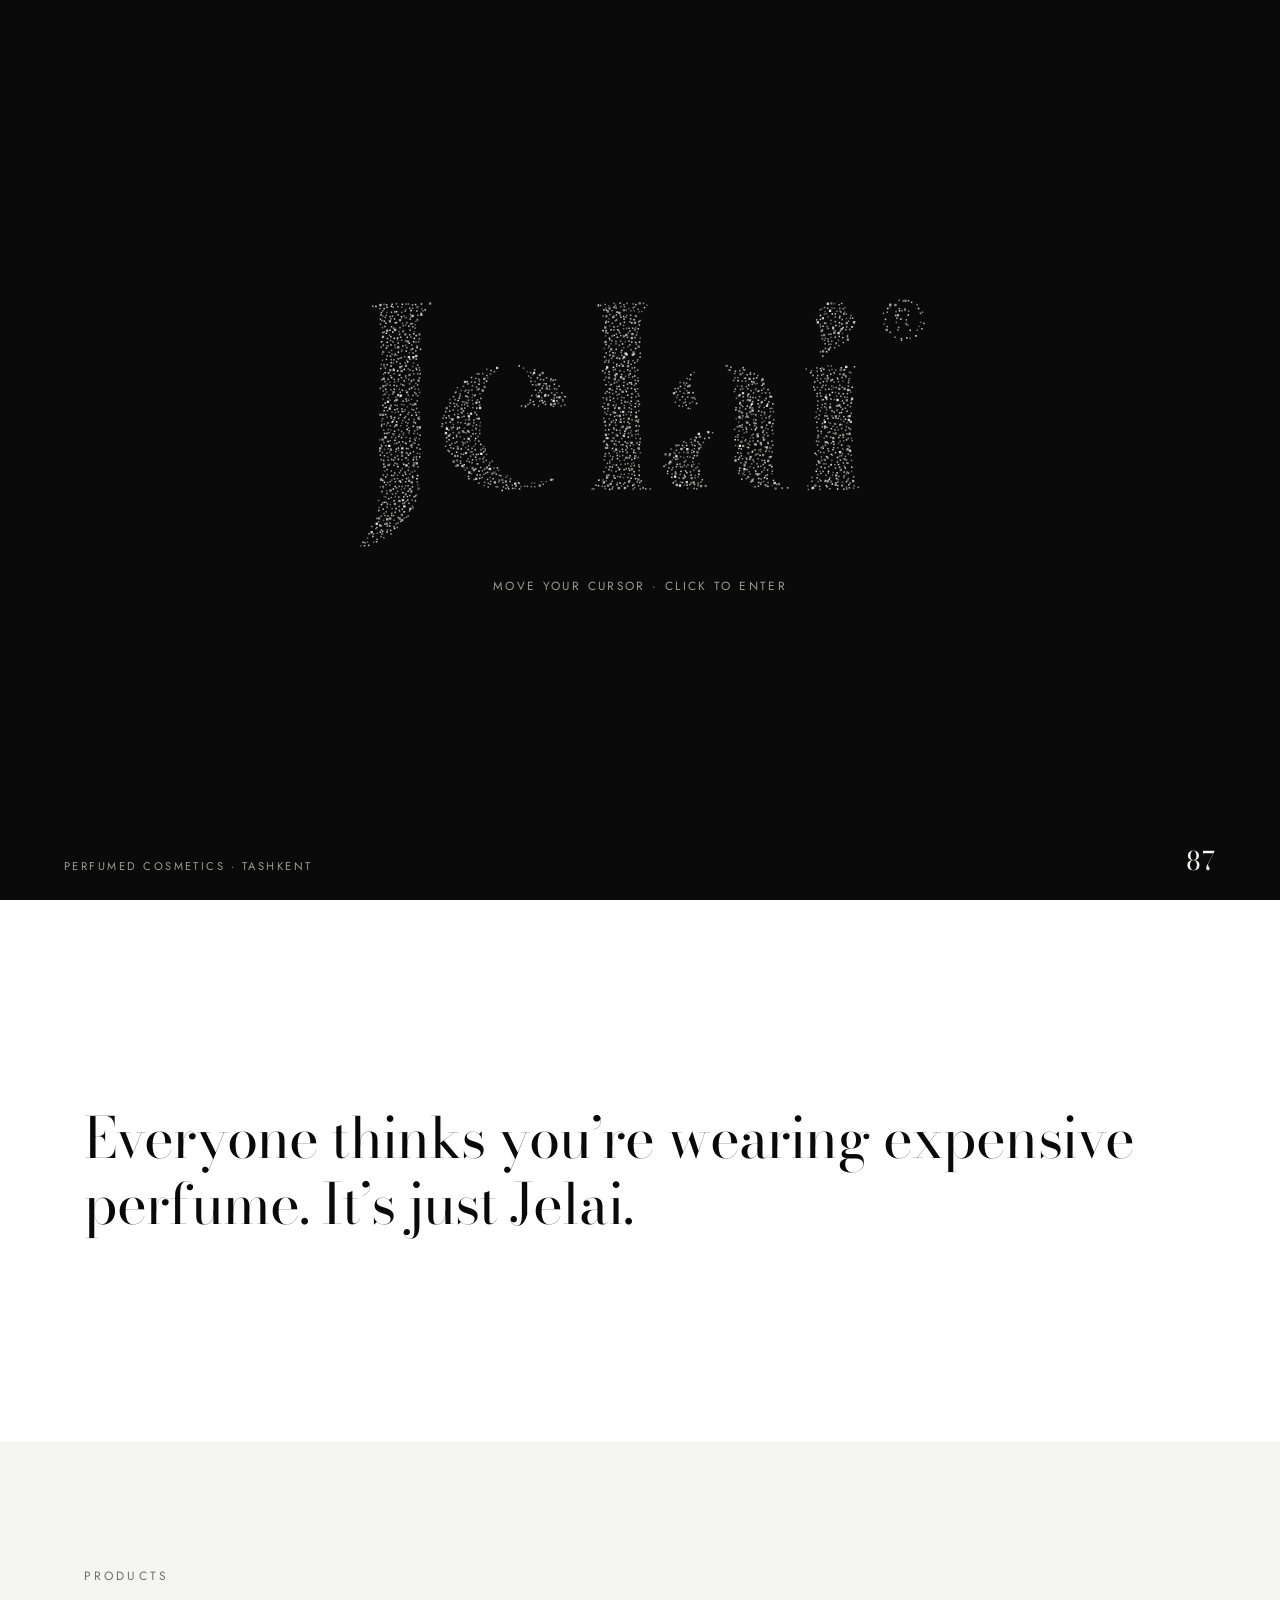
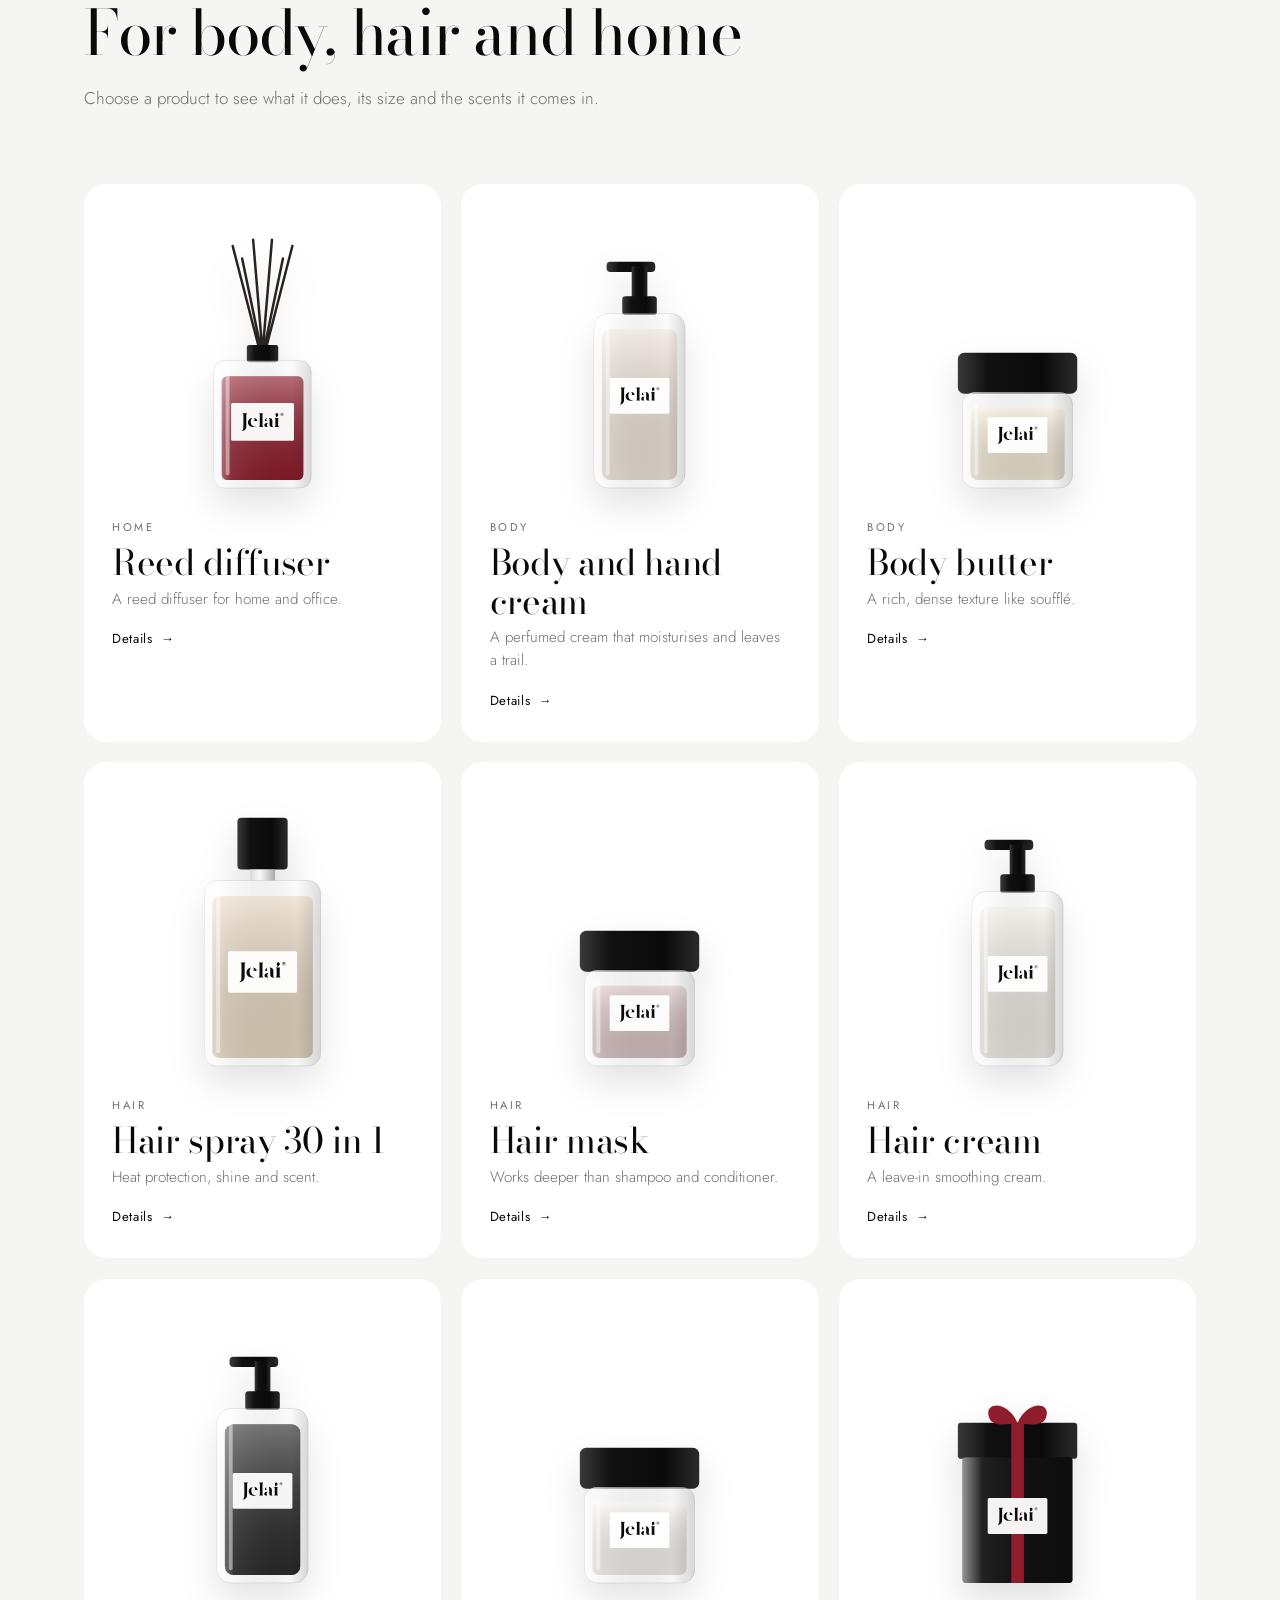
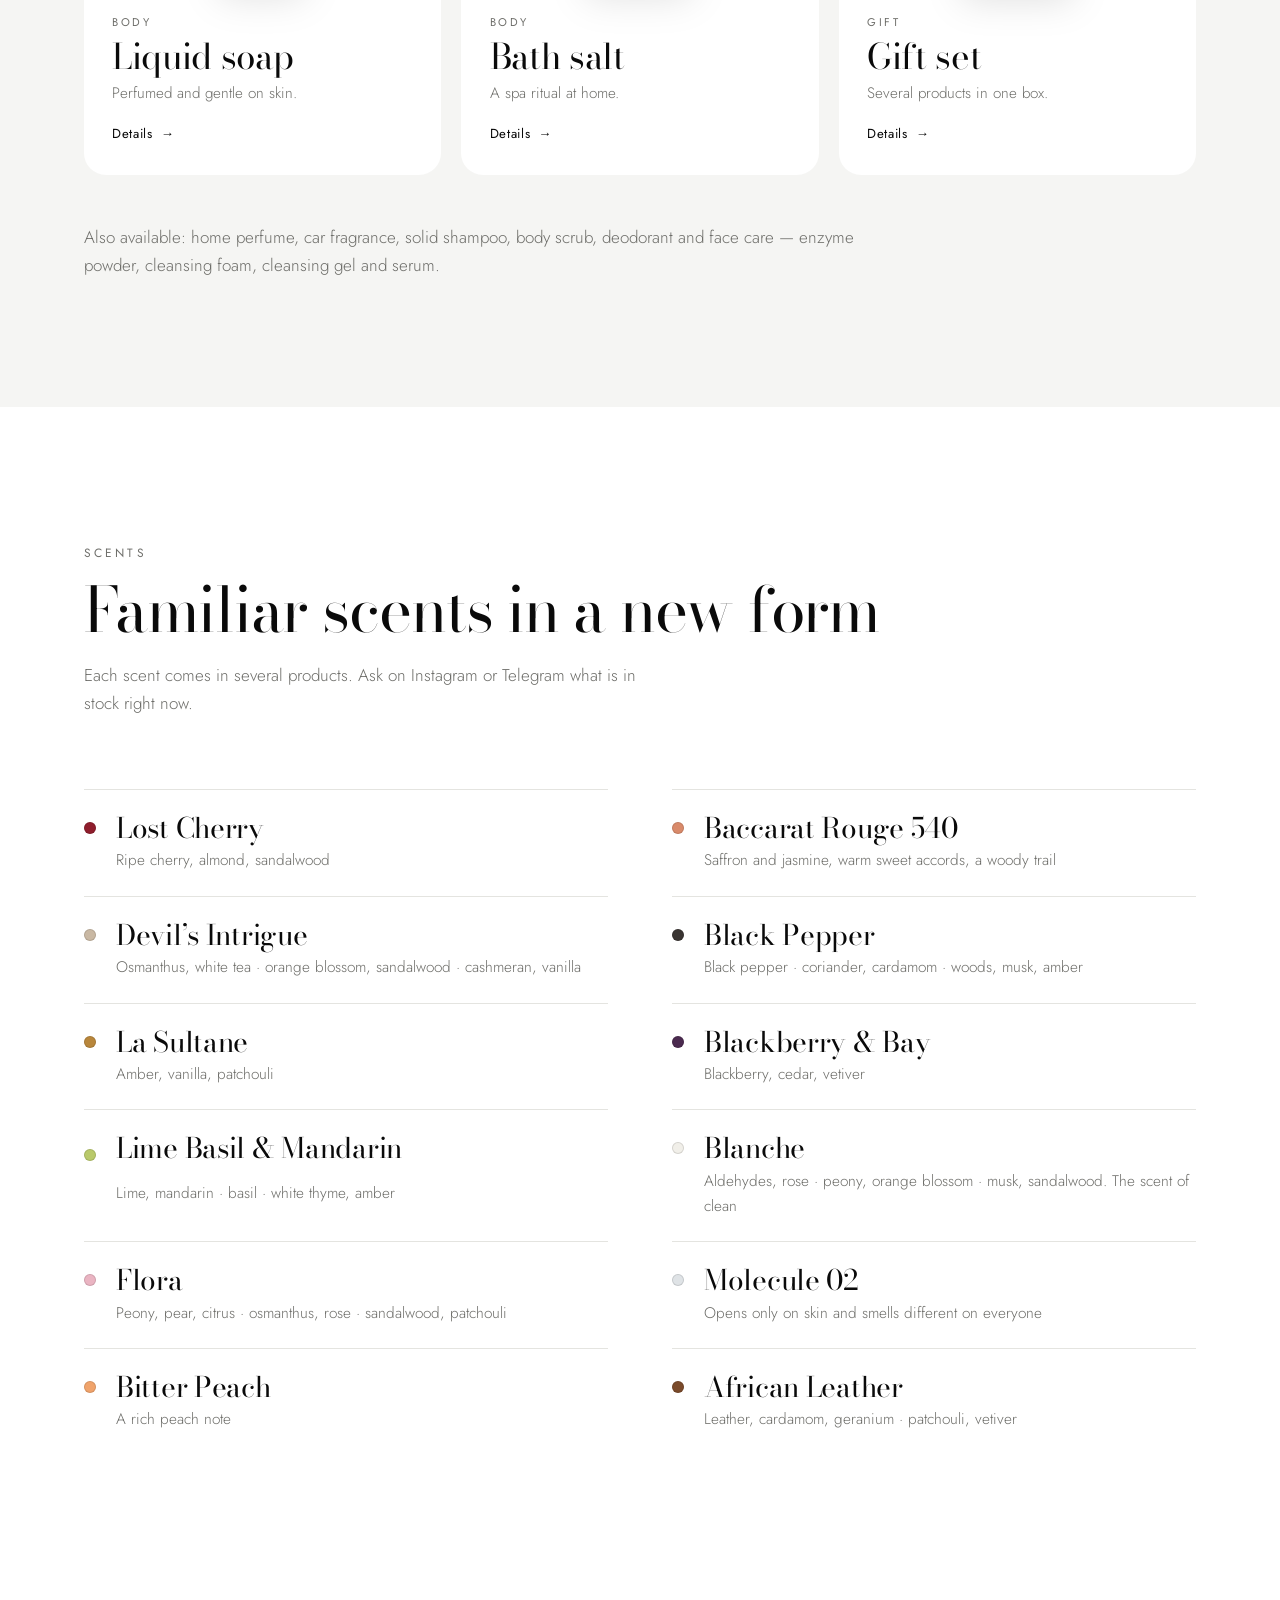
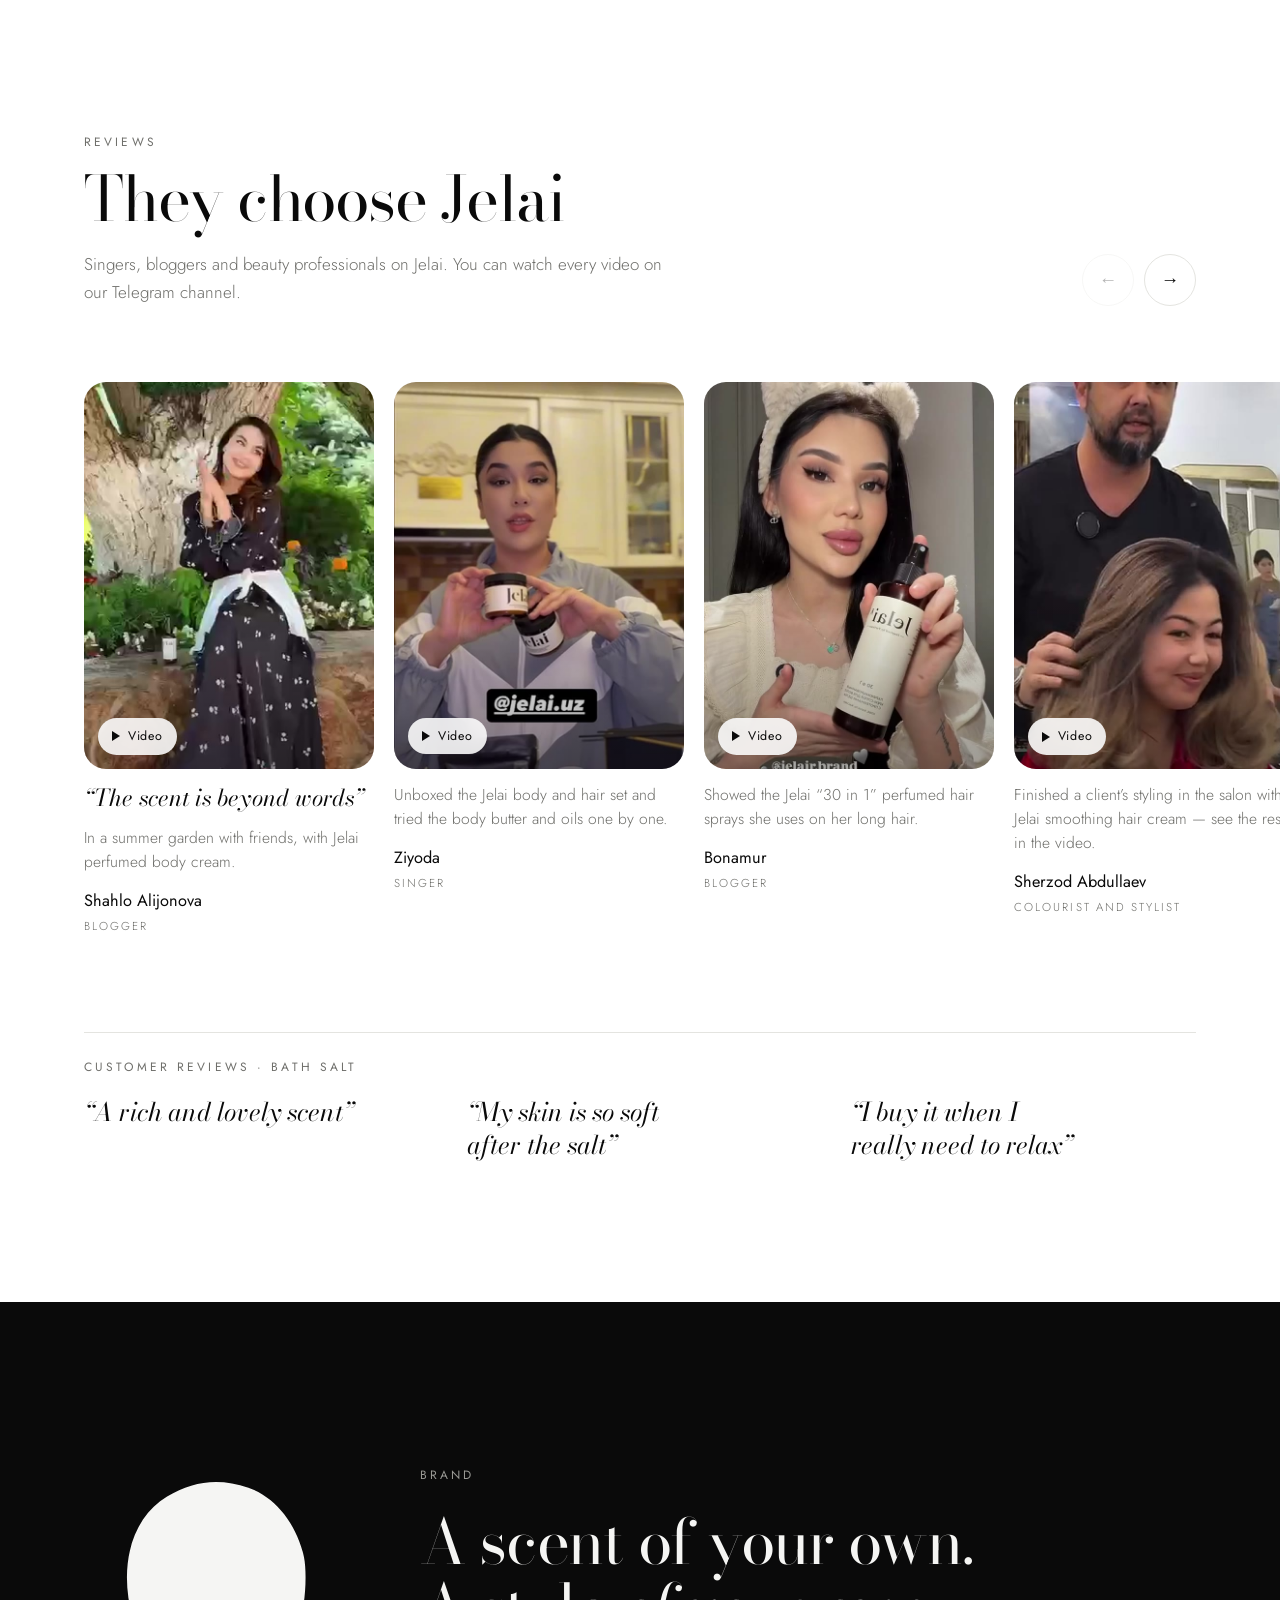
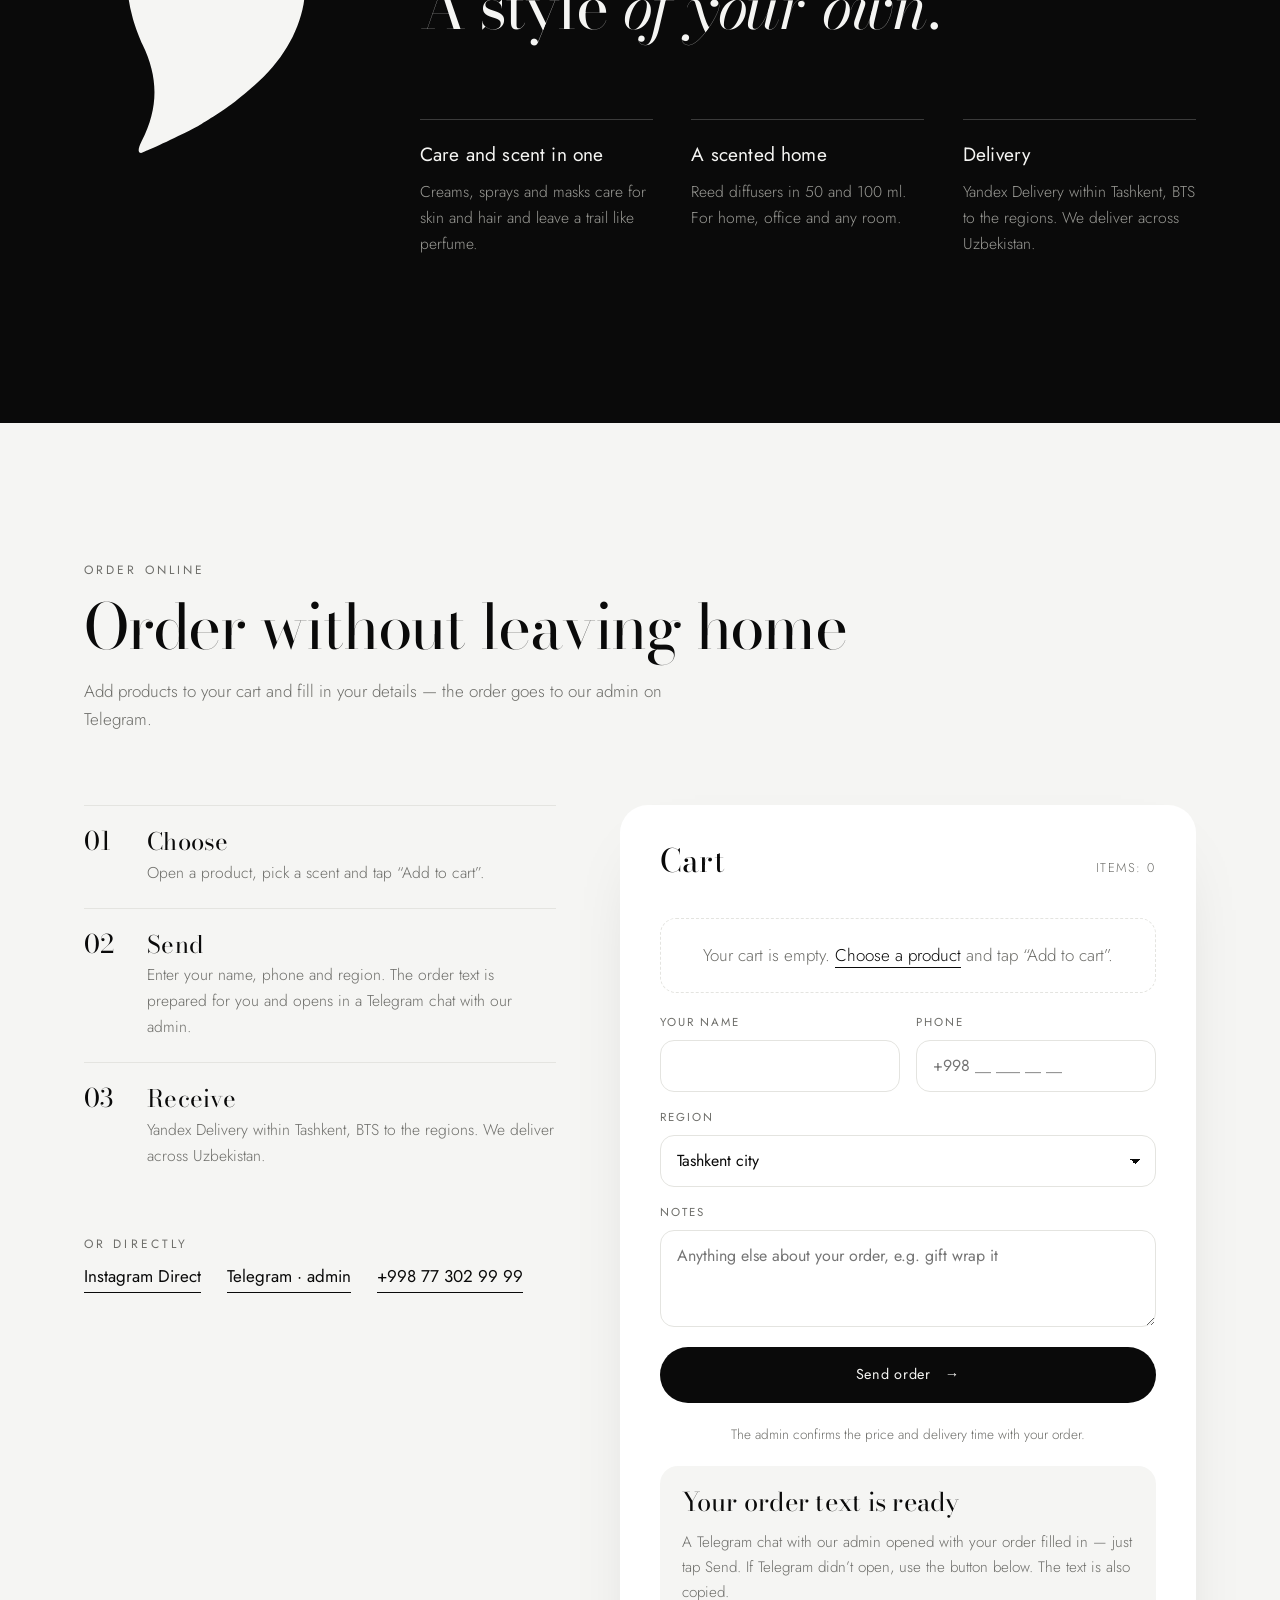
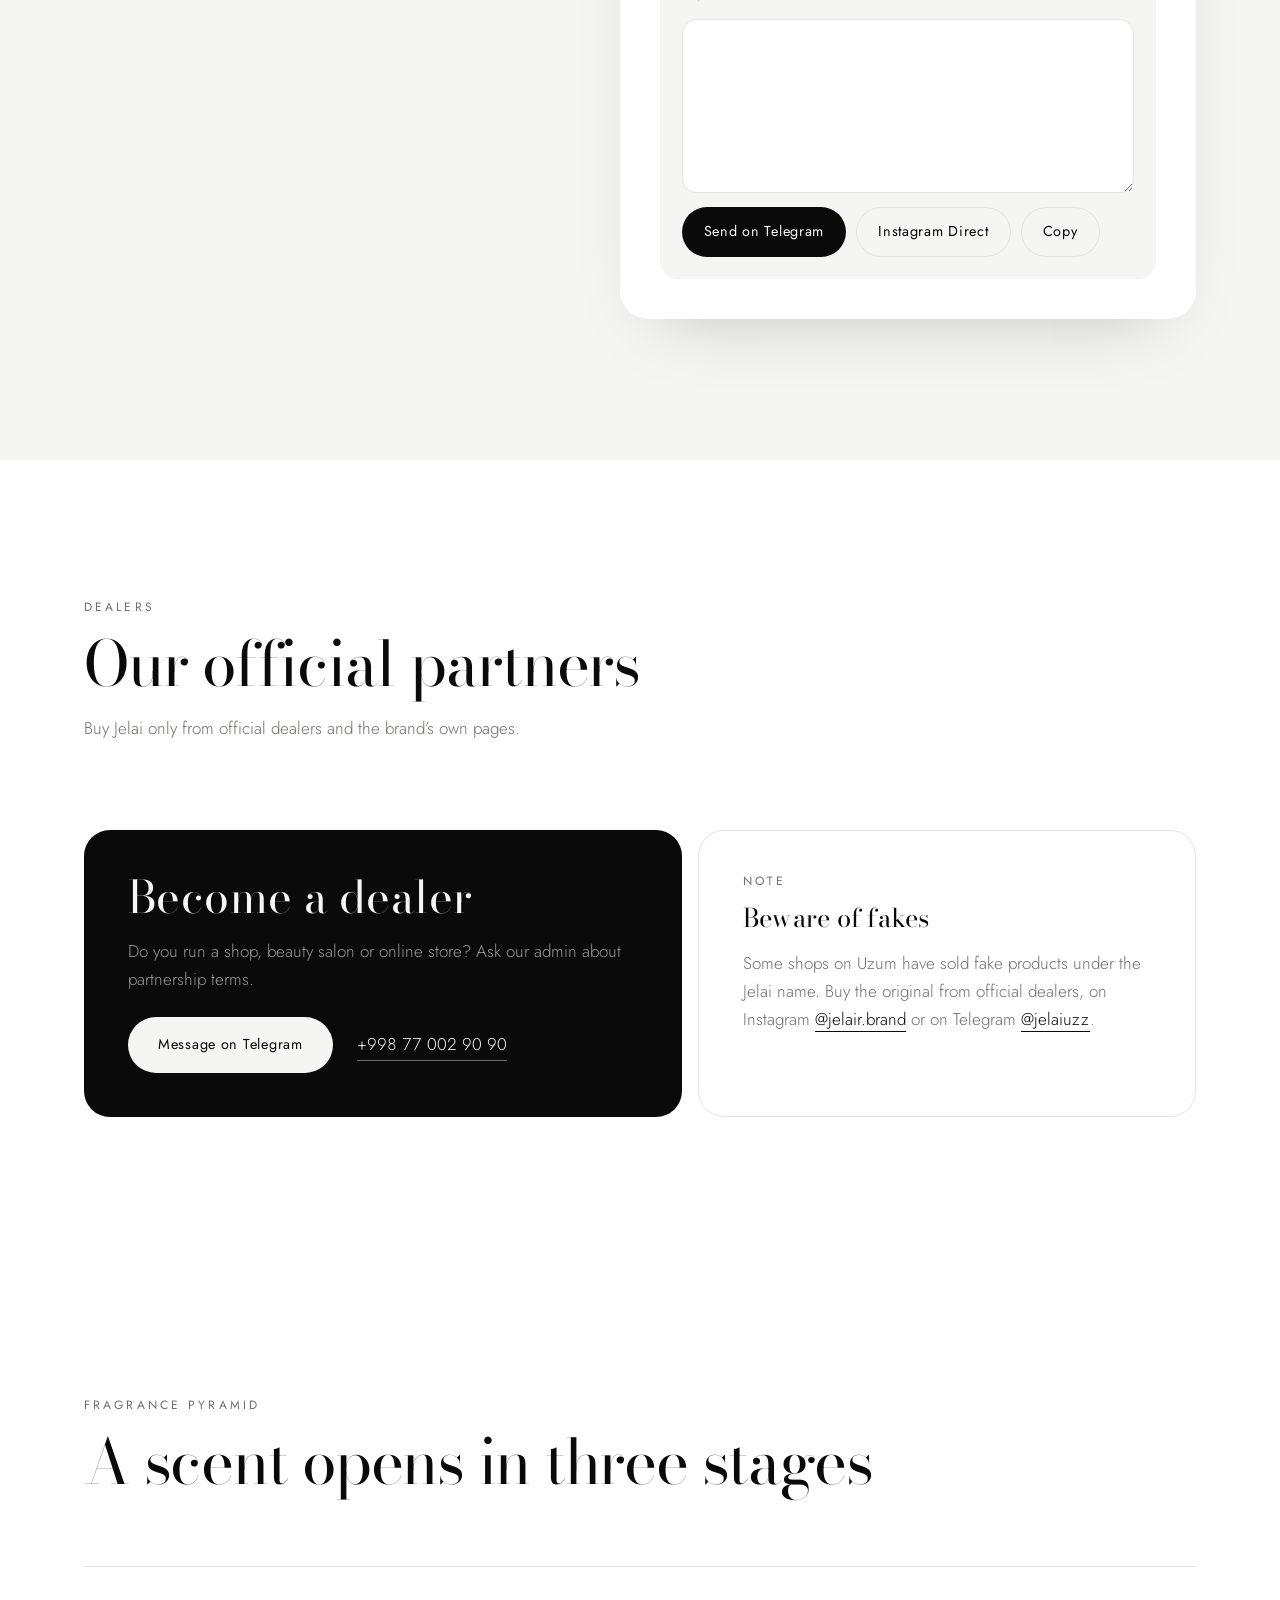
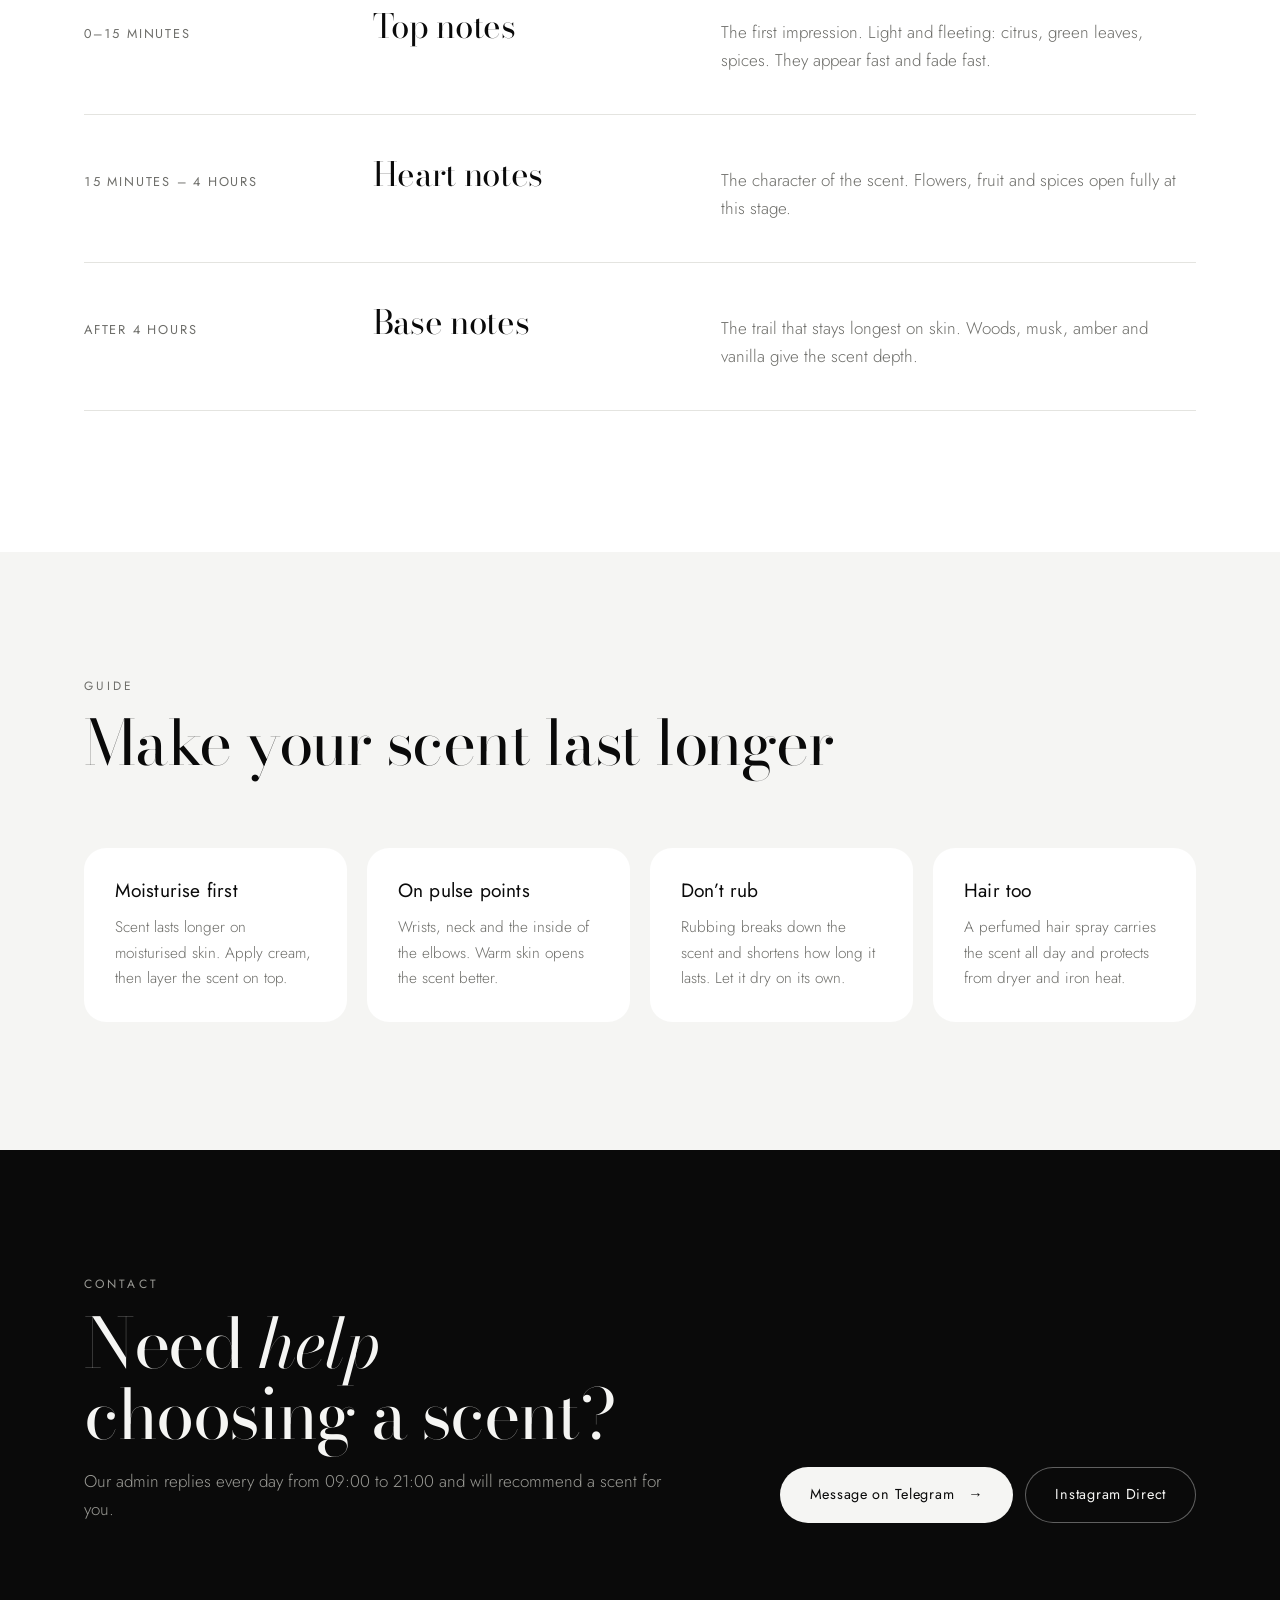
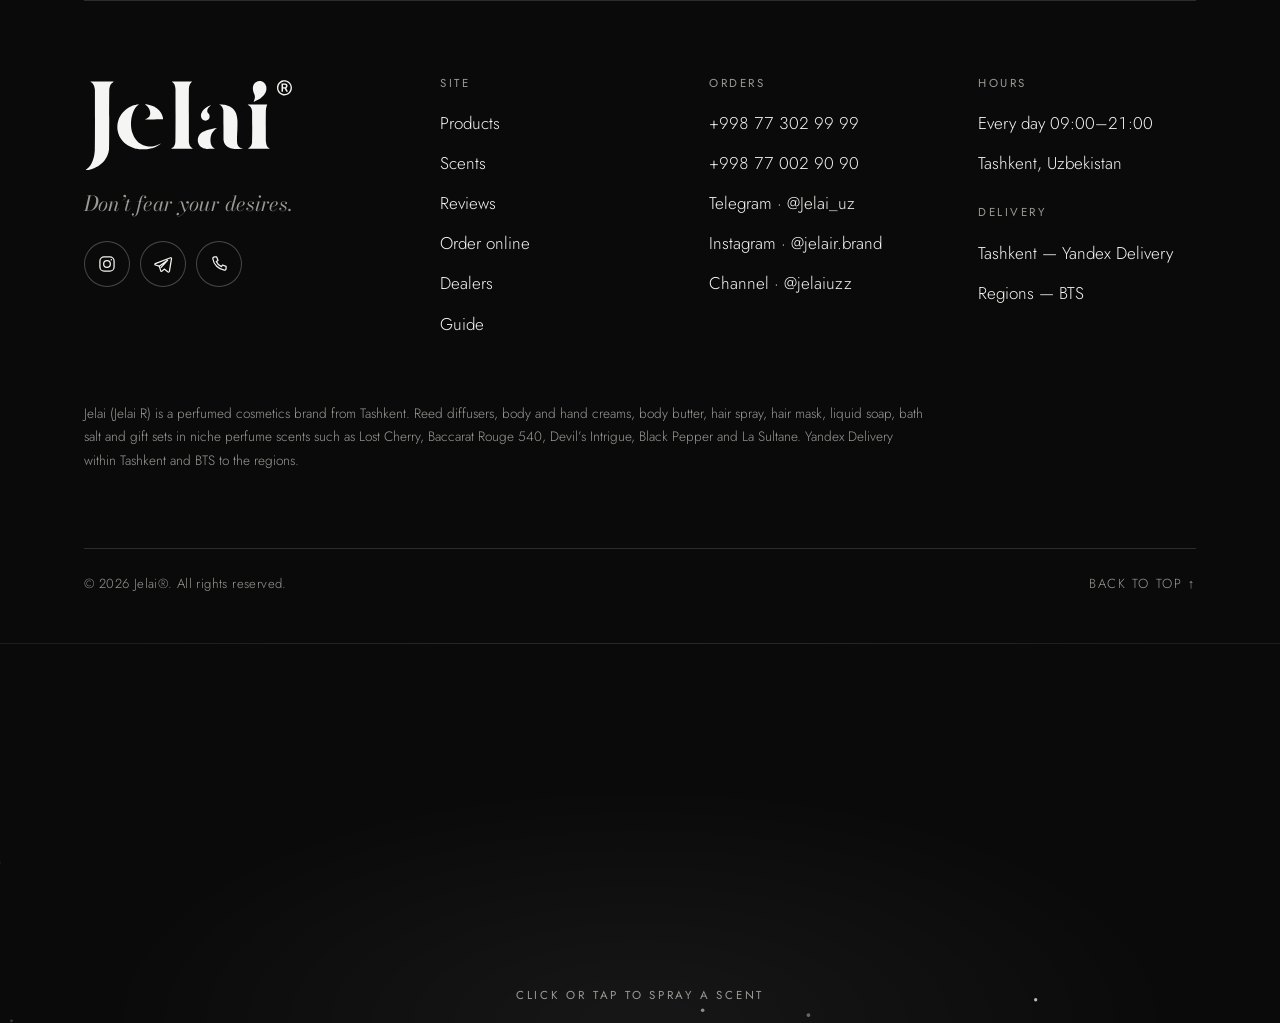
==== en/index.html @ 512867b6 "Footer: replace the faded wordmark with an interactive scent spray Moving the pointer leaves a trail" ====
<!doctype html>
<html lang="en" data-base="../">
<head>
<meta charset="utf-8">
<meta name="viewport" content="width=device-width, initial-scale=1, viewport-fit=cover">
<title>Jelai® — perfumed cosmetics and home fragrance | Tashkent, Uzbekistan</title>
<meta name="description" content="Jelai (Jelai R) is a perfumed cosmetics brand from Tashkent. Reed diffusers, body cream, hair sprays and masks in Lost Cherry, Baccarat Rouge 540 and Black Pepper scents. Order online with delivery across Uzbekistan.">
<meta name="keywords" content="Jelai, Jelai R, Jelai uz, Jelai Tashkent, Jelai Uzbekistan, perfumed cosmetics, reed diffuser, home fragrance, hair perfume spray, body cream, perfumed cosmetics Tashkent">
<meta name="robots" content="index, follow, max-image-preview:large, max-snippet:-1">
<meta name="author" content="Jelai">
<link rel="canonical" href="https://zerrolvl.github.io/jelair/en/">
<link rel="alternate" hreflang="uz" href="https://zerrolvl.github.io/jelair/">
<link rel="alternate" hreflang="ru" href="https://zerrolvl.github.io/jelair/ru/">
<link rel="alternate" hreflang="en" href="https://zerrolvl.github.io/jelair/en/">
<link rel="alternate" hreflang="x-default" href="https://zerrolvl.github.io/jelair/">
<meta name="geo.region" content="UZ-TK">
<meta name="geo.placename" content="Toshkent">
<meta name="theme-color" content="#0a0a0a">
<meta name="format-detection" content="telephone=no">
<meta property="og:type" content="website">
<meta property="og:site_name" content="Jelai">
<meta property="og:locale" content="en_US">
<meta property="og:locale:alternate" content="uz_UZ">
<meta property="og:url" content="https://zerrolvl.github.io/jelair/en/">
<meta property="og:title" content="Jelai® — perfumed cosmetics, Tashkent">
<meta property="og:description" content="Don’t fear your desires. Reed diffusers, body and hair care in niche perfume scents. Delivery across Uzbekistan.">
<meta property="og:image" content="https://zerrolvl.github.io/jelair/og-image.jpg">
<meta property="og:image:width" content="1200">
<meta property="og:image:height" content="630">
<meta property="og:image:alt" content="Jelai logo">
<meta name="twitter:card" content="summary_large_image">
<meta name="twitter:title" content="Jelai® — perfumed cosmetics, Tashkent">
<meta name="twitter:description" content="Reed diffusers, body and hair care in niche perfume scents.">
<meta name="twitter:image" content="https://zerrolvl.github.io/jelair/og-image.jpg">
<!-- Search Console / Yandex Webmaster tasdiqlash kodlarini shu yerga qo‘ying:
<meta name="google-site-verification" content="...">
<meta name="yandex-verification" content="..."> -->
<link rel="icon" href="../favicon.svg" type="image/svg+xml">
<link rel="icon" href="../icon-192.png" type="image/png" sizes="192x192">
<link rel="apple-touch-icon" href="../apple-touch-icon.png">
<link rel="manifest" href="../site.webmanifest">
<script type="application/ld+json">{"@context": "https://schema.org", "@graph": [{"@type": "Organization", "@id": "https://zerrolvl.github.io/jelair/#org", "name": "Jelai", "alternateName": ["Jelai®", "Jelai R", "JelaiR", "Jelair", "Jelai.uz", "Jelai Uzbekistan", "Желай"], "url": "https://zerrolvl.github.io/jelair/", "logo": "https://zerrolvl.github.io/jelair/icon-512.png", "image": "https://zerrolvl.github.io/jelair/og-image.jpg", "slogan": "Istaklaringizdan qo‘rqmang", "description": "Jelai — Toshkentdagi parfyumlangan kosmetika brendi: uy diffuzorlari, tana va qo‘l kremlari, soch spreylari va niqoblari. O‘zbekiston bo‘ylab yetkazib berish.", "sameAs": ["https://www.instagram.com/jelair.brand/", "https://t.me/jelaiuzz", "https://taplink.cc/jelai.uz"], "contactPoint": [{"@type": "ContactPoint", "telephone": "+998773029999", "contactType": "sales", "areaServed": "UZ", "availableLanguage": ["uz", "ru"]}, {"@type": "ContactPoint", "telephone": "+998770029090", "contactType": "customer service", "areaServed": "UZ", "availableLanguage": ["uz", "ru"]}]}, {"@type": "Store", "@id": "https://zerrolvl.github.io/jelair/#store", "name": "Jelai — parfyumlangan kosmetika", "url": "https://zerrolvl.github.io/jelair/", "image": "https://zerrolvl.github.io/jelair/og-image.jpg", "logo": "https://zerrolvl.github.io/jelair/icon-512.png", "telephone": "+998773029999", "priceRange": "$$", "currenciesAccepted": "UZS", "address": {"@type": "PostalAddress", "addressLocality": "Toshkent", "addressRegion": "Toshkent", "addressCountry": "UZ"}, "areaServed": {"@type": "Country", "name": "O‘zbekiston"}, "openingHoursSpecification": [{"@type": "OpeningHoursSpecification", "dayOfWeek": ["Monday", "Tuesday", "Wednesday", "Thursday", "Friday", "Saturday", "Sunday"], "opens": "09:00", "closes": "21:00"}], "brand": {"@id": "https://zerrolvl.github.io/jelair/#org"}, "parentOrganization": {"@id": "https://zerrolvl.github.io/jelair/#org"}}, {"@type": "WebSite", "@id": "https://zerrolvl.github.io/jelair/#site", "url": "https://zerrolvl.github.io/jelair/", "name": "Jelai", "alternateName": "Jelai Uzbekistan", "inLanguage": "en", "publisher": {"@id": "https://zerrolvl.github.io/jelair/#org"}}, {"@type": "WebPage", "@id": "https://zerrolvl.github.io/jelair/en/#page", "url": "https://zerrolvl.github.io/jelair/en/", "name": "Jelai® — parfyumlangan kosmetika va uy iforlari, Toshkent", "isPartOf": {"@id": "https://zerrolvl.github.io/jelair/#site"}, "about": {"@id": "https://zerrolvl.github.io/jelair/#org"}, "inLanguage": "en", "primaryImageOfPage": {"@type": "ImageObject", "url": "https://zerrolvl.github.io/jelair/og-image.jpg", "width": 1200, "height": 630}}]}</script>
<script>
  document.documentElement.classList.add('js');
  try { if (!sessionStorage.getItem('jelai-seen') && !matchMedia('(prefers-reduced-motion: reduce)').matches) document.documentElement.classList.add('loading'); } catch (e) { document.documentElement.classList.add('loading'); }
</script>
<link rel="preconnect" href="https://fonts.googleapis.com">
<link rel="preconnect" href="https://fonts.gstatic.com" crossorigin>
<link rel="stylesheet" href="https://fonts.googleapis.com/css2?family=Bodoni+Moda:ital,opsz,wght@0,6..96,400..600;1,6..96,400..500&family=Jost:wght@300..500&display=swap">
<link rel="stylesheet" href="../styles.css">
<script src="../i18n.js" defer></script>
<script src="../script.js" defer></script>
</head>
<body>

<!-- Umumiy SVG belgilar: logotip, tomchi, shisha gradientlari -->
<svg width="0" height="0" style="position:absolute" aria-hidden="true">
  <defs>
    <symbol id="logo" viewBox="20 18 710 318"><path class="lg lg-j" fill-rule="evenodd" d="M32.7 328.8C35.7 328.5 40.5 327.7 42.2 327.2C49.1 325.3 51.0 324.6 57.3 321.8C63.0 319.2 69.5 315.4 73.2 312.5C73.5 312.2 74.5 311.5 75.3 310.8C80.5 307.0 86.8 300.5 90.5 295.3C94.4 289.7 96.0 286.7 98.2 281.8C98.5 280.9 99.1 279.6 99.4 278.9C100.5 276.3 102.6 269.9 102.9 268.0C103.0 267.7 103.2 266.6 103.4 265.6C104.0 262.9 104.5 259.4 104.9 255.3C105.2 251.8 105.2 251.2 105.3 154.4C105.4 82.0 105.5 56.7 105.6 55.5C106.6 47.6 109.2 40.8 112.9 36.7C114.0 35.6 116.5 33.4 118.4 32.1C120.0 31.0 120.2 30.6 119.7 30.1C119.1 29.7 42.7 29.7 42.2 30.2C41.8 30.7 42.1 31.0 44.3 32.5C50.9 36.9 54.6 43.6 56.3 54.2C56.5 55.7 56.8 57.4 56.9 58.1C57.0 59.0 57.1 82.3 57.1 157.7C57.1 250.6 57.1 256.3 56.8 259.3C56.6 261.1 56.4 264.1 56.2 266.0C55.0 283.6 49.7 301.7 43.0 311.2C39.2 316.8 33.5 322.6 29.2 325.4C25.7 327.8 25.6 327.9 25.7 328.5C26.0 329.2 28.2 329.4 32.7 328.8Z"/><path class="lg lg-e" fill-rule="evenodd" d="M232.3 258.6C239.6 257.7 243.0 257.1 248.8 255.5C250.6 255.0 259.1 252.2 259.8 251.8C260.2 251.7 261.0 251.3 261.7 251.0C263.1 250.5 266.0 249.0 268.2 247.7C269.1 247.2 270.2 246.5 270.8 246.2C274.5 244.1 278.8 240.7 278.8 240.0C278.8 239.6 277.5 240.1 274.5 241.6C260.2 248.9 246.5 251.3 232.7 249.0C231.1 248.7 229.4 248.4 229.0 248.3C228.6 248.1 227.4 247.8 226.3 247.5C223.2 246.7 216.6 244.0 215.6 243.2C215.5 243.1 214.6 242.6 213.6 242.0C206.4 237.9 201.4 233.7 196.6 227.5C190.8 220.2 188.7 216.6 185.1 207.5C182.0 200.0 179.8 190.6 179.2 181.9C178.7 176.1 178.8 166.4 179.4 161.8C179.5 160.7 179.7 159.1 179.8 158.2C179.9 157.2 180.2 155.4 180.4 154.2C180.6 153.1 180.9 151.7 180.9 151.3C181.4 148.4 183.5 140.8 185.4 135.2C188.6 125.8 194.2 116.4 199.0 112.4C200.8 110.9 202.0 109.9 203.3 109.1C204.7 108.1 205.0 107.8 204.6 107.4C204.4 107.1 203.6 107.1 202.3 107.4C201.7 107.5 200.7 107.7 199.9 107.8C199.2 107.8 197.5 108.2 196.1 108.6C194.7 109.0 192.9 109.5 192.1 109.7C182.8 112.0 173.3 116.4 165.1 122.2C158.3 126.9 150.1 135.3 145.8 141.7C141.4 148.3 138.5 154.2 136.1 161.4C134.0 167.8 133.4 170.9 132.8 179.1C132.5 183.2 133.0 192.6 133.6 194.9C133.7 195.5 133.9 196.3 133.9 196.7C134.0 197.4 135.0 201.2 135.9 204.5C137.0 208.7 140.5 216.6 143.2 220.9C145.3 224.4 149.1 229.6 151.2 232.0C153.8 234.9 158.9 239.6 161.6 241.5C171.5 248.9 179.7 252.8 192.1 256.2C195.6 257.1 201.3 258.1 206.6 258.7C209.7 259.1 209.9 259.1 219.4 259.1C227.8 259.2 227.8 259.2 232.3 258.6ZM287.0 157.7C287.4 157.5 287.4 157.4 287.3 155.7C287.2 154.7 287.0 153.3 286.8 152.6C286.7 151.8 286.5 151.0 286.4 150.6C285.6 145.8 281.4 136.7 278.3 132.8C278.1 132.5 277.3 131.5 276.5 130.5C273.2 126.0 267.0 120.5 262.0 117.5C259.7 116.1 256.7 114.3 256.6 114.3C256.6 114.3 255.4 113.8 254.0 113.2C249.1 110.9 239.0 108.1 233.4 107.5C228.0 106.9 227.9 106.9 227.4 107.1C226.7 107.5 227.0 108.3 228.2 108.9C230.3 109.9 233.5 112.6 235.5 114.9C243.6 124.6 246.5 137.5 242.2 146.0C240.4 149.7 237.0 152.9 232.9 154.6C230.4 155.7 229.7 156.0 229.5 156.0C229.0 156.0 227.2 157.0 227.1 157.3C226.8 158.0 225.8 158.0 257.1 158.0C284.2 158.0 286.6 158.0 287.0 157.7Z"/><path class="lg lg-l" fill-rule="evenodd" d="M387.4 257.2C387.8 256.7 387.5 256.3 386.3 255.7C383.3 254.1 380.4 251.1 378.6 247.8C378.2 246.9 377.7 246.2 377.7 246.1C377.3 245.6 376.1 241.9 375.7 239.6C374.5 233.5 374.6 243.3 374.5 144.5C374.5 85.3 374.5 55.0 374.7 53.5C374.9 50.9 375.4 47.6 375.8 46.0C376.0 45.4 376.2 44.8 376.2 44.6C376.2 44.2 377.1 41.7 377.8 39.8C379.0 37.1 380.9 34.6 383.2 32.5C385.0 31.0 385.2 30.6 384.8 30.2C384.4 29.8 318.2 29.8 317.8 30.1C317.3 30.6 317.4 31.0 318.4 31.5C324.0 34.5 328.0 41.9 328.9 51.5C329.1 52.8 329.2 54.7 329.3 55.6C329.5 56.7 329.5 84.8 329.5 143.7C329.4 230.1 329.4 230.1 329.0 233.3C328.8 235.1 328.5 237.2 328.3 238.0C328.1 238.8 328.0 239.6 328.0 239.8C328.0 240.3 327.0 243.4 326.5 244.8C324.1 250.3 321.8 252.9 316.2 255.9C315.3 256.3 315.0 257.2 315.6 257.5C315.8 257.5 332.0 257.6 351.5 257.5C386.1 257.5 387.1 257.5 387.4 257.2Z"/><path class="lg lg-a" fill-rule="evenodd" d="M458.6 257.5C461.6 257.4 462.0 257.3 462.0 256.8C462.0 256.6 461.2 256.0 460.2 255.5C452.1 251.0 447.8 242.0 447.5 229.1C447.4 219.2 449.5 210.2 453.7 203.5C456.7 198.8 462.5 192.4 466.4 189.5C469.1 187.5 468.8 186.8 465.7 187.5C464.8 187.7 463.3 188.0 462.3 188.1C461.4 188.2 459.8 188.5 458.8 188.7C457.9 188.8 456.4 189.1 455.5 189.3C454.6 189.4 452.7 189.8 451.2 190.2C449.8 190.5 448.3 190.9 447.9 190.9C447.2 191.0 441.6 192.5 439.7 193.0C437.2 193.7 432.7 195.3 431.9 195.7C431.6 195.9 431.3 196.0 431.2 196.0C430.9 196.0 426.4 198.0 424.2 199.2C416.8 203.0 412.4 206.8 409.0 212.3C407.9 214.2 406.2 218.1 405.8 219.7C405.7 220.1 405.6 220.9 405.4 221.5C404.6 224.9 404.6 231.2 405.5 234.3C405.7 235.4 406.0 236.5 406.1 236.8C406.1 237.2 406.4 238.1 406.8 238.8C407.1 239.6 407.6 240.7 407.8 241.3C409.0 244.3 412.2 248.5 415.0 250.7C419.9 254.6 426.6 257.1 434.5 257.7C435.6 257.8 455.2 257.7 458.6 257.5ZM433.8 161.7C437.1 160.9 439.3 159.7 441.2 157.7C444.6 154.1 445.7 148.2 444.0 143.1C443.3 141.0 442.7 140.0 440.7 137.9C437.5 134.6 437.1 134.0 436.8 131.5C436.4 128.5 437.1 125.0 438.5 122.2C440.3 118.5 443.9 114.4 447.7 111.6C449.1 110.6 449.3 110.3 449.0 110.0C448.6 109.5 441.0 112.9 437.1 115.3C426.6 121.8 420.0 129.0 416.6 137.8C416.2 138.6 416.1 139.5 415.5 142.8C415.3 144.1 415.3 146.5 415.6 148.2C417.0 157.6 425.5 163.9 433.8 161.7ZM544.7 258.0C554.2 257.8 555.8 257.6 555.8 256.7C555.8 256.2 555.1 255.9 553.9 255.8C553.4 255.7 552.6 255.5 552.2 255.3C551.8 255.2 551.0 254.9 550.5 254.8C546.8 253.6 543.4 251.1 541.4 248.1C538.3 243.4 537.3 237.6 537.3 223.7C537.3 219.5 537.4 214.9 537.5 213.4C537.6 212.0 537.8 207.6 538.0 203.8C538.2 199.9 538.5 195.2 538.6 193.2C538.9 188.6 539.1 167.6 538.9 163.2C538.0 149.7 535.4 139.2 531.0 131.5C526.9 124.3 520.0 117.8 513.0 114.4C507.4 111.8 500.2 109.4 494.8 108.6C494.4 108.5 493.3 108.3 492.3 108.2C489.6 107.7 485.1 107.3 481.2 107.3C477.6 107.2 477.6 107.2 477.5 107.7C477.5 108.1 477.6 108.2 478.3 108.5C481.0 109.7 482.0 110.3 484.3 112.6C487.4 115.6 489.7 120.1 490.7 125.4C491.6 129.5 491.6 127.8 491.6 178.9C491.7 221.0 491.7 226.7 491.9 228.7C493.3 240.8 500.1 249.4 511.5 253.8C517.0 256.0 522.2 257.1 529.5 257.7C531.7 257.8 533.9 258.0 534.2 258.1C535.6 258.2 537.7 258.2 544.7 258.0Z"/><path class="lg lg-i" fill-rule="evenodd" d="M647.7 257.2C648.3 256.7 647.9 256.1 646.4 255.4C643.3 253.8 639.9 250.1 638.3 246.7C636.7 243.2 635.5 237.9 635.0 232.2C634.5 226.9 634.6 131.7 635.0 126.1C635.5 120.6 637.7 111.5 639.1 109.4C639.4 108.9 639.4 108.2 639.0 108.0C638.8 107.9 628.5 107.8 606.8 107.8C572.4 107.8 574.0 107.8 574.0 108.7C574.0 109.0 574.7 109.7 575.1 109.7C575.2 109.7 575.4 109.8 575.7 109.9C575.9 110.0 576.6 110.4 577.2 110.7C583.1 113.8 586.1 118.5 587.7 126.8C588.8 132.2 588.7 129.0 588.8 181.3C588.8 228.9 588.8 228.9 588.4 233.2C588.2 235.6 587.9 238.0 587.8 238.5C587.6 239.0 587.4 240.0 587.2 240.7C585.6 247.8 582.3 252.3 576.3 255.4C574.4 256.4 574.1 256.7 574.9 257.2C575.4 257.6 647.3 257.6 647.7 257.2Z"/><path class="lg lg-ap" fill-rule="evenodd" d="M596.6 97.1C598.9 96.2 607.2 92.2 609.6 90.8C612.0 89.4 617.2 86.0 619.0 84.5C619.9 83.8 621.0 82.9 621.6 82.4C629.8 75.8 634.7 68.2 636.3 59.7C636.9 56.2 637.0 50.6 636.4 47.7C634.6 39.2 629.1 32.2 622.1 29.8C614.7 27.3 607.9 28.0 601.2 32.1C592.0 37.6 588.6 50.1 592.4 63.5C593.0 65.6 594.2 68.8 594.9 70.2C599.0 78.6 599.0 86.5 594.7 94.9C593.7 97.0 593.6 97.9 594.5 98.0C594.5 98.0 595.5 97.6 596.6 97.1Z"/><path class="lg lg-r" fill-rule="evenodd" d="M701.7 76.5C709.3 75.4 716.8 69.9 720.4 62.8C722.4 58.9 723.5 52.3 722.9 48.2C721.9 41.1 718.9 35.6 713.8 31.3C708.3 26.7 699.9 24.5 693.0 26.0C688.9 26.8 687.7 27.3 684.3 29.4C675.6 34.5 670.9 45.3 672.8 55.6C674.8 66.0 681.6 73.4 691.4 76.0C694.5 76.8 698.3 77.0 701.7 76.5ZM695.0 72.3C687.4 71.0 681.5 66.2 678.4 58.8C676.5 54.0 676.9 46.2 679.3 41.3C682.0 36.1 687.4 31.9 693.0 30.6C703.5 28.1 714.2 34.1 717.6 44.4C720.3 52.5 717.3 62.7 710.7 67.8C707.1 70.5 703.3 72.0 698.9 72.5C696.8 72.7 697.2 72.7 695.0 72.3ZM692.5 64.5C692.9 64.2 692.9 64.2 693.0 59.1C693.1 54.4 693.1 54.0 693.4 53.8C693.8 53.5 695.5 53.3 696.8 53.4C698.2 53.6 698.6 53.9 699.6 56.0C700.1 56.9 701.0 58.6 701.7 59.9C702.4 61.2 703.1 62.6 703.3 63.0C704.0 64.5 704.4 64.7 706.7 64.7C708.8 64.7 709.3 64.5 709.3 63.9C709.3 63.5 704.9 54.7 704.2 53.7C703.6 52.8 703.7 52.3 704.8 51.4C707.1 49.7 708.2 47.5 708.2 44.6C708.2 40.8 706.5 38.4 703.1 37.1C702.1 36.8 701.8 36.8 695.2 36.7L688.4 36.6L688.1 37.2C687.8 37.6 687.8 39.0 687.8 50.8C687.8 65.8 687.7 64.6 689.3 64.7C691.7 64.9 692.1 64.8 692.5 64.5ZM693.5 48.9C693.1 48.5 693.1 48.5 693.0 45.4C693.0 40.7 692.7 41.0 696.4 41.0C699.7 41.0 700.6 41.2 701.5 41.9C702.5 42.9 702.9 43.8 702.8 45.2C702.7 46.7 702.4 47.3 701.5 48.1C700.5 48.9 699.9 49.0 696.7 49.1C694.1 49.2 693.9 49.2 693.5 48.9Z"/></symbol>
    <symbol id="drop" viewBox="586 25 54 76"><path class="lg lg-ap" fill-rule="evenodd" d="M596.6 97.1C598.9 96.2 607.2 92.2 609.6 90.8C612.0 89.4 617.2 86.0 619.0 84.5C619.9 83.8 621.0 82.9 621.6 82.4C629.8 75.8 634.7 68.2 636.3 59.7C636.9 56.2 637.0 50.6 636.4 47.7C634.6 39.2 629.1 32.2 622.1 29.8C614.7 27.3 607.9 28.0 601.2 32.1C592.0 37.6 588.6 50.1 592.4 63.5C593.0 65.6 594.2 68.8 594.9 70.2C599.0 78.6 599.0 86.5 594.7 94.9C593.7 97.0 593.6 97.9 594.5 98.0C594.5 98.0 595.5 97.6 596.6 97.1Z"/></symbol>
    <linearGradient id="g-glass" x1="0" x2="1" y1="0" y2="0">
      <stop offset="0" stop-color="#fff" stop-opacity=".55"/>
      <stop offset=".18" stop-color="#fff" stop-opacity=".08"/>
      <stop offset=".8" stop-color="#000" stop-opacity="0"/>
      <stop offset="1" stop-color="#000" stop-opacity=".14"/>
    </linearGradient>
    <linearGradient id="g-liquid" x1="0" x2="0" y1="0" y2="1">
      <stop offset="0" stop-color="#fff" stop-opacity=".35"/>
      <stop offset="1" stop-color="#000" stop-opacity=".12"/>
    </linearGradient>
    <linearGradient id="g-cap" x1="0" x2="1" y1="0" y2="0">
      <stop offset="0" stop-color="#3a3a3a"/>
      <stop offset=".25" stop-color="#111"/>
      <stop offset=".7" stop-color="#0a0a0a"/>
      <stop offset="1" stop-color="#2a2a2a"/>
    </linearGradient>
    <linearGradient id="g-neck" x1="0" x2="1" y1="0" y2="0">
      <stop offset="0" stop-color="#d9d9d9"/>
      <stop offset=".4" stop-color="#fafafa"/>
      <stop offset="1" stop-color="#a9a9a9"/>
    </linearGradient>
  </defs>
</svg>

<!-- Kirish ekrani -->
<div id="loader" aria-hidden="true">
  <canvas class="loader-mist"></canvas>
  <p class="loader-hint"></p>
  <div class="loader-meta">
    <span>Perfumed cosmetics · Tashkent</span>
    <span class="loader-pct">00</span>
  </div>
</div>

<header class="nav" id="nav">
  <div class="nav-in">
    <a class="nav-logo" href="#top" aria-label="Jelai — home"><svg viewBox="0 0 710 318"><use href="#logo"/></svg></a>
    <nav class="nav-links" id="menu" aria-label="Main">
      <a href="#mahsulotlar">Products</a>
      <a href="#iforlar">Scents</a>
      <a href="#sharhlar">Reviews</a>
      <a href="#xarid">Order</a>
      <a href="#dillerlar">Dealers</a>
      <a href="#aloqa">Contact</a>
      <span class="lang" role="group" aria-label="Language"><a href="../" hreflang="uz" lang="uz">UZ</a><a href="../ru/" hreflang="ru" lang="ru">RU</a><a href="./" hreflang="en" lang="en" aria-current="true">EN</a></span>
    </nav>
    <a class="nav-cart" href="#xarid" aria-label="Cart">
      <svg viewBox="0 0 24 24" aria-hidden="true"><path d="M5 8h14l-1.2 12.1a1 1 0 0 1-1 .9H7.2a1 1 0 0 1-1-.9L5 8Z"/><path d="M9 10V7a3 3 0 0 1 6 0v3"/></svg>
      <span class="nav-cart-n" id="cartBadge" hidden>0</span>
    </a>
    <button class="nav-toggle" id="navToggle" aria-expanded="false" aria-controls="menu" aria-label="Menu"><span></span><span></span></button>
  </div>
</header>

<main id="top">

  <section class="hero">
    <div class="wrap hero-in">
      <div class="hero-text">
        <p class="eyebrow">Perfumed cosmetics · Tashkent</p>
        <h1><span class="sr-only">Jelai — perfumed cosmetics, Tashkent. </span>Don’t fear <em>your desires</em></h1>
        <p class="lead">Jelai® makes body, hair and home products inspired by niche perfumery. We deliver across Uzbekistan.</p>
        <a class="btn" href="#mahsulotlar">View products <span aria-hidden="true">→</span></a>
      </div>
      <div class="hero-art" id="heroArt"><svg class="bottle" viewBox="0 0 200 330" aria-hidden="true">
  <g stroke="#2a2420" stroke-width="3.2" stroke-linecap="round">
    <path d="M97 150 62 14M100 150 88 6M100 150 112 6M103 150 138 14M99 150 74 30M101 150 126 30"></path>
  </g>
  <rect x="80" y="140" width="40" height="22" rx="3" fill="url(#g-cap)"></rect>
  
  <rect x="38" y="160" width="124" height="162" rx="14" fill="#fff" fill-opacity=".55" stroke="#000" stroke-opacity=".12"></rect>
  <rect x="48" y="180" width="104" height="132" rx="7" fill="#8f1d2c"></rect>
  <rect x="48" y="180" width="104" height="132" rx="7" fill="url(#g-liquid)"></rect>
  <rect x="38" y="160" width="124" height="162" rx="14" fill="url(#g-glass)"></rect>
  <rect x="53" y="174" width="5" height="132" rx="2.5" fill="#fff" fill-opacity=".45"></rect>
  <rect x="60" y="214" width="80" height="48" rx="2" fill="#fff" fill-opacity=".95"></rect>
  <svg x="72.8" y="226" width="54.400000000000006" height="24.4" viewBox="0 0 710 318" fill="#0a0a0a"><use href="#logo"></use></svg></svg></div><!--/heroArt-->
    </div>
    <a class="scroll-hint" href="#bayon" aria-label="Scroll down"><span></span></a>
  </section>

  <section class="statement" id="bayon">
    <div class="wrap">
      <p class="statement-text" id="statement">Everyone thinks you’re wearing expensive perfume. It’s just Jelai.</p>
    </div>
  </section>

  <section class="collection" id="mahsulotlar">
    <div class="wrap">
      <header class="sec-head reveal">
        <p class="eyebrow">Products</p>
        <h2>For body, hair and home</h2>
        <p class="sec-sub">Choose a product to see what it does, its size and the scents it comes in.</p>
      </header>
      <div class="grid" id="grid"><button class="card reveal" type="button" data-i="0" style="--d:0s" aria-haspopup="dialog">
  <span class="card-art"><svg class="bottle" viewBox="0 0 200 330" aria-hidden="true">
  <g stroke="#2a2420" stroke-width="3.2" stroke-linecap="round">
    <path d="M97 150 62 14M100 150 88 6M100 150 112 6M103 150 138 14M99 150 74 30M101 150 126 30"></path>
  </g>
  <rect x="80" y="140" width="40" height="22" rx="3" fill="url(#g-cap)"></rect>
  
  <rect x="38" y="160" width="124" height="162" rx="14" fill="#fff" fill-opacity=".55" stroke="#000" stroke-opacity=".12"></rect>
  <rect x="48" y="180" width="104" height="132" rx="7" fill="#8f1d2c"></rect>
  <rect x="48" y="180" width="104" height="132" rx="7" fill="url(#g-liquid)"></rect>
  <rect x="38" y="160" width="124" height="162" rx="14" fill="url(#g-glass)"></rect>
  <rect x="53" y="174" width="5" height="132" rx="2.5" fill="#fff" fill-opacity=".45"></rect>
  <rect x="60" y="214" width="80" height="48" rx="2" fill="#fff" fill-opacity=".95"></rect>
  <svg x="72.8" y="226" width="54.400000000000006" height="24.4" viewBox="0 0 710 318" fill="#0a0a0a"><use href="#logo"></use></svg></svg></span>
  <span class="card-body">
    <span class="card-fam">Home</span>
    <span class="card-name">Reed diffuser</span>
    <span class="card-line">A reed diffuser for home and office.</span>
    <span class="card-more">Details <span aria-hidden="true">→</span></span>
  </span>
</button>
<button class="card reveal" type="button" data-i="1" style="--d:0.08s" aria-haspopup="dialog">
  <span class="card-art"><svg class="bottle" viewBox="0 0 200 330" aria-hidden="true">
  <rect x="58" y="34" width="62" height="13" rx="5" fill="url(#g-cap)"></rect>
  <rect x="90" y="40" width="20" height="40" fill="url(#g-cap)"></rect>
  <rect x="78" y="78" width="44" height="24" rx="4" fill="url(#g-cap)"></rect>
  
  <rect x="42" y="100" width="116" height="222" rx="18" fill="#fff" fill-opacity=".55" stroke="#000" stroke-opacity=".12"></rect>
  <rect x="52" y="120" width="96" height="192" rx="11" fill="#efe6da"></rect>
  <rect x="52" y="120" width="96" height="192" rx="11" fill="url(#g-liquid)"></rect>
  <rect x="42" y="100" width="116" height="222" rx="18" fill="url(#g-glass)"></rect>
  <rect x="57" y="114" width="5" height="192" rx="2.5" fill="#fff" fill-opacity=".45"></rect>
  <rect x="62" y="182" width="76" height="45.6" rx="2" fill="#fff" fill-opacity=".95"></rect>
  <svg x="74.16" y="193.4" width="51.68000000000001" height="23.18" viewBox="0 0 710 318" fill="#0a0a0a"><use href="#logo"></use></svg></svg></span>
  <span class="card-body">
    <span class="card-fam">Body</span>
    <span class="card-name">Body and hand cream</span>
    <span class="card-line">A perfumed cream that moisturises and leaves a trail.</span>
    <span class="card-more">Details <span aria-hidden="true">→</span></span>
  </span>
</button>
<button class="card reveal" type="button" data-i="2" style="--d:0.16s" aria-haspopup="dialog">
  <span class="card-art"><svg class="bottle" viewBox="0 0 200 330" aria-hidden="true">
  <rect x="24" y="150" width="152" height="52" rx="8" fill="url(#g-cap)"></rect>
  
  <rect x="30" y="200" width="140" height="122" rx="16" fill="#fff" fill-opacity=".55" stroke="#000" stroke-opacity=".12"></rect>
  <rect x="40" y="220" width="120" height="92" rx="9" fill="#f3ead6"></rect>
  <rect x="40" y="220" width="120" height="92" rx="9" fill="url(#g-liquid)"></rect>
  <rect x="30" y="200" width="140" height="122" rx="16" fill="url(#g-glass)"></rect>
  <rect x="45" y="214" width="5" height="92" rx="2.5" fill="#fff" fill-opacity=".45"></rect>
  <rect x="62" y="232" width="76" height="45.6" rx="2" fill="#fff" fill-opacity=".95"></rect>
  <svg x="74.16" y="243.4" width="51.68000000000001" height="23.18" viewBox="0 0 710 318" fill="#0a0a0a"><use href="#logo"></use></svg></svg></span>
  <span class="card-body">
    <span class="card-fam">Body</span>
    <span class="card-name">Body butter</span>
    <span class="card-line">A rich, dense texture like soufflé.</span>
    <span class="card-more">Details <span aria-hidden="true">→</span></span>
  </span>
</button>
<button class="card reveal" type="button" data-i="3" style="--d:0s" aria-haspopup="dialog">
  <span class="card-art"><svg class="bottle" viewBox="0 0 200 330" aria-hidden="true">
  <rect x="68" y="6" width="64" height="66" rx="5" fill="url(#g-cap)"></rect>
  <rect x="84" y="72" width="32" height="14" fill="url(#g-neck)"></rect>
  
  <rect x="26" y="86" width="148" height="236" rx="16" fill="#fff" fill-opacity=".55" stroke="#000" stroke-opacity=".12"></rect>
  <rect x="36" y="106" width="128" height="206" rx="9" fill="#e9d9c4"></rect>
  <rect x="36" y="106" width="128" height="206" rx="9" fill="url(#g-liquid)"></rect>
  <rect x="26" y="86" width="148" height="236" rx="16" fill="url(#g-glass)"></rect>
  <rect x="41" y="100" width="5" height="206" rx="2.5" fill="#fff" fill-opacity=".45"></rect>
  <rect x="56" y="176" width="88" height="52.8" rx="2" fill="#fff" fill-opacity=".95"></rect>
  <svg x="70.08" y="189.2" width="59.84" height="26.84" viewBox="0 0 710 318" fill="#0a0a0a"><use href="#logo"></use></svg></svg></span>
  <span class="card-body">
    <span class="card-fam">Hair</span>
    <span class="card-name">Hair spray 30 in 1</span>
    <span class="card-line">Heat protection, shine and scent.</span>
    <span class="card-more">Details <span aria-hidden="true">→</span></span>
  </span>
</button>
<button class="card reveal" type="button" data-i="4" style="--d:0.08s" aria-haspopup="dialog">
  <span class="card-art"><svg class="bottle" viewBox="0 0 200 330" aria-hidden="true">
  <rect x="24" y="150" width="152" height="52" rx="8" fill="url(#g-cap)"></rect>
  
  <rect x="30" y="200" width="140" height="122" rx="16" fill="#fff" fill-opacity=".55" stroke="#000" stroke-opacity=".12"></rect>
  <rect x="40" y="220" width="120" height="92" rx="9" fill="#d9c2c2"></rect>
  <rect x="40" y="220" width="120" height="92" rx="9" fill="url(#g-liquid)"></rect>
  <rect x="30" y="200" width="140" height="122" rx="16" fill="url(#g-glass)"></rect>
  <rect x="45" y="214" width="5" height="92" rx="2.5" fill="#fff" fill-opacity=".45"></rect>
  <rect x="62" y="232" width="76" height="45.6" rx="2" fill="#fff" fill-opacity=".95"></rect>
  <svg x="74.16" y="243.4" width="51.68000000000001" height="23.18" viewBox="0 0 710 318" fill="#0a0a0a"><use href="#logo"></use></svg></svg></span>
  <span class="card-body">
    <span class="card-fam">Hair</span>
    <span class="card-name">Hair mask</span>
    <span class="card-line">Works deeper than shampoo and conditioner.</span>
    <span class="card-more">Details <span aria-hidden="true">→</span></span>
  </span>
</button>
<button class="card reveal" type="button" data-i="5" style="--d:0.16s" aria-haspopup="dialog">
  <span class="card-art"><svg class="bottle" viewBox="0 0 200 330" aria-hidden="true">
  <rect x="58" y="34" width="62" height="13" rx="5" fill="url(#g-cap)"></rect>
  <rect x="90" y="40" width="20" height="40" fill="url(#g-cap)"></rect>
  <rect x="78" y="78" width="44" height="24" rx="4" fill="url(#g-cap)"></rect>
  
  <rect x="42" y="100" width="116" height="222" rx="18" fill="#fff" fill-opacity=".55" stroke="#000" stroke-opacity=".12"></rect>
  <rect x="52" y="120" width="96" height="192" rx="11" fill="#f1ede6"></rect>
  <rect x="52" y="120" width="96" height="192" rx="11" fill="url(#g-liquid)"></rect>
  <rect x="42" y="100" width="116" height="222" rx="18" fill="url(#g-glass)"></rect>
  <rect x="57" y="114" width="5" height="192" rx="2.5" fill="#fff" fill-opacity=".45"></rect>
  <rect x="62" y="182" width="76" height="45.6" rx="2" fill="#fff" fill-opacity=".95"></rect>
  <svg x="74.16" y="193.4" width="51.68000000000001" height="23.18" viewBox="0 0 710 318" fill="#0a0a0a"><use href="#logo"></use></svg></svg></span>
  <span class="card-body">
    <span class="card-fam">Hair</span>
    <span class="card-name">Hair cream</span>
    <span class="card-line">A leave-in smoothing cream.</span>
    <span class="card-more">Details <span aria-hidden="true">→</span></span>
  </span>
</button>
<button class="card reveal" type="button" data-i="6" style="--d:0s" aria-haspopup="dialog">
  <span class="card-art"><svg class="bottle" viewBox="0 0 200 330" aria-hidden="true">
  <rect x="58" y="34" width="62" height="13" rx="5" fill="url(#g-cap)"></rect>
  <rect x="90" y="40" width="20" height="40" fill="url(#g-cap)"></rect>
  <rect x="78" y="78" width="44" height="24" rx="4" fill="url(#g-cap)"></rect>
  
  <rect x="42" y="100" width="116" height="222" rx="18" fill="#fff" fill-opacity=".55" stroke="#000" stroke-opacity=".12"></rect>
  <rect x="52" y="120" width="96" height="192" rx="11" fill="#2b2b2b"></rect>
  <rect x="52" y="120" width="96" height="192" rx="11" fill="url(#g-liquid)"></rect>
  <rect x="42" y="100" width="116" height="222" rx="18" fill="url(#g-glass)"></rect>
  <rect x="57" y="114" width="5" height="192" rx="2.5" fill="#fff" fill-opacity=".45"></rect>
  <rect x="62" y="182" width="76" height="45.6" rx="2" fill="#fff" fill-opacity=".95"></rect>
  <svg x="74.16" y="193.4" width="51.68000000000001" height="23.18" viewBox="0 0 710 318" fill="#0a0a0a"><use href="#logo"></use></svg></svg></span>
  <span class="card-body">
    <span class="card-fam">Body</span>
    <span class="card-name">Liquid soap</span>
    <span class="card-line">Perfumed and gentle on skin.</span>
    <span class="card-more">Details <span aria-hidden="true">→</span></span>
  </span>
</button>
<button class="card reveal" type="button" data-i="7" style="--d:0.08s" aria-haspopup="dialog">
  <span class="card-art"><svg class="bottle" viewBox="0 0 200 330" aria-hidden="true">
  <rect x="24" y="150" width="152" height="52" rx="8" fill="url(#g-cap)"></rect>
  
  <rect x="30" y="200" width="140" height="122" rx="16" fill="#fff" fill-opacity=".55" stroke="#000" stroke-opacity=".12"></rect>
  <rect x="40" y="220" width="120" height="92" rx="9" fill="#f6f3ee"></rect>
  <rect x="40" y="220" width="120" height="92" rx="9" fill="url(#g-liquid)"></rect>
  <rect x="30" y="200" width="140" height="122" rx="16" fill="url(#g-glass)"></rect>
  <rect x="45" y="214" width="5" height="92" rx="2.5" fill="#fff" fill-opacity=".45"></rect>
  <rect x="62" y="232" width="76" height="45.6" rx="2" fill="#fff" fill-opacity=".95"></rect>
  <svg x="74.16" y="243.4" width="51.68000000000001" height="23.18" viewBox="0 0 710 318" fill="#0a0a0a"><use href="#logo"></use></svg></svg></span>
  <span class="card-body">
    <span class="card-fam">Body</span>
    <span class="card-name">Bath salt</span>
    <span class="card-line">A spa ritual at home.</span>
    <span class="card-more">Details <span aria-hidden="true">→</span></span>
  </span>
</button>
<button class="card reveal" type="button" data-i="8" style="--d:0.16s" aria-haspopup="dialog">
  <span class="card-art"><svg class="bottle" viewBox="0 0 200 330" aria-hidden="true">
  <rect x="24" y="118" width="152" height="46" rx="4" fill="url(#g-cap)"></rect>
  <rect x="30" y="162" width="140" height="160" rx="4" fill="#0f0f0f"></rect>
  <rect x="30" y="162" width="140" height="160" rx="4" fill="url(#g-glass)"></rect>
  <rect x="92" y="118" width="16" height="204" fill="#8f1d2c"></rect>
  <path d="M100 118c-14-30-44-26-36-6 5 12 24 8 36 6zm0 0c14-30 44-26 36-6-5 12-24 8-36 6z" fill="#8f1d2c"></path>
  
  <rect x="62" y="214" width="76" height="45.6" rx="2" fill="#fff" fill-opacity=".95"></rect>
  <svg x="74.16" y="225.4" width="51.68000000000001" height="23.18" viewBox="0 0 710 318" fill="#0a0a0a"><use href="#logo"></use></svg></svg></span>
  <span class="card-body">
    <span class="card-fam">Gift</span>
    <span class="card-name">Gift set</span>
    <span class="card-line">Several products in one box.</span>
    <span class="card-more">Details <span aria-hidden="true">→</span></span>
  </span>
</button></div><!--/grid-->
      <p class="also reveal">Also available: home perfume, car fragrance, solid shampoo, body scrub, deodorant and face care — enzyme powder, cleansing foam, cleansing gel and serum.</p>
    </div>
  </section>

  <section class="scents" id="iforlar">
    <div class="wrap">
      <header class="sec-head reveal">
        <p class="eyebrow">Scents</p>
        <h2>Familiar scents in a new form</h2>
        <p class="sec-sub">Each scent comes in several products. Ask on Instagram or Telegram what is in stock right now.</p>
      </header>
      <ul class="scent-list" id="scentList"><li class="reveal"><i style="--t:#8f1d2c"></i><span class="scent-name">Lost Cherry</span><span class="scent-notes">Ripe cherry, almond, sandalwood</span></li>
<li class="reveal"><i style="--t:#d98a6a"></i><span class="scent-name">Baccarat Rouge 540</span><span class="scent-notes">Saffron and jasmine, warm sweet accords, a woody trail</span></li>
<li class="reveal"><i style="--t:#c9b8a3"></i><span class="scent-name">Devil’s Intrigue</span><span class="scent-notes">Osmanthus, white tea · orange blossom, sandalwood · cashmeran, vanilla</span></li>
<li class="reveal"><i style="--t:#3a3532"></i><span class="scent-name">Black Pepper</span><span class="scent-notes">Black pepper · coriander, cardamom · woods, musk, amber</span></li>
<li class="reveal"><i style="--t:#b8863b"></i><span class="scent-name">La Sultane</span><span class="scent-notes">Amber, vanilla, patchouli</span></li>
<li class="reveal"><i style="--t:#4b2a4f"></i><span class="scent-name">Blackberry &amp; Bay</span><span class="scent-notes">Blackberry, cedar, vetiver</span></li>
<li class="reveal"><i style="--t:#b9c96a"></i><span class="scent-name">Lime Basil &amp; Mandarin</span><span class="scent-notes">Lime, mandarin · basil · white thyme, amber</span></li>
<li class="reveal"><i style="--t:#f1efe9"></i><span class="scent-name">Blanche</span><span class="scent-notes">Aldehydes, rose · peony, orange blossom · musk, sandalwood. The scent of clean</span></li>
<li class="reveal"><i style="--t:#eab4c2"></i><span class="scent-name">Flora</span><span class="scent-notes">Peony, pear, citrus · osmanthus, rose · sandalwood, patchouli</span></li>
<li class="reveal"><i style="--t:#dfe3e6"></i><span class="scent-name">Molecule 02</span><span class="scent-notes">Opens only on skin and smells different on everyone</span></li>
<li class="reveal"><i style="--t:#f0a36b"></i><span class="scent-name">Bitter Peach</span><span class="scent-notes">A rich peach note</span></li>
<li class="reveal"><i style="--t:#7a4a2a"></i><span class="scent-name">African Leather</span><span class="scent-notes">Leather, cardamom, geranium · patchouli, vetiver</span></li></ul><!--/scentList-->
    </div>
  </section>

  <section class="reviews" id="sharhlar">
    <div class="wrap">
      <header class="sec-head rev-head reveal">
        <div class="rev-head-text">
          <p class="eyebrow">Reviews</p>
          <h2>They choose Jelai</h2>
          <p class="sec-sub">Singers, bloggers and beauty professionals on Jelai. You can watch every video on our Telegram channel.</p>
        </div>
        <div class="rev-arrows">
          <button class="arrow" type="button" id="revPrev" aria-label="Previous review">←</button>
          <button class="arrow" type="button" id="revNext" aria-label="Next review">→</button>
        </div>
      </header>
    </div>
    <div class="rev-track" id="revTrack" tabindex="0" aria-label="Review list"><article class="rev reveal" style="--d:0s">
  <a class="rev-img" href="https://t.me/jelaiuzz/1014" target="_blank" rel="noopener" aria-label="Shahlo Alijonova — watch the video">
    <img src="../img/sharh/shahlo.jpg" alt="Shahlo Alijonova" width="600" height="800" loading="lazy" decoding="async">
    <span class="rev-play"><i aria-hidden="true"></i>Video</span>
  </a>
  <p class="rev-text is-quote">“The scent is beyond words”</p>
  <p class="rev-text">In a summer garden with friends, with Jelai perfumed body cream.</p>
  <p class="rev-who"><strong>Shahlo Alijonova</strong><span>Blogger</span></p>
</article>
<article class="rev reveal" style="--d:0.07s">
  <a class="rev-img" href="https://t.me/jelaiuzz/446" target="_blank" rel="noopener" aria-label="Ziyoda — watch the video">
    <img src="../img/sharh/ziyoda.jpg" alt="Ziyoda" width="600" height="800" loading="lazy" decoding="async">
    <span class="rev-play"><i aria-hidden="true"></i>Video</span>
  </a>
  
  <p class="rev-text">Unboxed the Jelai body and hair set and tried the body butter and oils one by one.</p>
  <p class="rev-who"><strong>Ziyoda</strong><span>Singer</span></p>
</article>
<article class="rev reveal" style="--d:0.14s">
  <a class="rev-img" href="https://t.me/jelaiuzz/1487" target="_blank" rel="noopener" aria-label="Bonamur — watch the video">
    <img src="../img/sharh/bonamur.jpg" alt="Bonamur" width="600" height="800" loading="lazy" decoding="async">
    <span class="rev-play"><i aria-hidden="true"></i>Video</span>
  </a>
  
  <p class="rev-text">Showed the Jelai “30 in 1” perfumed hair sprays she uses on her long hair.</p>
  <p class="rev-who"><strong>Bonamur</strong><span>Blogger</span></p>
</article>
<article class="rev reveal" style="--d:0.21000000000000002s">
  <a class="rev-img" href="https://t.me/jelaiuzz/767" target="_blank" rel="noopener" aria-label="Sherzod Abdullaev — watch the video">
    <img src="../img/sharh/sherzod.jpg" alt="Sherzod Abdullaev" width="600" height="800" loading="lazy" decoding="async">
    <span class="rev-play"><i aria-hidden="true"></i>Video</span>
  </a>
  
  <p class="rev-text">Finished a client’s styling in the salon with Jelai smoothing hair cream — see the result in the video.</p>
  <p class="rev-who"><strong>Sherzod Abdullaev</strong><span>Colourist and stylist</span></p>
</article>
<article class="rev reveal" style="--d:0s">
  <a class="rev-img" href="https://t.me/jelaiuzz/509" target="_blank" rel="noopener" aria-label="Parizoda Usmanova — watch the video">
    <img src="../img/sharh/parizoda.jpg" alt="Parizoda Usmanova" width="600" height="800" loading="lazy" decoding="async">
    <span class="rev-play"><i aria-hidden="true"></i>Video</span>
  </a>
  
  <p class="rev-text">Showed the Jelai hair and body set and explained how she uses each product.</p>
  <p class="rev-who"><strong>Parizoda Usmanova</strong><span>Blogger</span></p>
</article>
<article class="rev reveal" style="--d:0.07s">
  <a class="rev-img" href="https://t.me/jelaiuzz/729" target="_blank" rel="noopener" aria-label="Durdona Kurbonova — watch the video">
    <img src="../img/sharh/durdona.jpg" alt="Durdona Kurbonova" width="600" height="800" loading="lazy" decoding="async">
    <span class="rev-play"><i aria-hidden="true"></i>Video</span>
  </a>
  
  <p class="rev-text">Showed how to get a salon-style blow-out at home with Jelai hair spray.</p>
  <p class="rev-who"><strong>Durdona Kurbonova</strong><span>Blogger</span></p>
</article>
<article class="rev reveal" style="--d:0.14s">
  <a class="rev-img" href="https://t.me/jelaiuzz/691" target="_blank" rel="noopener" aria-label="Zarina Yuldashova — watch the video">
    <img src="../img/sharh/zarina.jpg" alt="Zarina Yuldashova" width="600" height="800" loading="lazy" decoding="async">
    <span class="rev-play"><i aria-hidden="true"></i>Video</span>
  </a>
  
  <p class="rev-text">Opened a Jelai gift box and tried the hand cream and the reed diffuser.</p>
  <p class="rev-who"><strong>Zarina Yuldashova</strong><span>Blogger</span></p>
</article>
<article class="rev reveal" style="--d:0.21000000000000002s">
  <a class="rev-img" href="https://t.me/jelaiuzz/705" target="_blank" rel="noopener" aria-label="Diana Omarova — watch the video">
    <img src="../img/sharh/diana.jpg" alt="Diana Omarova" width="600" height="800" loading="lazy" decoding="async">
    <span class="rev-play"><i aria-hidden="true"></i>Video</span>
  </a>
  
  <p class="rev-text">Went through the Jelai creams and oils in her everyday routine.</p>
  <p class="rev-who"><strong>Diana Omarova</strong><span>Stylist and make-up artist</span></p>
</article></div><!--/revTrack-->
    <div class="wrap">
      <figure class="client-quotes reveal">
        <figcaption class="eyebrow">Customer reviews · Bath salt</figcaption>
        <div class="cq-row">
          <blockquote>“A rich and lovely scent”</blockquote>
          <blockquote>“My skin is so soft after the salt”</blockquote>
          <blockquote>“I buy it when I really need to relax”</blockquote>
        </div>
      </figure>
    </div>
  </section>

  <section class="philosophy" id="brend">
    <div class="wrap phil-in">
      <svg class="phil-drop" viewBox="0 0 54 76" aria-hidden="true"><use href="#drop"/></svg>
      <div class="phil-body">
        <p class="eyebrow">Brand</p>
        <h2 class="reveal">A scent of your own.<br>A style <em>of your own</em>.</h2>
        <div class="pillars">
          <article class="reveal">
            <h3>Care and scent in one</h3>
            <p>Creams, sprays and masks care for skin and hair and leave a trail like perfume.</p>
          </article>
          <article class="reveal">
            <h3>A scented home</h3>
            <p>Reed diffusers in 50 and 100 ml. For home, office and any room.</p>
          </article>
          <article class="reveal">
            <h3>Delivery</h3>
            <p>Yandex Delivery within Tashkent, BTS to the regions. We deliver across Uzbekistan.</p>
          </article>
        </div>
      </div>
    </div>
  </section>

  <section class="shop" id="xarid">
    <div class="wrap">
      <header class="sec-head reveal">
        <p class="eyebrow">Order online</p>
        <h2>Order without leaving home</h2>
        <p class="sec-sub">Add products to your cart and fill in your details — the order goes to our admin on Telegram.</p>
      </header>
      <div class="shop-in">
        <div class="shop-side">
          <ol class="steps">
            <li class="reveal"><h3>Choose</h3><p>Open a product, pick a scent and tap “Add to cart”.</p></li>
            <li class="reveal"><h3>Send</h3><p>Enter your name, phone and region. The order text is prepared for you and opens in a Telegram chat with our admin.</p></li>
            <li class="reveal"><h3>Receive</h3><p>Yandex Delivery within Tashkent, BTS to the regions. We deliver across Uzbekistan.</p></li>
          </ol>
          <div class="alt-buy reveal">
            <p class="eyebrow">Or directly</p>
            <a href="https://ig.me/m/jelair.brand" target="_blank" rel="noopener">Instagram Direct</a>
            <a href="https://t.me/Jelai_uz" target="_blank" rel="noopener">Telegram · admin</a>
            <a href="tel:+998773029999">+998 77 302 99 99</a>
          </div>
        </div>

        <form class="order reveal" id="orderForm" novalidate>
          <div class="order-top">
            <h3>Cart</h3>
            <span class="order-count" id="cartCount">0 items</span>
          </div>
          <ul class="cart" id="cartList"></ul>
          <p class="cart-empty" id="cartEmpty">Your cart is empty. <a href="#mahsulotlar">Choose a product</a> and tap “Add to cart”.</p>

          <div class="fields">
            <label class="field"><span>Your name</span><input id="oName" name="name" autocomplete="name" required></label>
            <label class="field"><span>Phone</span><input id="oPhone" name="phone" type="tel" inputmode="tel" autocomplete="tel" placeholder="+998 __ ___ __ __" required></label>
            <label class="field field-wide"><span>Region</span>
              <select id="oCity" name="city">
                <option>Tashkent city</option><option>Tashkent region</option><option>Andijan</option><option>Bukhara</option>
                <option>Fergana</option><option>Jizzakh</option><option>Khorezm</option><option>Namangan</option><option>Navoi</option>
                <option>Kashkadarya</option><option>Karakalpakstan</option><option>Samarkand</option><option>Syrdarya</option>
                <option>Surkhandarya</option>
              </select>
            </label>
            <label class="field field-wide"><span>Notes</span><textarea id="oNote" name="note" rows="3" placeholder="Anything else about your order, e.g. gift wrap it"></textarea></label>
          </div>
          <p class="order-err" id="orderErr" role="alert"></p>
          <button class="btn btn-wide" type="submit">Send order <span aria-hidden="true">→</span></button>
          <p class="order-note">The admin confirms the price and delivery time with your order.</p>

          <div class="order-done" id="orderDone" hidden>
            <h3>Your order text is ready</h3>
            <p>A Telegram chat with our admin opened with your order filled in — just tap Send. If Telegram didn’t open, use the button below. The text is also copied.</p>
            <textarea id="orderText" readonly rows="7" aria-label="Order text"></textarea>
            <div class="done-actions">
              <a class="btn" id="tgSend" href="https://t.me/Jelai_uz" target="_blank" rel="noopener">Send on Telegram</a>
              <a class="btn btn-ghost" href="https://ig.me/m/jelair.brand" target="_blank" rel="noopener">Instagram Direct</a>
              <button class="btn btn-ghost" type="button" id="copyOrder">Copy</button>
            </div>
          </div>
        </form>
      </div>
    </div>
  </section>

  <section class="dealers" id="dillerlar">
    <div class="wrap">
      <header class="sec-head reveal">
        <p class="eyebrow">Dealers</p>
        <h2>Our official partners</h2>
        <p class="sec-sub">Buy Jelai only from official dealers and the brand’s own pages.</p>
      </header>
      <div class="dealer-list" id="dealerList"></div>
      <div class="dealer-cta">
        <article class="dc-join reveal">
          <h3>Become a dealer</h3>
          <p>Do you run a shop, beauty salon or online store? Ask our admin about partnership terms.</p>
          <div class="dc-actions">
            <a class="btn btn-light" href="https://t.me/Jelai_uz" target="_blank" rel="noopener">Message on Telegram</a>
            <a class="dc-phone" href="tel:+998770029090">+998 77 002 90 90</a>
          </div>
        </article>
        <article class="dc-warn reveal">
          <p class="eyebrow">Note</p>
          <h3>Beware of fakes</h3>
          <p>Some shops on Uzum have sold fake products under the Jelai name. Buy the original from official dealers, on Instagram <a href="https://www.instagram.com/jelair.brand/" target="_blank" rel="noopener">@jelair.brand</a> or on Telegram <a href="https://t.me/jelaiuzz" target="_blank" rel="noopener">@jelaiuzz</a>.</p>
        </article>
      </div>
    </div>
  </section>

  <section class="notes" id="notalar">
    <div class="wrap">
      <header class="sec-head reveal">
        <p class="eyebrow">Fragrance pyramid</p>
        <h2>A scent opens in three stages</h2>
      </header>
      <ol class="pyramid">
        <li class="reveal">
          <span class="py-time">0–15 minutes</span>
          <h3>Top notes</h3>
          <p>The first impression. Light and fleeting: citrus, green leaves, spices. They appear fast and fade fast.</p>
        </li>
        <li class="reveal">
          <span class="py-time">15 minutes – 4 hours</span>
          <h3>Heart notes</h3>
          <p>The character of the scent. Flowers, fruit and spices open fully at this stage.</p>
        </li>
        <li class="reveal">
          <span class="py-time">After 4 hours</span>
          <h3>Base notes</h3>
          <p>The trail that stays longest on skin. Woods, musk, amber and vanilla give the scent depth.</p>
        </li>
      </ol>
    </div>
  </section>

  <section class="guide" id="qollanma">
    <div class="wrap">
      <header class="sec-head reveal">
        <p class="eyebrow">Guide</p>
        <h2>Make your scent last longer</h2>
      </header>
      <div class="guide-grid">
        <article class="reveal">
          <h3>Moisturise first</h3>
          <p>Scent lasts longer on moisturised skin. Apply cream, then layer the scent on top.</p>
        </article>
        <article class="reveal">
          <h3>On pulse points</h3>
          <p>Wrists, neck and the inside of the elbows. Warm skin opens the scent better.</p>
        </article>
        <article class="reveal">
          <h3>Don’t rub</h3>
          <p>Rubbing breaks down the scent and shortens how long it lasts. Let it dry on its own.</p>
        </article>
        <article class="reveal">
          <h3>Hair too</h3>
          <p>A perfumed hair spray carries the scent all day and protects from dryer and iron heat.</p>
        </article>
      </div>
    </div>
  </section>

</main>

<footer class="footer" id="aloqa">
  <div class="wrap">
    <div class="ft-cta reveal">
      <div class="ft-cta-text">
        <p class="eyebrow">Contact</p>
        <h2>Need <em>help</em> choosing a scent?</h2>
        <p>Our admin replies every day from 09:00 to 21:00 and will recommend a scent for you.</p>
      </div>
      <div class="ft-cta-actions">
        <a class="btn btn-light" href="https://t.me/Jelai_uz" target="_blank" rel="noopener">Message on Telegram <span aria-hidden="true">→</span></a>
        <a class="btn btn-line" href="https://ig.me/m/jelair.brand" target="_blank" rel="noopener">Instagram Direct</a>
      </div>
    </div>

    <div class="ft-grid">
      <div class="ft-brand">
        <svg class="footer-logo" viewBox="0 0 710 318" role="img" aria-label="Jelai"><use href="#logo"/></svg>
        <p>Don’t fear your desires.</p>
        <div class="ft-social">
          <a href="https://www.instagram.com/jelair.brand/" target="_blank" rel="noopener" aria-label="Instagram"><svg viewBox="0 0 24 24" aria-hidden="true"><rect x="3.5" y="3.5" width="17" height="17" rx="5"/><circle cx="12" cy="12" r="4"/><circle cx="17.2" cy="6.8" r=".9" class="dot"/></svg></a>
          <a href="https://t.me/jelaiuzz" target="_blank" rel="noopener" aria-label="Telegram channel"><svg viewBox="0 0 24 24" aria-hidden="true"><path d="M21 4.5 2.8 11.6c-.8.3-.8 1.4.1 1.6l4.6 1.4 1.8 5.6c.2.7 1.1.9 1.6.4l2.6-2.5 4.6 3.4c.6.4 1.4.1 1.6-.6L22.2 5.6c.2-.8-.5-1.4-1.2-1.1Z"/><path d="m7.5 14.6 10-7.1-7.8 8.6"/></svg></a>
          <a href="tel:+998773029999" aria-label="Call"><svg viewBox="0 0 24 24" aria-hidden="true"><path d="M6.6 3.5h2.6l1.6 4.2-2 1.4a11 11 0 0 0 6.1 6.1l1.4-2 4.2 1.6v2.6a2 2 0 0 1-2.2 2A16.5 16.5 0 0 1 4.6 5.7a2 2 0 0 1 2-2.2Z"/></svg></a>
        </div>
      </div>
      <nav class="ft-col" aria-label="Site sections">
        <h3>Site</h3>
        <a href="#mahsulotlar">Products</a>
        <a href="#iforlar">Scents</a>
        <a href="#sharhlar">Reviews</a>
        <a href="#xarid">Order online</a>
        <a href="#dillerlar">Dealers</a>
        <a href="#qollanma">Guide</a>
      </nav>
      <div class="ft-col">
        <h3>Orders</h3>
        <a href="tel:+998773029999">+998 77 302 99 99</a>
        <a href="tel:+998770029090">+998 77 002 90 90</a>
        <a href="https://t.me/Jelai_uz" target="_blank" rel="noopener">Telegram · @Jelai_uz</a>
        <a href="https://www.instagram.com/jelair.brand/" target="_blank" rel="noopener">Instagram · @jelair.brand</a>
        <a href="https://t.me/jelaiuzz" target="_blank" rel="noopener">Channel · @jelaiuzz</a>
      </div>
      <div class="ft-col">
        <h3>Hours</h3>
        <p>Every day 09:00–21:00</p>
        <p>Tashkent, Uzbekistan</p>
        <h3 class="ft-sub">Delivery</h3>
        <p>Tashkent — Yandex Delivery</p>
        <p>Regions — BTS</p>
      </div>
    </div>

    <p class="seo-about">Jelai (Jelai R) is a perfumed cosmetics brand from Tashkent. Reed diffusers, body and hand creams, body butter, hair spray, hair mask, liquid soap, bath salt and gift sets in niche perfume scents such as Lost Cherry, Baccarat Rouge 540, Devil’s Intrigue, Black Pepper and La Sultane. Yandex Delivery within Tashkent and BTS to the regions.</p>

    <div class="ft-bottom">
      <p class="copy">© <span id="year">2026</span> Jelai®. All rights reserved.</p>
      <a class="to-top" href="#top">Back to top <span aria-hidden="true">↑</span></a>
    </div>
  </div>
  <div class="ft-play" id="ftPlay">
    <canvas aria-hidden="true"></canvas>
    <p class="ft-play-hint">Click or tap to spray a scent</p>
  </div>
</footer>

<div class="toast" id="toast" role="status" aria-live="polite"></div>

<dialog class="sheet" id="sheet" aria-labelledby="sheetName">
  <button class="sheet-close" id="sheetClose" aria-label="Close"><span></span><span></span></button>
  <div class="sheet-in" id="sheetBody"></div>
</dialog>

</body>
</html>
---- styles.css ----
/* Jelai — monoxrom, logotipdagi didone-stencil ruhida. Oq sahifa, qora urg‘u, rang faqat suyuqlikda. */
:root {
  --ink: #0a0a0a;
  --paper: #ffffff;
  --mist: #f5f5f3;
  --line: #e4e4e0;
  --muted: #6e6e6a;
  --on-ink: #f5f5f3;
  --on-ink-muted: #9a9a95;
  --display: "Bodoni Moda", "Didot", "Bodoni MT", "Playfair Display", Georgia, serif;
  --body: "Jost", "Helvetica Neue", Helvetica, Arial, sans-serif;
  --ease: cubic-bezier(.22, 1, .36, 1);
  --ease-io: cubic-bezier(.76, 0, .24, 1);
  --gutter: clamp(20px, 5vw, 64px);
  color-scheme: light;
}

*, *::before, *::after { box-sizing: border-box; }
html { scroll-behavior: smooth; -webkit-text-size-adjust: 100%; }
html.loading { overflow: hidden; }
body {
  margin: 0;
  background: var(--paper);
  color: var(--ink);
  font: 300 1.0625rem/1.65 var(--body);
  -webkit-font-smoothing: antialiased;
}
img, svg { display: block; max-width: 100%; }
a { color: inherit; text-decoration: none; }
html, body { -webkit-tap-highlight-color: transparent; }
button { font: inherit; color: inherit; background: none; border: 0; padding: 0; cursor: pointer; }
h1, h2, h3, p, ol, ul { margin: 0; }
ol, ul { padding: 0; list-style: none; }
:focus-visible { outline: 2px solid currentColor; outline-offset: 4px; }
[id] { scroll-margin-top: 88px; }

.wrap {
  width: 100%;
  max-width: 1240px;
  margin-inline: auto;
  padding-left: max(var(--gutter), env(safe-area-inset-left, 0px));
  padding-right: max(var(--gutter), env(safe-area-inset-right, 0px));
}

h1, h2 { font-family: var(--display); font-weight: 400; letter-spacing: -.02em; text-wrap: balance; }
h1 { font-size: clamp(2.6rem, 6.6vw, 6rem); line-height: 1; }
h2 { font-size: clamp(2.1rem, 5vw, 3.9rem); line-height: 1.05; }
h1 em, h2 em { font-style: italic; }
h3 { font: 400 1.2rem/1.3 var(--body); letter-spacing: .01em; }
.eyebrow {
  font: 400 .75rem/1 var(--body);
  letter-spacing: .26em;
  text-transform: uppercase;
  color: var(--muted);
}

/* ---------- Kirish ekrani ----------
   Atir purkagichdan chiqqan tuman zarrachalari logotipga yig‘iladi.
   Kursor yoki barmoq tumanni tarqatadi; bosilsa sayt ochiladi. */
#loader { display: none; }
.loading #loader, #loader.out {
  position: fixed; inset: 0; z-index: 100; display: block;
  background: var(--ink); color: var(--on-ink);
  touch-action: none; cursor: pointer; user-select: none; -webkit-user-select: none;
}
#loader.out { pointer-events: none; }
.loader-mist { position: absolute; inset: 0; width: 100%; height: 100%; }
.loader-hint {
  position: absolute; left: 0; right: 0; top: calc(50% + min(15vw, 128px));
  padding-inline: 24px; text-align: center;
  font: 400 .74rem/1.4 var(--body); letter-spacing: .2em; text-transform: uppercase;
  color: var(--on-ink-muted); opacity: 0; animation: hint-in 1s 2.8s var(--ease) forwards;
}
@keyframes hint-in { from { opacity: 0; transform: translateY(8px); } to { opacity: 1; transform: none; } }
.loader-meta {
  position: absolute; left: 0; right: 0; bottom: calc(26px + env(safe-area-inset-bottom, 0px));
  padding-left: max(var(--gutter), env(safe-area-inset-left, 0px));
  padding-right: max(var(--gutter), env(safe-area-inset-right, 0px));
  display: flex; justify-content: space-between; align-items: baseline; gap: 16px;
  font: 400 .7rem/1 var(--body); letter-spacing: .22em; text-transform: uppercase; color: var(--on-ink-muted);
  opacity: 0; animation: hint-in .8s .2s var(--ease) forwards;
}
.loader-pct { font: 400 1.6rem/1 var(--display); letter-spacing: 0; color: var(--on-ink); font-variant-numeric: tabular-nums; min-width: 2.2ch; text-align: right; }
#loader.out .loader-hint, #loader.out .loader-meta { animation: none; opacity: 0; transition: opacity .35s; }
@media (max-width: 420px) { .loader-meta span:first-child { max-width: 16em; line-height: 1.6; } }

/* ---------- Navigatsiya ---------- */
.nav {
  position: fixed; inset: 0 0 auto; z-index: 50;
  padding-top: env(safe-area-inset-top, 0px);
  transition: background .4s, border-color .4s;
  border-bottom: 1px solid transparent;
}
.nav::before {
  content: ""; position: absolute; inset: 0; z-index: -2;
  background: rgba(255, 255, 255, .78);
  -webkit-backdrop-filter: saturate(180%) blur(20px);
  backdrop-filter: saturate(180%) blur(20px);
  opacity: 0; transition: opacity .4s;
}
.nav.scrolled::before { opacity: 1; }
.nav.scrolled { border-color: var(--line); }
.nav.open { border-color: transparent; }
.nav-in {
  max-width: 1240px; margin-inline: auto; height: 76px;
  padding-left: max(var(--gutter), env(safe-area-inset-left, 0px));
  padding-right: max(var(--gutter), env(safe-area-inset-right, 0px));
  display: flex; align-items: center; justify-content: space-between;
}
.nav-logo { position: relative; z-index: 1; }
.nav-logo svg { height: clamp(36px, 4.2vw, 44px); width: auto; fill: var(--ink); }
.nav-links { display: flex; gap: clamp(20px, 3vw, 40px); }
.nav-links a { font-size: 1rem; font-weight: 400; letter-spacing: .04em; position: relative; padding-block: 6px; }
.nav-links a::after {
  content: ""; position: absolute; left: 0; right: 0; bottom: 0; height: 1px; background: currentColor;
  transform: scaleX(0); transform-origin: right; transition: transform .45s var(--ease);
}
.nav-links a:hover::after { transform: scaleX(1); transform-origin: left; }
.nav-toggle { display: none; width: 44px; height: 44px; margin-right: -10px; position: relative; z-index: 1; }
.nav-toggle span { position: absolute; left: 11px; right: 11px; height: 1.5px; background: var(--ink); transition: transform .4s var(--ease); }
.nav-toggle span:first-child { top: 18px; }
.nav-toggle span:last-child { top: 25px; }
.nav.open .nav-toggle span:first-child { transform: translateY(3.5px) rotate(45deg); }
.nav.open .nav-toggle span:last-child { transform: translateY(-3.5px) rotate(-45deg); }

@media (max-width: 760px) {
  .nav-toggle { display: block; }
  .nav-links {
    position: fixed; inset: 0; z-index: -1;
    flex-direction: column; justify-content: safe center; gap: clamp(2px, 1.2svh, 10px);
    height: 100vh; height: 100dvh; overflow-y: auto; overscroll-behavior: contain;
    padding: calc(92px + env(safe-area-inset-top, 0px)) max(var(--gutter), env(safe-area-inset-right, 0px)) calc(36px + env(safe-area-inset-bottom, 0px)) max(var(--gutter), env(safe-area-inset-left, 0px));
    background: var(--paper);
    opacity: 0; visibility: hidden; transition: opacity .35s, visibility .35s;
  }
  .nav.open .nav-links { opacity: 1; visibility: visible; }
  .nav-links a {
    font: 400 clamp(1.7rem, min(12.5vw, 11svh), 3.4rem)/1.2 var(--display); letter-spacing: -.01em; padding-block: 4px;
    opacity: 0; transform: translateY(16px); transition: opacity .5s var(--ease), transform .5s var(--ease);
  }
  .nav.open .nav-links a { opacity: 1; transform: none; }
  .nav.open .nav-links a:nth-child(2) { transition-delay: .05s; }
  .nav.open .nav-links a:nth-child(3) { transition-delay: .1s; }
  .nav.open .nav-links a:nth-child(4) { transition-delay: .15s; }
  .nav.open .nav-links a:nth-child(5) { transition-delay: .2s; }
  .nav-links a::after { display: none; }
}

/* ---------- Hero ---------- */
.hero {
  position: relative; min-height: 100vh; min-height: 100svh;
  display: flex; align-items: center;
  padding-block: 112px 72px;
  background: radial-gradient(120% 80% at 75% 45%, var(--mist) 0%, var(--paper) 60%);
  overflow: hidden;
}
.hero-in { display: grid; grid-template-columns: minmax(0, 1.15fr) minmax(0, .85fr); align-items: center; gap: clamp(24px, 5vw, 80px); }
.hero-text { display: grid; gap: 28px; justify-items: start; min-width: 0; }
.lead { max-width: 30em; font-size: clamp(1.05rem, 1.5vw, 1.25rem); color: var(--muted); }
.btn {
  display: inline-flex; align-items: center; gap: 14px;
  padding: 16px 30px; border-radius: 999px;
  background: var(--ink); color: var(--on-ink);
  font-size: .9rem; font-weight: 400; letter-spacing: .05em;
  transition: transform .5s var(--ease), background .3s;
}
.btn span { transition: transform .5s var(--ease); }
.btn:hover { transform: scale(1.03); }
.btn:hover span { transform: translateX(5px); }

.hero-art { position: relative; justify-self: center; width: min(100%, 330px, 40svh); }
.hero-art .bottle { width: 100%; height: auto; animation: float 7s ease-in-out infinite; filter: drop-shadow(0 40px 40px rgba(0, 0, 0, .16)); }
.hero-art::after {
  content: ""; position: absolute; left: 12%; right: 12%; bottom: -5%; height: 7%;
  background: radial-gradient(closest-side, rgba(0, 0, 0, .22), transparent);
  filter: blur(6px); animation: shadow 7s ease-in-out infinite;
}
@keyframes float { 50% { transform: translateY(-14px) rotate(-1.2deg); } }
@keyframes shadow { 50% { transform: scale(.88); opacity: .7; } }

.scroll-hint { position: absolute; left: 50%; bottom: 22px; width: 44px; height: 44px; margin-left: -22px; display: grid; place-items: center; }
.scroll-hint span { width: 1px; height: 34px; background: var(--line); position: relative; overflow: hidden; }
.scroll-hint span::after { content: ""; position: absolute; inset: 0; background: var(--ink); animation: hint 2.2s var(--ease-io) infinite; }
@keyframes hint { 0% { transform: translateY(-100%); } 60%, 100% { transform: translateY(100%); } }

/* Hero kirish animatsiyasi (faqat JS bilan) */
.js .hero-text > *, .js .hero-art { opacity: 0; transform: translateY(28px); transition: opacity 1.1s var(--ease), transform 1.3s var(--ease); }
.js .hero-art { transform: translateY(40px) scale(.96); transition-duration: 1.6s; }
.js .ready .hero-text > *, .js .ready .hero-art { opacity: 1; transform: none; }
.ready .hero-text > :nth-child(2) { transition-delay: .08s; }
.ready .hero-text > :nth-child(3) { transition-delay: .18s; }
.ready .hero-text > :nth-child(4) { transition-delay: .28s; }
.ready .hero-art { transition-delay: .15s; }

@media (max-width: 760px) {
  .hero { padding-block: 104px 84px; }
  h1 { font-size: clamp(1.9rem, 11.4vw, 5rem); }
  .hero-in { grid-template-columns: minmax(0, 1fr); gap: clamp(28px, 5svh, 44px); }
  .hero-art { order: -1; width: min(48vw, 200px, 24svh); }
  .hero-text { gap: 20px; }
}

/* ---------- Bayon ---------- */
.statement { padding-block: clamp(96px, 16vw, 220px); }
.statement-text {
  font: 400 clamp(1.7rem, 4.4vw, 3.6rem)/1.18 var(--display);
  letter-spacing: -.015em; max-width: 19em;
}
.statement-text .w { transition: opacity .5s linear; }
.js .statement-text .w { opacity: .13; }
.js .statement-text .w.on { opacity: 1; }

/* ---------- Bo‘lim sarlavhasi ---------- */
.sec-head { display: grid; gap: 18px; margin-bottom: clamp(40px, 6vw, 72px); }
.sec-sub { color: var(--muted); max-width: 34em; }

/* ---------- Kolleksiya ---------- */
.collection { padding-block: clamp(72px, 10vw, 140px); background: var(--mist); }
.grid { display: grid; grid-template-columns: repeat(3, minmax(0, 1fr)); gap: clamp(12px, 1.6vw, 22px); }
.card {
  display: flex; flex-direction: column; align-items: stretch; text-align: left;
  background: var(--paper); border-radius: 22px; overflow: hidden;
  transition: transform .7s var(--ease), box-shadow .7s var(--ease);
}
.card:hover { transform: translateY(-6px); box-shadow: 0 30px 60px -30px rgba(0, 0, 0, .25); }
.card-art { display: grid; place-items: center; padding: clamp(28px, 4vw, 52px) 0 clamp(12px, 2vw, 24px); }
.card-art .bottle { width: 44%; height: auto; transition: transform .9s var(--ease); filter: drop-shadow(0 18px 18px rgba(0, 0, 0, .12)); }
.card:hover .bottle { transform: translateY(-6px) scale(1.04); }
.card-body { display: grid; gap: 6px; padding: 0 clamp(18px, 2.2vw, 30px) clamp(20px, 2.4vw, 30px); }
.card-fam { font-size: .7rem; font-weight: 400; letter-spacing: .22em; text-transform: uppercase; color: var(--muted); }
.card-name { font: 400 clamp(1.25rem, 5.2vw, 2.2rem)/1.1 var(--display); letter-spacing: -.01em; overflow-wrap: anywhere; }
.card-line { color: var(--muted); font-size: .95rem; line-height: 1.5; }
.card-more { margin-top: 12px; font-size: .82rem; font-weight: 400; letter-spacing: .05em; display: inline-flex; gap: 8px; }
.card-more span { transition: transform .5s var(--ease); }
.card:hover .card-more span { transform: translateX(5px); }
@media (max-width: 620px) { .grid { grid-template-columns: repeat(2, minmax(0, 1fr)); } }
@media (max-width: 480px) {
  .card { border-radius: 16px; }
  .card-line { display: none; }
  .card-more { margin-top: 6px; }
}
@media (max-width: 360px) {
  .grid { gap: 10px; }
  .card-body { padding: 0 14px 16px; }
  .card-fam { letter-spacing: .16em; }
}

.also { margin-top: clamp(28px, 4vw, 48px); color: var(--muted); max-width: 46em; }

/* ---------- Iforlar ---------- */
.scents { padding-block: clamp(80px, 11vw, 160px); }
.scent-list { display: grid; grid-template-columns: repeat(2, minmax(0, 1fr)); column-gap: clamp(24px, 5vw, 80px); }
.scent-list li { display: grid; grid-template-columns: 14px minmax(0, 1fr); gap: 4px 18px; align-items: baseline; padding-block: 22px; border-top: 1px solid var(--line); }
.scent-list i { width: 12px; height: 12px; border-radius: 50%; background: var(--t); box-shadow: inset 0 0 0 1px rgba(0, 0, 0, .12); align-self: center; }
.scent-name { font: 400 clamp(1.35rem, 2.2vw, 1.8rem)/1.15 var(--display); letter-spacing: -.01em; }
.scent-notes { grid-column: 2; color: var(--muted); font-size: .96rem; }
@media (max-width: 760px) { .scent-list { grid-template-columns: 1fr; } }

/* ---------- Brend ---------- */
.philosophy { background: var(--ink); color: var(--on-ink); padding-block: clamp(88px, 13vw, 180px); overflow: hidden; }
.philosophy .eyebrow { color: var(--on-ink-muted); }
.phil-in { display: grid; grid-template-columns: minmax(0, .5fr) minmax(0, 1.5fr); gap: clamp(24px, 6vw, 96px); align-items: start; }
.phil-drop { width: min(100%, 210px); fill: var(--on-ink); justify-self: center; }
.phil-body { display: grid; gap: 28px; min-width: 0; }
.pillars { display: grid; grid-template-columns: repeat(3, minmax(0, 1fr)); gap: clamp(20px, 3vw, 44px); margin-top: clamp(20px, 4vw, 56px); }
.pillars article { display: grid; gap: 12px; align-content: start; padding-top: 22px; border-top: 1px solid rgba(255, 255, 255, .2); }
.pillars p { color: var(--on-ink-muted); font-size: .98rem; }
@media (max-width: 900px) {
  .phil-in { grid-template-columns: 1fr; }
  .phil-drop { width: 72px; justify-self: start; }
  .pillars { grid-template-columns: 1fr; }
}

/* ---------- Notalar ---------- */
.notes { padding-block: clamp(80px, 11vw, 160px); }
.pyramid { display: grid; }
.pyramid li {
  display: grid; grid-template-columns: minmax(0, .8fr) minmax(0, 1fr) minmax(0, 1.6fr); gap: 12px clamp(16px, 4vw, 56px);
  align-items: baseline; padding-block: clamp(24px, 3.4vw, 40px); border-top: 1px solid var(--line);
}
.pyramid li:last-child { border-bottom: 1px solid var(--line); }
.py-time { font-size: .8rem; font-weight: 400; letter-spacing: .14em; text-transform: uppercase; color: var(--muted); font-variant-numeric: tabular-nums; }
.pyramid h3 { font: 400 clamp(1.5rem, 2.6vw, 2.1rem)/1.15 var(--display); letter-spacing: -.01em; }
.pyramid p { color: var(--muted); max-width: 36em; }
@media (max-width: 760px) { .pyramid li { grid-template-columns: 1fr; } }

/* ---------- Qo‘llanma ---------- */
.guide { padding-block: clamp(72px, 10vw, 140px); background: var(--mist); }
.guide-grid { display: grid; grid-template-columns: repeat(4, minmax(0, 1fr)); gap: clamp(12px, 1.6vw, 22px); }
.guide-grid article { display: grid; gap: 12px; align-content: start; background: var(--paper); border-radius: 22px; padding: clamp(22px, 2.4vw, 32px); }
.guide-grid p { color: var(--muted); font-size: .96rem; }
@media (max-width: 1000px) { .guide-grid { grid-template-columns: repeat(2, minmax(0, 1fr)); } }
@media (max-width: 520px) { .guide-grid { grid-template-columns: 1fr; } .guide-grid article { border-radius: 16px; } }

/* ---------- Footer ---------- */
.contacts { display: grid; grid-template-columns: repeat(4, minmax(0, 1fr)); gap: 28px clamp(20px, 3vw, 48px); margin: 0; padding-top: 28px; border-top: 1px solid rgba(255, 255, 255, .2); }
.contacts div { display: grid; gap: 10px; align-content: start; }
.contacts dt { font-size: .72rem; font-weight: 400; letter-spacing: .2em; text-transform: uppercase; color: var(--on-ink-muted); }
.contacts dd { margin: 0; font-weight: 400; line-height: 1.8; color: var(--on-ink-muted); font-variant-numeric: tabular-nums; }
.contacts a { color: var(--on-ink); border-bottom: 1px solid rgba(255, 255, 255, .3); transition: border-color .3s; }
.contacts a:hover { border-color: var(--on-ink); }
@media (max-width: 900px) { .contacts { grid-template-columns: repeat(2, minmax(0, 1fr)); } }
@media (max-width: 420px) { .contacts { grid-template-columns: 1fr; } }
.footer-note { color: var(--on-ink-muted); max-width: 26em; }
.footer-links { display: flex; flex-wrap: wrap; gap: 14px 28px; }
.footer-links a { font-weight: 400; letter-spacing: .04em; border-bottom: 1px solid rgba(255, 255, 255, .35); padding-bottom: 3px; transition: border-color .3s; }
.footer-links a:hover { border-color: var(--on-ink); }
.copy { color: var(--on-ink-muted); font-size: .82rem; letter-spacing: .03em; }

/* ---------- Mahsulot oynasi ---------- */
.sheet {
  width: min(980px, calc(100vw - 24px)); max-width: none; max-height: min(90vh, 760px); max-height: min(90dvh, 760px);
  padding: 0; border: 0; border-radius: 28px; background: var(--paper); color: var(--ink);
  overflow: hidden;
}
.sheet[open] { display: flex; animation: sheet-in .6s var(--ease); }
.sheet::backdrop { background: rgba(10, 10, 10, .5); -webkit-backdrop-filter: blur(10px); backdrop-filter: blur(10px); animation: fade .4s; }
@keyframes sheet-in { from { opacity: 0; transform: translateY(40px) scale(.97); } }
@keyframes fade { from { opacity: 0; } }
.sheet-in { display: grid; grid-template-columns: minmax(0, .8fr) minmax(0, 1.2fr); width: 100%; overflow-y: auto; overscroll-behavior: contain; -webkit-overflow-scrolling: touch; }
.sheet-art { display: grid; place-items: center; background: var(--mist); padding: 48px 24px; }
.sheet-art .bottle { width: min(58%, 190px, 36svh); height: auto; filter: drop-shadow(0 26px 26px rgba(0, 0, 0, .15)); }
.sheet-info { display: grid; gap: 22px; align-content: start; padding: clamp(28px, 4.5vw, 56px); min-width: 0; }
.sheet-info h2 { font-size: clamp(2.4rem, 5vw, 3.6rem); }
.sheet-desc { color: var(--muted); }
.sheet-notes { display: grid; }
.sheet-notes div { display: grid; grid-template-columns: 6.5em 1fr; gap: 16px; padding-block: 13px; border-top: 1px solid var(--line); }
.sheet-notes dt { font-size: .72rem; font-weight: 400; letter-spacing: .18em; text-transform: uppercase; color: var(--muted); padding-top: .35em; }
.sheet-notes dd { margin: 0; }
.sheet-meta { display: flex; flex-wrap: wrap; gap: 14px 36px; padding-top: 18px; border-top: 1px solid var(--line); }
.sheet-meta div { display: grid; gap: 8px; }
.sheet-meta dt { font-size: .72rem; font-weight: 400; letter-spacing: .18em; text-transform: uppercase; color: var(--muted); }
.sheet-meta dd { margin: 0; font-weight: 400; }
.dots { display: flex; gap: 5px; padding-top: 6px; }
.dots i { width: 9px; height: 9px; border-radius: 50%; border: 1px solid var(--ink); }
.dots i.f { background: var(--ink); }
.sheet-close {
  position: absolute; top: 14px; right: 14px; z-index: 2; width: 44px; height: 44px; border-radius: 50%;
  background: rgba(255, 255, 255, .8); -webkit-backdrop-filter: blur(10px); backdrop-filter: blur(10px);
  transition: transform .4s var(--ease);
}
.sheet-close:hover { transform: rotate(90deg); }
.sheet-close span { position: absolute; left: 13px; right: 13px; top: 21px; height: 1.5px; background: var(--ink); transform: rotate(45deg); }
.sheet-close span:last-child { transform: rotate(-45deg); }
@media (max-width: 720px) {
  .sheet { border-radius: 22px; max-height: 90vh; max-height: 90dvh; }
  .sheet-in { grid-template-columns: minmax(0, 1fr); }
  .sheet-art { padding: 28px 24px 20px; }
  .sheet-art .bottle { width: min(110px, 20svh); }
  .sheet-info { padding-bottom: calc(28px + env(safe-area-inset-bottom, 0px)); }
  .sheet-notes div { grid-template-columns: 1fr; gap: 4px; }
}

/* ---------- Skroll bilan paydo bo‘lish ---------- */
.js .reveal { opacity: 0; transform: translateY(32px); transition: opacity 1s var(--ease), transform 1.2s var(--ease); transition-delay: var(--d, 0s); }
.js .reveal.in { opacity: 1; transform: none; }

@media (prefers-reduced-motion: reduce) {
  html { scroll-behavior: auto; }
  *, *::before, *::after { animation: none !important; transition: none !important; }
  .js .reveal, .js .hero-text > *, .js .hero-art { opacity: 1; transform: none; }
  .js .statement-text .w { opacity: 1; }
}

.sheet-desc a { color: var(--ink); border-bottom: 1px solid currentColor; }
.sheet-info h2 { font-size: clamp(2rem, 4.2vw, 3.1rem); }

html.locked { overflow: hidden; }

/* Yotiq telefon: past ekranda hero siqiladi */
@media (max-height: 520px) and (min-width: 761px) {
  .hero { padding-block: 88px 40px; }
  .hero-text { gap: 16px; }
  .scroll-hint { display: none; }
}

/* Sensorli ekranlarda hover holati yopishib qolmasin */
@media (hover: none) {
  .card:hover { transform: none; box-shadow: none; }
  .card:hover .bottle, .btn:hover, .sheet-close:hover { transform: none; }
  .card:active { transform: scale(.98); }
}

/* Ikki ekranli qurilmalar (Surface Duo, ochilgan fold): tarkib sharnirga tushmaydi */
@media (horizontal-viewport-segments: 2) {
  .hero-in, .sheet-in {
    grid-template-columns: minmax(0, 1fr) minmax(0, 1fr);
    column-gap: calc(env(viewport-segment-left 1 0, 0px) - env(viewport-segment-right 0 0, 0px) + 2 * var(--gutter));
  }
  .sheet { width: calc(100vw - 24px); }
  .sheet-in { column-gap: calc(env(viewport-segment-left 1 0, 0px) - env(viewport-segment-right 0 0, 0px)); }
}

/* ---------- Navigatsiya: savat ---------- */
.nav-in { justify-content: flex-start; gap: 0; }
.nav-links { margin-left: auto; }
.nav-cart {
  position: relative; z-index: 1; margin-left: clamp(18px, 2.4vw, 32px);
  width: 44px; height: 44px; display: grid; place-items: center; border-radius: 50%;
  transition: background .3s;
}
.nav-cart:hover { background: var(--mist); }
.nav-cart svg { width: 23px; height: 23px; fill: none; stroke: var(--ink); stroke-width: 1.5; stroke-linejoin: round; }
.nav-cart-n {
  position: absolute; top: 4px; right: 2px; min-width: 18px; height: 18px; padding: 0 5px; border-radius: 9px;
  background: var(--ink); color: var(--on-ink); font: 500 .68rem/18px var(--body); text-align: center;
  font-variant-numeric: tabular-nums; animation: pop .4s var(--ease);
}
@keyframes pop { from { transform: scale(.4); } }
@media (max-width: 760px) {
  .nav-links { margin-left: 0; }
  .nav-cart { margin-left: auto; margin-right: 2px; }
}
@media (min-width: 761px) and (max-width: 1000px) {
  .nav-links { gap: 18px; }
  .nav-links a { font-size: .92rem; }
}

/* ---------- Umumiy: tugmalar, maydonlar ---------- */
.btn-wide { width: 100%; justify-content: center; }
.btn-ghost { background: transparent; color: var(--ink); box-shadow: inset 0 0 0 1px var(--line); }
.btn-ghost:hover { box-shadow: inset 0 0 0 1px var(--ink); }
.btn-light { background: var(--on-ink); color: var(--ink); }
.field { display: grid; gap: 8px; min-width: 0; }
.field > span { font-size: .72rem; font-weight: 400; letter-spacing: .18em; text-transform: uppercase; color: var(--muted); }
.field input, .field select, .field textarea, .order-done textarea {
  width: 100%; min-width: 0; font: 400 1rem/1.4 var(--body); color: var(--ink);
  background: var(--paper); border: 1px solid var(--line); border-radius: 14px;
  padding: 14px 16px; transition: border-color .25s, box-shadow .25s;
  -webkit-appearance: none; appearance: none;
}
.field select {
  padding-right: 40px; cursor: pointer;
  background-image: linear-gradient(45deg, transparent 50%, var(--ink) 50%), linear-gradient(-45deg, transparent 50%, var(--ink) 50%);
  background-position: right 20px center, right 15px center; background-size: 5px 5px; background-repeat: no-repeat;
}
.field textarea, .order-done textarea { resize: vertical; }
.field input:focus, .field select:focus, .field textarea:focus, .order-done textarea:focus {
  outline: none; border-color: var(--ink); box-shadow: 0 0 0 3px rgba(10, 10, 10, .08);
}
.qty { display: inline-flex; align-items: center; border: 1px solid var(--line); border-radius: 999px; height: 50px; }
.qty button { width: 46px; height: 100%; font-size: 1.25rem; border-radius: 999px; transition: background .2s; }
.qty button:hover { background: var(--mist); }
.qty output { min-width: 2ch; text-align: center; font-variant-numeric: tabular-nums; font-weight: 400; }
.qty-sm { height: 38px; }
.qty-sm button { width: 36px; font-size: 1.05rem; }

/* ---------- Mahsulot oynasi: savatga qo‘shish ---------- */
.sheet-buy { display: grid; grid-template-columns: minmax(0, 1fr) auto; gap: 14px; align-items: end; padding-top: 6px; }
.sheet-buy .btn { grid-column: 1 / -1; justify-content: center; }
.sheet-small { font-size: .85rem; color: var(--muted); }

/* ---------- Toast ---------- */
.toast {
  position: fixed; left: 50%; bottom: calc(24px + env(safe-area-inset-bottom, 0px)); z-index: 120;
  max-width: calc(100vw - 32px); padding: 14px 22px; border-radius: 999px;
  background: var(--ink); color: var(--on-ink); font-size: .92rem; font-weight: 400;
  transform: translate(-50%, 140%); opacity: 0; pointer-events: none;
  transition: transform .5s var(--ease), opacity .3s;
}
.toast.show { transform: translate(-50%, 0); opacity: 1; }

/* ---------- Sharhlar ---------- */
.reviews { padding-block: clamp(80px, 11vw, 160px); overflow: hidden; }
.rev-head { display: flex; flex-wrap: wrap; align-items: end; justify-content: space-between; gap: 24px; }
.rev-head-text { display: grid; gap: 18px; min-width: 0; max-width: 40em; }
.rev-arrows { display: flex; gap: 10px; }
.arrow {
  width: 52px; height: 52px; border-radius: 50%; border: 1px solid var(--line); font-size: 1.15rem;
  transition: background .3s, color .3s, border-color .3s, opacity .3s;
}
.arrow:hover:not(:disabled) { background: var(--ink); color: var(--on-ink); border-color: var(--ink); }
.arrow:disabled { opacity: .3; cursor: default; }
.rev-track {
  --pad: max(max(var(--gutter), env(safe-area-inset-left, 0px)), calc((100vw - 1240px) / 2 + var(--gutter)));
  display: flex; gap: 20px; overflow-x: auto; overscroll-behavior-x: contain;
  scroll-snap-type: x mandatory; scroll-padding-inline: var(--pad);
  padding: 4px var(--pad) 24px; scrollbar-width: none;
}
.rev-track::-webkit-scrollbar { display: none; }
.rev-track:focus-visible { outline-offset: -4px; }
.rev { flex: 0 0 clamp(232px, 23vw, 290px); scroll-snap-align: start; display: grid; gap: 14px; align-content: start; }
.rev-img { position: relative; display: block; border-radius: 22px; overflow: hidden; background: var(--mist); aspect-ratio: 3 / 4; max-width: 100%; }
.rev-img img { width: 100%; height: 100%; object-fit: cover; transition: transform 1.1s var(--ease); }
.rev-img:hover img { transform: scale(1.05); }
.rev-img::after { content: ""; position: absolute; inset: 55% 0 0; background: linear-gradient(transparent, rgba(0, 0, 0, .35)); pointer-events: none; }
.rev-play {
  position: absolute; left: 14px; bottom: 14px; z-index: 1;
  display: inline-flex; align-items: center; gap: 8px; padding: 8px 14px 8px 10px; border-radius: 999px;
  background: rgba(255, 255, 255, .88); -webkit-backdrop-filter: blur(10px); backdrop-filter: blur(10px);
  font-size: .78rem; font-weight: 400; letter-spacing: .06em; color: var(--ink);
}
.rev-play i { width: 0; height: 0; border-style: solid; border-width: 5px 0 5px 8px; border-color: transparent transparent transparent var(--ink); margin-left: 4px; }
.rev-text { color: var(--muted); font-size: .98rem; line-height: 1.55; }
.rev-text.is-quote { font: italic 400 1.45rem/1.25 var(--display); color: var(--ink); }
.rev-who { display: grid; gap: 2px; }
.rev-who strong { font-weight: 400; font-size: 1.02rem; }
.rev-who span { font-size: .72rem; letter-spacing: .18em; text-transform: uppercase; color: var(--muted); }
@media (max-width: 760px) {
  .rev { flex-basis: min(72vw, 280px); }
  .rev-arrows { display: none; }
}
@media (hover: none) { .rev-img:hover img { transform: none; } }
.client-quotes { margin: clamp(40px, 6vw, 72px) 0 0; display: grid; gap: 22px; padding-top: 28px; border-top: 1px solid var(--line); }
.cq-row { display: grid; grid-template-columns: repeat(3, minmax(0, 1fr)); gap: 20px clamp(20px, 3vw, 48px); }
.cq-row blockquote { margin: 0; font: italic 400 clamp(1.25rem, 2vw, 1.6rem)/1.3 var(--display); text-wrap: balance; }
@media (max-width: 760px) { .cq-row { grid-template-columns: minmax(0, 1fr); } }

/* ---------- Onlayn xarid ---------- */
.shop { padding-block: clamp(80px, 11vw, 160px); background: var(--mist); }
.shop-in { display: grid; grid-template-columns: minmax(0, .9fr) minmax(0, 1.1fr); gap: clamp(28px, 5vw, 80px); align-items: start; }
.shop-side { display: grid; gap: clamp(32px, 4vw, 48px); min-width: 0; }
.steps { display: grid; counter-reset: st; }
.steps li { counter-increment: st; display: grid; grid-template-columns: 3.2rem minmax(0, 1fr); gap: 4px 12px; padding-block: 22px; border-top: 1px solid var(--line); }
.steps li::before { content: counter(st, decimal-leading-zero); grid-row: span 2; font: 400 1.6rem/1 var(--display); }
.steps h3 { font: 400 1.5rem/1.15 var(--display); }
.steps p { color: var(--muted); font-size: .98rem; }
.alt-buy { display: flex; flex-wrap: wrap; gap: 12px 26px; align-items: baseline; }
.alt-buy .eyebrow { width: 100%; }
.alt-buy a { font-weight: 400; border-bottom: 1px solid currentColor; padding-bottom: 2px; }
.order { display: grid; gap: 20px; background: var(--paper); border-radius: 28px; padding: clamp(22px, 3.4vw, 40px); min-width: 0; box-shadow: 0 30px 70px -40px rgba(0, 0, 0, .25); }
.order-top { display: flex; justify-content: space-between; align-items: baseline; gap: 12px; }
.order-top h3 { font: 400 2rem/1 var(--display); }
.order-count { font-size: .8rem; letter-spacing: .12em; text-transform: uppercase; color: var(--muted); font-variant-numeric: tabular-nums; }
.cart { display: grid; }
.cart-row { display: grid; grid-template-columns: minmax(0, 1fr) auto auto; gap: 12px; align-items: center; padding-block: 14px; border-top: 1px solid var(--line); animation: hint-in .5s var(--ease); }
.cart-row:last-child { border-bottom: 1px solid var(--line); }
.cart-info { display: grid; gap: 2px; min-width: 0; }
.cart-info strong { font-weight: 400; }
.cart-info span { font-size: .88rem; color: var(--muted); overflow-wrap: anywhere; }
.cart-del { width: 38px; height: 38px; border-radius: 50%; font-size: 1.4rem; color: var(--muted); transition: background .2s, color .2s; }
.cart-del:hover { background: var(--mist); color: var(--ink); }
.cart-empty { padding: 22px; border: 1px dashed var(--line); border-radius: 16px; color: var(--muted); text-align: center; }
.cart-empty a { color: var(--ink); border-bottom: 1px solid currentColor; }
.fields { display: grid; grid-template-columns: repeat(2, minmax(0, 1fr)); gap: 16px; }
.field-wide { grid-column: 1 / -1; }
@media (max-width: 520px) { .fields { grid-template-columns: minmax(0, 1fr); } }
.order-err { color: #a3263a; font-size: .92rem; min-height: 0; }
.order-err:empty { display: none; }
.order-note { font-size: .85rem; color: var(--muted); text-align: center; }
.order-done { display: grid; gap: 14px; padding: 22px; border-radius: 18px; background: var(--mist); animation: hint-in .6s var(--ease); }
.order-done h3 { font: 400 1.6rem/1.1 var(--display); }
.order-done p { color: var(--muted); font-size: .95rem; }
.order-done textarea { font-size: .92rem; background: var(--paper); }
.done-actions { display: flex; flex-wrap: wrap; gap: 10px; }
.done-actions .btn { padding: 13px 22px; }
@media (max-width: 900px) { .shop-in { grid-template-columns: minmax(0, 1fr); } }
@media (max-width: 420px) { .order { border-radius: 22px; } .cart-row { gap: 8px; } }

/* ---------- Dillerlar ---------- */
.dealers { padding-block: clamp(80px, 11vw, 160px); }
.dealer-list { display: grid; grid-template-columns: repeat(auto-fill, minmax(min(100%, 260px), 1fr)); gap: 16px; margin-bottom: 16px; }
.dealer { display: grid; gap: 8px; align-content: start; padding: 26px; border: 1px solid var(--line); border-radius: 22px; }
.dealer h3 { font: 400 1.5rem/1.15 var(--display); }
.dealer p { color: var(--muted); }
.dealer a { font-weight: 400; }
.dealer-cta { display: grid; grid-template-columns: minmax(0, 1.2fr) minmax(0, 1fr); gap: 16px; }
.dc-join, .dc-warn { display: grid; gap: 16px; align-content: start; border-radius: 26px; padding: clamp(26px, 3.6vw, 44px); }
.dc-join { background: var(--ink); color: var(--on-ink); }
.dc-join h3 { font: 400 clamp(2rem, 3.6vw, 2.8rem)/1.05 var(--display); }
.dc-join p { color: var(--on-ink-muted); max-width: 32em; }
.dc-actions { display: flex; flex-wrap: wrap; gap: 14px 24px; align-items: center; margin-top: 8px; }
.dc-phone { border-bottom: 1px solid rgba(255, 255, 255, .4); padding-bottom: 2px; font-variant-numeric: tabular-nums; }
.dc-warn { border: 1px solid var(--line); }
.dc-warn h3 { font: 400 1.6rem/1.15 var(--display); }
.dc-warn p { color: var(--muted); }
.dc-warn a { color: var(--ink); border-bottom: 1px solid currentColor; }
@media (max-width: 820px) { .dealer-cta { grid-template-columns: minmax(0, 1fr); } }

.sr-only { position: absolute; width: 1px; height: 1px; padding: 0; margin: -1px; overflow: hidden; clip: rect(0 0 0 0); white-space: nowrap; border: 0; }
.seo-about { color: var(--on-ink-muted); font-size: .85rem; line-height: 1.7; max-width: 62em; }

/* ---------- Footer ---------- */
.footer { position: relative; overflow: hidden; background: var(--ink); color: var(--on-ink); padding-block: clamp(72px, 10vw, 128px) 0; }
.footer .wrap { position: relative; z-index: 1; display: grid; gap: clamp(48px, 6vw, 80px); }
.footer a { transition: color .3s, opacity .3s, border-color .3s, background .3s; }
.ft-cta {
  display: flex; flex-wrap: wrap; align-items: end; justify-content: space-between; gap: 32px 48px;
  padding-bottom: clamp(48px, 6vw, 80px); border-bottom: 1px solid rgba(255, 255, 255, .14);
}
.ft-cta-text { display: grid; gap: 18px; max-width: 34em; min-width: 0; }
.ft-cta .eyebrow { color: var(--on-ink-muted); }
.ft-cta h2 { font-size: clamp(2.3rem, 5.4vw, 4.4rem); line-height: 1.02; }
.ft-cta p { color: var(--on-ink-muted); }
.ft-cta-actions { display: flex; flex-wrap: wrap; gap: 12px; }
.btn-line { background: transparent; color: var(--on-ink); box-shadow: inset 0 0 0 1px rgba(255, 255, 255, .35); }
.btn-line:hover { box-shadow: inset 0 0 0 1px var(--on-ink); }
.ft-grid { display: grid; grid-template-columns: minmax(0, 1.4fr) repeat(3, minmax(0, 1fr)); gap: 40px clamp(24px, 4vw, 64px); }
.ft-brand { display: grid; gap: 18px; align-content: start; }
.footer-logo { width: min(100%, 210px); fill: var(--on-ink); }
.ft-brand p { font: italic 400 1.3rem/1.3 var(--display); color: var(--on-ink-muted); }
.ft-social { display: flex; gap: 10px; margin-top: 6px; }
.ft-social a { width: 46px; height: 46px; border-radius: 50%; display: grid; place-items: center; box-shadow: inset 0 0 0 1px rgba(255, 255, 255, .25); }
.ft-social a:hover { background: var(--on-ink); }
.ft-social svg { width: 20px; height: 20px; fill: none; stroke: var(--on-ink); stroke-width: 1.5; stroke-linejoin: round; stroke-linecap: round; transition: stroke .3s; }
.ft-social .dot { fill: var(--on-ink); stroke: none; }
.ft-social a:hover svg { stroke: var(--ink); }
.ft-social a:hover .dot { fill: var(--ink); }
.ft-col { display: grid; gap: 12px; align-content: start; min-width: 0; }
.ft-col h3 { font: 400 .72rem/1 var(--body); letter-spacing: .22em; text-transform: uppercase; color: var(--on-ink-muted); margin-bottom: 8px; }
.ft-col .ft-sub { margin-top: 18px; }
.ft-col a, .ft-col p { color: var(--on-ink); font-weight: 300; font-variant-numeric: tabular-nums; overflow-wrap: anywhere; width: fit-content; }
.ft-col a { background: linear-gradient(currentColor, currentColor) 0 100% / 0 1px no-repeat; transition: background-size .45s var(--ease); }
.ft-col a:hover { background-size: 100% 1px; }
.ft-bottom { display: flex; flex-wrap: wrap; justify-content: space-between; align-items: center; gap: 16px; padding-block: 24px; border-top: 1px solid rgba(255, 255, 255, .14); }
.to-top { font-size: .82rem; letter-spacing: .12em; text-transform: uppercase; color: var(--on-ink-muted); }
.to-top:hover { color: var(--on-ink); }
.footer .seo-about { margin-top: -12px; }
@media (max-width: 960px) { .ft-grid { grid-template-columns: repeat(2, minmax(0, 1fr)); } .ft-brand { grid-column: 1 / -1; } }
@media (max-width: 480px) {
  .ft-grid { grid-template-columns: minmax(0, 1fr); }
  .ft-cta-actions, .ft-cta-actions .btn { width: 100%; justify-content: center; }
  .ft-bottom { padding-bottom: max(24px, env(safe-area-inset-bottom, 0px)); }
}

/* ---------- Til almashtirgich ---------- */
.nav-links .lang { display: inline-flex; align-items: center; gap: 2px; margin-left: 6px; padding: 3px; border-radius: 999px; box-shadow: inset 0 0 0 1px var(--line); }
.nav-links .lang a {
  font: 400 .74rem/1 var(--body); letter-spacing: .08em; padding: 7px 9px; border-radius: 999px; color: var(--muted);
  transition: background .3s, color .3s;
}
.nav-links .lang a::after { display: none; }
.nav-links .lang a:hover { color: var(--ink); }
.nav-links .lang a[aria-current] { background: var(--ink); color: var(--on-ink); }
@media (max-width: 760px) {
  .nav-links .lang { margin: 22px 0 0; padding: 4px; opacity: 0; transition: opacity .5s var(--ease) .25s; }
  .nav.open .nav-links .lang { opacity: 1; }
  .nav-links .lang a { font: 400 .95rem/1 var(--body); letter-spacing: .1em; padding: 12px 18px; opacity: 1; transform: none; }
}
@media (min-width: 761px) and (max-width: 1100px) { .nav-links { gap: 16px; } .nav-links a { font-size: .9rem; } }
.nav-links .lang { align-self: flex-start; }
@media (min-width: 761px) and (max-width: 900px) {
  .nav-links { gap: 12px; }
  .nav-links a { font-size: .84rem; }
  .nav-links .lang a { padding: 6px 7px; }
  .nav-logo svg { height: 32px; }
}

/* ---------- Footer: interaktiv «atir purkash» ---------- */
.ft-play {
  position: relative; height: clamp(220px, 30vw, 380px); margin-top: clamp(8px, 2vw, 24px);
  cursor: crosshair; touch-action: pan-y; -webkit-user-select: none; user-select: none;
  border-top: 1px solid rgba(255, 255, 255, .08);
  background: radial-gradient(60% 90% at 50% 100%, rgba(255, 255, 255, .05), transparent 70%);
}
.ft-play canvas { position: absolute; inset: 0; width: 100%; height: 100%; display: block; }
.ft-play-hint {
  position: absolute; left: 50%; bottom: calc(22px + env(safe-area-inset-bottom, 0px)); transform: translateX(-50%);
  margin: 0; white-space: nowrap; pointer-events: none;
  font: 400 .72rem/1 var(--body); letter-spacing: .24em; text-transform: uppercase; color: var(--on-ink-muted);
  transition: opacity .6s;
}
.ft-play.used .ft-play-hint { opacity: .35; }
@media (max-width: 420px) { .ft-play-hint { letter-spacing: .14em; font-size: .66rem; } }
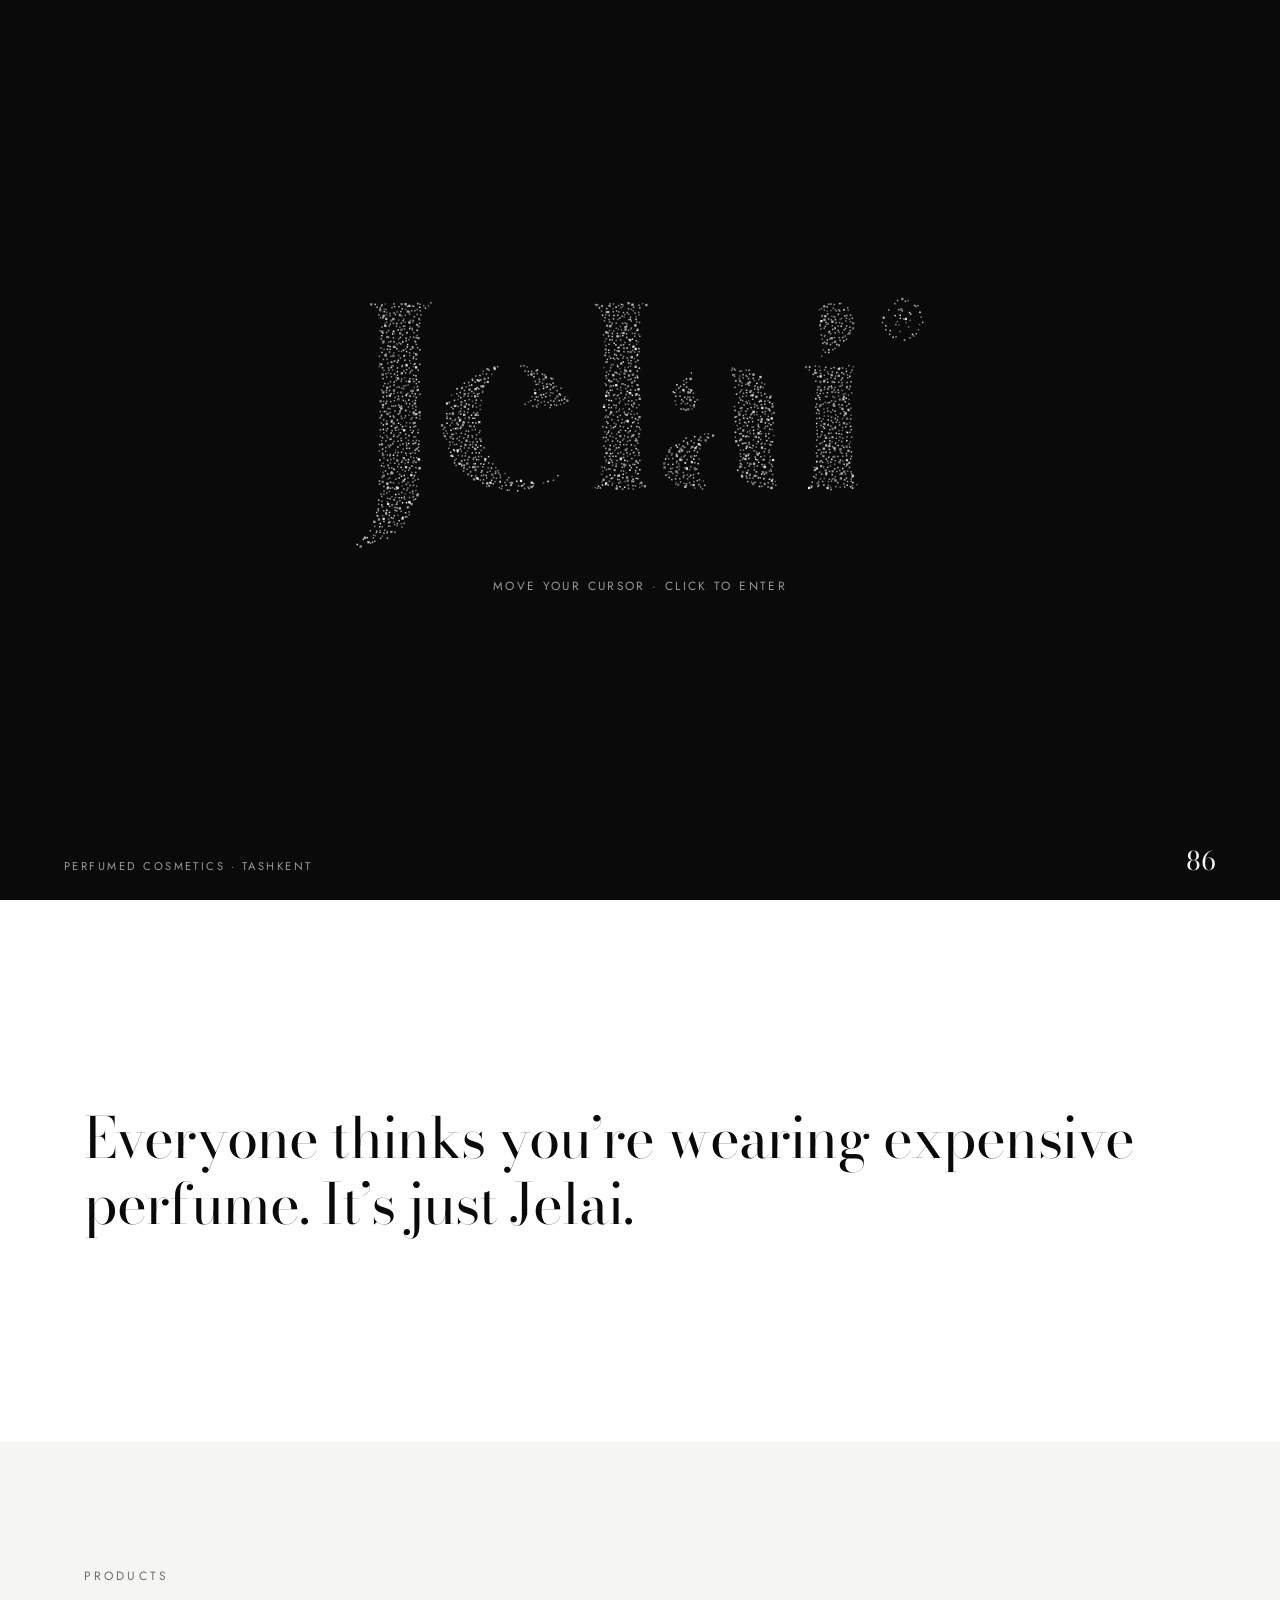
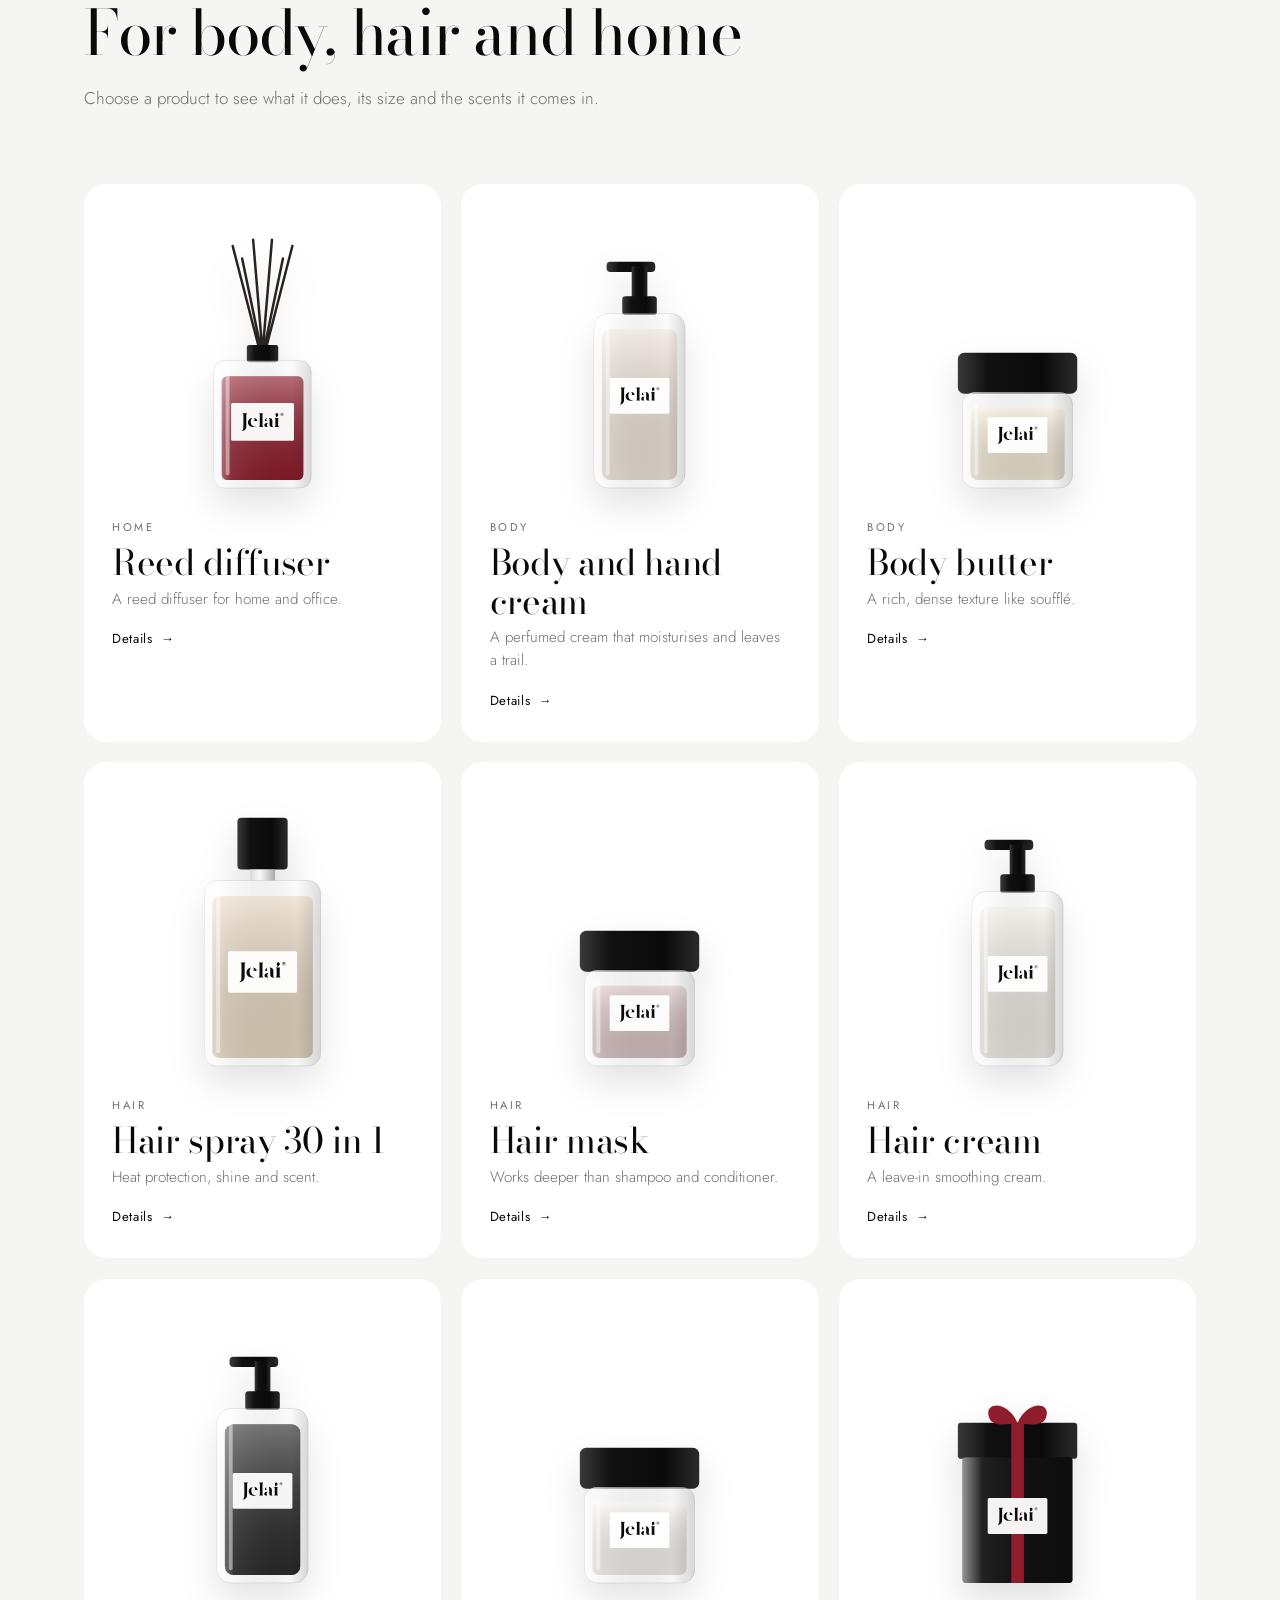
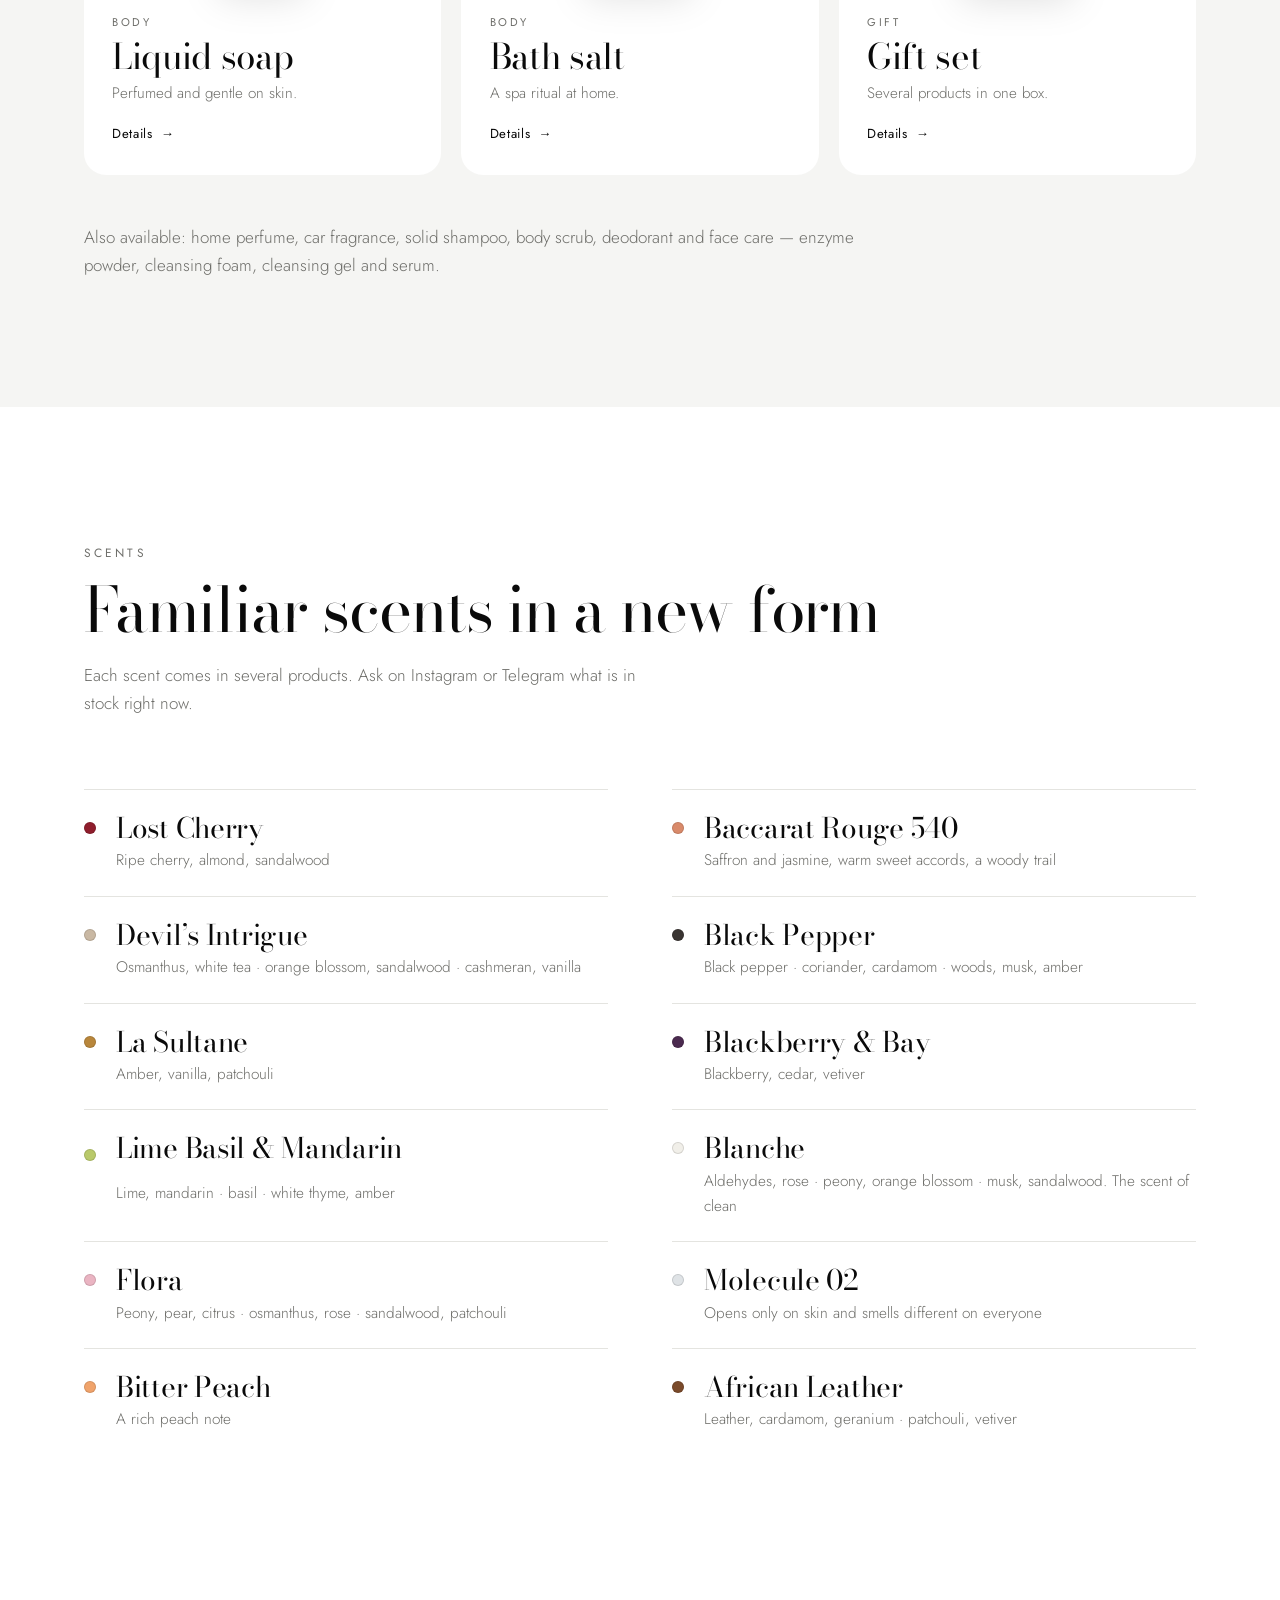
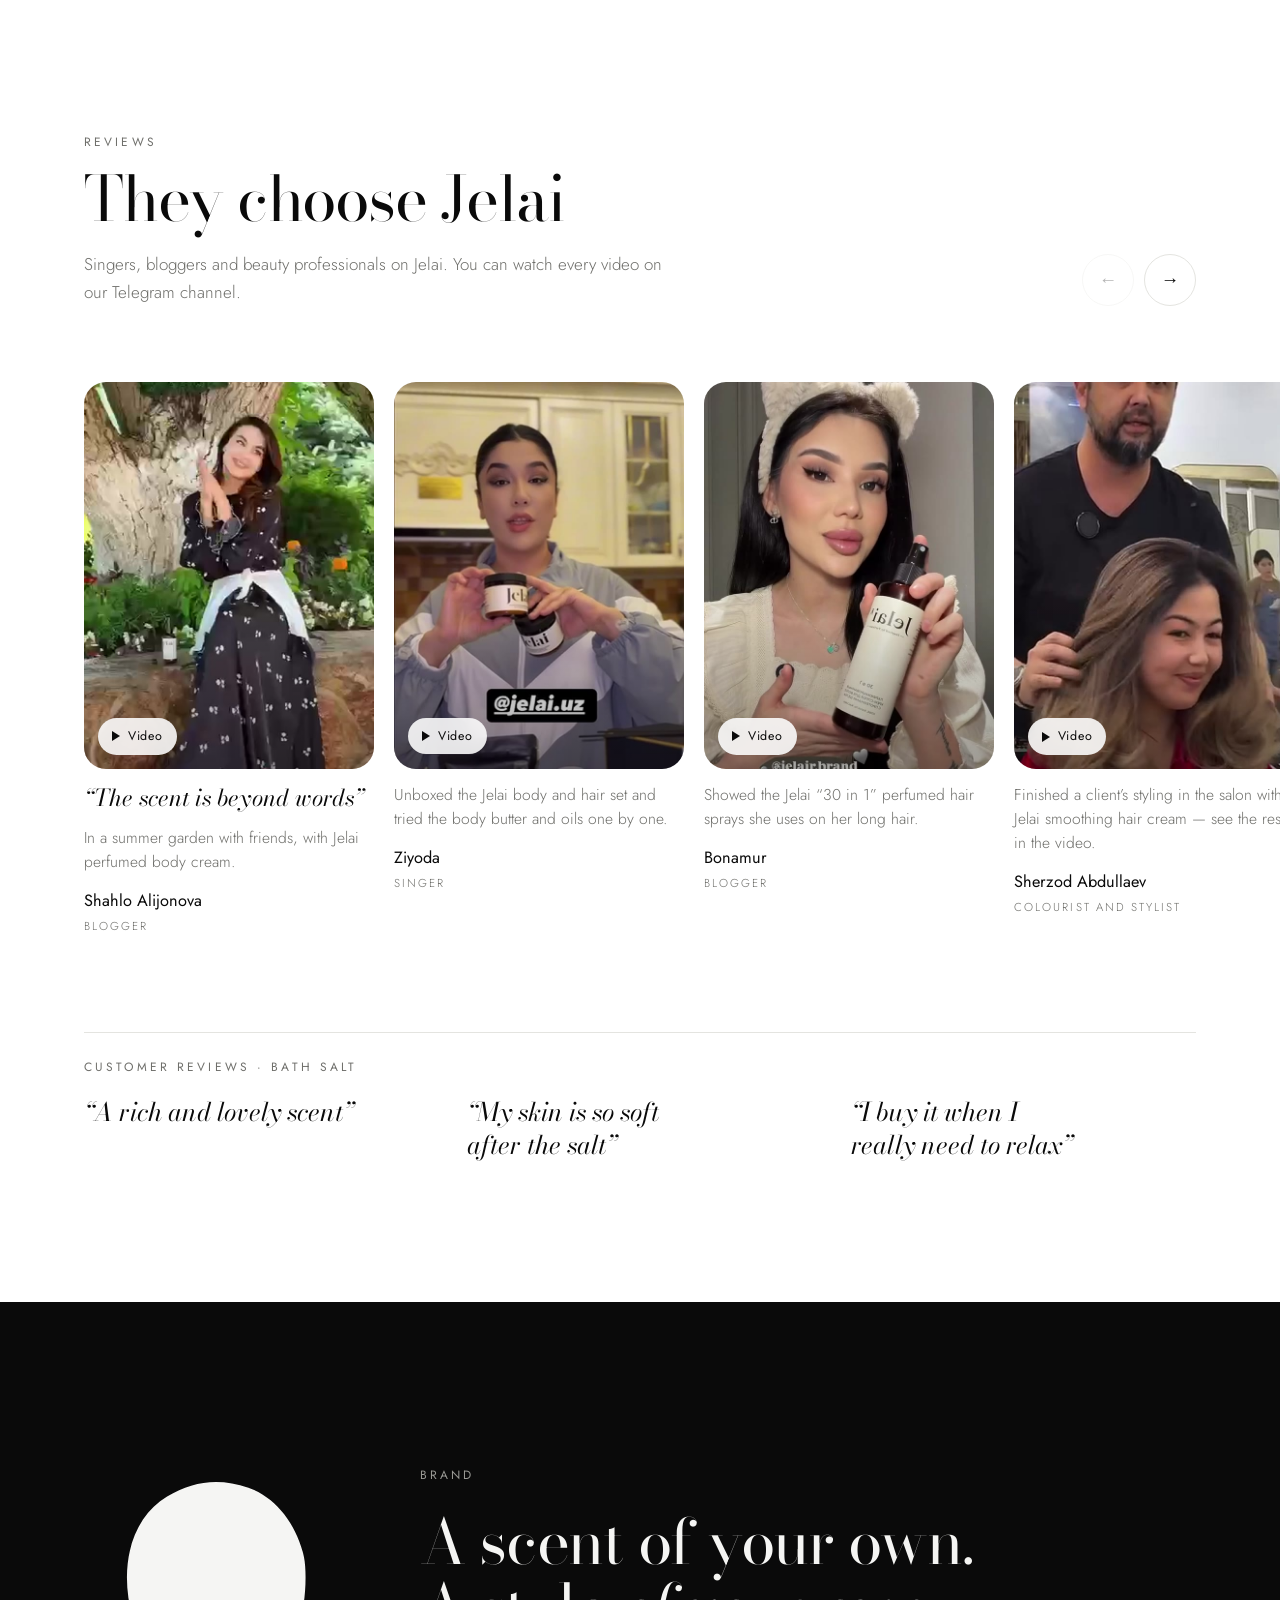
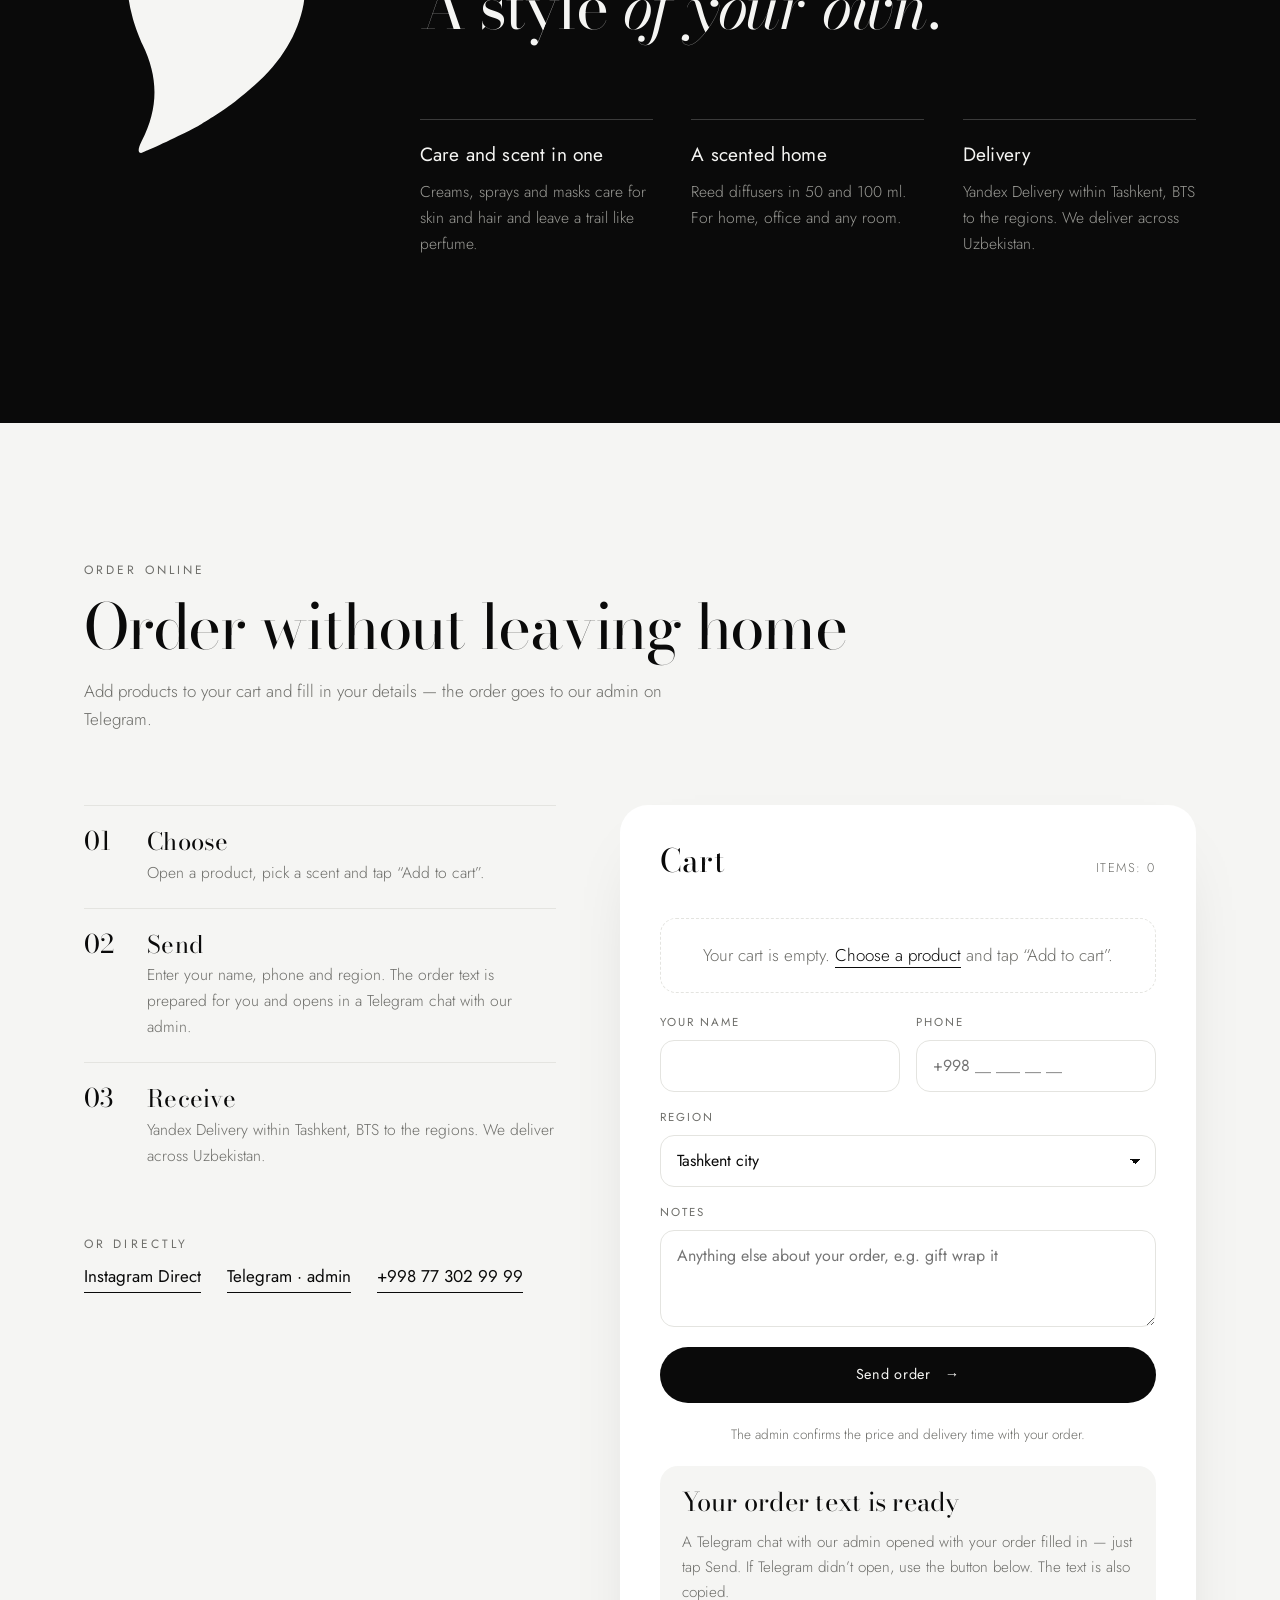
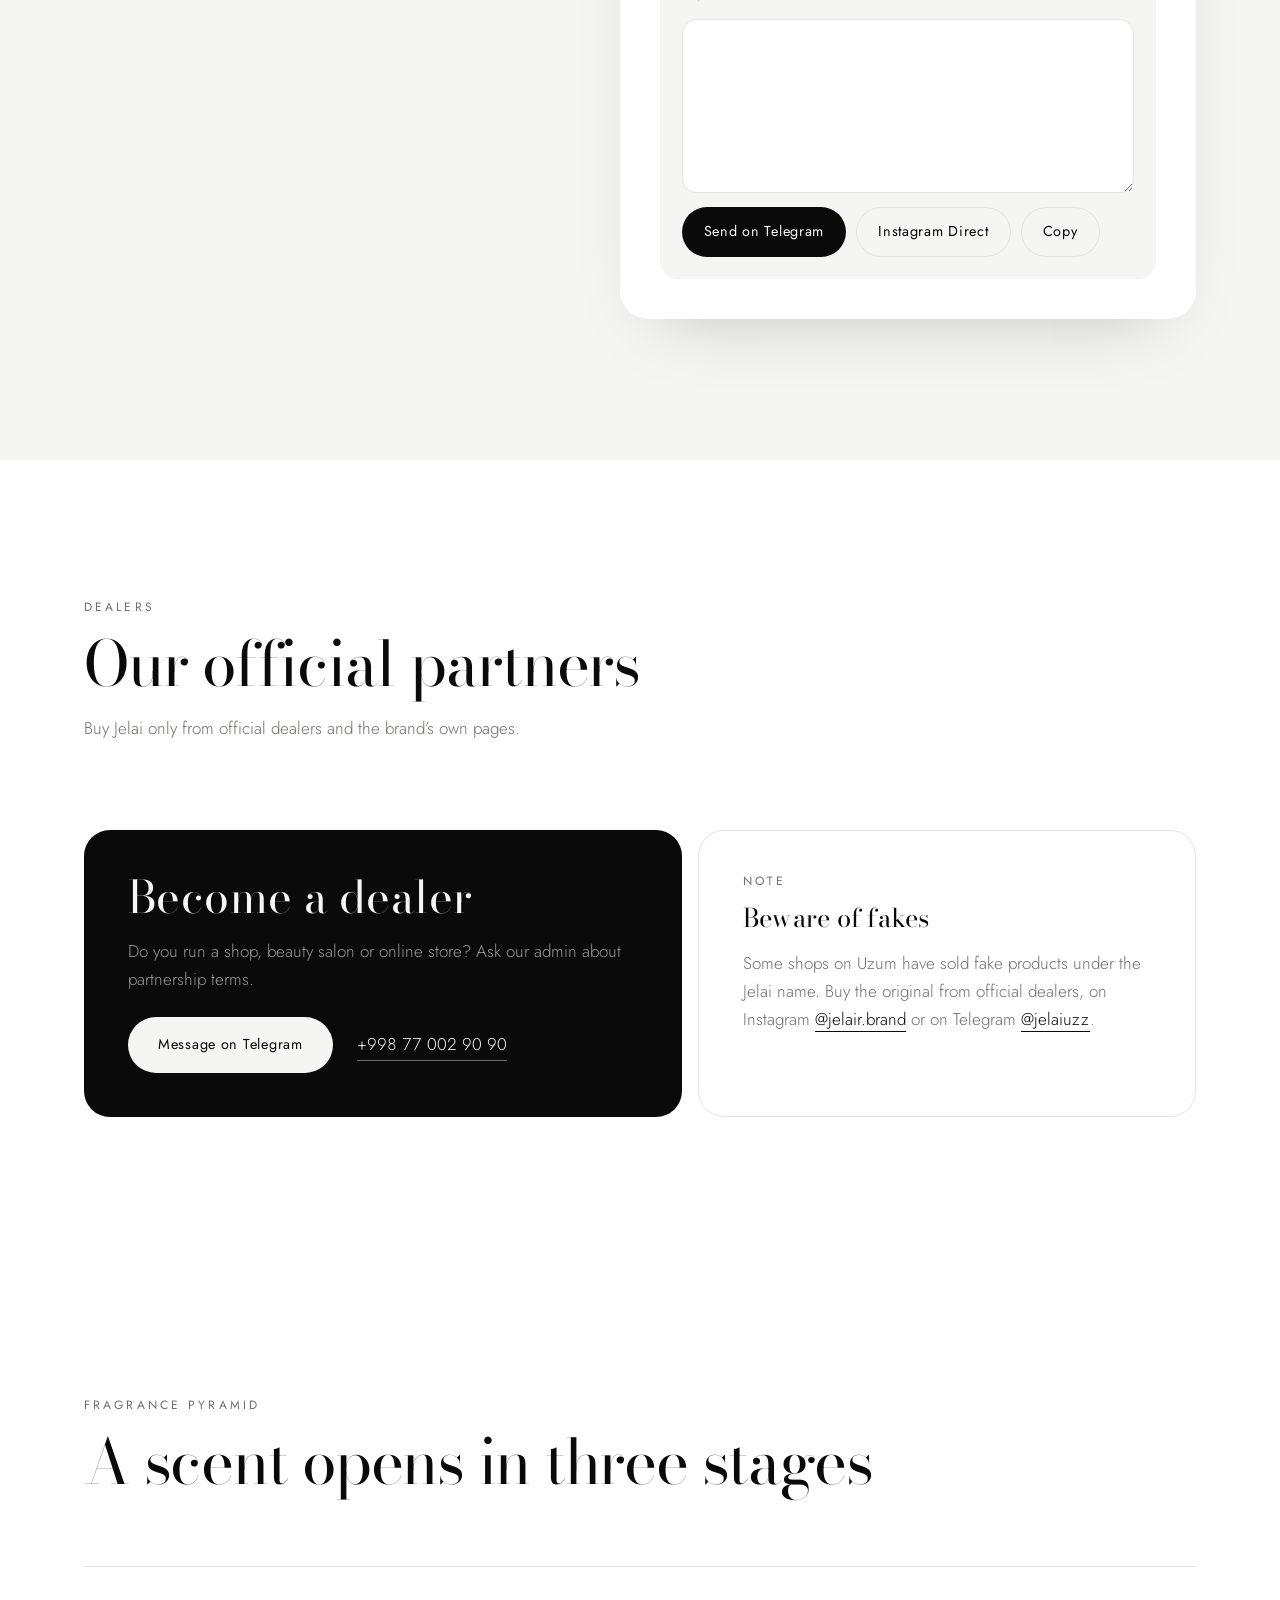
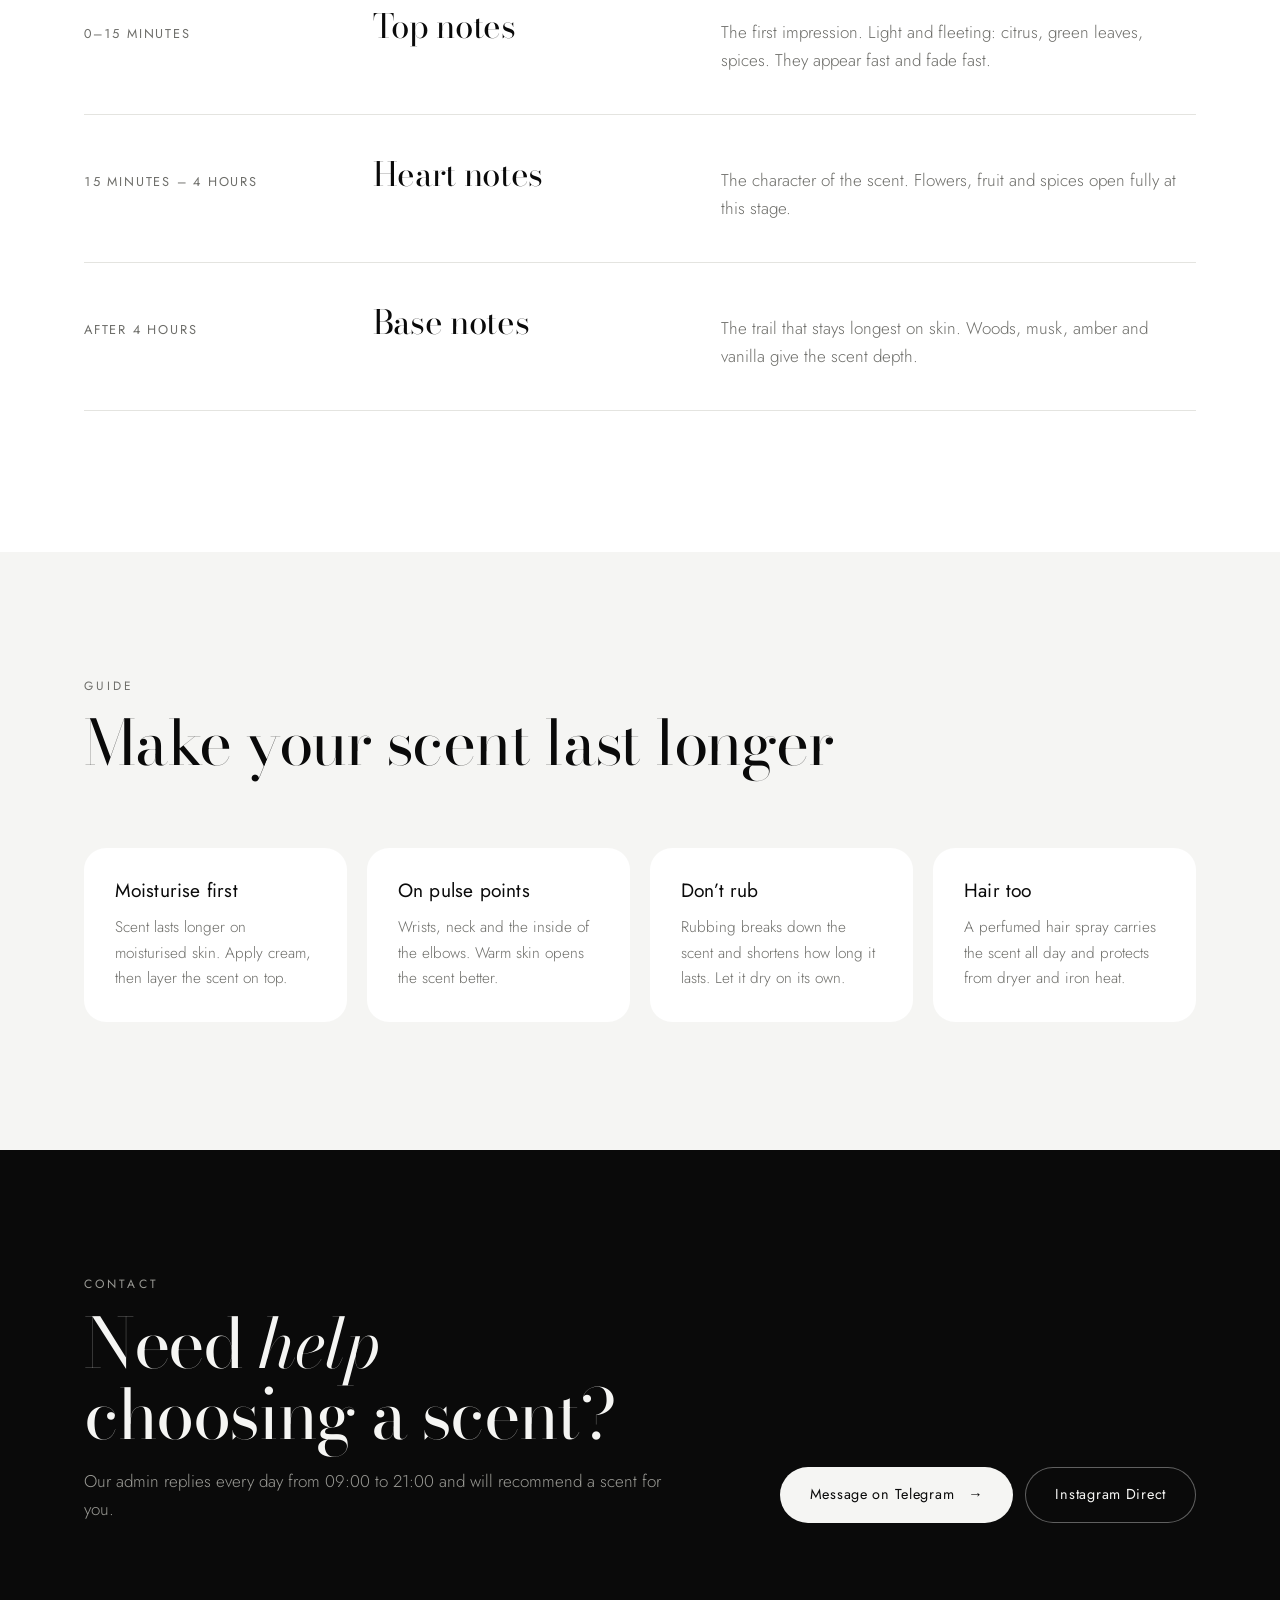
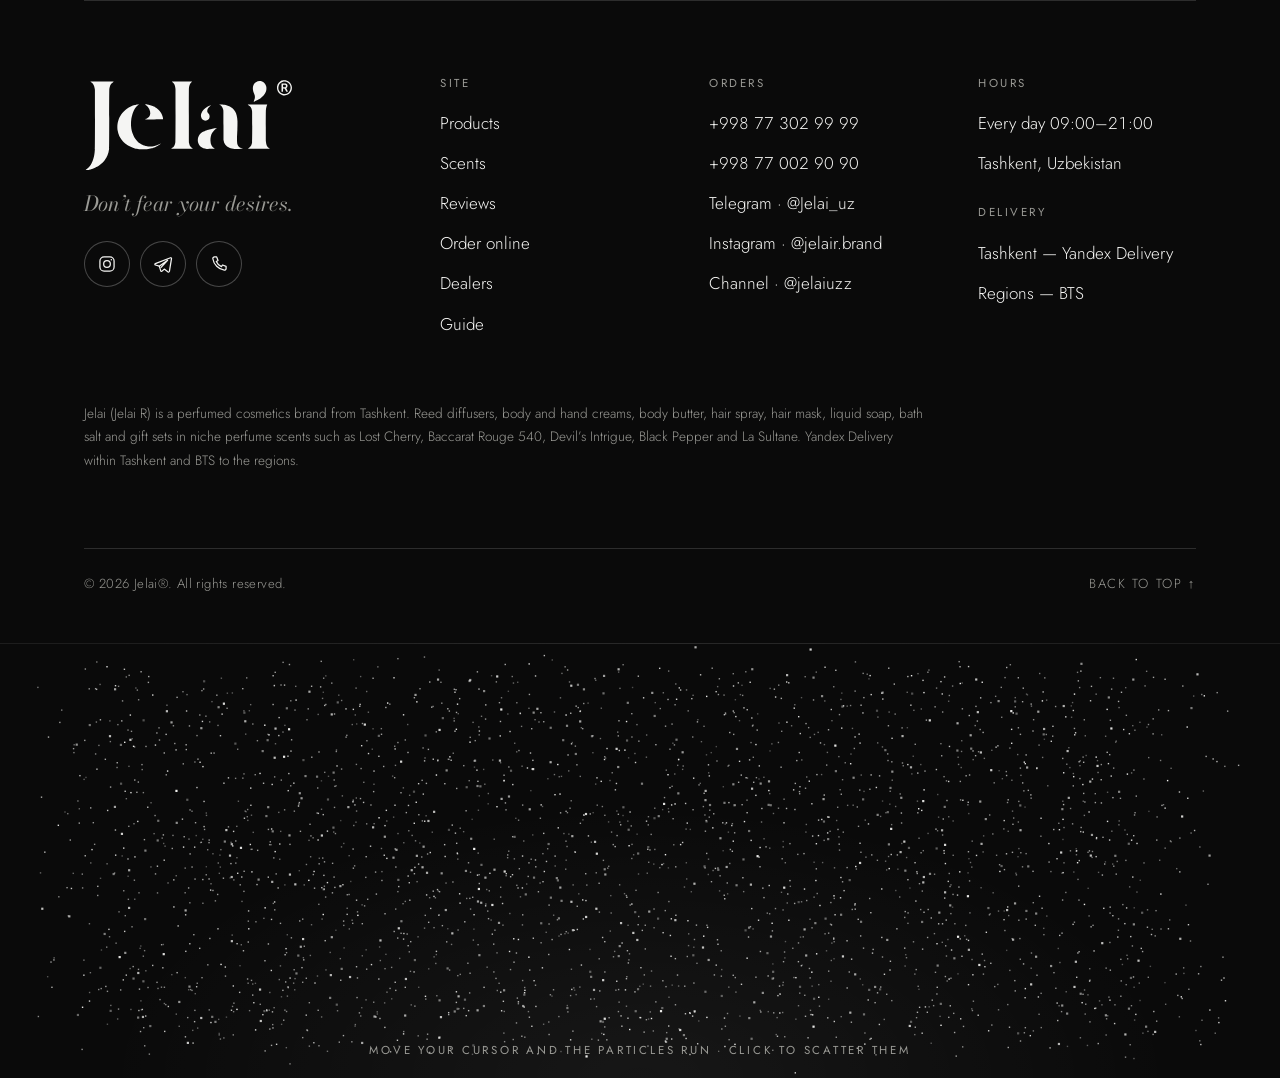
==== commit 5e7f170c: "Footer: particle wordmark that flees the cursor and scatters on tap Like the intro, the footer logo " ====
--- a/en/index.html
+++ b/en/index.html
@@ -674,7 +674,8 @@
   </div>
   <div class="ft-play" id="ftPlay">
     <canvas aria-hidden="true"></canvas>
-    <p class="ft-play-hint">Click or tap to spray a scent</p>
+    <span class="ft-cursor" aria-hidden="true"></span>
+    <p class="ft-play-hint">Move your cursor and the particles run · click to scatter them</p>
   </div>
 </footer>
 
--- a/styles.css
+++ b/styles.css
@@ -638,8 +638,8 @@
 
 /* ---------- Footer: interaktiv «atir purkash» ---------- */
 .ft-play {
-  position: relative; height: clamp(220px, 30vw, 380px); margin-top: clamp(8px, 2vw, 24px);
-  cursor: crosshair; touch-action: pan-y; -webkit-user-select: none; user-select: none;
+  position: relative; height: clamp(260px, 34vw, 480px); overflow: hidden; margin-top: clamp(8px, 2vw, 24px);
+  cursor: default; touch-action: pan-y; -webkit-user-select: none; user-select: none;
   border-top: 1px solid rgba(255, 255, 255, .08);
   background: radial-gradient(60% 90% at 50% 100%, rgba(255, 255, 255, .05), transparent 70%);
 }
@@ -652,3 +652,13 @@
 }
 .ft-play.used .ft-play-hint { opacity: .35; }
 @media (max-width: 420px) { .ft-play-hint { letter-spacing: .14em; font-size: .66rem; } }
+
+.ft-play.hovering { cursor: none; }
+.ft-cursor {
+  position: absolute; left: 0; top: 0; width: 64px; height: 64px; border-radius: 50%; pointer-events: none;
+  border: 1px solid rgba(245, 245, 243, .55);
+  background: radial-gradient(circle, rgba(245, 245, 243, .16), rgba(245, 245, 243, 0) 70%);
+  opacity: 0; transition: opacity .3s, width .3s, height .3s; will-change: transform;
+}
+.ft-cursor::after { content: ""; position: absolute; left: 50%; top: 50%; width: 5px; height: 5px; margin: -2.5px 0 0 -2.5px; border-radius: 50%; background: #f5f5f3; }
+.ft-play.hovering .ft-cursor { opacity: 1; }
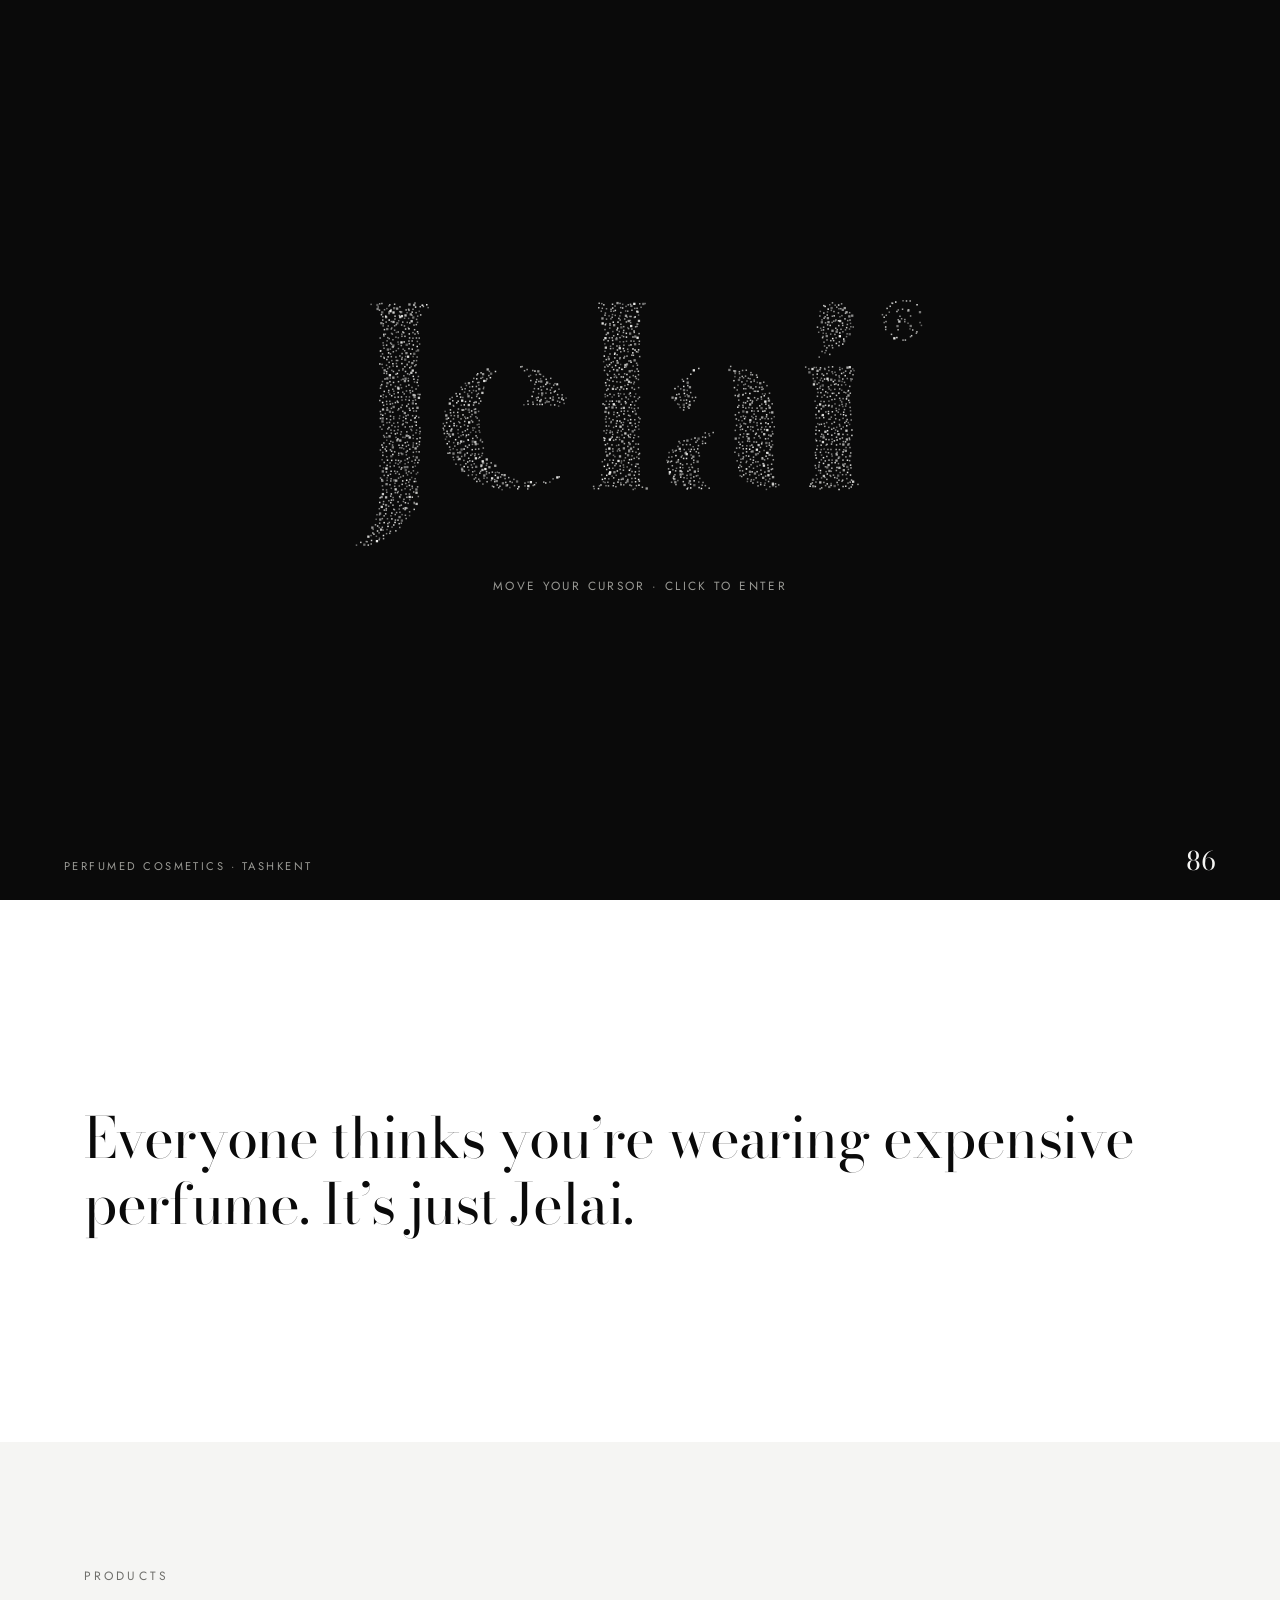
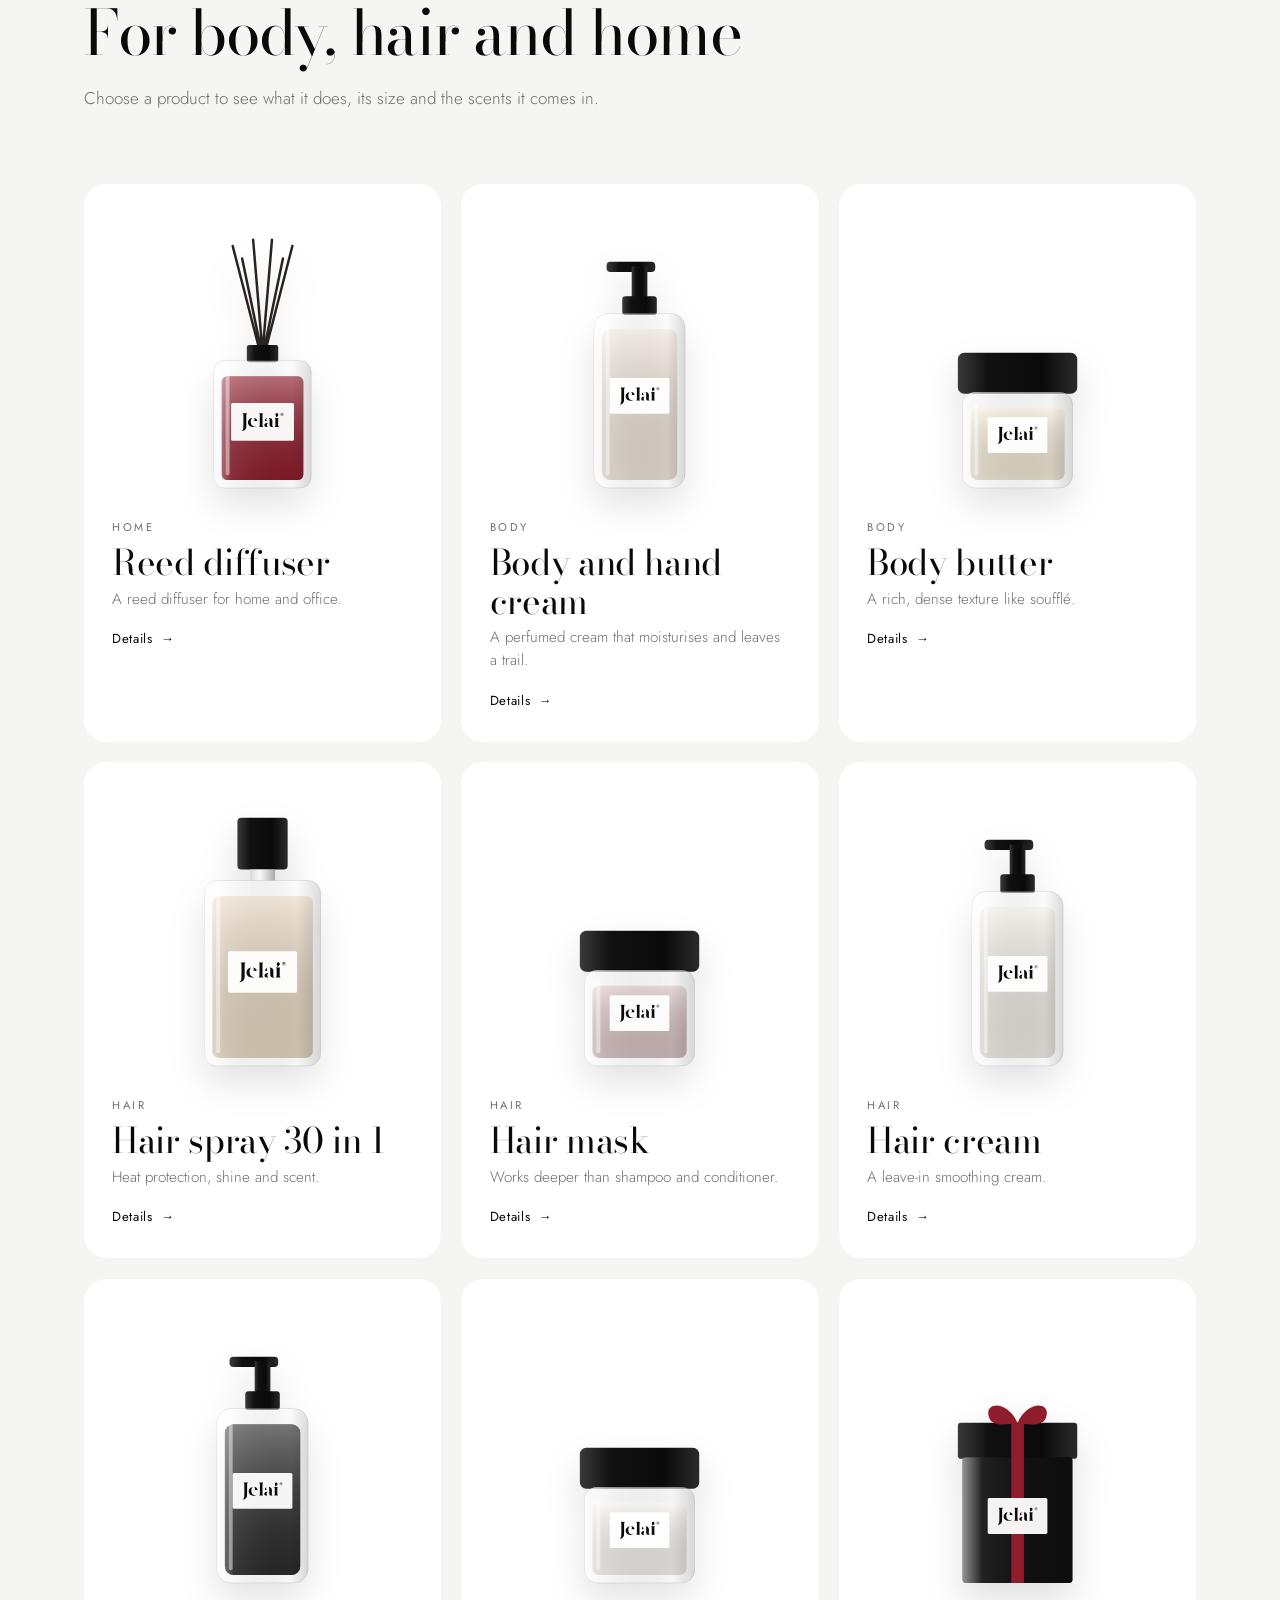
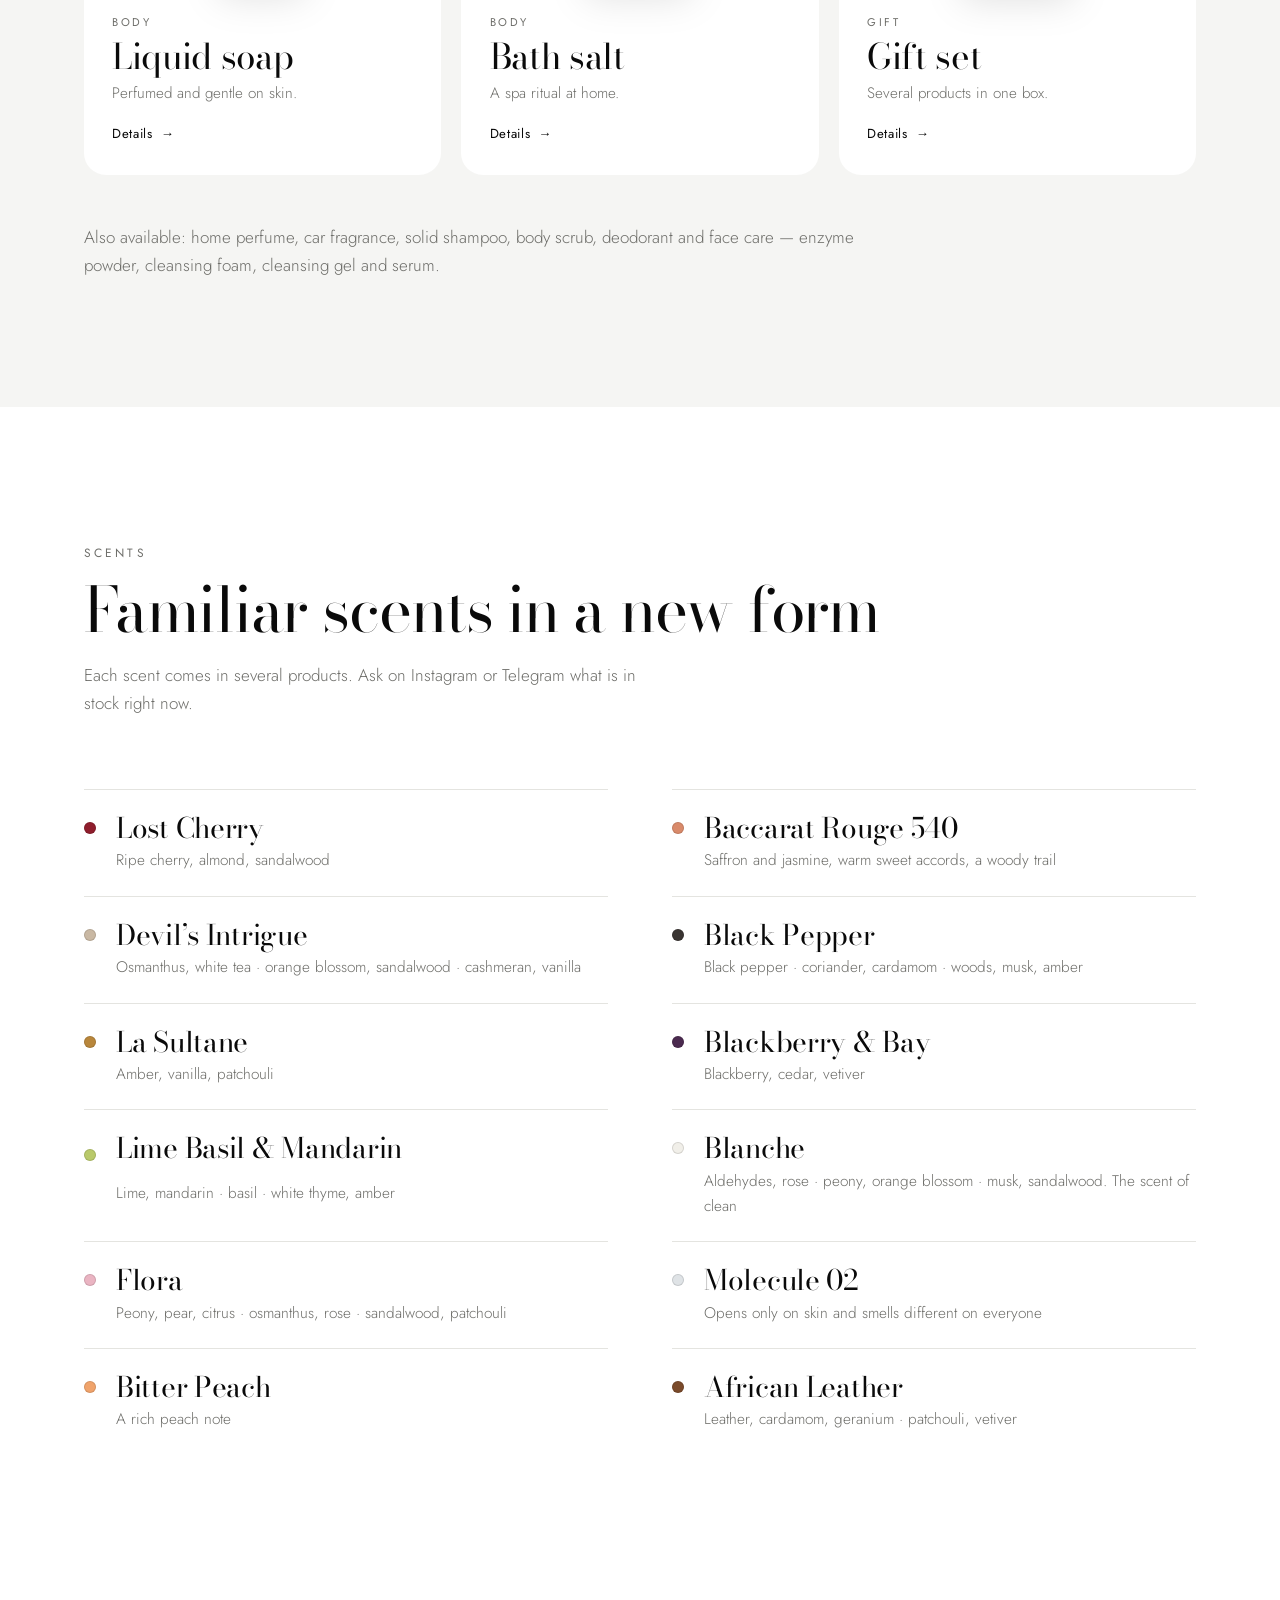
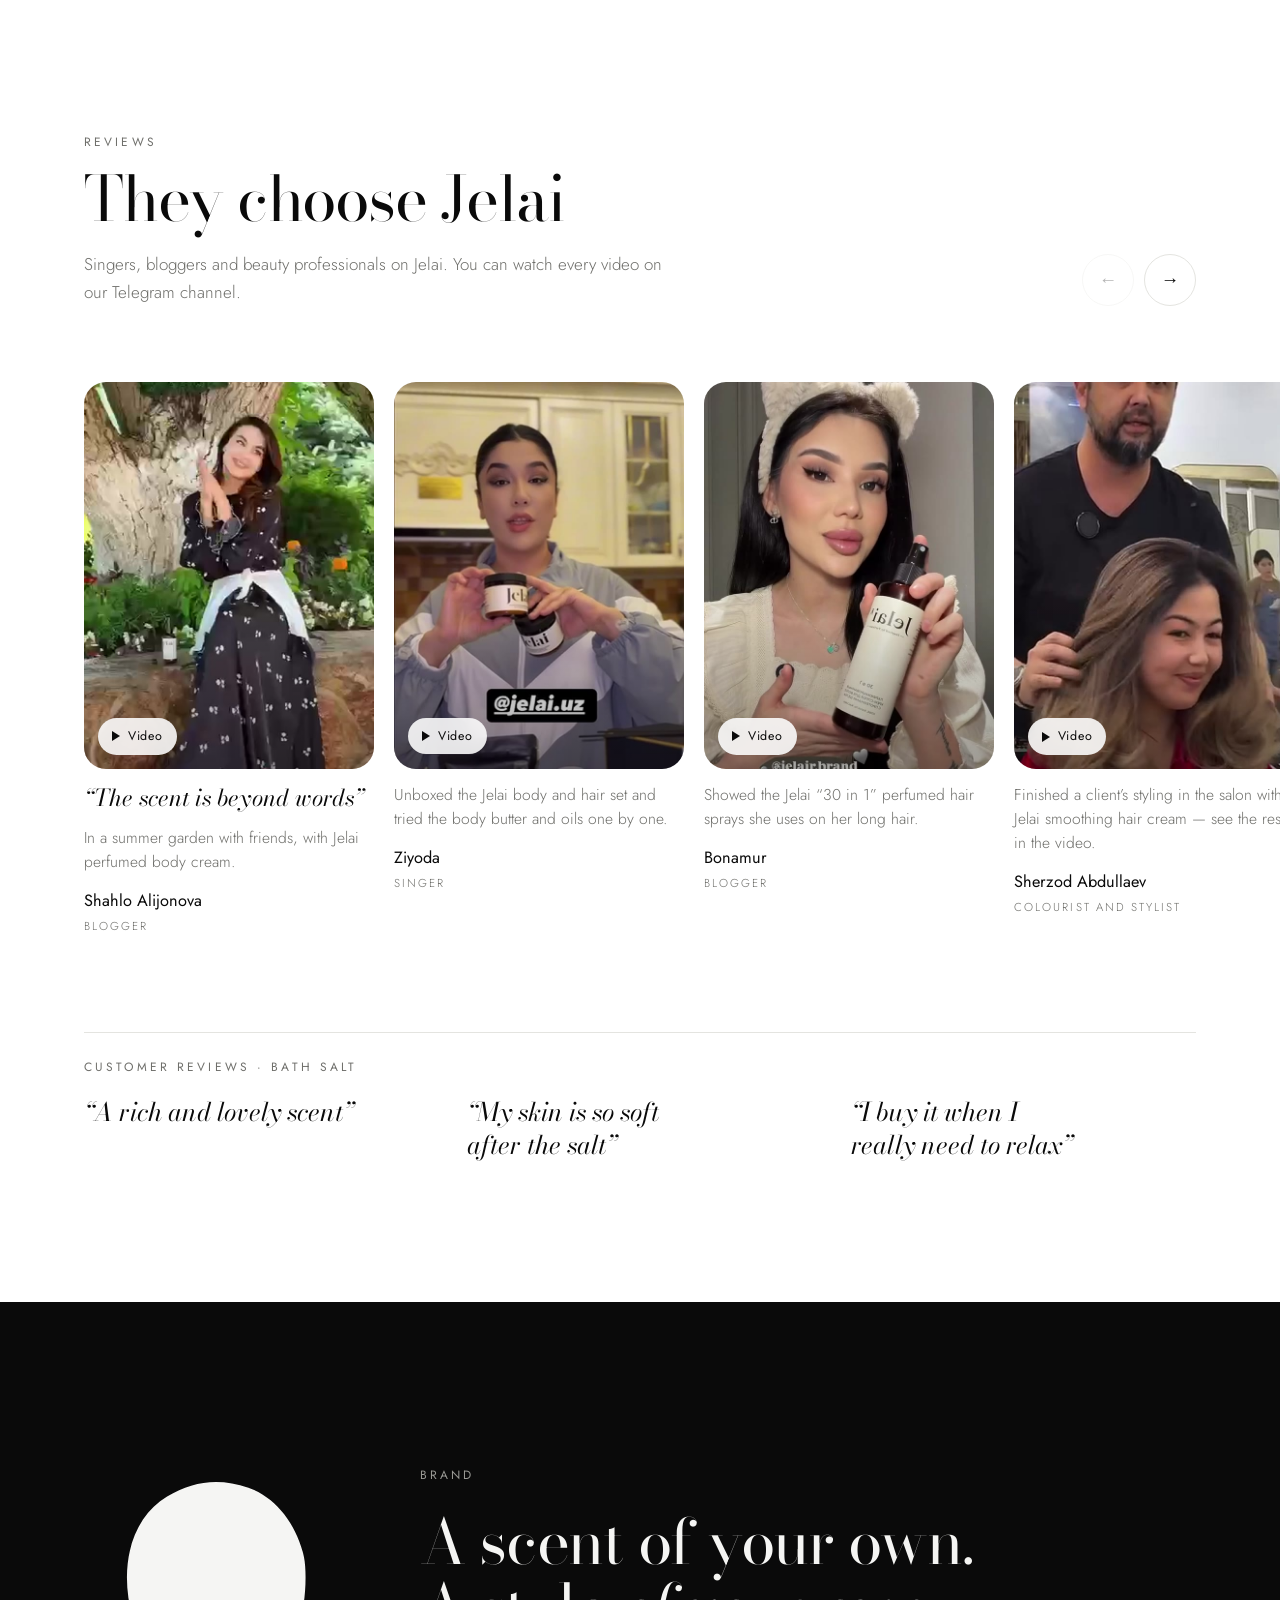
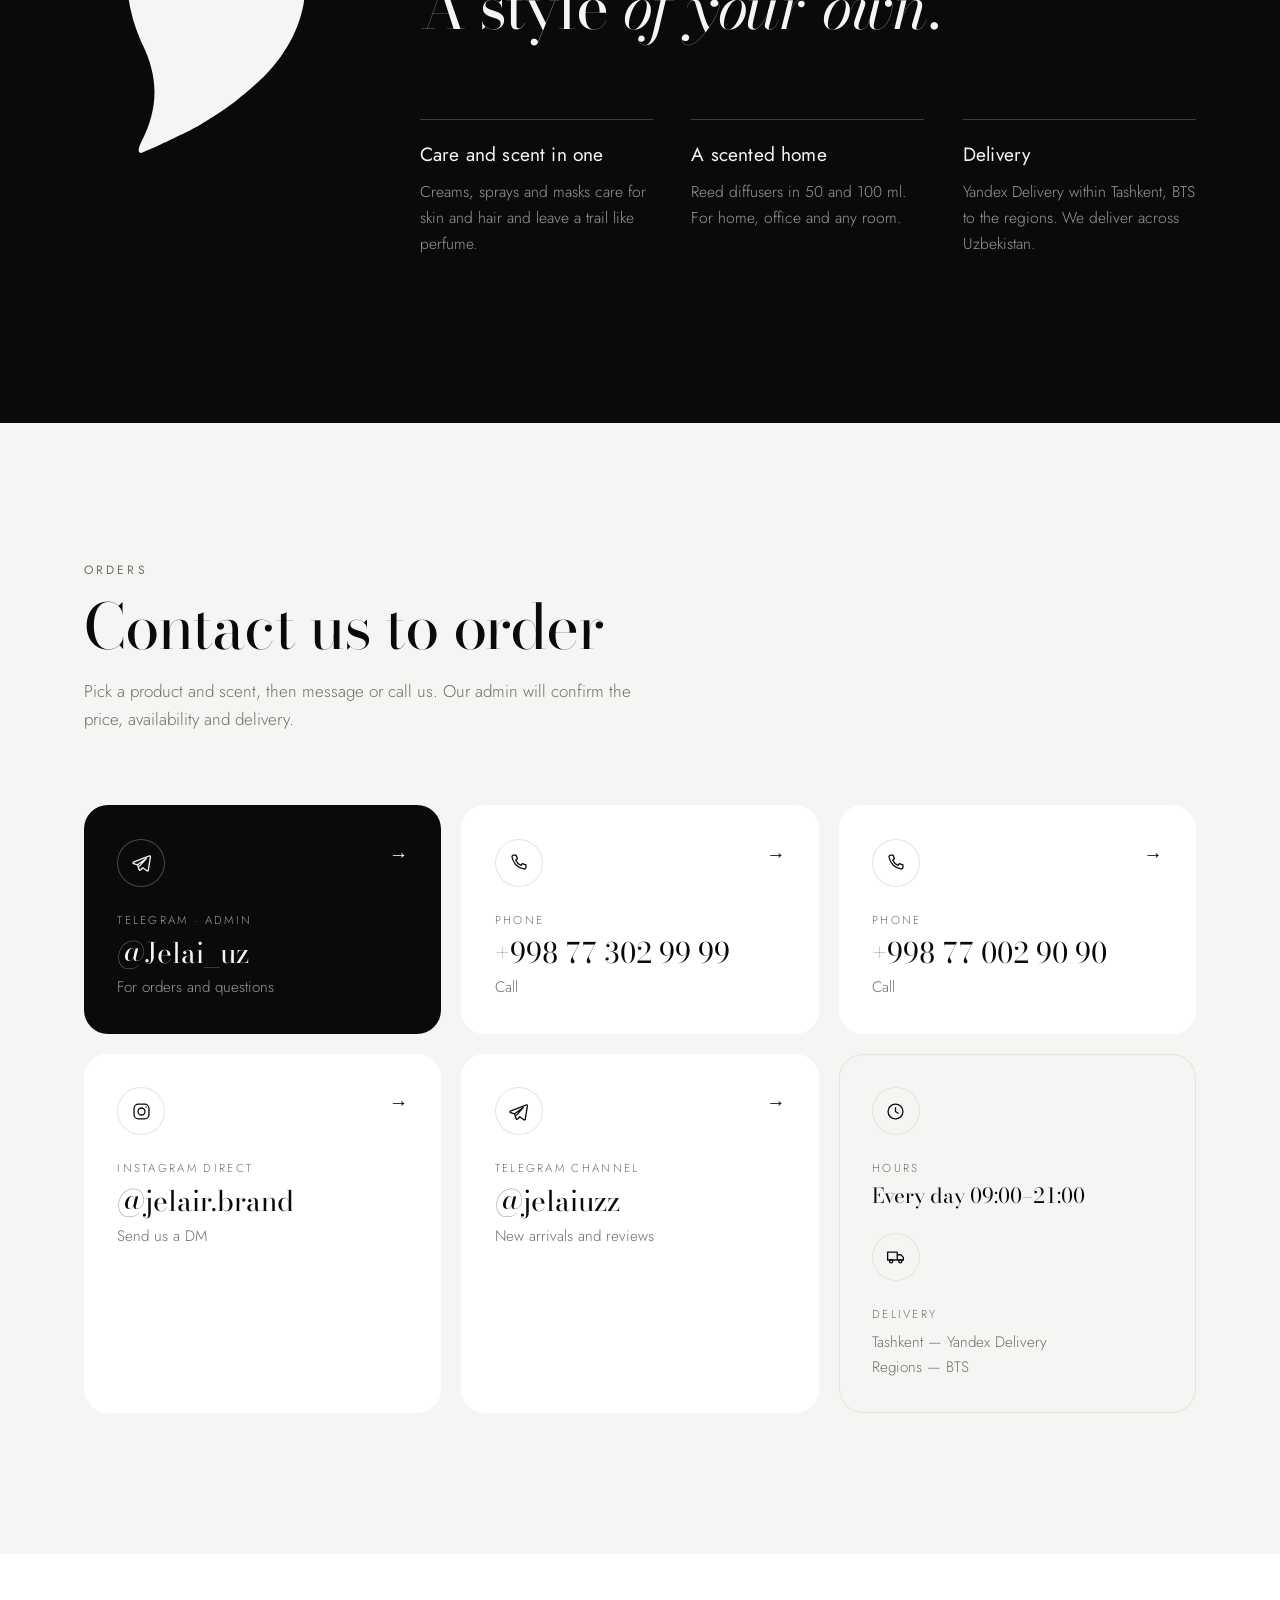
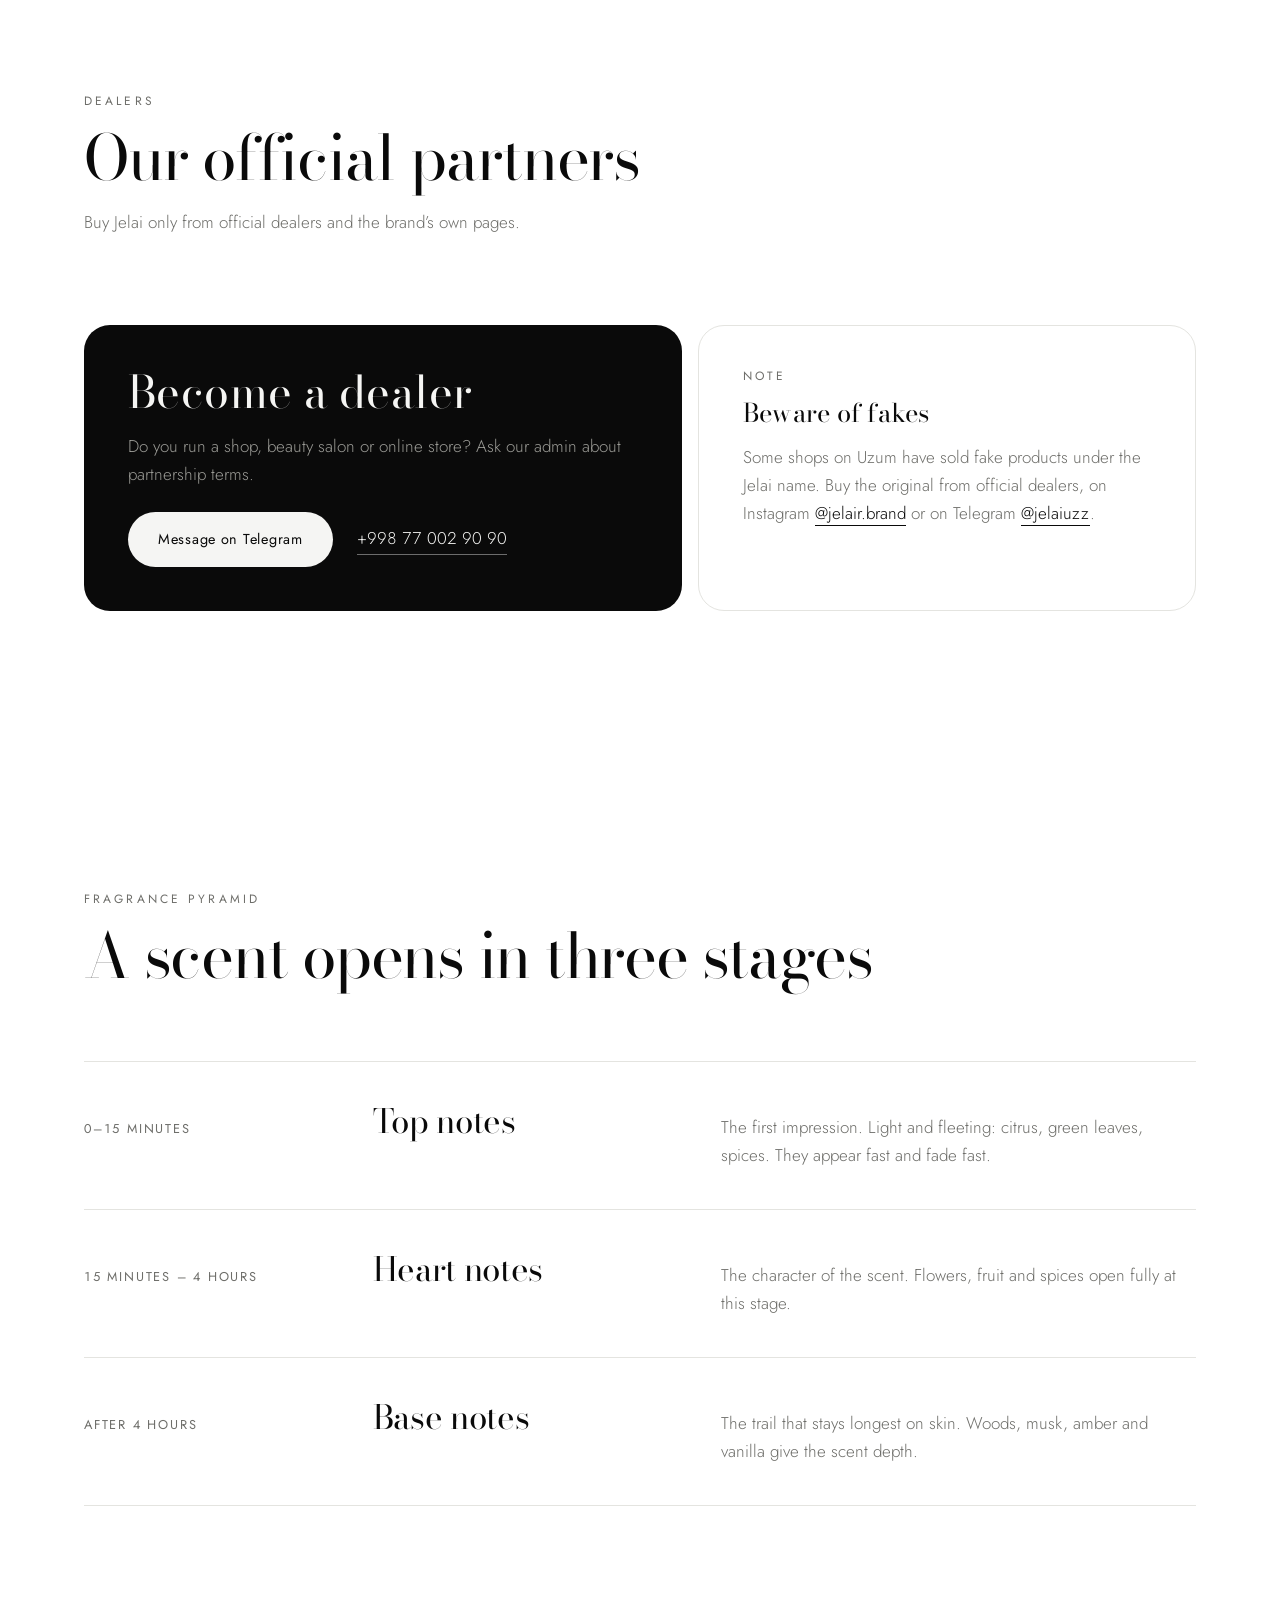
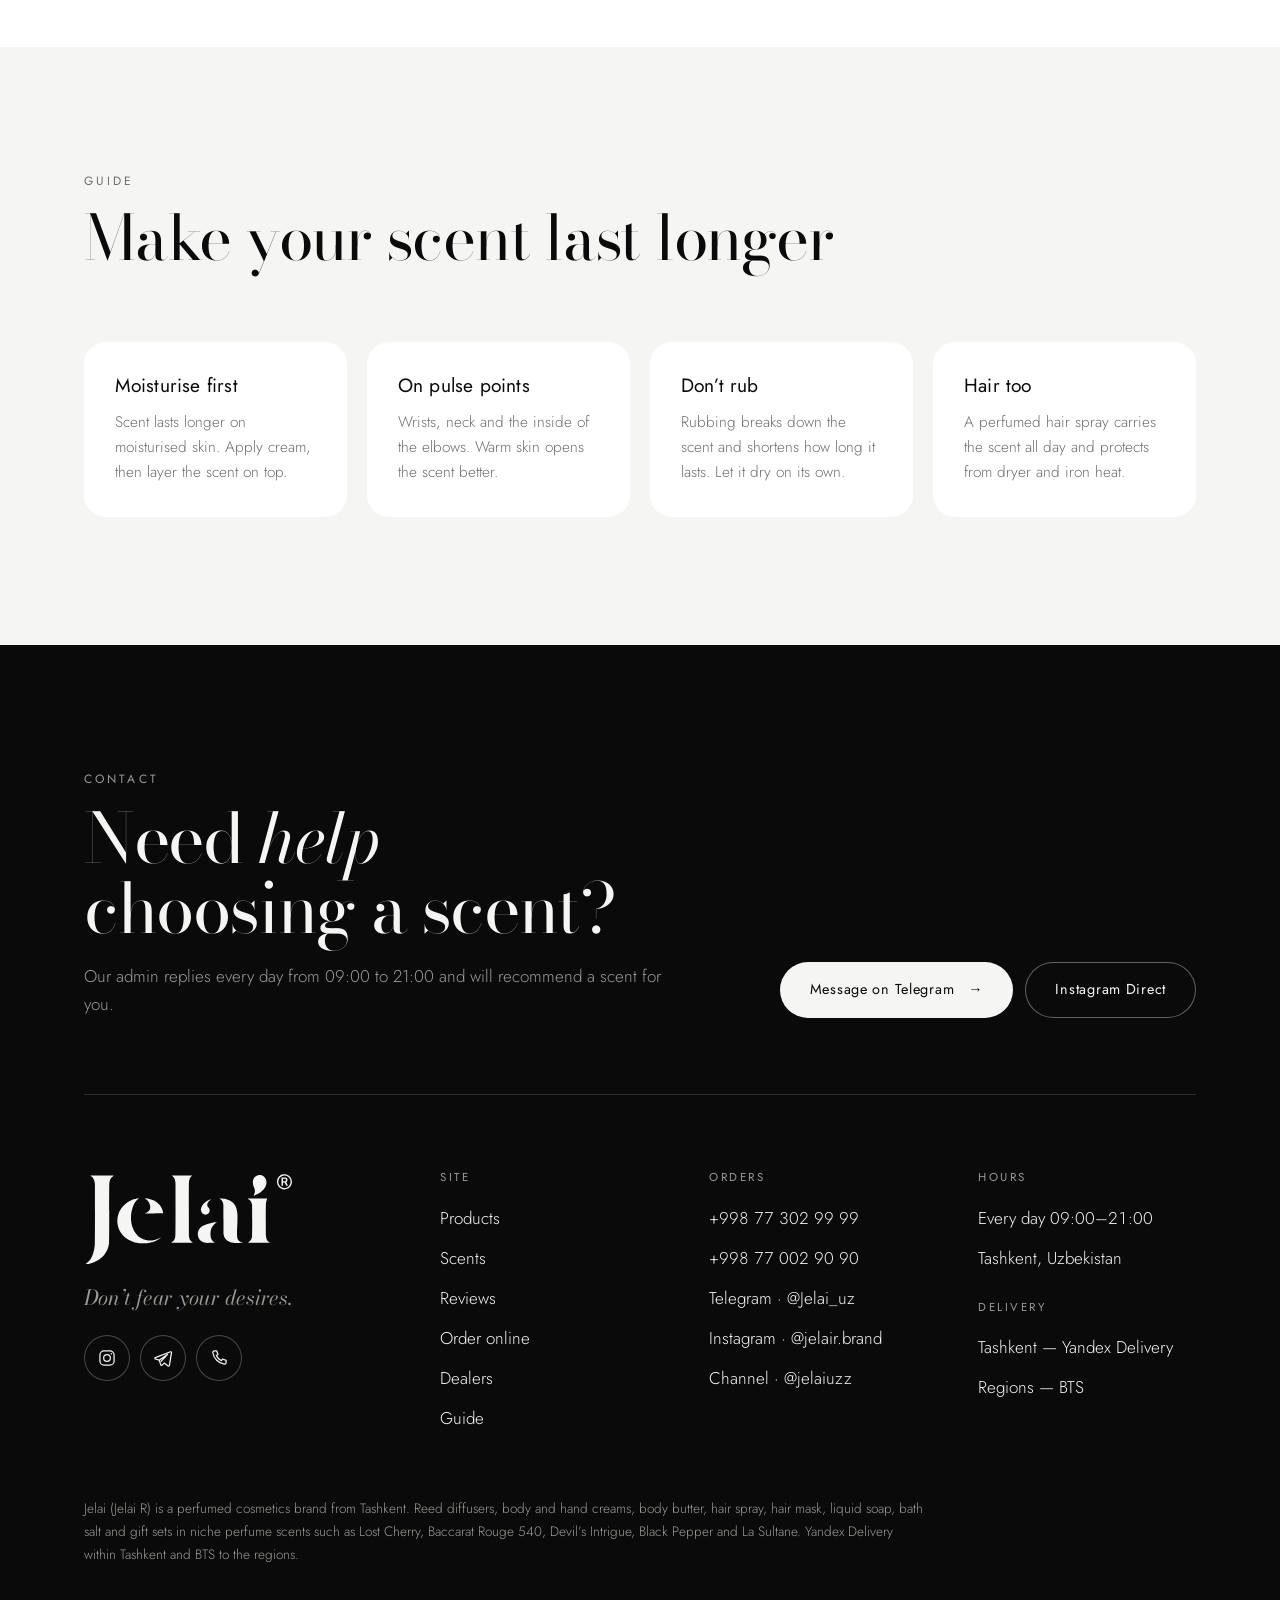
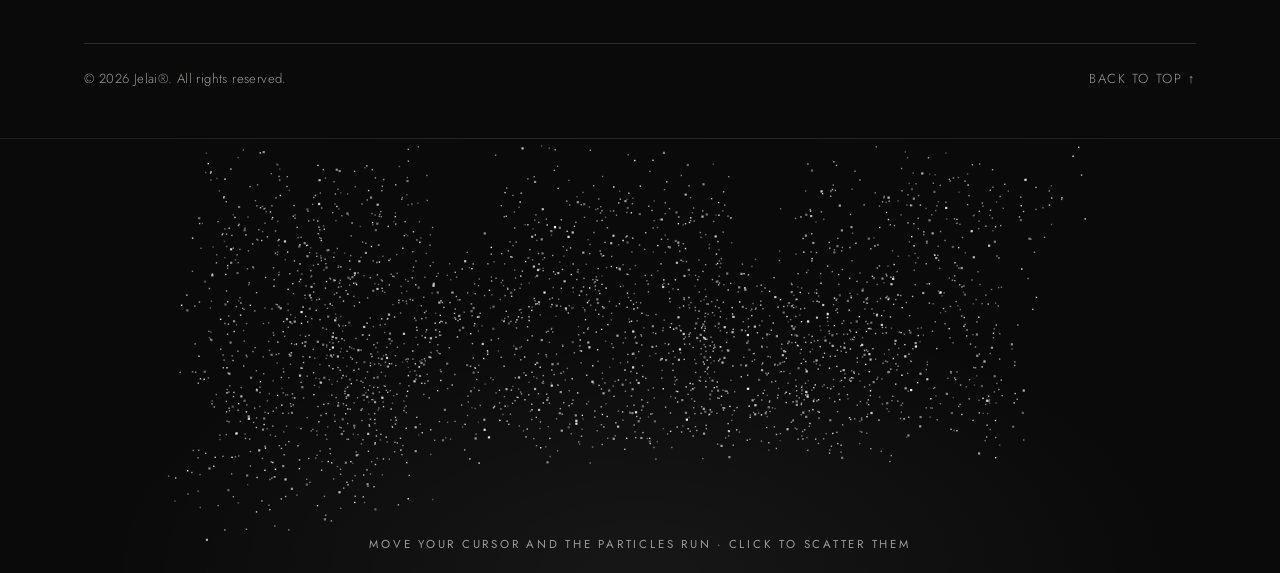
==== commit cd441cab: "Replace the order form and cart with a contacts section The order section now lists the Telegram adm" ====
--- a/en/index.html
+++ b/en/index.html
@@ -104,10 +104,6 @@
       <a href="#aloqa">Contact</a>
       <span class="lang" role="group" aria-label="Language"><a href="../" hreflang="uz" lang="uz">UZ</a><a href="../ru/" hreflang="ru" lang="ru">RU</a><a href="./" hreflang="en" lang="en" aria-current="true">EN</a></span>
     </nav>
-    <a class="nav-cart" href="#xarid" aria-label="Cart">
-      <svg viewBox="0 0 24 24" aria-hidden="true"><path d="M5 8h14l-1.2 12.1a1 1 0 0 1-1 .9H7.2a1 1 0 0 1-1-.9L5 8Z"/><path d="M9 10V7a3 3 0 0 1 6 0v3"/></svg>
-      <span class="nav-cart-n" id="cartBadge" hidden>0</span>
-    </a>
     <button class="nav-toggle" id="navToggle" aria-expanded="false" aria-controls="menu" aria-label="Menu"><span></span><span></span></button>
   </div>
 </header>
@@ -474,61 +470,54 @@
   <section class="shop" id="xarid">
     <div class="wrap">
       <header class="sec-head reveal">
-        <p class="eyebrow">Order online</p>
-        <h2>Order without leaving home</h2>
-        <p class="sec-sub">Add products to your cart and fill in your details — the order goes to our admin on Telegram.</p>
+        <p class="eyebrow">Orders</p>
+        <h2>Contact us to order</h2>
+        <p class="sec-sub">Pick a product and scent, then message or call us. Our admin will confirm the price, availability and delivery.</p>
       </header>
-      <div class="shop-in">
-        <div class="shop-side">
-          <ol class="steps">
-            <li class="reveal"><h3>Choose</h3><p>Open a product, pick a scent and tap “Add to cart”.</p></li>
-            <li class="reveal"><h3>Send</h3><p>Enter your name, phone and region. The order text is prepared for you and opens in a Telegram chat with our admin.</p></li>
-            <li class="reveal"><h3>Receive</h3><p>Yandex Delivery within Tashkent, BTS to the regions. We deliver across Uzbekistan.</p></li>
-          </ol>
-          <div class="alt-buy reveal">
-            <p class="eyebrow">Or directly</p>
-            <a href="https://ig.me/m/jelair.brand" target="_blank" rel="noopener">Instagram Direct</a>
-            <a href="https://t.me/Jelai_uz" target="_blank" rel="noopener">Telegram · admin</a>
-            <a href="tel:+998773029999">+998 77 302 99 99</a>
-          </div>
+      <div class="contact-grid">
+        <a class="cc cc-main reveal" href="https://t.me/Jelai_uz" target="_blank" rel="noopener">
+          <span class="cc-ico"><svg viewBox="0 0 24 24" aria-hidden="true"><path d="M21 4.5 2.8 11.6c-.8.3-.8 1.4.1 1.6l4.6 1.4 1.8 5.6c.2.7 1.1.9 1.6.4l2.6-2.5 4.6 3.4c.6.4 1.4.1 1.6-.6L22.2 5.6c.2-.8-.5-1.4-1.2-1.1Z"/><path d="m7.5 14.6 10-7.1-7.8 8.6"/></svg></span>
+          <span class="cc-label">Telegram · admin</span>
+          <span class="cc-value">@Jelai_uz</span>
+          <span class="cc-note">For orders and questions</span>
+          <span class="cc-go" aria-hidden="true">→</span>
+        </a>
+        <a class="cc reveal" href="tel:+998773029999">
+          <span class="cc-ico"><svg viewBox="0 0 24 24" aria-hidden="true"><path d="M6.6 3.5h2.6l1.6 4.2-2 1.4a11 11 0 0 0 6.1 6.1l1.4-2 4.2 1.6v2.6a2 2 0 0 1-2.2 2A16.5 16.5 0 0 1 4.6 5.7a2 2 0 0 1 2-2.2Z"/></svg></span>
+          <span class="cc-label">Phone</span>
+          <span class="cc-value">+998 77 302 99 99</span>
+          <span class="cc-note">Call</span>
+          <span class="cc-go" aria-hidden="true">→</span>
+        </a>
+        <a class="cc reveal" href="tel:+998770029090">
+          <span class="cc-ico"><svg viewBox="0 0 24 24" aria-hidden="true"><path d="M6.6 3.5h2.6l1.6 4.2-2 1.4a11 11 0 0 0 6.1 6.1l1.4-2 4.2 1.6v2.6a2 2 0 0 1-2.2 2A16.5 16.5 0 0 1 4.6 5.7a2 2 0 0 1 2-2.2Z"/></svg></span>
+          <span class="cc-label">Phone</span>
+          <span class="cc-value">+998 77 002 90 90</span>
+          <span class="cc-note">Call</span>
+          <span class="cc-go" aria-hidden="true">→</span>
+        </a>
+        <a class="cc reveal" href="https://ig.me/m/jelair.brand" target="_blank" rel="noopener">
+          <span class="cc-ico"><svg viewBox="0 0 24 24" aria-hidden="true"><rect x="3.5" y="3.5" width="17" height="17" rx="5"/><circle cx="12" cy="12" r="4"/><circle cx="17.2" cy="6.8" r=".9" class="dot"/></svg></span>
+          <span class="cc-label">Instagram Direct</span>
+          <span class="cc-value">@jelair.brand</span>
+          <span class="cc-note">Send us a DM</span>
+          <span class="cc-go" aria-hidden="true">→</span>
+        </a>
+        <a class="cc reveal" href="https://t.me/jelaiuzz" target="_blank" rel="noopener">
+          <span class="cc-ico"><svg viewBox="0 0 24 24" aria-hidden="true"><path d="M21 4.5 2.8 11.6c-.8.3-.8 1.4.1 1.6l4.6 1.4 1.8 5.6c.2.7 1.1.9 1.6.4l2.6-2.5 4.6 3.4c.6.4 1.4.1 1.6-.6L22.2 5.6c.2-.8-.5-1.4-1.2-1.1Z"/><path d="m7.5 14.6 10-7.1-7.8 8.6"/></svg></span>
+          <span class="cc-label">Telegram channel</span>
+          <span class="cc-value">@jelaiuzz</span>
+          <span class="cc-note">New arrivals and reviews</span>
+          <span class="cc-go" aria-hidden="true">→</span>
+        </a>
+        <div class="cc cc-info reveal">
+          <span class="cc-ico"><svg viewBox="0 0 24 24" aria-hidden="true"><circle cx="12" cy="12" r="8.5"/><path d="M12 7.5V12l3 2"/></svg></span>
+          <span class="cc-label">Hours</span>
+          <span class="cc-value">Every day 09:00–21:00</span>
+          <span class="cc-ico cc-ico-2"><svg viewBox="0 0 24 24" aria-hidden="true"><path d="M3 7h11v9H3zM14 10h4l3 3v3h-7"/><circle cx="7" cy="17.5" r="1.8"/><circle cx="17.5" cy="17.5" r="1.8"/></svg></span>
+          <span class="cc-label">Delivery</span>
+          <span class="cc-note">Tashkent — Yandex Delivery<br>Regions — BTS</span>
         </div>
-
-        <form class="order reveal" id="orderForm" novalidate>
-          <div class="order-top">
-            <h3>Cart</h3>
-            <span class="order-count" id="cartCount">0 items</span>
-          </div>
-          <ul class="cart" id="cartList"></ul>
-          <p class="cart-empty" id="cartEmpty">Your cart is empty. <a href="#mahsulotlar">Choose a product</a> and tap “Add to cart”.</p>
-
-          <div class="fields">
-            <label class="field"><span>Your name</span><input id="oName" name="name" autocomplete="name" required></label>
-            <label class="field"><span>Phone</span><input id="oPhone" name="phone" type="tel" inputmode="tel" autocomplete="tel" placeholder="+998 __ ___ __ __" required></label>
-            <label class="field field-wide"><span>Region</span>
-              <select id="oCity" name="city">
-                <option>Tashkent city</option><option>Tashkent region</option><option>Andijan</option><option>Bukhara</option>
-                <option>Fergana</option><option>Jizzakh</option><option>Khorezm</option><option>Namangan</option><option>Navoi</option>
-                <option>Kashkadarya</option><option>Karakalpakstan</option><option>Samarkand</option><option>Syrdarya</option>
-                <option>Surkhandarya</option>
-              </select>
-            </label>
-            <label class="field field-wide"><span>Notes</span><textarea id="oNote" name="note" rows="3" placeholder="Anything else about your order, e.g. gift wrap it"></textarea></label>
-          </div>
-          <p class="order-err" id="orderErr" role="alert"></p>
-          <button class="btn btn-wide" type="submit">Send order <span aria-hidden="true">→</span></button>
-          <p class="order-note">The admin confirms the price and delivery time with your order.</p>
-
-          <div class="order-done" id="orderDone" hidden>
-            <h3>Your order text is ready</h3>
-            <p>A Telegram chat with our admin opened with your order filled in — just tap Send. If Telegram didn’t open, use the button below. The text is also copied.</p>
-            <textarea id="orderText" readonly rows="7" aria-label="Order text"></textarea>
-            <div class="done-actions">
-              <a class="btn" id="tgSend" href="https://t.me/Jelai_uz" target="_blank" rel="noopener">Send on Telegram</a>
-              <a class="btn btn-ghost" href="https://ig.me/m/jelair.brand" target="_blank" rel="noopener">Instagram Direct</a>
-              <button class="btn btn-ghost" type="button" id="copyOrder">Copy</button>
-            </div>
-          </div>
-        </form>
       </div>
     </div>
   </section>
@@ -679,8 +668,6 @@
   </div>
 </footer>
 
-<div class="toast" id="toast" role="status" aria-live="polite"></div>
-
 <dialog class="sheet" id="sheet" aria-labelledby="sheetName">
   <button class="sheet-close" id="sheetClose" aria-label="Close"><span></span><span></span></button>
   <div class="sheet-in" id="sheetBody"></div>
--- a/styles.css
+++ b/styles.css
@@ -506,46 +506,40 @@
 .cq-row blockquote { margin: 0; font: italic 400 clamp(1.25rem, 2vw, 1.6rem)/1.3 var(--display); text-wrap: balance; }
 @media (max-width: 760px) { .cq-row { grid-template-columns: minmax(0, 1fr); } }
 
-/* ---------- Onlayn xarid ---------- */
+/* ---------- Buyurtma: kontaktlar ---------- */
 .shop { padding-block: clamp(80px, 11vw, 160px); background: var(--mist); }
-.shop-in { display: grid; grid-template-columns: minmax(0, .9fr) minmax(0, 1.1fr); gap: clamp(28px, 5vw, 80px); align-items: start; }
-.shop-side { display: grid; gap: clamp(32px, 4vw, 48px); min-width: 0; }
-.steps { display: grid; counter-reset: st; }
-.steps li { counter-increment: st; display: grid; grid-template-columns: 3.2rem minmax(0, 1fr); gap: 4px 12px; padding-block: 22px; border-top: 1px solid var(--line); }
-.steps li::before { content: counter(st, decimal-leading-zero); grid-row: span 2; font: 400 1.6rem/1 var(--display); }
-.steps h3 { font: 400 1.5rem/1.15 var(--display); }
-.steps p { color: var(--muted); font-size: .98rem; }
-.alt-buy { display: flex; flex-wrap: wrap; gap: 12px 26px; align-items: baseline; }
-.alt-buy .eyebrow { width: 100%; }
-.alt-buy a { font-weight: 400; border-bottom: 1px solid currentColor; padding-bottom: 2px; }
-.order { display: grid; gap: 20px; background: var(--paper); border-radius: 28px; padding: clamp(22px, 3.4vw, 40px); min-width: 0; box-shadow: 0 30px 70px -40px rgba(0, 0, 0, .25); }
-.order-top { display: flex; justify-content: space-between; align-items: baseline; gap: 12px; }
-.order-top h3 { font: 400 2rem/1 var(--display); }
-.order-count { font-size: .8rem; letter-spacing: .12em; text-transform: uppercase; color: var(--muted); font-variant-numeric: tabular-nums; }
-.cart { display: grid; }
-.cart-row { display: grid; grid-template-columns: minmax(0, 1fr) auto auto; gap: 12px; align-items: center; padding-block: 14px; border-top: 1px solid var(--line); animation: hint-in .5s var(--ease); }
-.cart-row:last-child { border-bottom: 1px solid var(--line); }
-.cart-info { display: grid; gap: 2px; min-width: 0; }
-.cart-info strong { font-weight: 400; }
-.cart-info span { font-size: .88rem; color: var(--muted); overflow-wrap: anywhere; }
-.cart-del { width: 38px; height: 38px; border-radius: 50%; font-size: 1.4rem; color: var(--muted); transition: background .2s, color .2s; }
-.cart-del:hover { background: var(--mist); color: var(--ink); }
-.cart-empty { padding: 22px; border: 1px dashed var(--line); border-radius: 16px; color: var(--muted); text-align: center; }
-.cart-empty a { color: var(--ink); border-bottom: 1px solid currentColor; }
-.fields { display: grid; grid-template-columns: repeat(2, minmax(0, 1fr)); gap: 16px; }
-.field-wide { grid-column: 1 / -1; }
-@media (max-width: 520px) { .fields { grid-template-columns: minmax(0, 1fr); } }
-.order-err { color: #a3263a; font-size: .92rem; min-height: 0; }
-.order-err:empty { display: none; }
-.order-note { font-size: .85rem; color: var(--muted); text-align: center; }
-.order-done { display: grid; gap: 14px; padding: 22px; border-radius: 18px; background: var(--mist); animation: hint-in .6s var(--ease); }
-.order-done h3 { font: 400 1.6rem/1.1 var(--display); }
-.order-done p { color: var(--muted); font-size: .95rem; }
-.order-done textarea { font-size: .92rem; background: var(--paper); }
-.done-actions { display: flex; flex-wrap: wrap; gap: 10px; }
-.done-actions .btn { padding: 13px 22px; }
-@media (max-width: 900px) { .shop-in { grid-template-columns: minmax(0, 1fr); } }
-@media (max-width: 420px) { .order { border-radius: 22px; } .cart-row { gap: 8px; } }
+.contact-grid { display: grid; grid-template-columns: repeat(3, minmax(0, 1fr)); gap: clamp(12px, 1.6vw, 20px); }
+.cc {
+  position: relative; display: grid; gap: 6px; align-content: start; min-width: 0;
+  padding: clamp(24px, 2.6vw, 34px); border-radius: 24px; background: var(--paper);
+  transition: transform .6s var(--ease), box-shadow .6s var(--ease), background .3s;
+}
+a.cc:hover { transform: translateY(-4px); box-shadow: 0 28px 60px -34px rgba(0, 0, 0, .3); }
+.cc-ico { width: 48px; height: 48px; border-radius: 50%; display: grid; place-items: center; margin-bottom: 18px; box-shadow: inset 0 0 0 1px var(--line); }
+.cc-ico svg { width: 21px; height: 21px; fill: none; stroke: var(--ink); stroke-width: 1.5; stroke-linejoin: round; stroke-linecap: round; }
+.cc-ico .dot { fill: var(--ink); stroke: none; }
+.cc-label { font-size: .72rem; letter-spacing: .2em; text-transform: uppercase; color: var(--muted); }
+.cc-value { font: 400 clamp(1.45rem, 2.2vw, 1.9rem)/1.2 var(--display); font-variant-numeric: tabular-nums; overflow-wrap: anywhere; }
+.cc-note { color: var(--muted); font-size: .95rem; }
+.cc-go { position: absolute; top: clamp(24px, 2.6vw, 34px); right: clamp(24px, 2.6vw, 34px); font-size: 1.2rem; transition: transform .5s var(--ease); }
+a.cc:hover .cc-go { transform: translateX(5px); }
+.cc-main { background: var(--ink); color: var(--on-ink); }
+.cc-main .cc-label, .cc-main .cc-note { color: var(--on-ink-muted); }
+.cc-main .cc-ico { box-shadow: inset 0 0 0 1px rgba(255, 255, 255, .25); }
+.cc-main .cc-ico svg { stroke: var(--on-ink); }
+.cc-info { background: transparent; box-shadow: inset 0 0 0 1px var(--line); }
+.cc-info .cc-ico-2 { margin: 18px 0 18px; }
+.cc-info .cc-value { font-size: 1.3rem; }
+@media (max-width: 980px) { .contact-grid { grid-template-columns: repeat(2, minmax(0, 1fr)); } }
+@media (max-width: 560px) { .contact-grid { grid-template-columns: minmax(0, 1fr); } .cc { border-radius: 20px; } }
+@media (hover: none) { a.cc:hover { transform: none; box-shadow: none; } }
+
+/* Mahsulot oynasi: aloqa tugmalari */
+.sheet-contact { display: grid; gap: 10px; padding-top: 6px; }
+.sheet-contact .btn { justify-content: center; }
+.sheet-contact-row { display: grid; grid-template-columns: repeat(2, minmax(0, 1fr)); gap: 10px; }
+.sheet-contact-row .btn { padding-inline: 12px; white-space: nowrap; }
+@media (max-width: 380px) { .sheet-contact-row { grid-template-columns: minmax(0, 1fr); } }
 
 /* ---------- Dillerlar ---------- */
 .dealers { padding-block: clamp(80px, 11vw, 160px); }
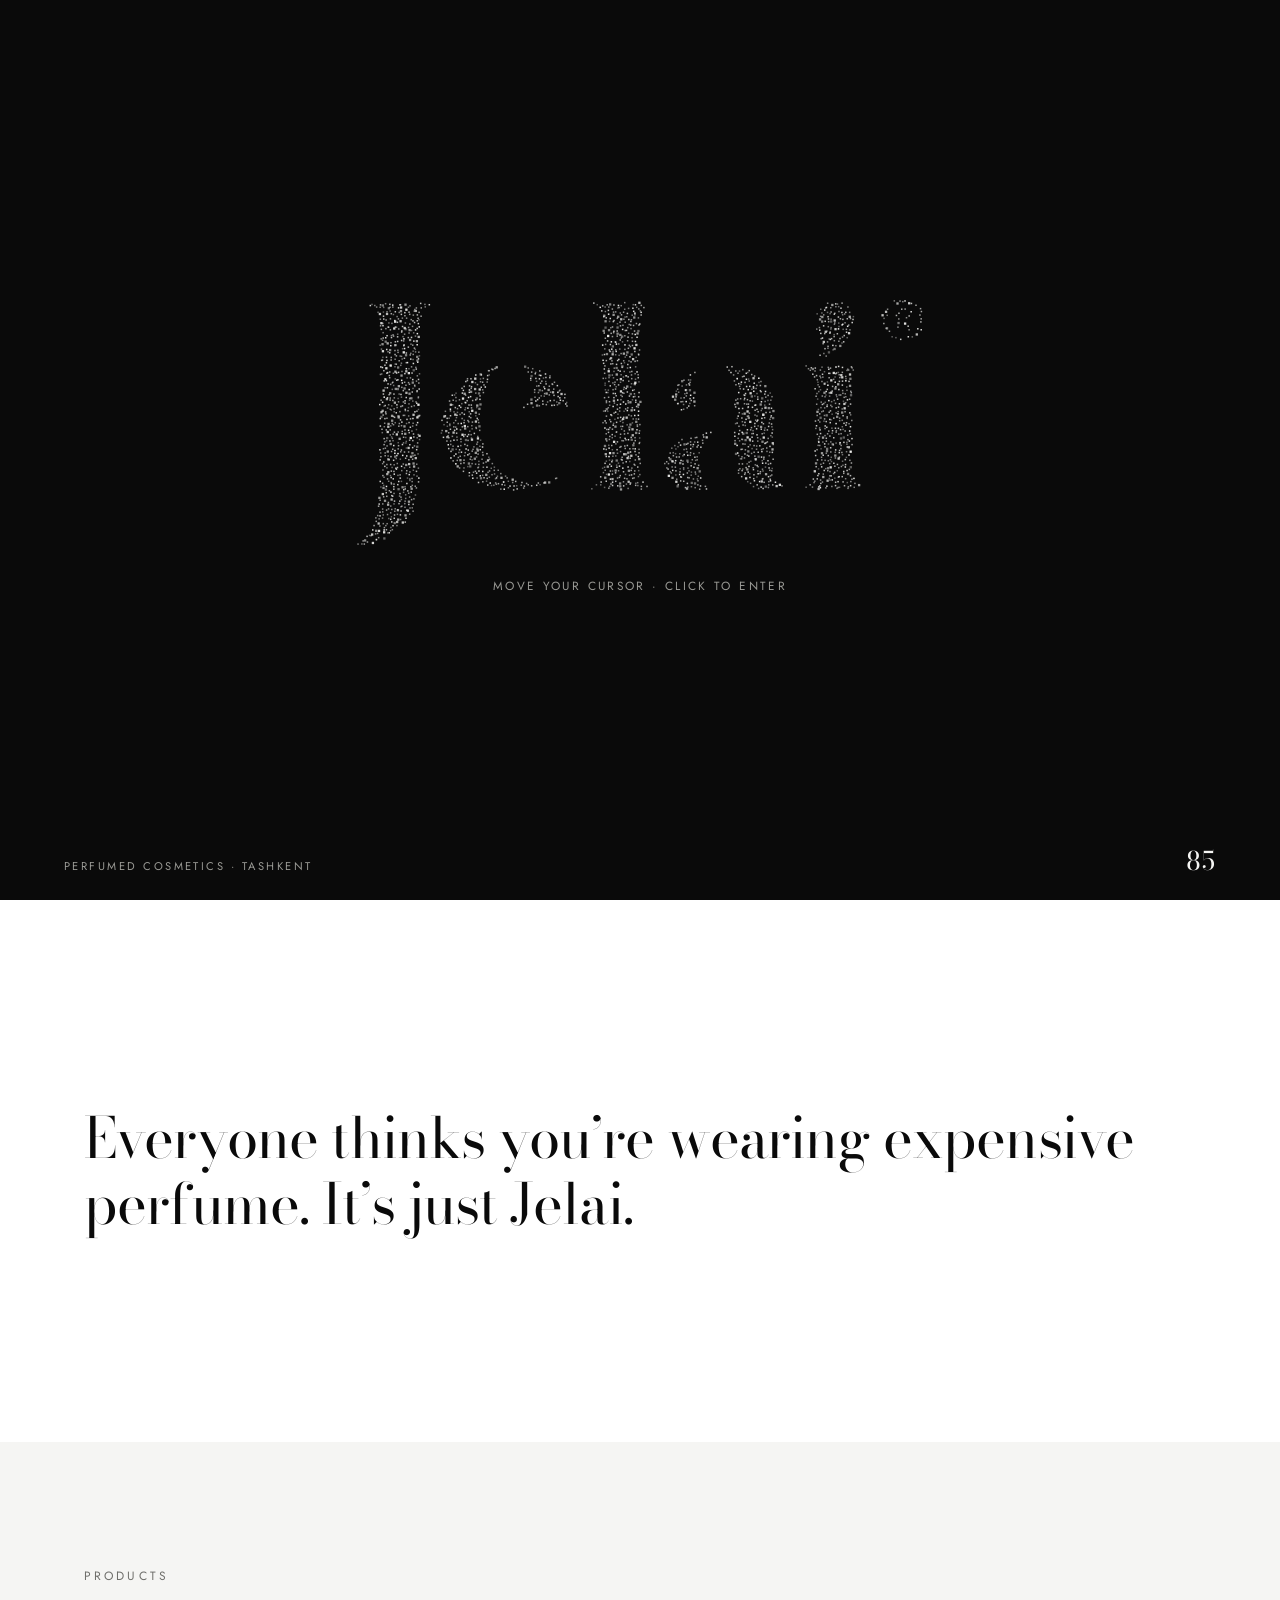
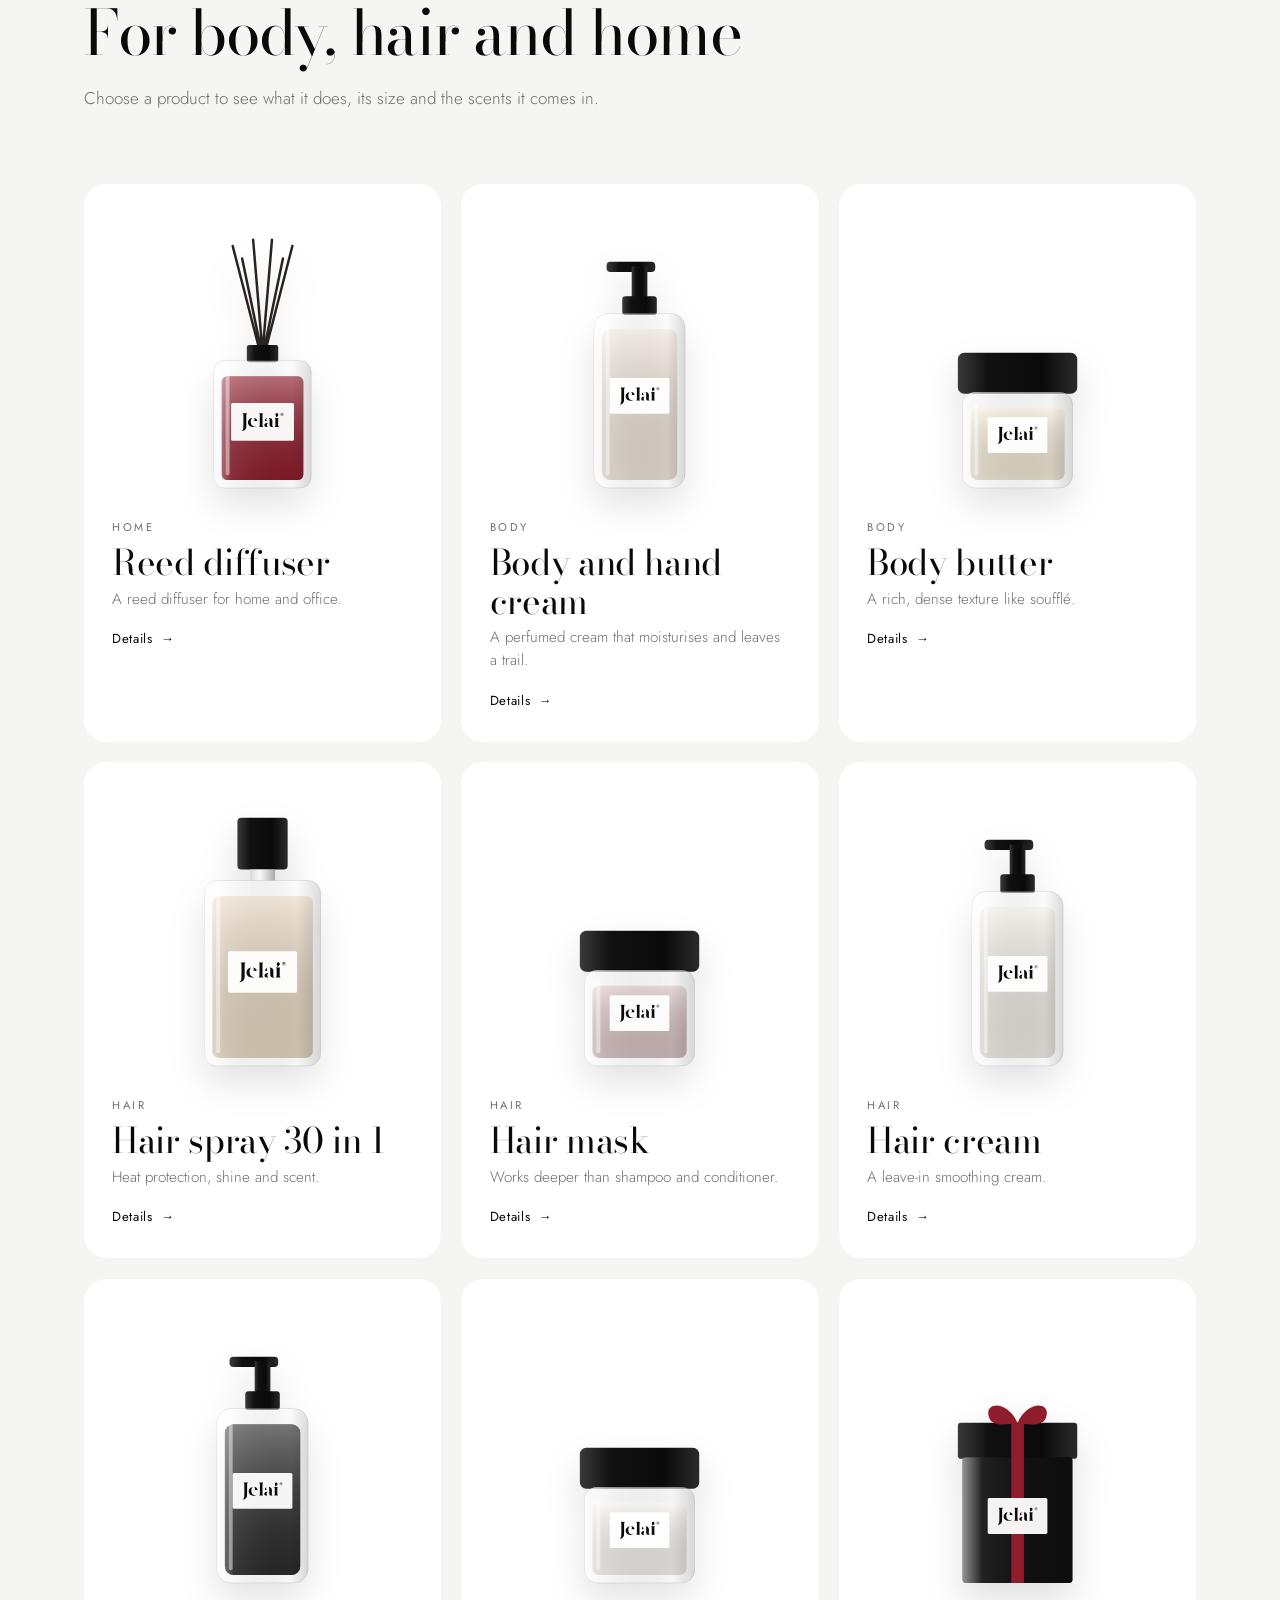
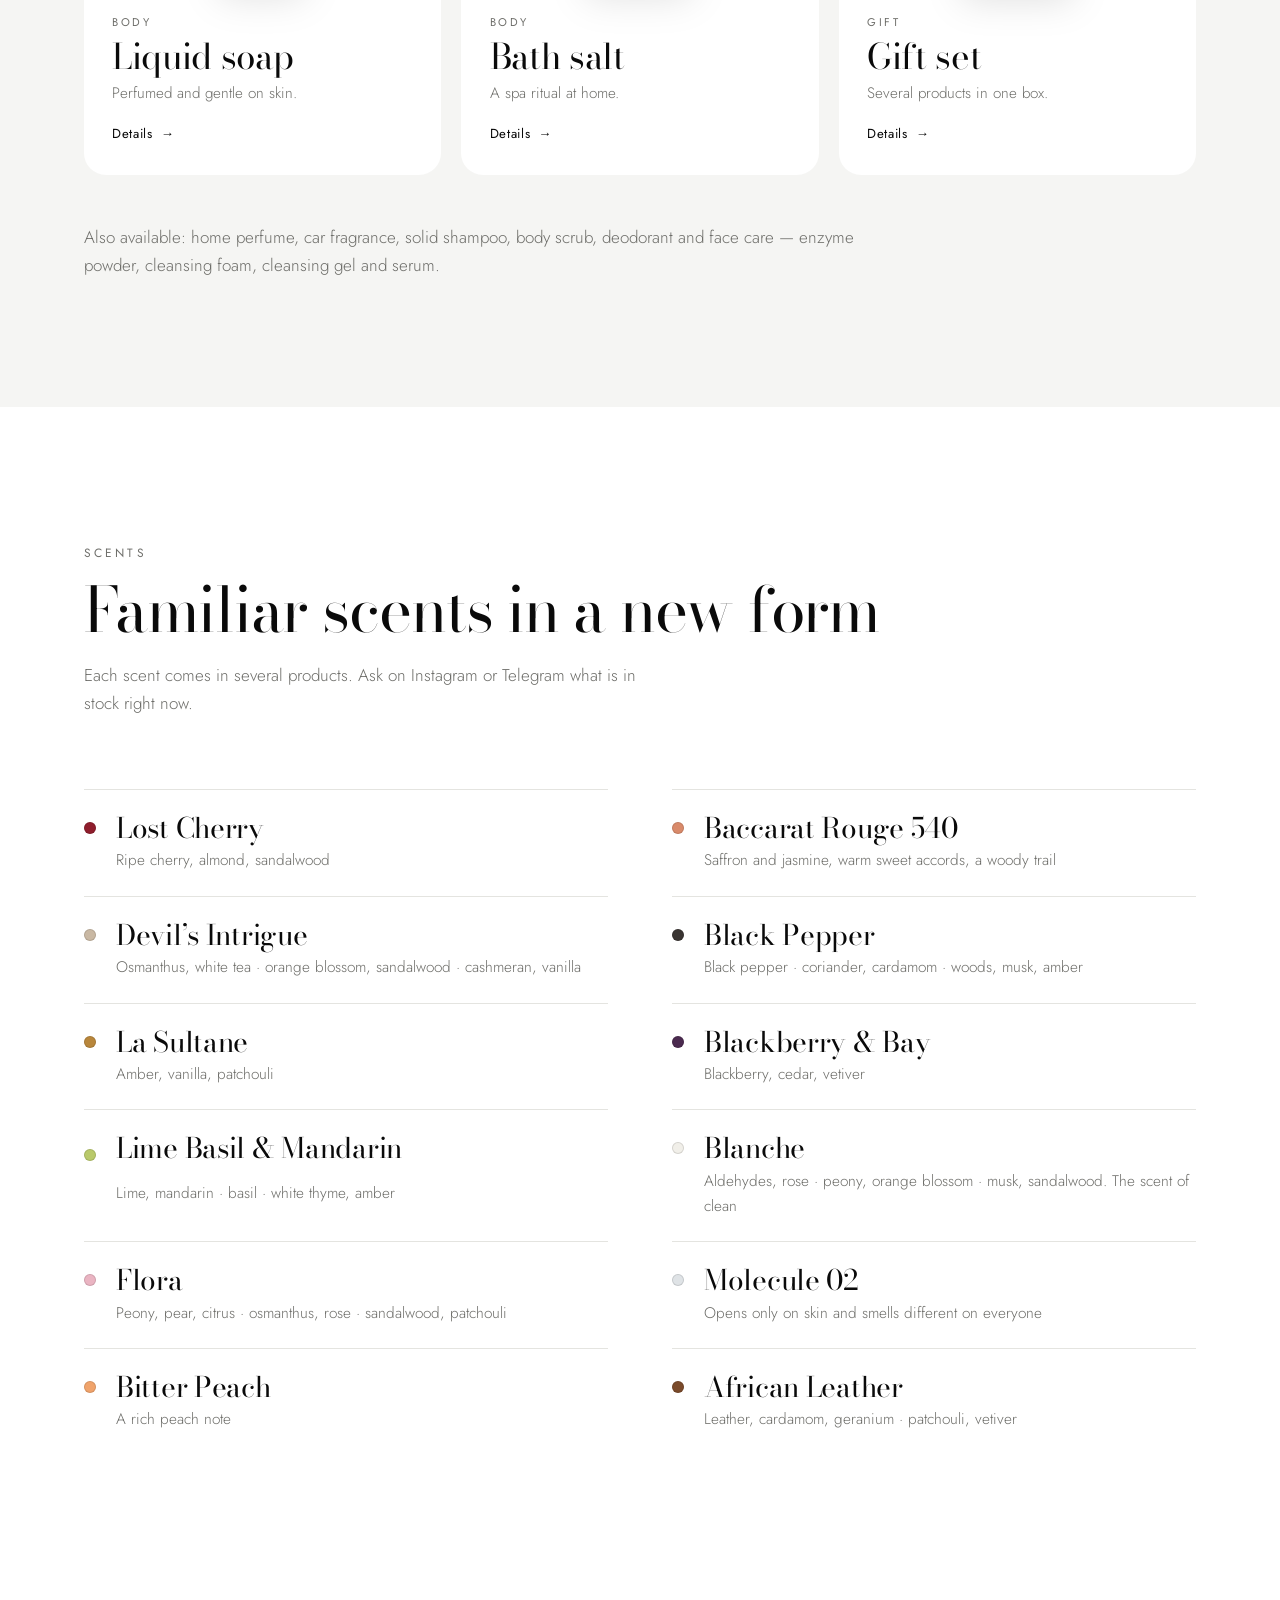
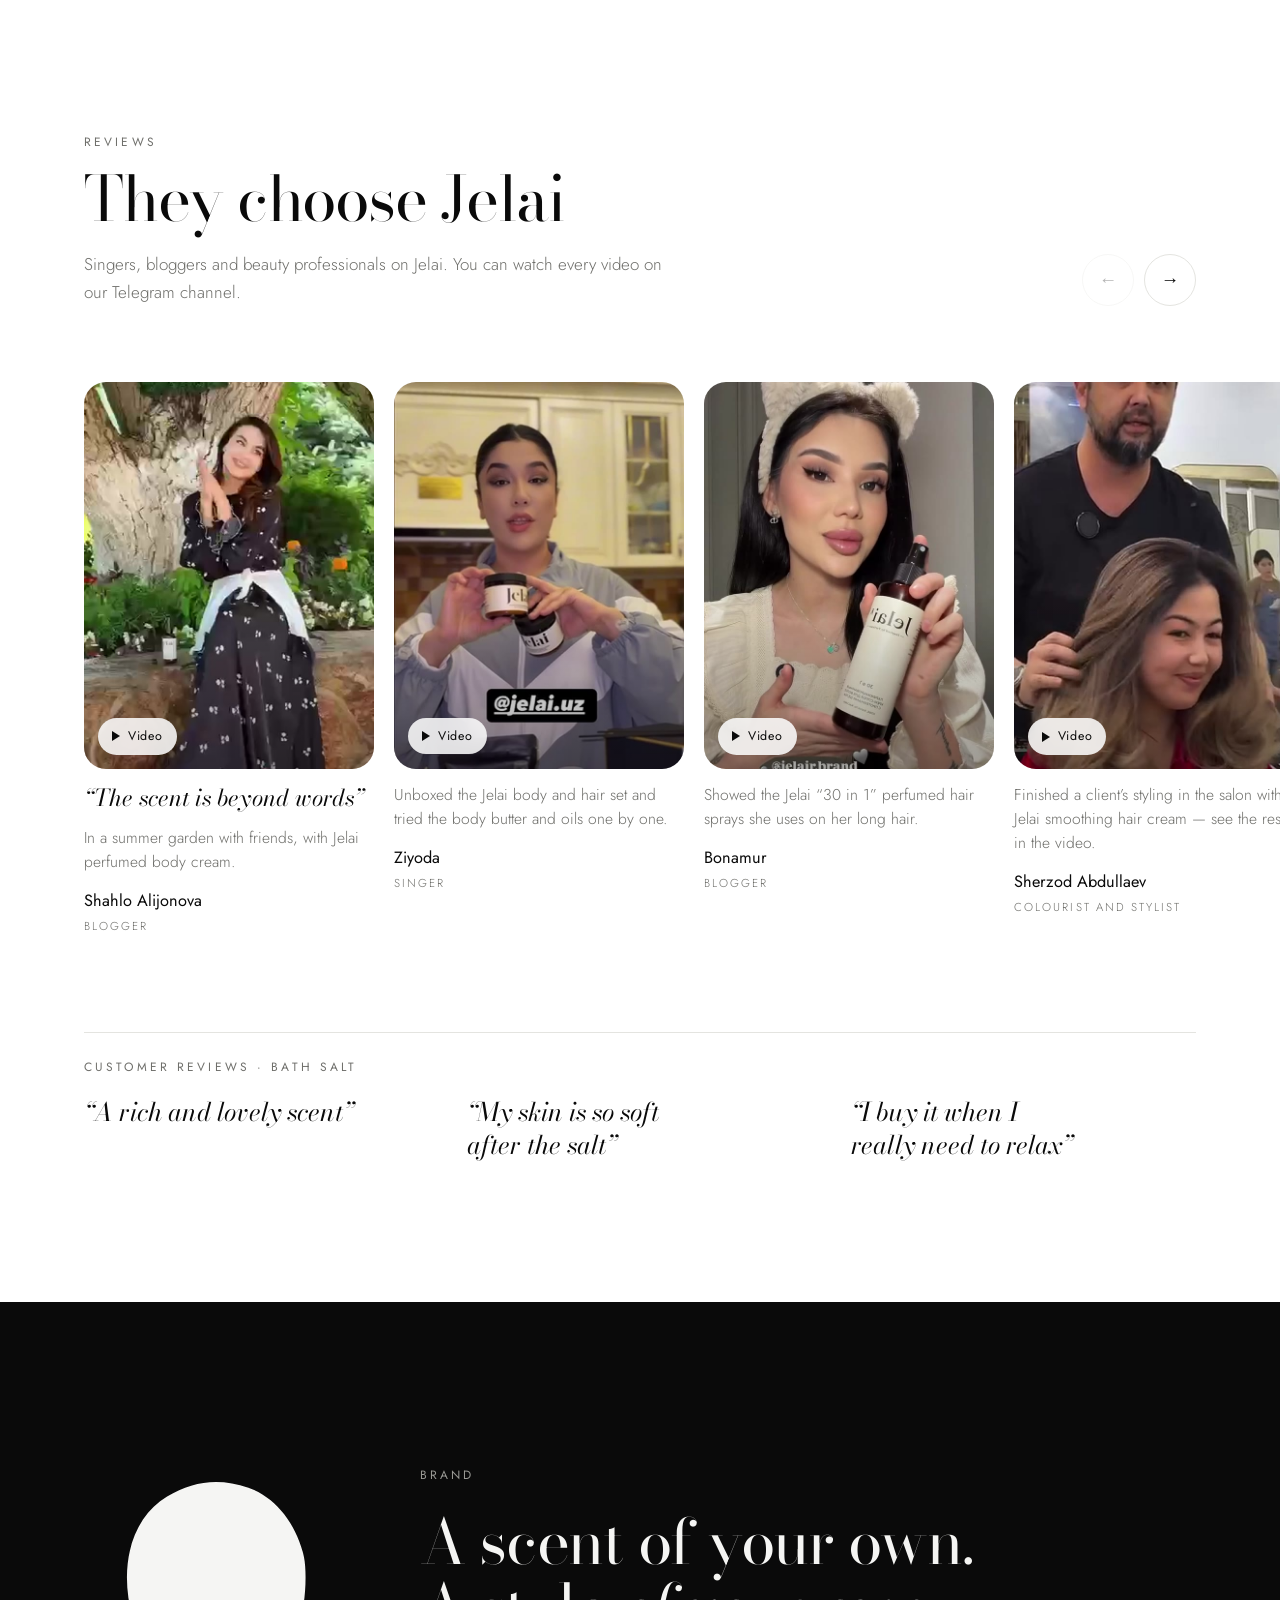
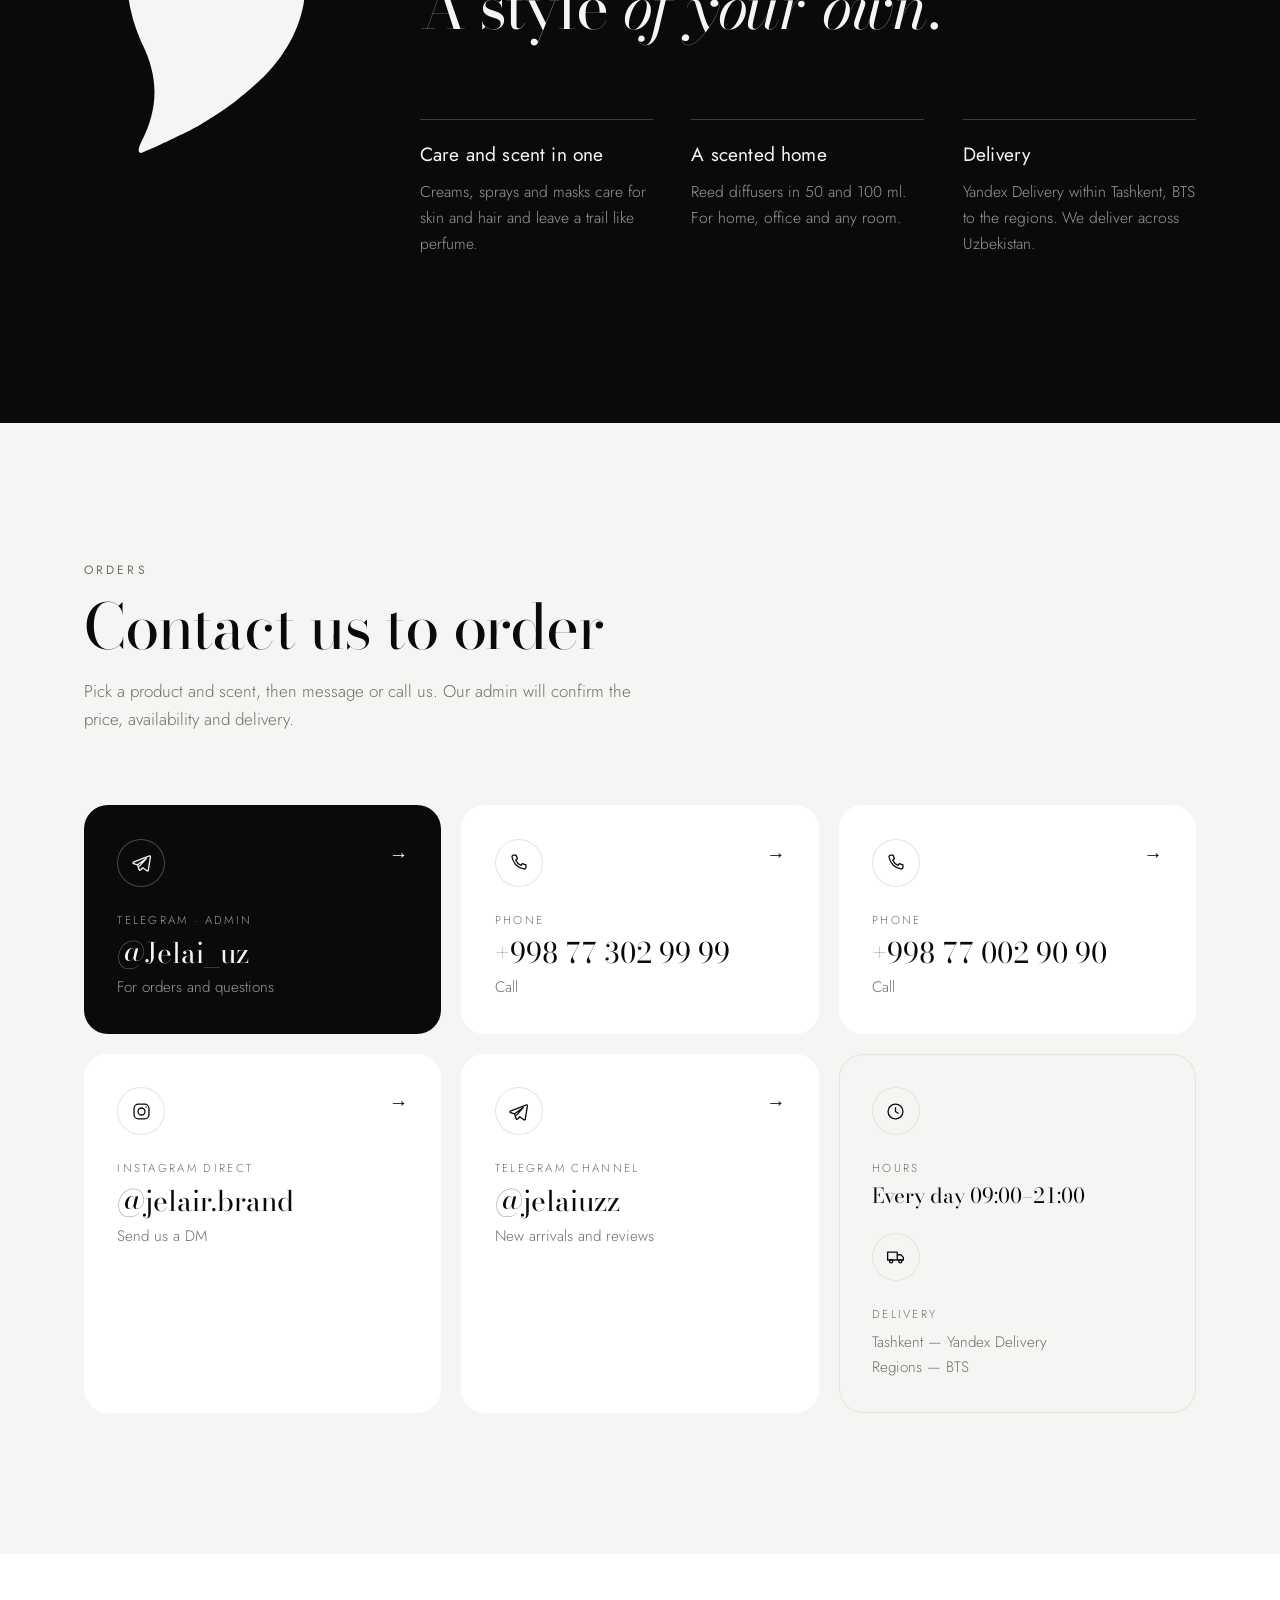
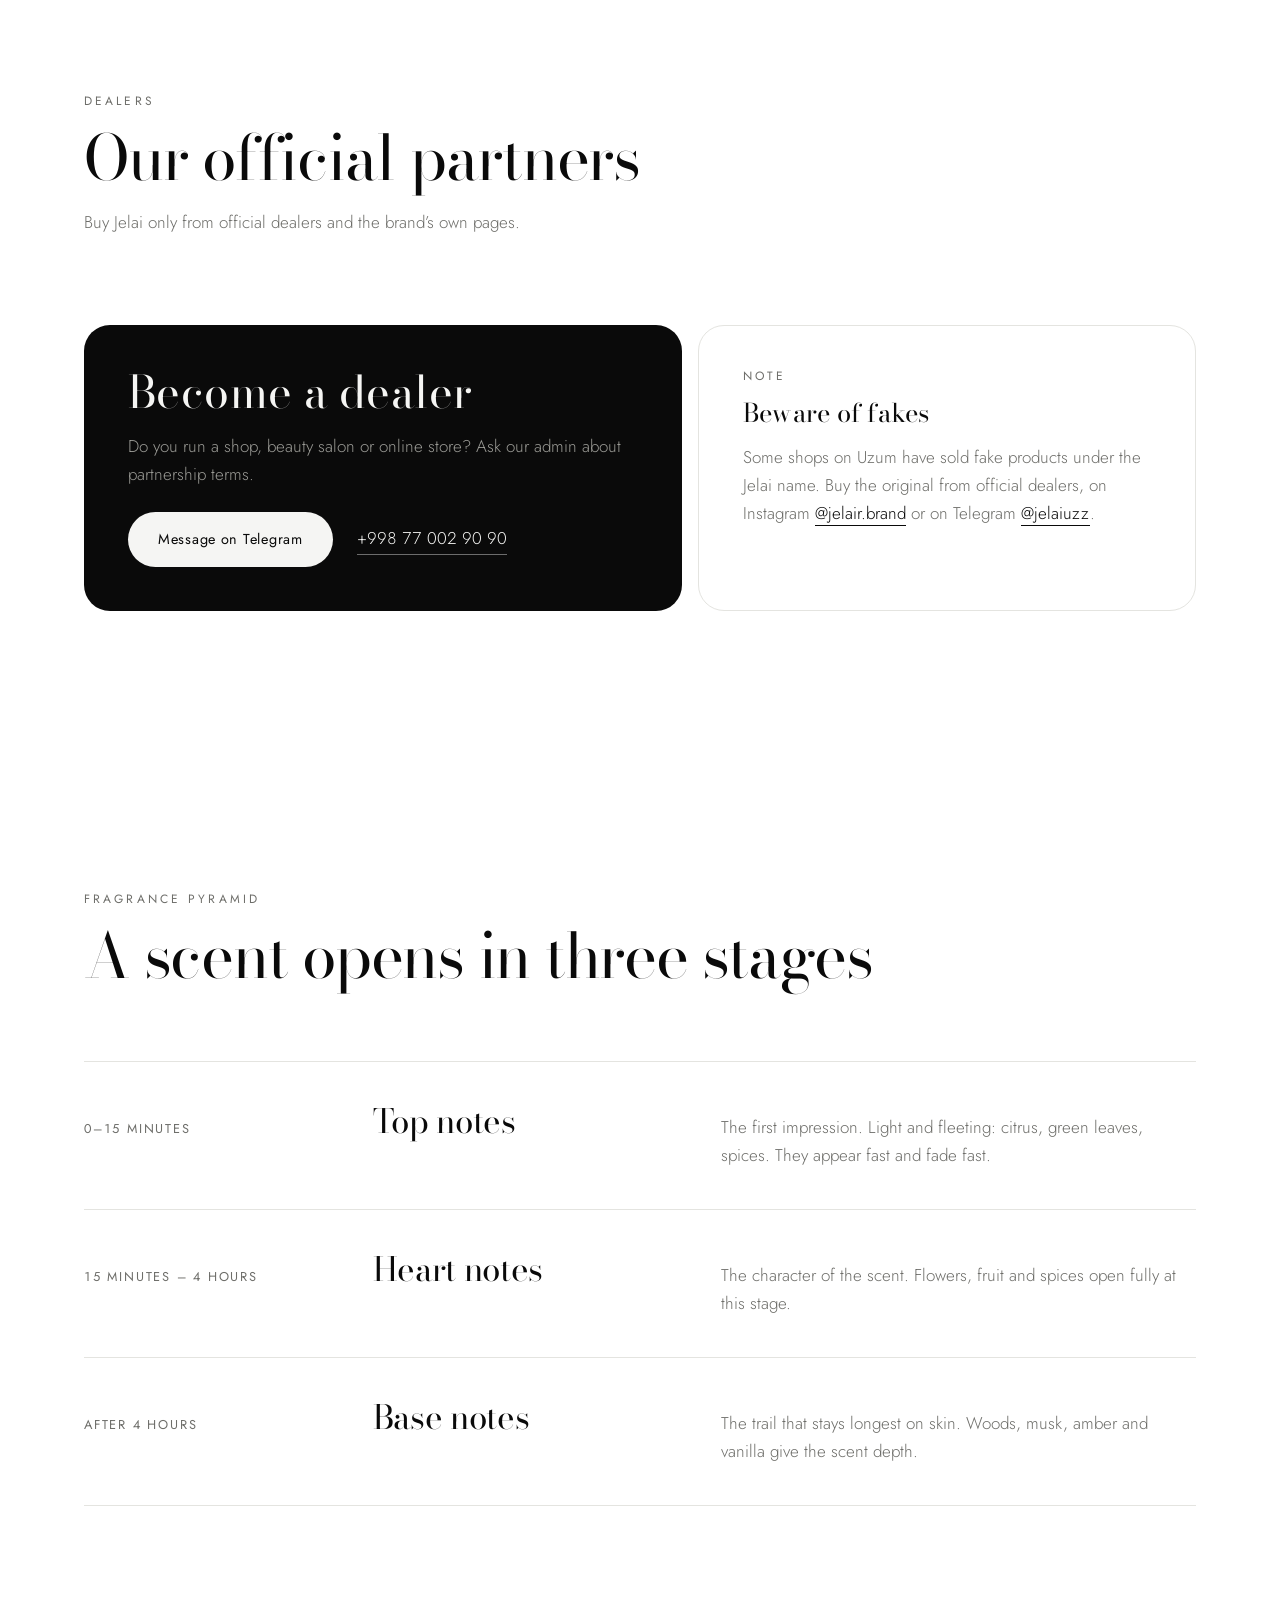
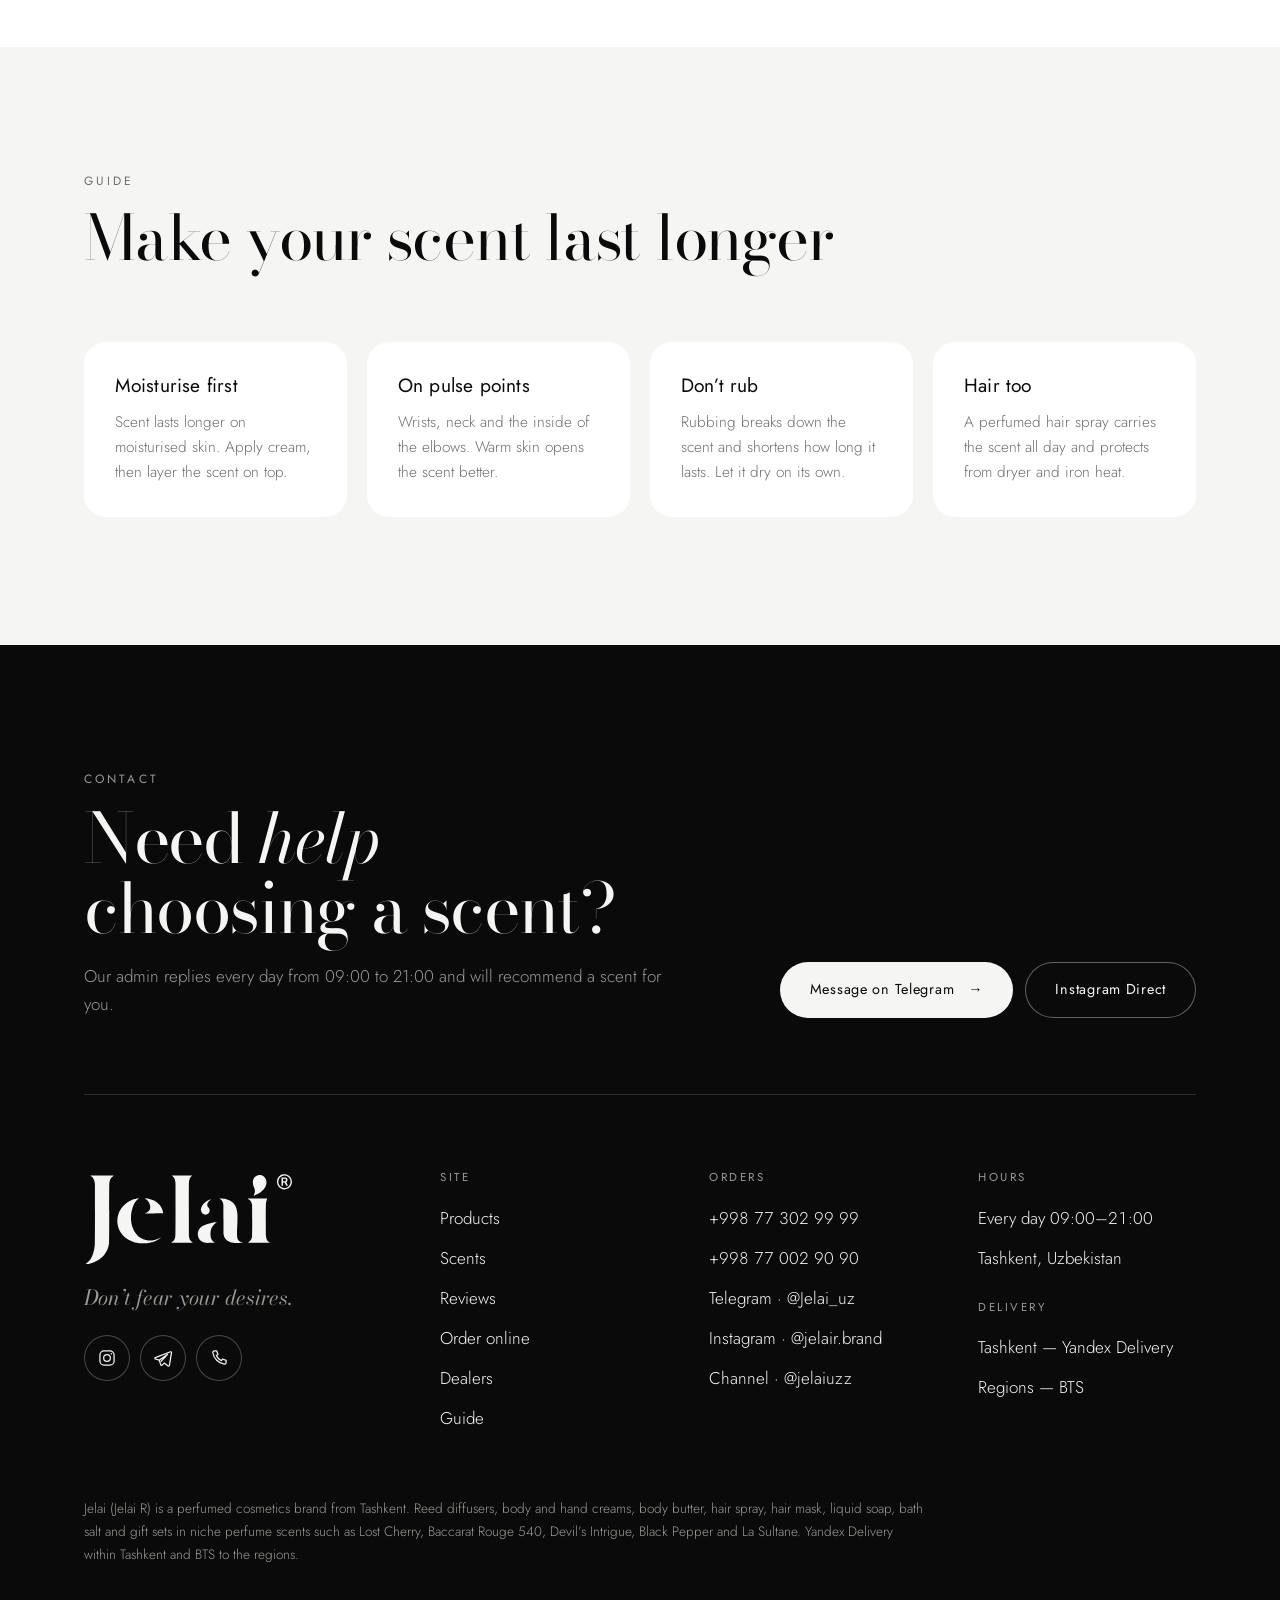
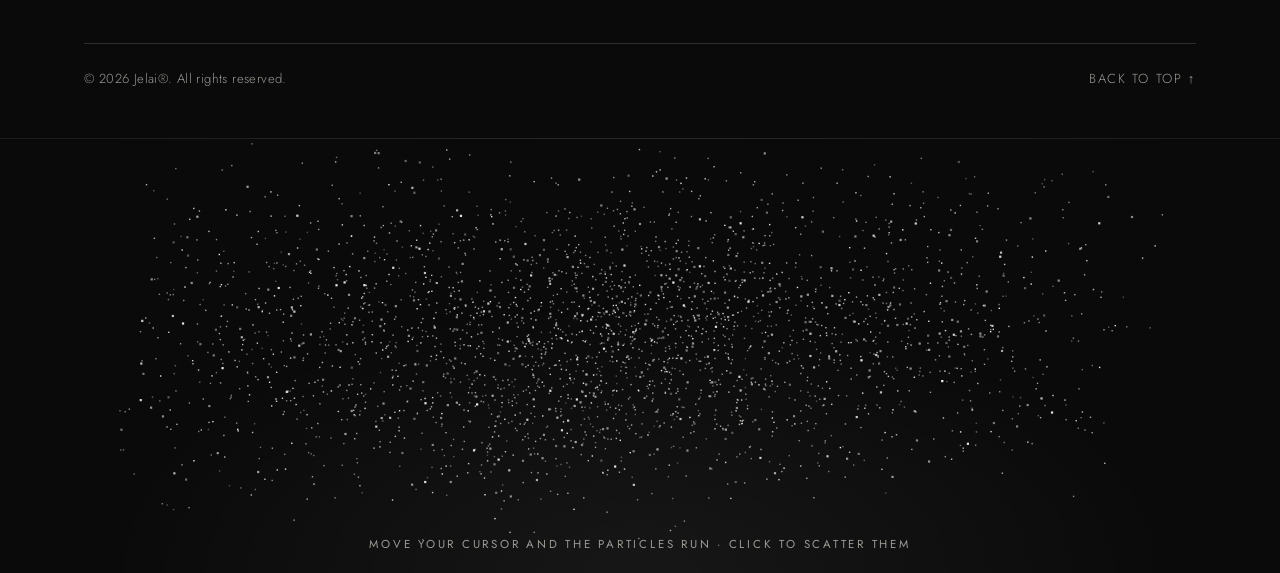
==== commit 7e20ef03: "Add dark mode with a theme toggle Follows the system setting by default; the toggle in the nav switc" ====
--- a/en/index.html
+++ b/en/index.html
@@ -15,7 +15,8 @@
 <link rel="alternate" hreflang="x-default" href="https://zerrolvl.github.io/jelair/">
 <meta name="geo.region" content="UZ-TK">
 <meta name="geo.placename" content="Toshkent">
-<meta name="theme-color" content="#0a0a0a">
+<meta name="theme-color" content="#ffffff" media="(prefers-color-scheme: light)">
+<meta name="theme-color" content="#0d0d0c" media="(prefers-color-scheme: dark)">
 <meta name="format-detection" content="telephone=no">
 <meta property="og:type" content="website">
 <meta property="og:site_name" content="Jelai">
@@ -42,6 +43,7 @@
 <script type="application/ld+json">{"@context": "https://schema.org", "@graph": [{"@type": "Organization", "@id": "https://zerrolvl.github.io/jelair/#org", "name": "Jelai", "alternateName": ["Jelai®", "Jelai R", "JelaiR", "Jelair", "Jelai.uz", "Jelai Uzbekistan", "Желай"], "url": "https://zerrolvl.github.io/jelair/", "logo": "https://zerrolvl.github.io/jelair/icon-512.png", "image": "https://zerrolvl.github.io/jelair/og-image.jpg", "slogan": "Istaklaringizdan qo‘rqmang", "description": "Jelai — Toshkentdagi parfyumlangan kosmetika brendi: uy diffuzorlari, tana va qo‘l kremlari, soch spreylari va niqoblari. O‘zbekiston bo‘ylab yetkazib berish.", "sameAs": ["https://www.instagram.com/jelair.brand/", "https://t.me/jelaiuzz", "https://taplink.cc/jelai.uz"], "contactPoint": [{"@type": "ContactPoint", "telephone": "+998773029999", "contactType": "sales", "areaServed": "UZ", "availableLanguage": ["uz", "ru"]}, {"@type": "ContactPoint", "telephone": "+998770029090", "contactType": "customer service", "areaServed": "UZ", "availableLanguage": ["uz", "ru"]}]}, {"@type": "Store", "@id": "https://zerrolvl.github.io/jelair/#store", "name": "Jelai — parfyumlangan kosmetika", "url": "https://zerrolvl.github.io/jelair/", "image": "https://zerrolvl.github.io/jelair/og-image.jpg", "logo": "https://zerrolvl.github.io/jelair/icon-512.png", "telephone": "+998773029999", "priceRange": "$$", "currenciesAccepted": "UZS", "address": {"@type": "PostalAddress", "addressLocality": "Toshkent", "addressRegion": "Toshkent", "addressCountry": "UZ"}, "areaServed": {"@type": "Country", "name": "O‘zbekiston"}, "openingHoursSpecification": [{"@type": "OpeningHoursSpecification", "dayOfWeek": ["Monday", "Tuesday", "Wednesday", "Thursday", "Friday", "Saturday", "Sunday"], "opens": "09:00", "closes": "21:00"}], "brand": {"@id": "https://zerrolvl.github.io/jelair/#org"}, "parentOrganization": {"@id": "https://zerrolvl.github.io/jelair/#org"}}, {"@type": "WebSite", "@id": "https://zerrolvl.github.io/jelair/#site", "url": "https://zerrolvl.github.io/jelair/", "name": "Jelai", "alternateName": "Jelai Uzbekistan", "inLanguage": "en", "publisher": {"@id": "https://zerrolvl.github.io/jelair/#org"}}, {"@type": "WebPage", "@id": "https://zerrolvl.github.io/jelair/en/#page", "url": "https://zerrolvl.github.io/jelair/en/", "name": "Jelai® — parfyumlangan kosmetika va uy iforlari, Toshkent", "isPartOf": {"@id": "https://zerrolvl.github.io/jelair/#site"}, "about": {"@id": "https://zerrolvl.github.io/jelair/#org"}, "inLanguage": "en", "primaryImageOfPage": {"@type": "ImageObject", "url": "https://zerrolvl.github.io/jelair/og-image.jpg", "width": 1200, "height": 630}}]}</script>
 <script>
   document.documentElement.classList.add('js');
+  try { var th = localStorage.getItem('jelai-theme'); if (th === 'dark' || th === 'light') document.documentElement.dataset.theme = th; } catch (e) {}
   try { if (!sessionStorage.getItem('jelai-seen') && !matchMedia('(prefers-reduced-motion: reduce)').matches) document.documentElement.classList.add('loading'); } catch (e) { document.documentElement.classList.add('loading'); }
 </script>
 <link rel="preconnect" href="https://fonts.googleapis.com">
@@ -104,6 +106,10 @@
       <a href="#aloqa">Contact</a>
       <span class="lang" role="group" aria-label="Language"><a href="../" hreflang="uz" lang="uz">UZ</a><a href="../ru/" hreflang="ru" lang="ru">RU</a><a href="./" hreflang="en" lang="en" aria-current="true">EN</a></span>
     </nav>
+    <button class="theme-btn" id="themeBtn" type="button" aria-label="Light or dark mode">
+      <svg class="moon" viewBox="0 0 24 24" aria-hidden="true"><path d="M20 14.5A8.5 8.5 0 0 1 9.5 4a8.5 8.5 0 1 0 10.5 10.5Z"/></svg>
+      <svg class="sun" viewBox="0 0 24 24" aria-hidden="true"><circle cx="12" cy="12" r="4"/><path d="M12 2.5v2M12 19.5v2M4.6 4.6 6 6M18 18l1.4 1.4M2.5 12h2M19.5 12h2M4.6 19.4 6 18M18 6l1.4-1.4"/></svg>
+    </button>
     <button class="nav-toggle" id="navToggle" aria-expanded="false" aria-controls="menu" aria-label="Menu"><span></span><span></span></button>
   </div>
 </header>
@@ -119,7 +125,7 @@
         <a class="btn" href="#mahsulotlar">View products <span aria-hidden="true">→</span></a>
       </div>
       <div class="hero-art" id="heroArt"><svg class="bottle" viewBox="0 0 200 330" aria-hidden="true">
-  <g stroke="#2a2420" stroke-width="3.2" stroke-linecap="round">
+  <g stroke="currentColor" stroke-width="3.2" stroke-linecap="round">
     <path d="M97 150 62 14M100 150 88 6M100 150 112 6M103 150 138 14M99 150 74 30M101 150 126 30"></path>
   </g>
   <rect x="80" y="140" width="40" height="22" rx="3" fill="url(#g-cap)"></rect>
@@ -150,7 +156,7 @@
       </header>
       <div class="grid" id="grid"><button class="card reveal" type="button" data-i="0" style="--d:0s" aria-haspopup="dialog">
   <span class="card-art"><svg class="bottle" viewBox="0 0 200 330" aria-hidden="true">
-  <g stroke="#2a2420" stroke-width="3.2" stroke-linecap="round">
+  <g stroke="currentColor" stroke-width="3.2" stroke-linecap="round">
     <path d="M97 150 62 14M100 150 88 6M100 150 112 6M103 150 138 14M99 150 74 30M101 150 126 30"></path>
   </g>
   <rect x="80" y="140" width="40" height="22" rx="3" fill="url(#g-cap)"></rect>
--- a/styles.css
+++ b/styles.css
@@ -7,12 +7,42 @@
   --muted: #6e6e6a;
   --on-ink: #f5f5f3;
   --on-ink-muted: #9a9a95;
+  --band: #0a0a0a;                       /* qora bloklar: footer, brend, kirish ekrani — ikkala rejimda ham qora */
+  --nav-bg: rgba(255, 255, 255, .78);
+  --glass: rgba(255, 255, 255, .86);
+  --error: #a3263a;
+  --shadow: rgba(0, 0, 0, .25);
   --display: "Bodoni Moda", "Didot", "Bodoni MT", "Playfair Display", Georgia, serif;
   --body: "Jost", "Helvetica Neue", Helvetica, Arial, sans-serif;
   --ease: cubic-bezier(.22, 1, .36, 1);
   --ease-io: cubic-bezier(.76, 0, .24, 1);
   --gutter: clamp(20px, 5vw, 64px);
   color-scheme: light;
+}
+
+/* Tungi rejim: tizim sozlamasi bo‘yicha yoki menyudagi tugma orqali (data-theme) */
+@media (prefers-color-scheme: dark) {
+  :root:not([data-theme="light"]) {
+    --ink: #f2f1ed; --paper: #0d0d0c; --mist: #161615; --line: #2c2b29; --muted: #9c9a94;
+    --on-ink: #0d0d0c; --on-ink-muted: #6f6e69;
+    --band: #050505; --nav-bg: rgba(13, 13, 12, .74); --glass: rgba(24, 24, 23, .82);
+    --error: #ff8a9a; --shadow: rgba(0, 0, 0, .6);
+    color-scheme: dark;
+  }
+}
+:root[data-theme="dark"] {
+  --ink: #f2f1ed; --paper: #0d0d0c; --mist: #161615; --line: #2c2b29; --muted: #9c9a94;
+  --on-ink: #0d0d0c; --on-ink-muted: #6f6e69;
+  --band: #050505; --nav-bg: rgba(13, 13, 12, .74); --glass: rgba(24, 24, 23, .82);
+  --error: #ff8a9a; --shadow: rgba(0, 0, 0, .6);
+  color-scheme: dark;
+}
+/* Qora bloklar ichida ranglar har doim bir xil */
+#loader, .philosophy, .footer, .cc-main, .dc-join {
+  --ink: #0a0a0a; --on-ink: #f5f5f3; --on-ink-muted: #9a9a95;
+}
+html.theme-anim, html.theme-anim *, html.theme-anim *::before, html.theme-anim *::after {
+  transition: background-color .45s ease, color .45s ease, border-color .45s ease, fill .45s ease, box-shadow .45s ease !important;
 }
 
 *, *::before, *::after { box-sizing: border-box; }
@@ -60,7 +90,7 @@
 #loader { display: none; }
 .loading #loader, #loader.out {
   position: fixed; inset: 0; z-index: 100; display: block;
-  background: var(--ink); color: var(--on-ink);
+  background: var(--band); color: var(--on-ink);
   touch-action: none; cursor: pointer; user-select: none; -webkit-user-select: none;
 }
 #loader.out { pointer-events: none; }
@@ -93,7 +123,7 @@
 }
 .nav::before {
   content: ""; position: absolute; inset: 0; z-index: -2;
-  background: rgba(255, 255, 255, .78);
+  background: var(--nav-bg);
   -webkit-backdrop-filter: saturate(180%) blur(20px);
   backdrop-filter: saturate(180%) blur(20px);
   opacity: 0; transition: opacity .4s;
@@ -222,7 +252,7 @@
   background: var(--paper); border-radius: 22px; overflow: hidden;
   transition: transform .7s var(--ease), box-shadow .7s var(--ease);
 }
-.card:hover { transform: translateY(-6px); box-shadow: 0 30px 60px -30px rgba(0, 0, 0, .25); }
+.card:hover { transform: translateY(-6px); box-shadow: 0 30px 60px -30px var(--shadow); }
 .card-art { display: grid; place-items: center; padding: clamp(28px, 4vw, 52px) 0 clamp(12px, 2vw, 24px); }
 .card-art .bottle { width: 44%; height: auto; transition: transform .9s var(--ease); filter: drop-shadow(0 18px 18px rgba(0, 0, 0, .12)); }
 .card:hover .bottle { transform: translateY(-6px) scale(1.04); }
@@ -257,7 +287,7 @@
 @media (max-width: 760px) { .scent-list { grid-template-columns: 1fr; } }
 
 /* ---------- Brend ---------- */
-.philosophy { background: var(--ink); color: var(--on-ink); padding-block: clamp(88px, 13vw, 180px); overflow: hidden; }
+.philosophy { background: var(--band); color: var(--on-ink); padding-block: clamp(88px, 13vw, 180px); overflow: hidden; }
 .philosophy .eyebrow { color: var(--on-ink-muted); }
 .phil-in { display: grid; grid-template-columns: minmax(0, .5fr) minmax(0, 1.5fr); gap: clamp(24px, 6vw, 96px); align-items: start; }
 .phil-drop { width: min(100%, 210px); fill: var(--on-ink); justify-self: center; }
@@ -336,7 +366,7 @@
 .dots i.f { background: var(--ink); }
 .sheet-close {
   position: absolute; top: 14px; right: 14px; z-index: 2; width: 44px; height: 44px; border-radius: 50%;
-  background: rgba(255, 255, 255, .8); -webkit-backdrop-filter: blur(10px); backdrop-filter: blur(10px);
+  background: var(--glass); -webkit-backdrop-filter: blur(10px); backdrop-filter: blur(10px);
   transition: transform .4s var(--ease);
 }
 .sheet-close:hover { transform: rotate(90deg); }
@@ -487,7 +517,7 @@
 .rev-play {
   position: absolute; left: 14px; bottom: 14px; z-index: 1;
   display: inline-flex; align-items: center; gap: 8px; padding: 8px 14px 8px 10px; border-radius: 999px;
-  background: rgba(255, 255, 255, .88); -webkit-backdrop-filter: blur(10px); backdrop-filter: blur(10px);
+  background: var(--glass); -webkit-backdrop-filter: blur(10px); backdrop-filter: blur(10px);
   font-size: .78rem; font-weight: 400; letter-spacing: .06em; color: var(--ink);
 }
 .rev-play i { width: 0; height: 0; border-style: solid; border-width: 5px 0 5px 8px; border-color: transparent transparent transparent var(--ink); margin-left: 4px; }
@@ -514,7 +544,7 @@
   padding: clamp(24px, 2.6vw, 34px); border-radius: 24px; background: var(--paper);
   transition: transform .6s var(--ease), box-shadow .6s var(--ease), background .3s;
 }
-a.cc:hover { transform: translateY(-4px); box-shadow: 0 28px 60px -34px rgba(0, 0, 0, .3); }
+a.cc:hover { transform: translateY(-4px); box-shadow: 0 28px 60px -34px var(--shadow); }
 .cc-ico { width: 48px; height: 48px; border-radius: 50%; display: grid; place-items: center; margin-bottom: 18px; box-shadow: inset 0 0 0 1px var(--line); }
 .cc-ico svg { width: 21px; height: 21px; fill: none; stroke: var(--ink); stroke-width: 1.5; stroke-linejoin: round; stroke-linecap: round; }
 .cc-ico .dot { fill: var(--ink); stroke: none; }
@@ -523,7 +553,7 @@
 .cc-note { color: var(--muted); font-size: .95rem; }
 .cc-go { position: absolute; top: clamp(24px, 2.6vw, 34px); right: clamp(24px, 2.6vw, 34px); font-size: 1.2rem; transition: transform .5s var(--ease); }
 a.cc:hover .cc-go { transform: translateX(5px); }
-.cc-main { background: var(--ink); color: var(--on-ink); }
+.cc-main { background: var(--band); color: var(--on-ink); }
 .cc-main .cc-label, .cc-main .cc-note { color: var(--on-ink-muted); }
 .cc-main .cc-ico { box-shadow: inset 0 0 0 1px rgba(255, 255, 255, .25); }
 .cc-main .cc-ico svg { stroke: var(--on-ink); }
@@ -550,7 +580,7 @@
 .dealer a { font-weight: 400; }
 .dealer-cta { display: grid; grid-template-columns: minmax(0, 1.2fr) minmax(0, 1fr); gap: 16px; }
 .dc-join, .dc-warn { display: grid; gap: 16px; align-content: start; border-radius: 26px; padding: clamp(26px, 3.6vw, 44px); }
-.dc-join { background: var(--ink); color: var(--on-ink); }
+.dc-join { background: var(--band); color: var(--on-ink); }
 .dc-join h3 { font: 400 clamp(2rem, 3.6vw, 2.8rem)/1.05 var(--display); }
 .dc-join p { color: var(--on-ink-muted); max-width: 32em; }
 .dc-actions { display: flex; flex-wrap: wrap; gap: 14px 24px; align-items: center; margin-top: 8px; }
@@ -565,7 +595,7 @@
 .seo-about { color: var(--on-ink-muted); font-size: .85rem; line-height: 1.7; max-width: 62em; }
 
 /* ---------- Footer ---------- */
-.footer { position: relative; overflow: hidden; background: var(--ink); color: var(--on-ink); padding-block: clamp(72px, 10vw, 128px) 0; }
+.footer { position: relative; overflow: hidden; background: var(--band); color: var(--on-ink); padding-block: clamp(72px, 10vw, 128px) 0; }
 .footer .wrap { position: relative; z-index: 1; display: grid; gap: clamp(48px, 6vw, 80px); }
 .footer a { transition: color .3s, opacity .3s, border-color .3s, background .3s; }
 .ft-cta {
@@ -656,3 +686,23 @@
 }
 .ft-cursor::after { content: ""; position: absolute; left: 50%; top: 50%; width: 5px; height: 5px; margin: -2.5px 0 0 -2.5px; border-radius: 50%; background: #f5f5f3; }
 .ft-play.hovering .ft-cursor { opacity: 1; }
+
+/* ---------- Rejim tugmasi ---------- */
+.theme-btn {
+  position: relative; z-index: 1; width: 44px; height: 44px; border-radius: 50%; display: grid; place-items: center;
+  margin-left: clamp(14px, 2vw, 26px); transition: background .3s;
+}
+.theme-btn:hover { background: var(--mist); }
+.theme-btn svg { width: 21px; height: 21px; fill: none; stroke: var(--ink); stroke-width: 1.5; stroke-linecap: round; stroke-linejoin: round; transition: transform .6s var(--ease); }
+.theme-btn:active svg { transform: rotate(-30deg) scale(.9); }
+.theme-btn .sun { display: none; }
+@media (prefers-color-scheme: dark) { :root:not([data-theme="light"]) .theme-btn .sun { display: block; } :root:not([data-theme="light"]) .theme-btn .moon { display: none; } }
+:root[data-theme="dark"] .theme-btn .sun { display: block; }
+:root[data-theme="dark"] .theme-btn .moon { display: none; }
+@media (max-width: 760px) { .theme-btn { margin-left: auto; margin-right: 2px; } }
+/* Tungi rejimda shishalar va rasmlar biroz yumshoqroq */
+@media (prefers-color-scheme: dark) { :root:not([data-theme="light"]) .rev-img img { filter: brightness(.92); } }
+:root[data-theme="dark"] .rev-img img { filter: brightness(.92); }
+.bottle { color: #2a2420; }
+@media (prefers-color-scheme: dark) { :root:not([data-theme="light"]) .bottle { color: #b9aea3; } }
+:root[data-theme="dark"] .bottle { color: #b9aea3; }
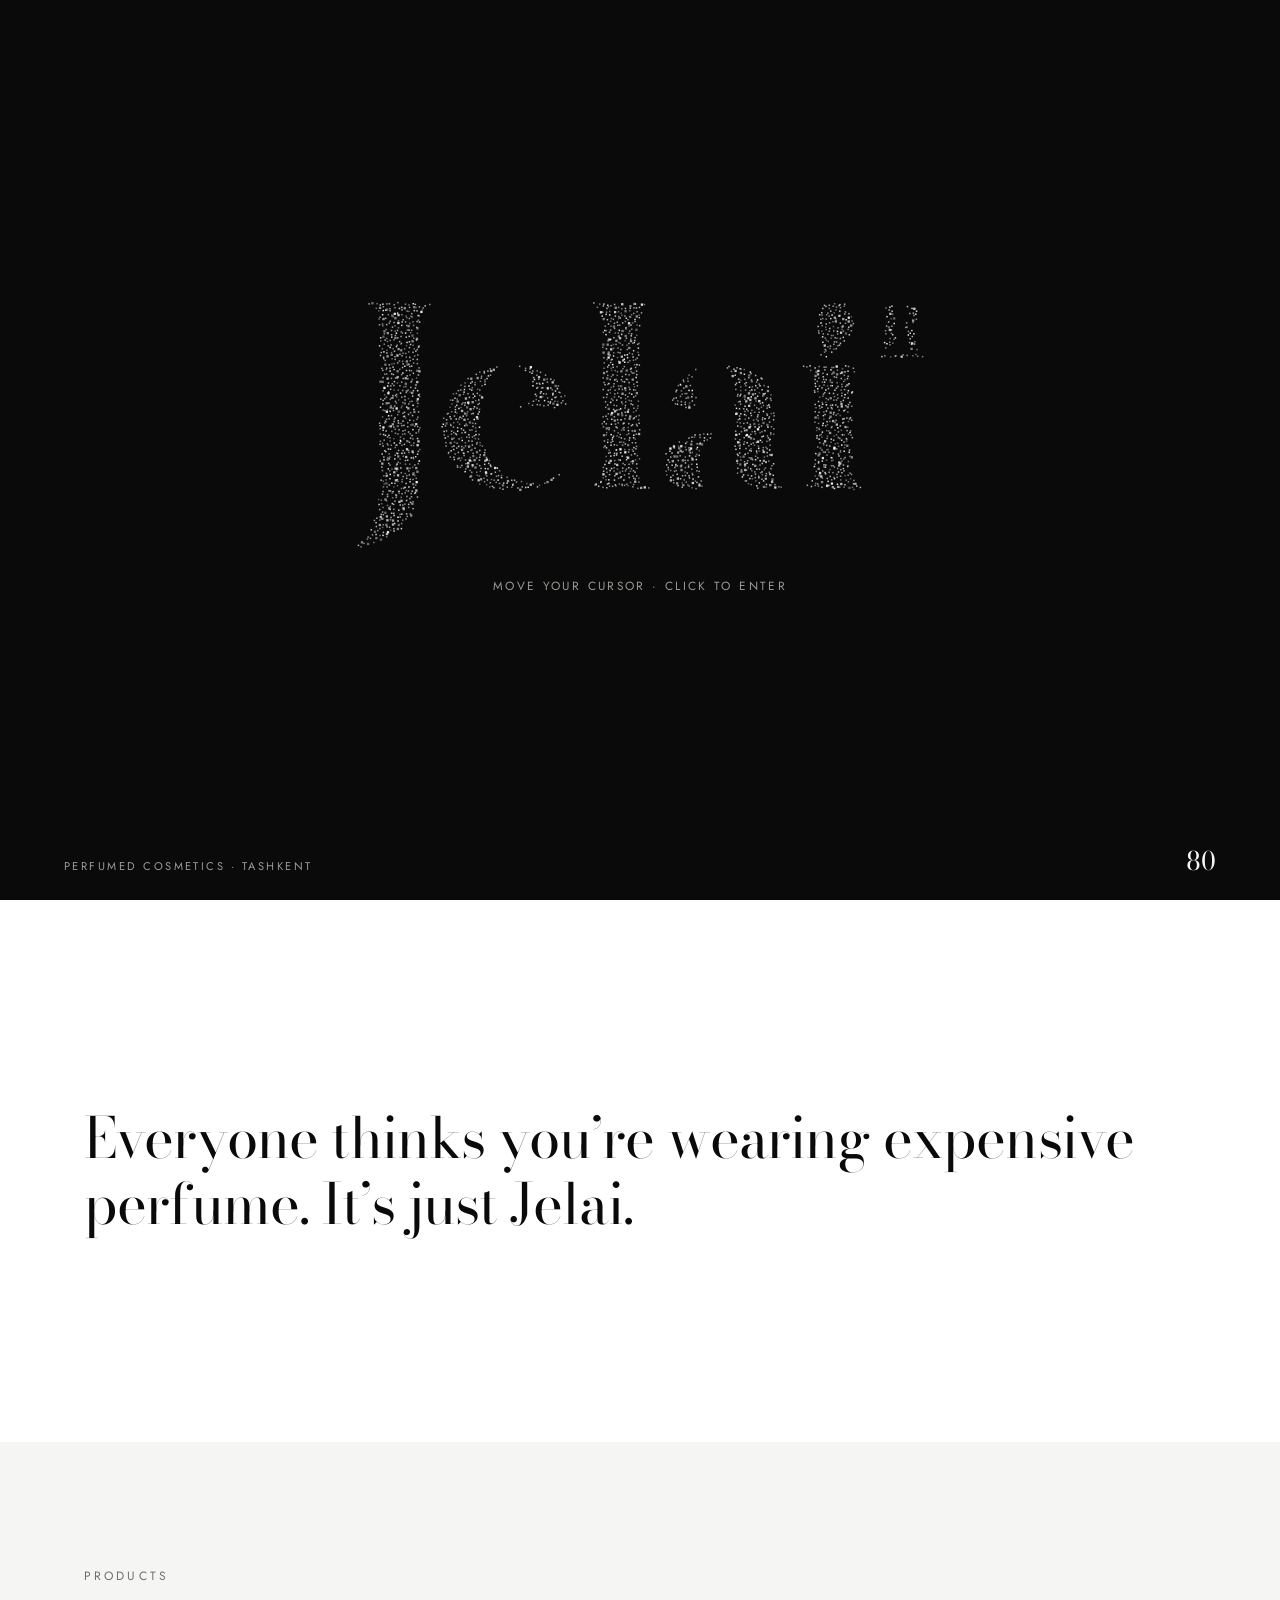
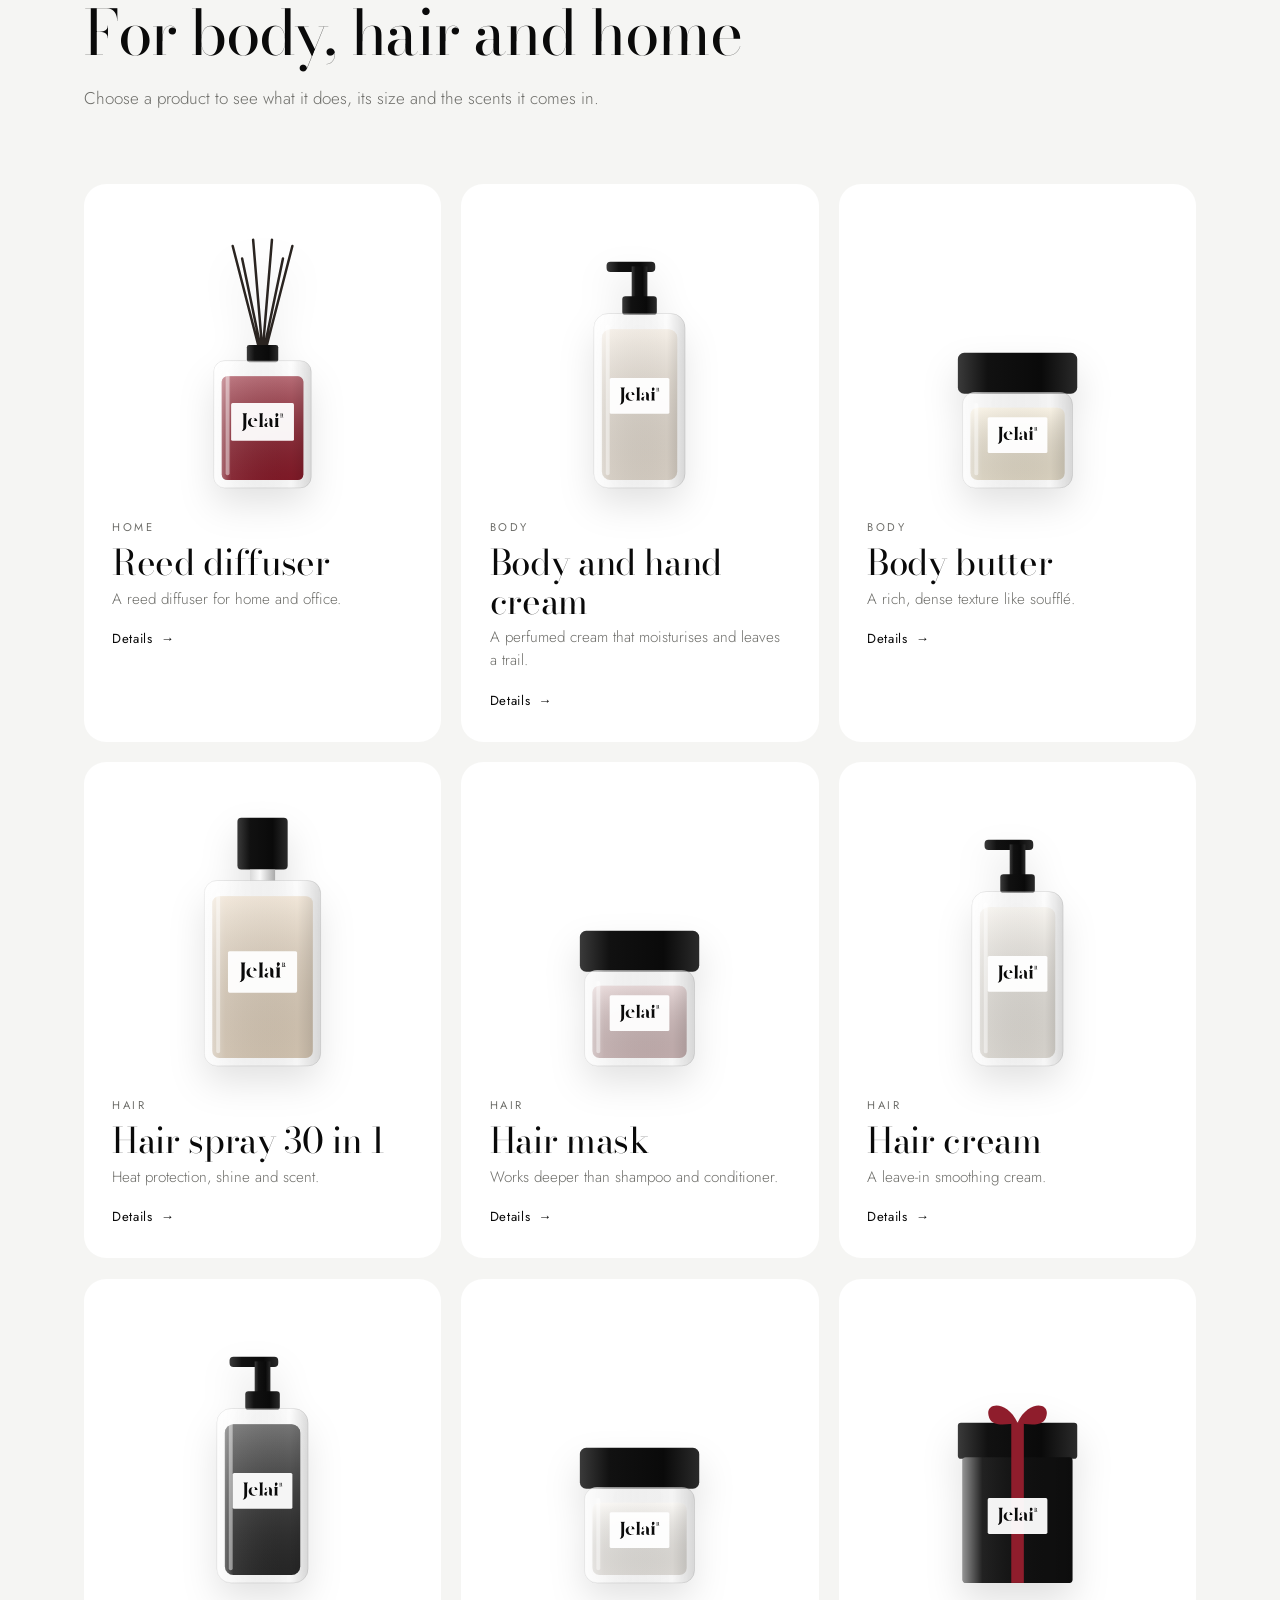
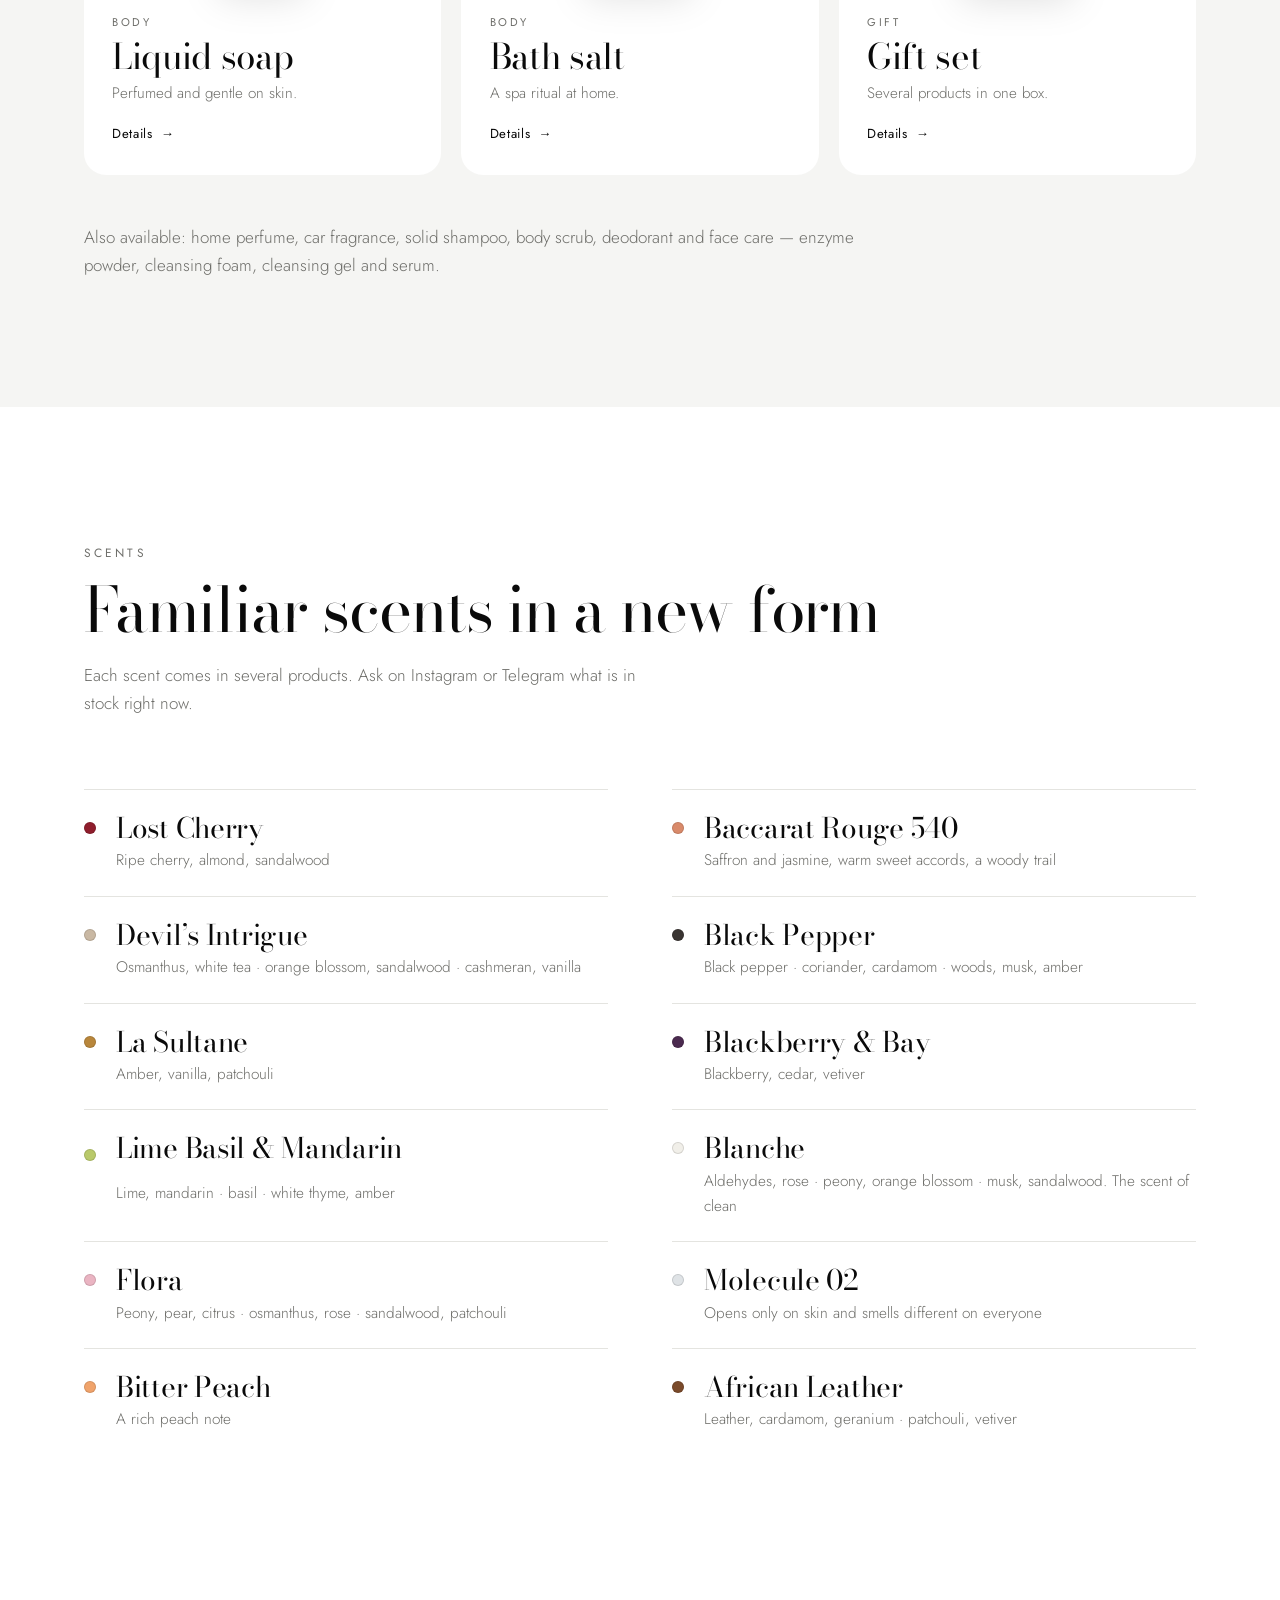
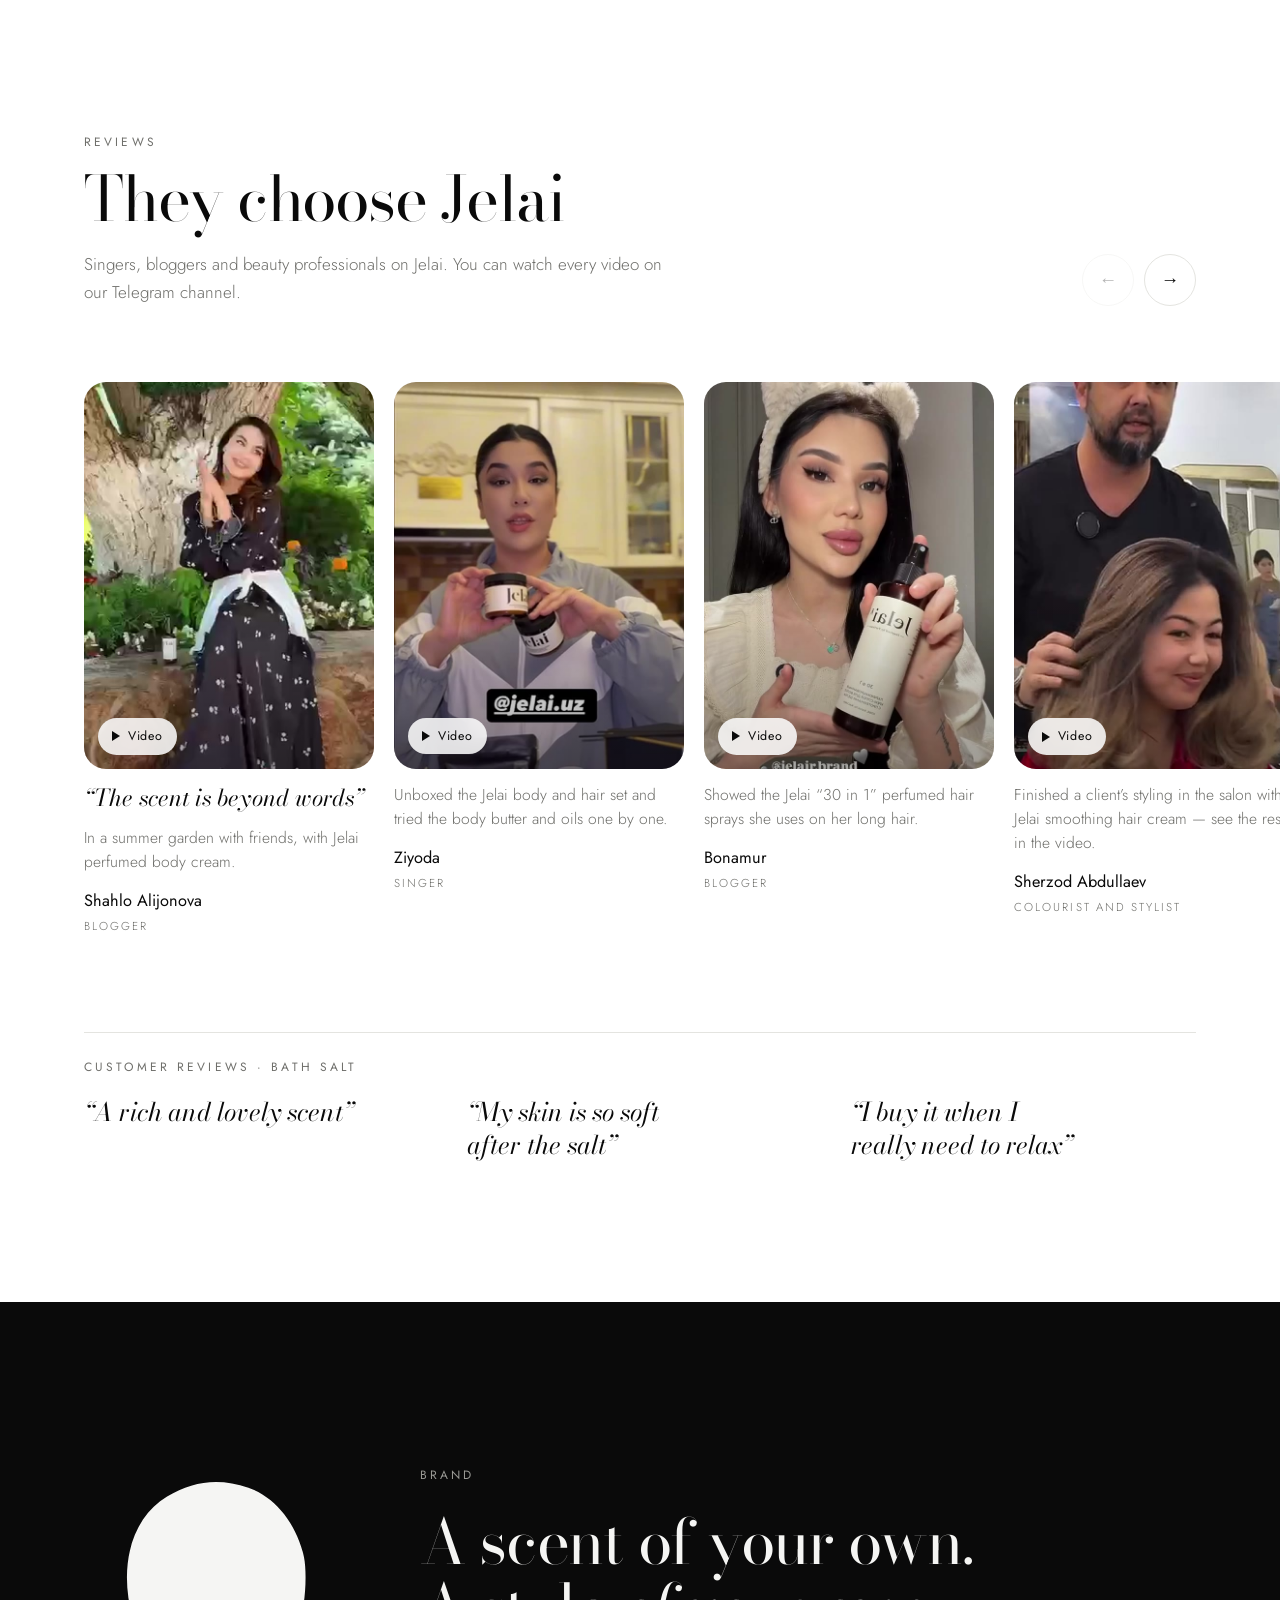
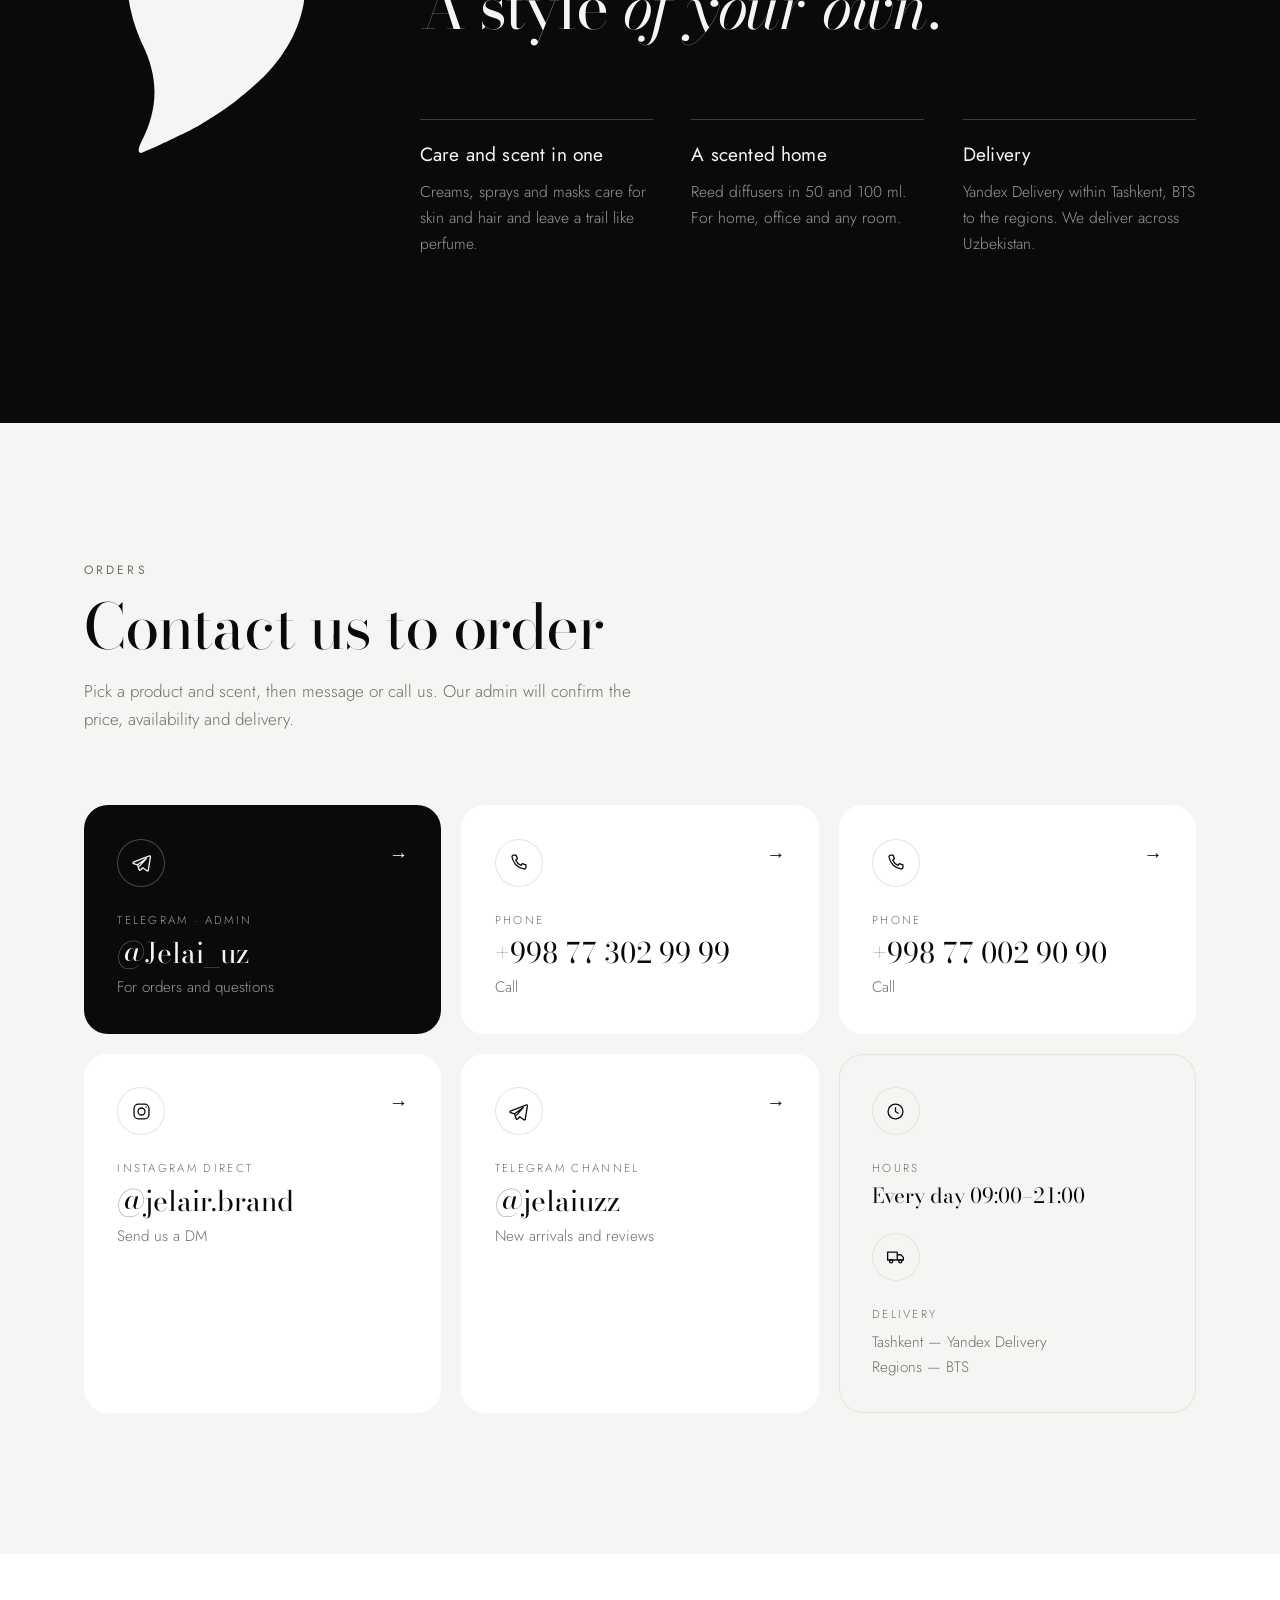
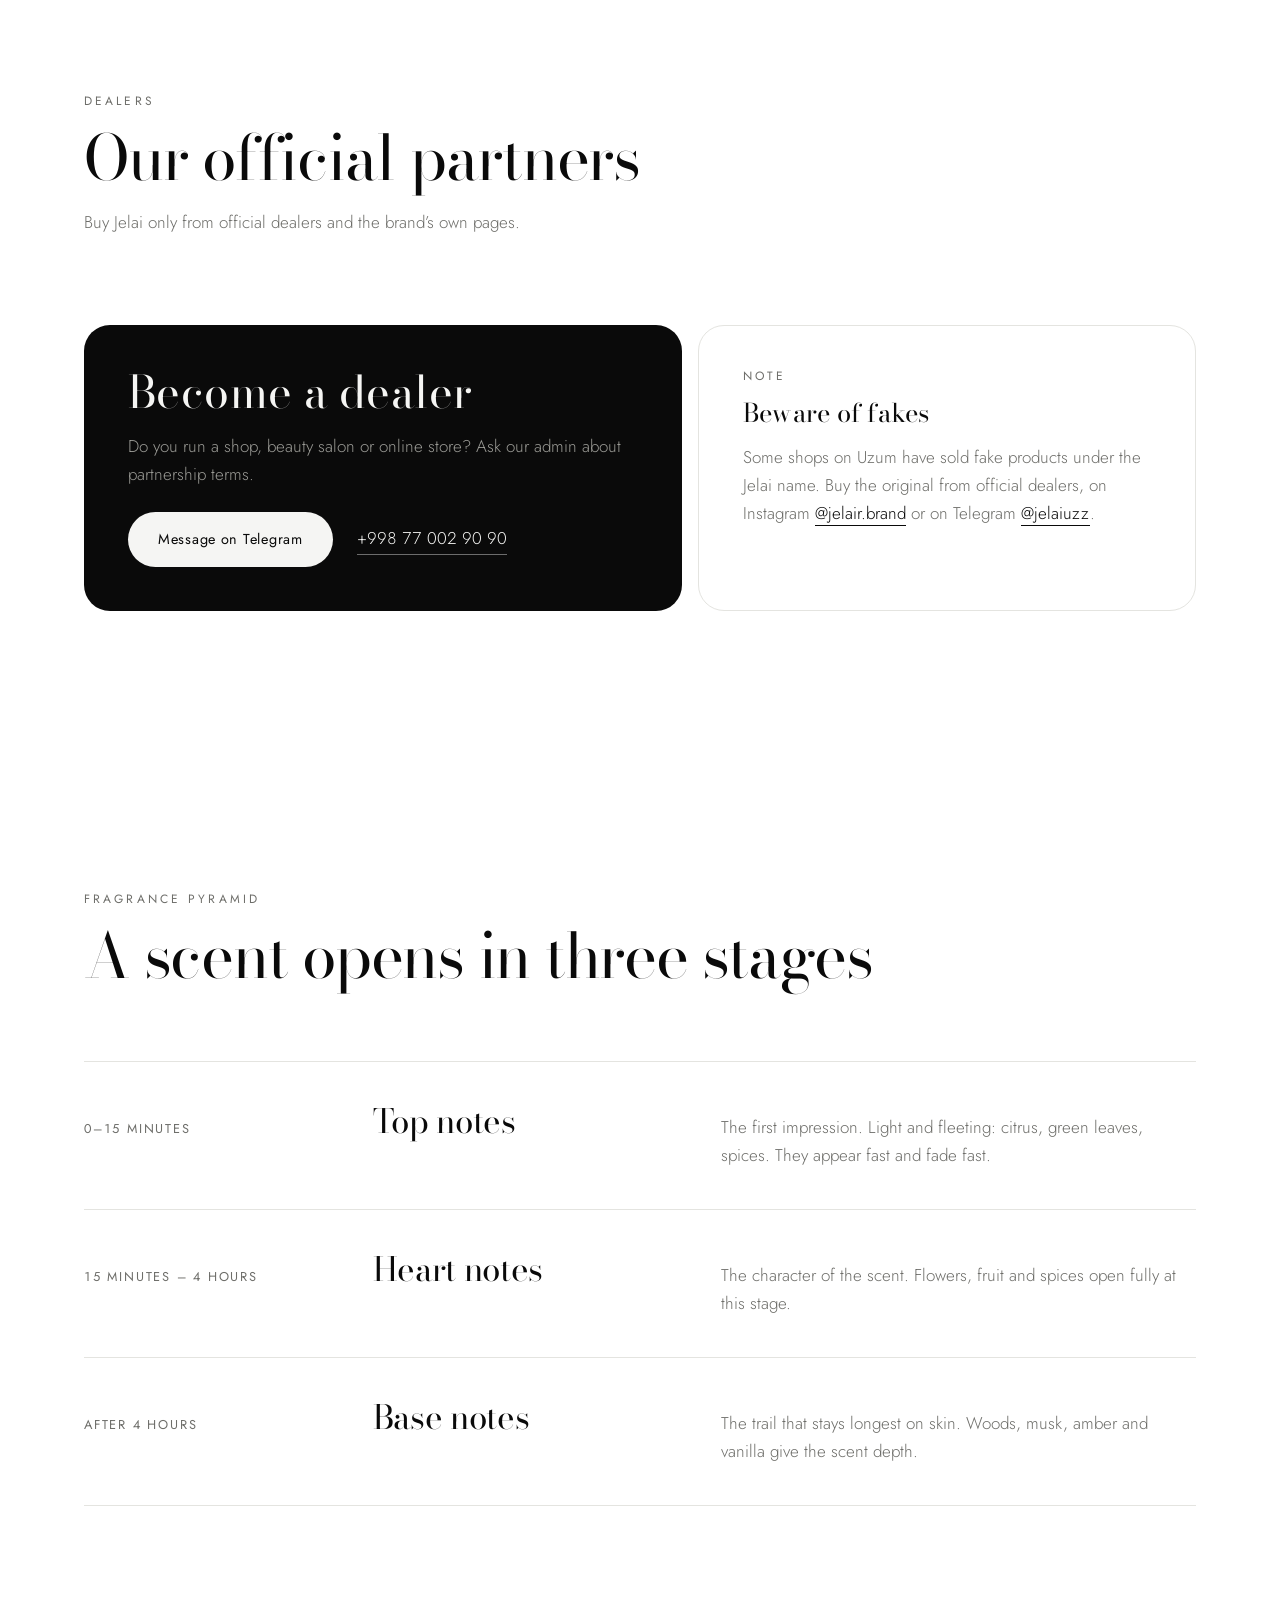
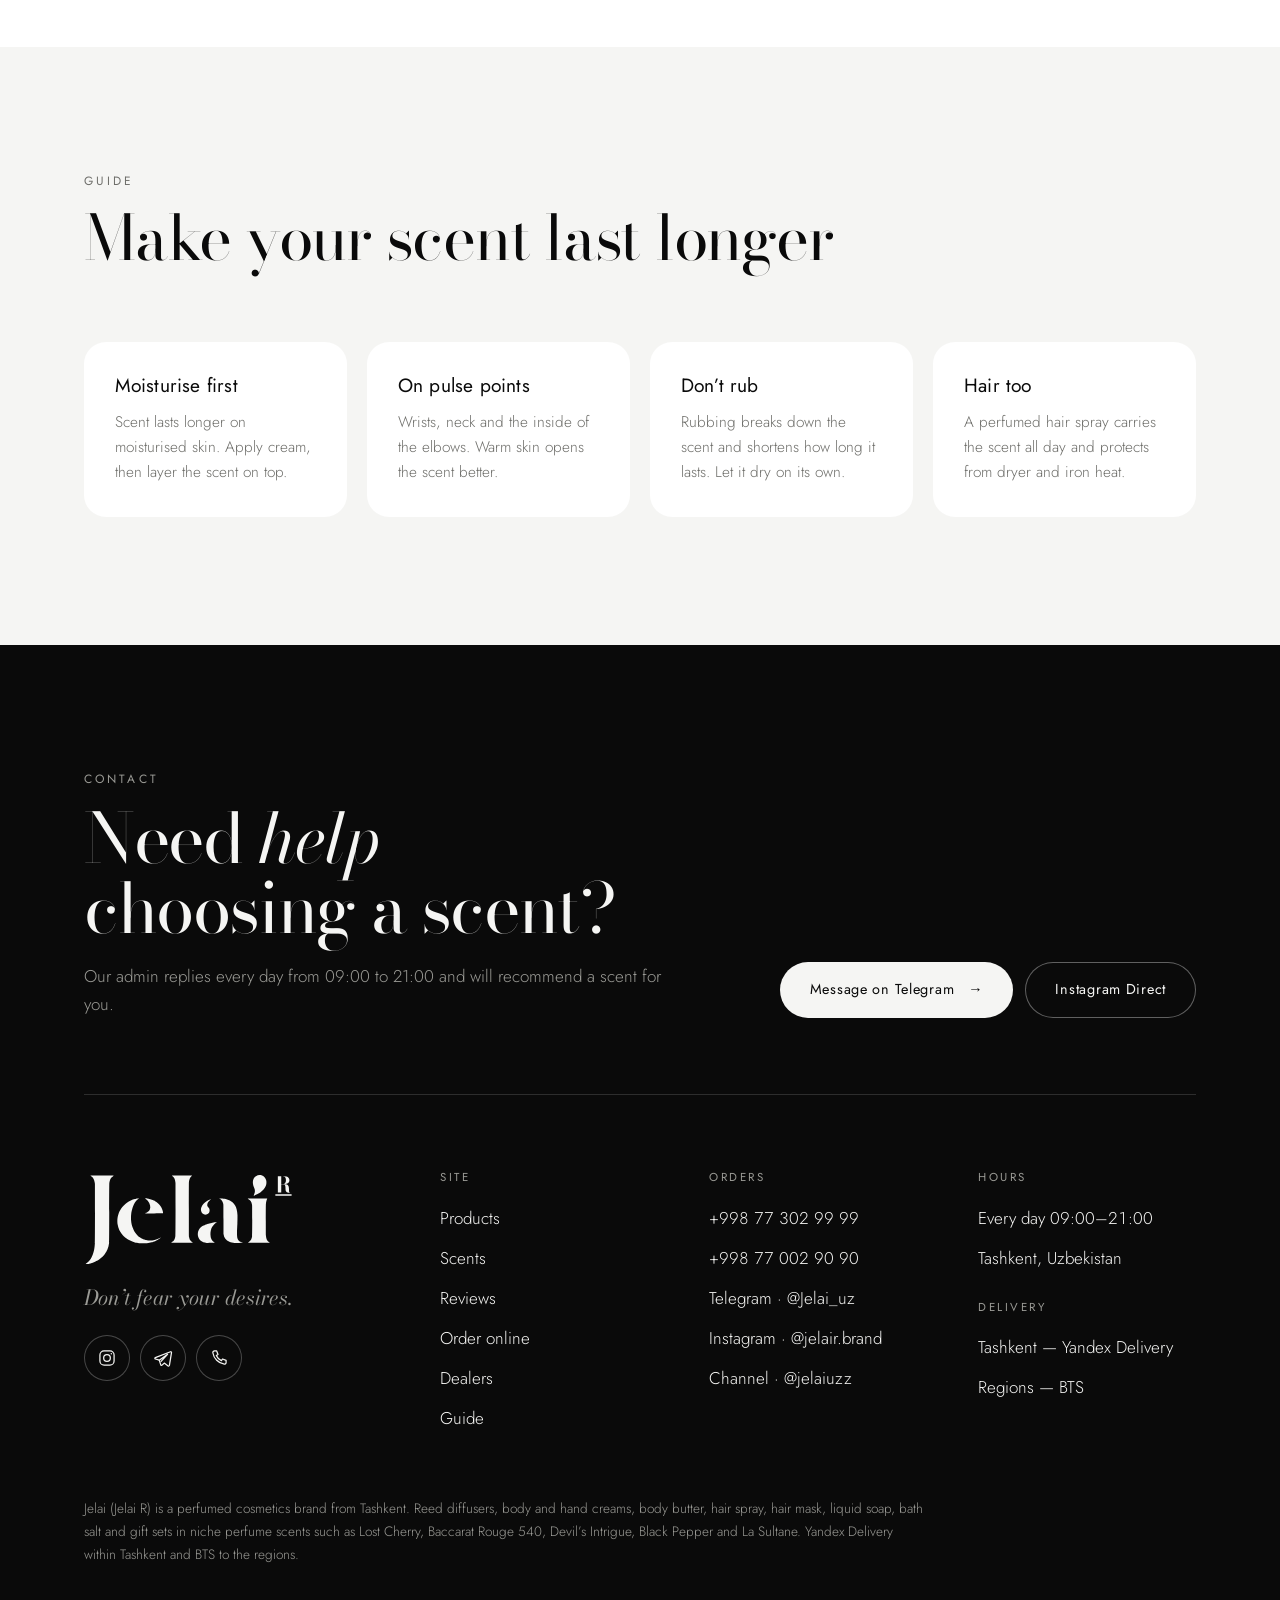
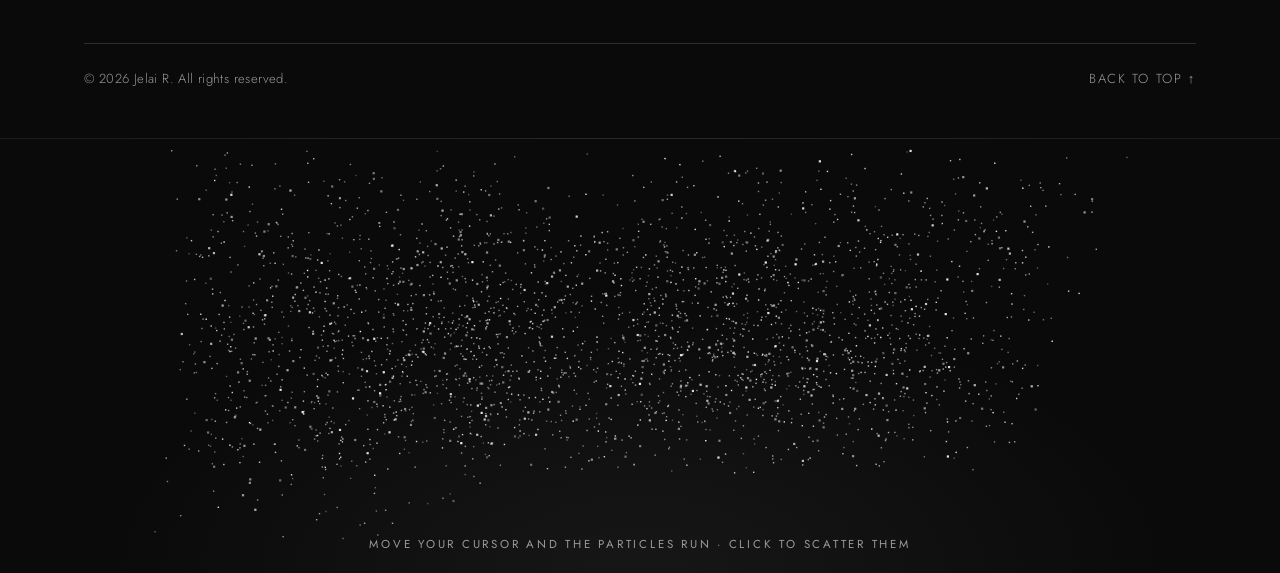
==== commit 4c795b94: "Update the logo: underlined R instead of the circled ® Matches the new packaging. The mark is a seri" ====
--- a/en/index.html
+++ b/en/index.html
@@ -3,7 +3,7 @@
 <head>
 <meta charset="utf-8">
 <meta name="viewport" content="width=device-width, initial-scale=1, viewport-fit=cover">
-<title>Jelai® — perfumed cosmetics and home fragrance | Tashkent, Uzbekistan</title>
+<title>Jelai R — perfumed cosmetics and home fragrance | Tashkent, Uzbekistan</title>
 <meta name="description" content="Jelai (Jelai R) is a perfumed cosmetics brand from Tashkent. Reed diffusers, body cream, hair sprays and masks in Lost Cherry, Baccarat Rouge 540 and Black Pepper scents. Order online with delivery across Uzbekistan.">
 <meta name="keywords" content="Jelai, Jelai R, Jelai uz, Jelai Tashkent, Jelai Uzbekistan, perfumed cosmetics, reed diffuser, home fragrance, hair perfume spray, body cream, perfumed cosmetics Tashkent">
 <meta name="robots" content="index, follow, max-image-preview:large, max-snippet:-1">
@@ -23,14 +23,14 @@
 <meta property="og:locale" content="en_US">
 <meta property="og:locale:alternate" content="uz_UZ">
 <meta property="og:url" content="https://zerrolvl.github.io/jelair/en/">
-<meta property="og:title" content="Jelai® — perfumed cosmetics, Tashkent">
+<meta property="og:title" content="Jelai R — perfumed cosmetics, Tashkent">
 <meta property="og:description" content="Don’t fear your desires. Reed diffusers, body and hair care in niche perfume scents. Delivery across Uzbekistan.">
 <meta property="og:image" content="https://zerrolvl.github.io/jelair/og-image.jpg">
 <meta property="og:image:width" content="1200">
 <meta property="og:image:height" content="630">
 <meta property="og:image:alt" content="Jelai logo">
 <meta name="twitter:card" content="summary_large_image">
-<meta name="twitter:title" content="Jelai® — perfumed cosmetics, Tashkent">
+<meta name="twitter:title" content="Jelai R — perfumed cosmetics, Tashkent">
 <meta name="twitter:description" content="Reed diffusers, body and hair care in niche perfume scents.">
 <meta name="twitter:image" content="https://zerrolvl.github.io/jelair/og-image.jpg">
 <!-- Search Console / Yandex Webmaster tasdiqlash kodlarini shu yerga qo‘ying:
@@ -40,7 +40,7 @@
 <link rel="icon" href="../icon-192.png" type="image/png" sizes="192x192">
 <link rel="apple-touch-icon" href="../apple-touch-icon.png">
 <link rel="manifest" href="../site.webmanifest">
-<script type="application/ld+json">{"@context": "https://schema.org", "@graph": [{"@type": "Organization", "@id": "https://zerrolvl.github.io/jelair/#org", "name": "Jelai", "alternateName": ["Jelai®", "Jelai R", "JelaiR", "Jelair", "Jelai.uz", "Jelai Uzbekistan", "Желай"], "url": "https://zerrolvl.github.io/jelair/", "logo": "https://zerrolvl.github.io/jelair/icon-512.png", "image": "https://zerrolvl.github.io/jelair/og-image.jpg", "slogan": "Istaklaringizdan qo‘rqmang", "description": "Jelai — Toshkentdagi parfyumlangan kosmetika brendi: uy diffuzorlari, tana va qo‘l kremlari, soch spreylari va niqoblari. O‘zbekiston bo‘ylab yetkazib berish.", "sameAs": ["https://www.instagram.com/jelair.brand/", "https://t.me/jelaiuzz", "https://taplink.cc/jelai.uz"], "contactPoint": [{"@type": "ContactPoint", "telephone": "+998773029999", "contactType": "sales", "areaServed": "UZ", "availableLanguage": ["uz", "ru"]}, {"@type": "ContactPoint", "telephone": "+998770029090", "contactType": "customer service", "areaServed": "UZ", "availableLanguage": ["uz", "ru"]}]}, {"@type": "Store", "@id": "https://zerrolvl.github.io/jelair/#store", "name": "Jelai — parfyumlangan kosmetika", "url": "https://zerrolvl.github.io/jelair/", "image": "https://zerrolvl.github.io/jelair/og-image.jpg", "logo": "https://zerrolvl.github.io/jelair/icon-512.png", "telephone": "+998773029999", "priceRange": "$$", "currenciesAccepted": "UZS", "address": {"@type": "PostalAddress", "addressLocality": "Toshkent", "addressRegion": "Toshkent", "addressCountry": "UZ"}, "areaServed": {"@type": "Country", "name": "O‘zbekiston"}, "openingHoursSpecification": [{"@type": "OpeningHoursSpecification", "dayOfWeek": ["Monday", "Tuesday", "Wednesday", "Thursday", "Friday", "Saturday", "Sunday"], "opens": "09:00", "closes": "21:00"}], "brand": {"@id": "https://zerrolvl.github.io/jelair/#org"}, "parentOrganization": {"@id": "https://zerrolvl.github.io/jelair/#org"}}, {"@type": "WebSite", "@id": "https://zerrolvl.github.io/jelair/#site", "url": "https://zerrolvl.github.io/jelair/", "name": "Jelai", "alternateName": "Jelai Uzbekistan", "inLanguage": "en", "publisher": {"@id": "https://zerrolvl.github.io/jelair/#org"}}, {"@type": "WebPage", "@id": "https://zerrolvl.github.io/jelair/en/#page", "url": "https://zerrolvl.github.io/jelair/en/", "name": "Jelai® — parfyumlangan kosmetika va uy iforlari, Toshkent", "isPartOf": {"@id": "https://zerrolvl.github.io/jelair/#site"}, "about": {"@id": "https://zerrolvl.github.io/jelair/#org"}, "inLanguage": "en", "primaryImageOfPage": {"@type": "ImageObject", "url": "https://zerrolvl.github.io/jelair/og-image.jpg", "width": 1200, "height": 630}}]}</script>
+<script type="application/ld+json">{"@context": "https://schema.org", "@graph": [{"@type": "Organization", "@id": "https://zerrolvl.github.io/jelair/#org", "name": "Jelai", "alternateName": ["Jelai R", "JelaiR", "Jelair", "Jelai.uz", "Jelai Uzbekistan", "Желай"], "url": "https://zerrolvl.github.io/jelair/", "logo": "https://zerrolvl.github.io/jelair/icon-512.png", "image": "https://zerrolvl.github.io/jelair/og-image.jpg", "slogan": "Istaklaringizdan qo‘rqmang", "description": "Jelai — Toshkentdagi parfyumlangan kosmetika brendi: uy diffuzorlari, tana va qo‘l kremlari, soch spreylari va niqoblari. O‘zbekiston bo‘ylab yetkazib berish.", "sameAs": ["https://www.instagram.com/jelair.brand/", "https://t.me/jelaiuzz", "https://taplink.cc/jelai.uz"], "contactPoint": [{"@type": "ContactPoint", "telephone": "+998773029999", "contactType": "sales", "areaServed": "UZ", "availableLanguage": ["uz", "ru"]}, {"@type": "ContactPoint", "telephone": "+998770029090", "contactType": "customer service", "areaServed": "UZ", "availableLanguage": ["uz", "ru"]}]}, {"@type": "Store", "@id": "https://zerrolvl.github.io/jelair/#store", "name": "Jelai — parfyumlangan kosmetika", "url": "https://zerrolvl.github.io/jelair/", "image": "https://zerrolvl.github.io/jelair/og-image.jpg", "logo": "https://zerrolvl.github.io/jelair/icon-512.png", "telephone": "+998773029999", "priceRange": "$$", "currenciesAccepted": "UZS", "address": {"@type": "PostalAddress", "addressLocality": "Toshkent", "addressRegion": "Toshkent", "addressCountry": "UZ"}, "areaServed": {"@type": "Country", "name": "O‘zbekiston"}, "openingHoursSpecification": [{"@type": "OpeningHoursSpecification", "dayOfWeek": ["Monday", "Tuesday", "Wednesday", "Thursday", "Friday", "Saturday", "Sunday"], "opens": "09:00", "closes": "21:00"}], "brand": {"@id": "https://zerrolvl.github.io/jelair/#org"}, "parentOrganization": {"@id": "https://zerrolvl.github.io/jelair/#org"}}, {"@type": "WebSite", "@id": "https://zerrolvl.github.io/jelair/#site", "url": "https://zerrolvl.github.io/jelair/", "name": "Jelai", "alternateName": "Jelai Uzbekistan", "inLanguage": "en", "publisher": {"@id": "https://zerrolvl.github.io/jelair/#org"}}, {"@type": "WebPage", "@id": "https://zerrolvl.github.io/jelair/en/#page", "url": "https://zerrolvl.github.io/jelair/en/", "name": "Jelai R — parfyumlangan kosmetika va uy iforlari, Toshkent", "isPartOf": {"@id": "https://zerrolvl.github.io/jelair/#site"}, "about": {"@id": "https://zerrolvl.github.io/jelair/#org"}, "inLanguage": "en", "primaryImageOfPage": {"@type": "ImageObject", "url": "https://zerrolvl.github.io/jelair/og-image.jpg", "width": 1200, "height": 630}}]}</script>
 <script>
   document.documentElement.classList.add('js');
   try { var th = localStorage.getItem('jelai-theme'); if (th === 'dark' || th === 'light') document.documentElement.dataset.theme = th; } catch (e) {}
@@ -58,7 +58,7 @@
 <!-- Umumiy SVG belgilar: logotip, tomchi, shisha gradientlari -->
 <svg width="0" height="0" style="position:absolute" aria-hidden="true">
   <defs>
-    <symbol id="logo" viewBox="20 18 710 318"><path class="lg lg-j" fill-rule="evenodd" d="M32.7 328.8C35.7 328.5 40.5 327.7 42.2 327.2C49.1 325.3 51.0 324.6 57.3 321.8C63.0 319.2 69.5 315.4 73.2 312.5C73.5 312.2 74.5 311.5 75.3 310.8C80.5 307.0 86.8 300.5 90.5 295.3C94.4 289.7 96.0 286.7 98.2 281.8C98.5 280.9 99.1 279.6 99.4 278.9C100.5 276.3 102.6 269.9 102.9 268.0C103.0 267.7 103.2 266.6 103.4 265.6C104.0 262.9 104.5 259.4 104.9 255.3C105.2 251.8 105.2 251.2 105.3 154.4C105.4 82.0 105.5 56.7 105.6 55.5C106.6 47.6 109.2 40.8 112.9 36.7C114.0 35.6 116.5 33.4 118.4 32.1C120.0 31.0 120.2 30.6 119.7 30.1C119.1 29.7 42.7 29.7 42.2 30.2C41.8 30.7 42.1 31.0 44.3 32.5C50.9 36.9 54.6 43.6 56.3 54.2C56.5 55.7 56.8 57.4 56.9 58.1C57.0 59.0 57.1 82.3 57.1 157.7C57.1 250.6 57.1 256.3 56.8 259.3C56.6 261.1 56.4 264.1 56.2 266.0C55.0 283.6 49.7 301.7 43.0 311.2C39.2 316.8 33.5 322.6 29.2 325.4C25.7 327.8 25.6 327.9 25.7 328.5C26.0 329.2 28.2 329.4 32.7 328.8Z"/><path class="lg lg-e" fill-rule="evenodd" d="M232.3 258.6C239.6 257.7 243.0 257.1 248.8 255.5C250.6 255.0 259.1 252.2 259.8 251.8C260.2 251.7 261.0 251.3 261.7 251.0C263.1 250.5 266.0 249.0 268.2 247.7C269.1 247.2 270.2 246.5 270.8 246.2C274.5 244.1 278.8 240.7 278.8 240.0C278.8 239.6 277.5 240.1 274.5 241.6C260.2 248.9 246.5 251.3 232.7 249.0C231.1 248.7 229.4 248.4 229.0 248.3C228.6 248.1 227.4 247.8 226.3 247.5C223.2 246.7 216.6 244.0 215.6 243.2C215.5 243.1 214.6 242.6 213.6 242.0C206.4 237.9 201.4 233.7 196.6 227.5C190.8 220.2 188.7 216.6 185.1 207.5C182.0 200.0 179.8 190.6 179.2 181.9C178.7 176.1 178.8 166.4 179.4 161.8C179.5 160.7 179.7 159.1 179.8 158.2C179.9 157.2 180.2 155.4 180.4 154.2C180.6 153.1 180.9 151.7 180.9 151.3C181.4 148.4 183.5 140.8 185.4 135.2C188.6 125.8 194.2 116.4 199.0 112.4C200.8 110.9 202.0 109.9 203.3 109.1C204.7 108.1 205.0 107.8 204.6 107.4C204.4 107.1 203.6 107.1 202.3 107.4C201.7 107.5 200.7 107.7 199.9 107.8C199.2 107.8 197.5 108.2 196.1 108.6C194.7 109.0 192.9 109.5 192.1 109.7C182.8 112.0 173.3 116.4 165.1 122.2C158.3 126.9 150.1 135.3 145.8 141.7C141.4 148.3 138.5 154.2 136.1 161.4C134.0 167.8 133.4 170.9 132.8 179.1C132.5 183.2 133.0 192.6 133.6 194.9C133.7 195.5 133.9 196.3 133.9 196.7C134.0 197.4 135.0 201.2 135.9 204.5C137.0 208.7 140.5 216.6 143.2 220.9C145.3 224.4 149.1 229.6 151.2 232.0C153.8 234.9 158.9 239.6 161.6 241.5C171.5 248.9 179.7 252.8 192.1 256.2C195.6 257.1 201.3 258.1 206.6 258.7C209.7 259.1 209.9 259.1 219.4 259.1C227.8 259.2 227.8 259.2 232.3 258.6ZM287.0 157.7C287.4 157.5 287.4 157.4 287.3 155.7C287.2 154.7 287.0 153.3 286.8 152.6C286.7 151.8 286.5 151.0 286.4 150.6C285.6 145.8 281.4 136.7 278.3 132.8C278.1 132.5 277.3 131.5 276.5 130.5C273.2 126.0 267.0 120.5 262.0 117.5C259.7 116.1 256.7 114.3 256.6 114.3C256.6 114.3 255.4 113.8 254.0 113.2C249.1 110.9 239.0 108.1 233.4 107.5C228.0 106.9 227.9 106.9 227.4 107.1C226.7 107.5 227.0 108.3 228.2 108.9C230.3 109.9 233.5 112.6 235.5 114.9C243.6 124.6 246.5 137.5 242.2 146.0C240.4 149.7 237.0 152.9 232.9 154.6C230.4 155.7 229.7 156.0 229.5 156.0C229.0 156.0 227.2 157.0 227.1 157.3C226.8 158.0 225.8 158.0 257.1 158.0C284.2 158.0 286.6 158.0 287.0 157.7Z"/><path class="lg lg-l" fill-rule="evenodd" d="M387.4 257.2C387.8 256.7 387.5 256.3 386.3 255.7C383.3 254.1 380.4 251.1 378.6 247.8C378.2 246.9 377.7 246.2 377.7 246.1C377.3 245.6 376.1 241.9 375.7 239.6C374.5 233.5 374.6 243.3 374.5 144.5C374.5 85.3 374.5 55.0 374.7 53.5C374.9 50.9 375.4 47.6 375.8 46.0C376.0 45.4 376.2 44.8 376.2 44.6C376.2 44.2 377.1 41.7 377.8 39.8C379.0 37.1 380.9 34.6 383.2 32.5C385.0 31.0 385.2 30.6 384.8 30.2C384.4 29.8 318.2 29.8 317.8 30.1C317.3 30.6 317.4 31.0 318.4 31.5C324.0 34.5 328.0 41.9 328.9 51.5C329.1 52.8 329.2 54.7 329.3 55.6C329.5 56.7 329.5 84.8 329.5 143.7C329.4 230.1 329.4 230.1 329.0 233.3C328.8 235.1 328.5 237.2 328.3 238.0C328.1 238.8 328.0 239.6 328.0 239.8C328.0 240.3 327.0 243.4 326.5 244.8C324.1 250.3 321.8 252.9 316.2 255.9C315.3 256.3 315.0 257.2 315.6 257.5C315.8 257.5 332.0 257.6 351.5 257.5C386.1 257.5 387.1 257.5 387.4 257.2Z"/><path class="lg lg-a" fill-rule="evenodd" d="M458.6 257.5C461.6 257.4 462.0 257.3 462.0 256.8C462.0 256.6 461.2 256.0 460.2 255.5C452.1 251.0 447.8 242.0 447.5 229.1C447.4 219.2 449.5 210.2 453.7 203.5C456.7 198.8 462.5 192.4 466.4 189.5C469.1 187.5 468.8 186.8 465.7 187.5C464.8 187.7 463.3 188.0 462.3 188.1C461.4 188.2 459.8 188.5 458.8 188.7C457.9 188.8 456.4 189.1 455.5 189.3C454.6 189.4 452.7 189.8 451.2 190.2C449.8 190.5 448.3 190.9 447.9 190.9C447.2 191.0 441.6 192.5 439.7 193.0C437.2 193.7 432.7 195.3 431.9 195.7C431.6 195.9 431.3 196.0 431.2 196.0C430.9 196.0 426.4 198.0 424.2 199.2C416.8 203.0 412.4 206.8 409.0 212.3C407.9 214.2 406.2 218.1 405.8 219.7C405.7 220.1 405.6 220.9 405.4 221.5C404.6 224.9 404.6 231.2 405.5 234.3C405.7 235.4 406.0 236.5 406.1 236.8C406.1 237.2 406.4 238.1 406.8 238.8C407.1 239.6 407.6 240.7 407.8 241.3C409.0 244.3 412.2 248.5 415.0 250.7C419.9 254.6 426.6 257.1 434.5 257.7C435.6 257.8 455.2 257.7 458.6 257.5ZM433.8 161.7C437.1 160.9 439.3 159.7 441.2 157.7C444.6 154.1 445.7 148.2 444.0 143.1C443.3 141.0 442.7 140.0 440.7 137.9C437.5 134.6 437.1 134.0 436.8 131.5C436.4 128.5 437.1 125.0 438.5 122.2C440.3 118.5 443.9 114.4 447.7 111.6C449.1 110.6 449.3 110.3 449.0 110.0C448.6 109.5 441.0 112.9 437.1 115.3C426.6 121.8 420.0 129.0 416.6 137.8C416.2 138.6 416.1 139.5 415.5 142.8C415.3 144.1 415.3 146.5 415.6 148.2C417.0 157.6 425.5 163.9 433.8 161.7ZM544.7 258.0C554.2 257.8 555.8 257.6 555.8 256.7C555.8 256.2 555.1 255.9 553.9 255.8C553.4 255.7 552.6 255.5 552.2 255.3C551.8 255.2 551.0 254.9 550.5 254.8C546.8 253.6 543.4 251.1 541.4 248.1C538.3 243.4 537.3 237.6 537.3 223.7C537.3 219.5 537.4 214.9 537.5 213.4C537.6 212.0 537.8 207.6 538.0 203.8C538.2 199.9 538.5 195.2 538.6 193.2C538.9 188.6 539.1 167.6 538.9 163.2C538.0 149.7 535.4 139.2 531.0 131.5C526.9 124.3 520.0 117.8 513.0 114.4C507.4 111.8 500.2 109.4 494.8 108.6C494.4 108.5 493.3 108.3 492.3 108.2C489.6 107.7 485.1 107.3 481.2 107.3C477.6 107.2 477.6 107.2 477.5 107.7C477.5 108.1 477.6 108.2 478.3 108.5C481.0 109.7 482.0 110.3 484.3 112.6C487.4 115.6 489.7 120.1 490.7 125.4C491.6 129.5 491.6 127.8 491.6 178.9C491.7 221.0 491.7 226.7 491.9 228.7C493.3 240.8 500.1 249.4 511.5 253.8C517.0 256.0 522.2 257.1 529.5 257.7C531.7 257.8 533.9 258.0 534.2 258.1C535.6 258.2 537.7 258.2 544.7 258.0Z"/><path class="lg lg-i" fill-rule="evenodd" d="M647.7 257.2C648.3 256.7 647.9 256.1 646.4 255.4C643.3 253.8 639.9 250.1 638.3 246.7C636.7 243.2 635.5 237.9 635.0 232.2C634.5 226.9 634.6 131.7 635.0 126.1C635.5 120.6 637.7 111.5 639.1 109.4C639.4 108.9 639.4 108.2 639.0 108.0C638.8 107.9 628.5 107.8 606.8 107.8C572.4 107.8 574.0 107.8 574.0 108.7C574.0 109.0 574.7 109.7 575.1 109.7C575.2 109.7 575.4 109.8 575.7 109.9C575.9 110.0 576.6 110.4 577.2 110.7C583.1 113.8 586.1 118.5 587.7 126.8C588.8 132.2 588.7 129.0 588.8 181.3C588.8 228.9 588.8 228.9 588.4 233.2C588.2 235.6 587.9 238.0 587.8 238.5C587.6 239.0 587.4 240.0 587.2 240.7C585.6 247.8 582.3 252.3 576.3 255.4C574.4 256.4 574.1 256.7 574.9 257.2C575.4 257.6 647.3 257.6 647.7 257.2Z"/><path class="lg lg-ap" fill-rule="evenodd" d="M596.6 97.1C598.9 96.2 607.2 92.2 609.6 90.8C612.0 89.4 617.2 86.0 619.0 84.5C619.9 83.8 621.0 82.9 621.6 82.4C629.8 75.8 634.7 68.2 636.3 59.7C636.9 56.2 637.0 50.6 636.4 47.7C634.6 39.2 629.1 32.2 622.1 29.8C614.7 27.3 607.9 28.0 601.2 32.1C592.0 37.6 588.6 50.1 592.4 63.5C593.0 65.6 594.2 68.8 594.9 70.2C599.0 78.6 599.0 86.5 594.7 94.9C593.7 97.0 593.6 97.9 594.5 98.0C594.5 98.0 595.5 97.6 596.6 97.1Z"/><path class="lg lg-r" fill-rule="evenodd" d="M701.7 76.5C709.3 75.4 716.8 69.9 720.4 62.8C722.4 58.9 723.5 52.3 722.9 48.2C721.9 41.1 718.9 35.6 713.8 31.3C708.3 26.7 699.9 24.5 693.0 26.0C688.9 26.8 687.7 27.3 684.3 29.4C675.6 34.5 670.9 45.3 672.8 55.6C674.8 66.0 681.6 73.4 691.4 76.0C694.5 76.8 698.3 77.0 701.7 76.5ZM695.0 72.3C687.4 71.0 681.5 66.2 678.4 58.8C676.5 54.0 676.9 46.2 679.3 41.3C682.0 36.1 687.4 31.9 693.0 30.6C703.5 28.1 714.2 34.1 717.6 44.4C720.3 52.5 717.3 62.7 710.7 67.8C707.1 70.5 703.3 72.0 698.9 72.5C696.8 72.7 697.2 72.7 695.0 72.3ZM692.5 64.5C692.9 64.2 692.9 64.2 693.0 59.1C693.1 54.4 693.1 54.0 693.4 53.8C693.8 53.5 695.5 53.3 696.8 53.4C698.2 53.6 698.6 53.9 699.6 56.0C700.1 56.9 701.0 58.6 701.7 59.9C702.4 61.2 703.1 62.6 703.3 63.0C704.0 64.5 704.4 64.7 706.7 64.7C708.8 64.7 709.3 64.5 709.3 63.9C709.3 63.5 704.9 54.7 704.2 53.7C703.6 52.8 703.7 52.3 704.8 51.4C707.1 49.7 708.2 47.5 708.2 44.6C708.2 40.8 706.5 38.4 703.1 37.1C702.1 36.8 701.8 36.8 695.2 36.7L688.4 36.6L688.1 37.2C687.8 37.6 687.8 39.0 687.8 50.8C687.8 65.8 687.7 64.6 689.3 64.7C691.7 64.9 692.1 64.8 692.5 64.5ZM693.5 48.9C693.1 48.5 693.1 48.5 693.0 45.4C693.0 40.7 692.7 41.0 696.4 41.0C699.7 41.0 700.6 41.2 701.5 41.9C702.5 42.9 702.9 43.8 702.8 45.2C702.7 46.7 702.4 47.3 701.5 48.1C700.5 48.9 699.9 49.0 696.7 49.1C694.1 49.2 693.9 49.2 693.5 48.9Z"/></symbol>
+    <symbol id="logo" viewBox="20 18 710 318"><path class="lg lg-j" fill-rule="evenodd" d="M32.7 328.8C35.7 328.5 40.5 327.7 42.2 327.2C49.1 325.3 51.0 324.6 57.3 321.8C63.0 319.2 69.5 315.4 73.2 312.5C73.5 312.2 74.5 311.5 75.3 310.8C80.5 307.0 86.8 300.5 90.5 295.3C94.4 289.7 96.0 286.7 98.2 281.8C98.5 280.9 99.1 279.6 99.4 278.9C100.5 276.3 102.6 269.9 102.9 268.0C103.0 267.7 103.2 266.6 103.4 265.6C104.0 262.9 104.5 259.4 104.9 255.3C105.2 251.8 105.2 251.2 105.3 154.4C105.4 82.0 105.5 56.7 105.6 55.5C106.6 47.6 109.2 40.8 112.9 36.7C114.0 35.6 116.5 33.4 118.4 32.1C120.0 31.0 120.2 30.6 119.7 30.1C119.1 29.7 42.7 29.7 42.2 30.2C41.8 30.7 42.1 31.0 44.3 32.5C50.9 36.9 54.6 43.6 56.3 54.2C56.5 55.7 56.8 57.4 56.9 58.1C57.0 59.0 57.1 82.3 57.1 157.7C57.1 250.6 57.1 256.3 56.8 259.3C56.6 261.1 56.4 264.1 56.2 266.0C55.0 283.6 49.7 301.7 43.0 311.2C39.2 316.8 33.5 322.6 29.2 325.4C25.7 327.8 25.6 327.9 25.7 328.5C26.0 329.2 28.2 329.4 32.7 328.8Z"/><path class="lg lg-e" fill-rule="evenodd" d="M232.3 258.6C239.6 257.7 243.0 257.1 248.8 255.5C250.6 255.0 259.1 252.2 259.8 251.8C260.2 251.7 261.0 251.3 261.7 251.0C263.1 250.5 266.0 249.0 268.2 247.7C269.1 247.2 270.2 246.5 270.8 246.2C274.5 244.1 278.8 240.7 278.8 240.0C278.8 239.6 277.5 240.1 274.5 241.6C260.2 248.9 246.5 251.3 232.7 249.0C231.1 248.7 229.4 248.4 229.0 248.3C228.6 248.1 227.4 247.8 226.3 247.5C223.2 246.7 216.6 244.0 215.6 243.2C215.5 243.1 214.6 242.6 213.6 242.0C206.4 237.9 201.4 233.7 196.6 227.5C190.8 220.2 188.7 216.6 185.1 207.5C182.0 200.0 179.8 190.6 179.2 181.9C178.7 176.1 178.8 166.4 179.4 161.8C179.5 160.7 179.7 159.1 179.8 158.2C179.9 157.2 180.2 155.4 180.4 154.2C180.6 153.1 180.9 151.7 180.9 151.3C181.4 148.4 183.5 140.8 185.4 135.2C188.6 125.8 194.2 116.4 199.0 112.4C200.8 110.9 202.0 109.9 203.3 109.1C204.7 108.1 205.0 107.8 204.6 107.4C204.4 107.1 203.6 107.1 202.3 107.4C201.7 107.5 200.7 107.7 199.9 107.8C199.2 107.8 197.5 108.2 196.1 108.6C194.7 109.0 192.9 109.5 192.1 109.7C182.8 112.0 173.3 116.4 165.1 122.2C158.3 126.9 150.1 135.3 145.8 141.7C141.4 148.3 138.5 154.2 136.1 161.4C134.0 167.8 133.4 170.9 132.8 179.1C132.5 183.2 133.0 192.6 133.6 194.9C133.7 195.5 133.9 196.3 133.9 196.7C134.0 197.4 135.0 201.2 135.9 204.5C137.0 208.7 140.5 216.6 143.2 220.9C145.3 224.4 149.1 229.6 151.2 232.0C153.8 234.9 158.9 239.6 161.6 241.5C171.5 248.9 179.7 252.8 192.1 256.2C195.6 257.1 201.3 258.1 206.6 258.7C209.7 259.1 209.9 259.1 219.4 259.1C227.8 259.2 227.8 259.2 232.3 258.6ZM287.0 157.7C287.4 157.5 287.4 157.4 287.3 155.7C287.2 154.7 287.0 153.3 286.8 152.6C286.7 151.8 286.5 151.0 286.4 150.6C285.6 145.8 281.4 136.7 278.3 132.8C278.1 132.5 277.3 131.5 276.5 130.5C273.2 126.0 267.0 120.5 262.0 117.5C259.7 116.1 256.7 114.3 256.6 114.3C256.6 114.3 255.4 113.8 254.0 113.2C249.1 110.9 239.0 108.1 233.4 107.5C228.0 106.9 227.9 106.9 227.4 107.1C226.7 107.5 227.0 108.3 228.2 108.9C230.3 109.9 233.5 112.6 235.5 114.9C243.6 124.6 246.5 137.5 242.2 146.0C240.4 149.7 237.0 152.9 232.9 154.6C230.4 155.7 229.7 156.0 229.5 156.0C229.0 156.0 227.2 157.0 227.1 157.3C226.8 158.0 225.8 158.0 257.1 158.0C284.2 158.0 286.6 158.0 287.0 157.7Z"/><path class="lg lg-l" fill-rule="evenodd" d="M387.4 257.2C387.8 256.7 387.5 256.3 386.3 255.7C383.3 254.1 380.4 251.1 378.6 247.8C378.2 246.9 377.7 246.2 377.7 246.1C377.3 245.6 376.1 241.9 375.7 239.6C374.5 233.5 374.6 243.3 374.5 144.5C374.5 85.3 374.5 55.0 374.7 53.5C374.9 50.9 375.4 47.6 375.8 46.0C376.0 45.4 376.2 44.8 376.2 44.6C376.2 44.2 377.1 41.7 377.8 39.8C379.0 37.1 380.9 34.6 383.2 32.5C385.0 31.0 385.2 30.6 384.8 30.2C384.4 29.8 318.2 29.8 317.8 30.1C317.3 30.6 317.4 31.0 318.4 31.5C324.0 34.5 328.0 41.9 328.9 51.5C329.1 52.8 329.2 54.7 329.3 55.6C329.5 56.7 329.5 84.8 329.5 143.7C329.4 230.1 329.4 230.1 329.0 233.3C328.8 235.1 328.5 237.2 328.3 238.0C328.1 238.8 328.0 239.6 328.0 239.8C328.0 240.3 327.0 243.4 326.5 244.8C324.1 250.3 321.8 252.9 316.2 255.9C315.3 256.3 315.0 257.2 315.6 257.5C315.8 257.5 332.0 257.6 351.5 257.5C386.1 257.5 387.1 257.5 387.4 257.2Z"/><path class="lg lg-a" fill-rule="evenodd" d="M458.6 257.5C461.6 257.4 462.0 257.3 462.0 256.8C462.0 256.6 461.2 256.0 460.2 255.5C452.1 251.0 447.8 242.0 447.5 229.1C447.4 219.2 449.5 210.2 453.7 203.5C456.7 198.8 462.5 192.4 466.4 189.5C469.1 187.5 468.8 186.8 465.7 187.5C464.8 187.7 463.3 188.0 462.3 188.1C461.4 188.2 459.8 188.5 458.8 188.7C457.9 188.8 456.4 189.1 455.5 189.3C454.6 189.4 452.7 189.8 451.2 190.2C449.8 190.5 448.3 190.9 447.9 190.9C447.2 191.0 441.6 192.5 439.7 193.0C437.2 193.7 432.7 195.3 431.9 195.7C431.6 195.9 431.3 196.0 431.2 196.0C430.9 196.0 426.4 198.0 424.2 199.2C416.8 203.0 412.4 206.8 409.0 212.3C407.9 214.2 406.2 218.1 405.8 219.7C405.7 220.1 405.6 220.9 405.4 221.5C404.6 224.9 404.6 231.2 405.5 234.3C405.7 235.4 406.0 236.5 406.1 236.8C406.1 237.2 406.4 238.1 406.8 238.8C407.1 239.6 407.6 240.7 407.8 241.3C409.0 244.3 412.2 248.5 415.0 250.7C419.9 254.6 426.6 257.1 434.5 257.7C435.6 257.8 455.2 257.7 458.6 257.5ZM433.8 161.7C437.1 160.9 439.3 159.7 441.2 157.7C444.6 154.1 445.7 148.2 444.0 143.1C443.3 141.0 442.7 140.0 440.7 137.9C437.5 134.6 437.1 134.0 436.8 131.5C436.4 128.5 437.1 125.0 438.5 122.2C440.3 118.5 443.9 114.4 447.7 111.6C449.1 110.6 449.3 110.3 449.0 110.0C448.6 109.5 441.0 112.9 437.1 115.3C426.6 121.8 420.0 129.0 416.6 137.8C416.2 138.6 416.1 139.5 415.5 142.8C415.3 144.1 415.3 146.5 415.6 148.2C417.0 157.6 425.5 163.9 433.8 161.7ZM544.7 258.0C554.2 257.8 555.8 257.6 555.8 256.7C555.8 256.2 555.1 255.9 553.9 255.8C553.4 255.7 552.6 255.5 552.2 255.3C551.8 255.2 551.0 254.9 550.5 254.8C546.8 253.6 543.4 251.1 541.4 248.1C538.3 243.4 537.3 237.6 537.3 223.7C537.3 219.5 537.4 214.9 537.5 213.4C537.6 212.0 537.8 207.6 538.0 203.8C538.2 199.9 538.5 195.2 538.6 193.2C538.9 188.6 539.1 167.6 538.9 163.2C538.0 149.7 535.4 139.2 531.0 131.5C526.9 124.3 520.0 117.8 513.0 114.4C507.4 111.8 500.2 109.4 494.8 108.6C494.4 108.5 493.3 108.3 492.3 108.2C489.6 107.7 485.1 107.3 481.2 107.3C477.6 107.2 477.6 107.2 477.5 107.7C477.5 108.1 477.6 108.2 478.3 108.5C481.0 109.7 482.0 110.3 484.3 112.6C487.4 115.6 489.7 120.1 490.7 125.4C491.6 129.5 491.6 127.8 491.6 178.9C491.7 221.0 491.7 226.7 491.9 228.7C493.3 240.8 500.1 249.4 511.5 253.8C517.0 256.0 522.2 257.1 529.5 257.7C531.7 257.8 533.9 258.0 534.2 258.1C535.6 258.2 537.7 258.2 544.7 258.0Z"/><path class="lg lg-i" fill-rule="evenodd" d="M647.7 257.2C648.3 256.7 647.9 256.1 646.4 255.4C643.3 253.8 639.9 250.1 638.3 246.7C636.7 243.2 635.5 237.9 635.0 232.2C634.5 226.9 634.6 131.7 635.0 126.1C635.5 120.6 637.7 111.5 639.1 109.4C639.4 108.9 639.4 108.2 639.0 108.0C638.8 107.9 628.5 107.8 606.8 107.8C572.4 107.8 574.0 107.8 574.0 108.7C574.0 109.0 574.7 109.7 575.1 109.7C575.2 109.7 575.4 109.8 575.7 109.9C575.9 110.0 576.6 110.4 577.2 110.7C583.1 113.8 586.1 118.5 587.7 126.8C588.8 132.2 588.7 129.0 588.8 181.3C588.8 228.9 588.8 228.9 588.4 233.2C588.2 235.6 587.9 238.0 587.8 238.5C587.6 239.0 587.4 240.0 587.2 240.7C585.6 247.8 582.3 252.3 576.3 255.4C574.4 256.4 574.1 256.7 574.9 257.2C575.4 257.6 647.3 257.6 647.7 257.2Z"/><path class="lg lg-ap" fill-rule="evenodd" d="M596.6 97.1C598.9 96.2 607.2 92.2 609.6 90.8C612.0 89.4 617.2 86.0 619.0 84.5C619.9 83.8 621.0 82.9 621.6 82.4C629.8 75.8 634.7 68.2 636.3 59.7C636.9 56.2 637.0 50.6 636.4 47.7C634.6 39.2 629.1 32.2 622.1 29.8C614.7 27.3 607.9 28.0 601.2 32.1C592.0 37.6 588.6 50.1 592.4 63.5C593.0 65.6 594.2 68.8 594.9 70.2C599.0 78.6 599.0 86.5 594.7 94.9C593.7 97.0 593.6 97.9 594.5 98.0C594.5 98.0 595.5 97.6 596.6 97.1Z"/><path class="lg lg-r" d="M681.3 59.1V58.9H692.1Q695.6 58.9 698.0 57.4Q700.3 56.0 701.5 53.0Q702.7 50.1 702.7 45.7Q702.7 41.3 701.5 38.3Q700.3 35.3 698.0 33.7Q695.6 32.1 692.0 32.1H668.0V32.0H693.9Q700.0 32.0 704.7 33.4Q709.4 34.8 712.0 37.9Q714.6 40.9 714.6 45.7Q714.6 50.5 712.1 53.4Q709.7 56.4 705.0 57.7Q700.4 59.1 693.9 59.1ZM668.0 87.4V87.3H694.3V87.4ZM675.4 87.4V32.1H686.9V87.4ZM712.0 88.0Q708.3 88.0 706.1 86.8Q703.9 85.6 702.9 83.5Q701.9 81.4 701.6 78.9Q701.3 76.3 701.3 73.5Q701.2 70.8 701.0 68.2Q700.8 65.6 700.0 63.6Q699.2 61.5 697.3 60.3Q695.4 59.1 692.0 59.1H681.3V58.9H698.0Q703.2 58.9 706.2 60.4Q709.2 62.0 710.7 64.5Q712.2 67.0 712.6 70.1Q713.1 73.1 713.1 76.2Q713.1 79.2 713.2 81.7Q713.2 84.3 713.9 85.8Q714.6 87.4 716.6 87.4Q717.8 87.4 718.9 87.1Q720.0 86.8 720.8 86.4L720.9 86.5Q720.0 87.0 717.7 87.5Q715.4 88.0 712.0 88.0ZM667.0 93.0H721.9V98.0H667.0Z"/></symbol>
     <symbol id="drop" viewBox="586 25 54 76"><path class="lg lg-ap" fill-rule="evenodd" d="M596.6 97.1C598.9 96.2 607.2 92.2 609.6 90.8C612.0 89.4 617.2 86.0 619.0 84.5C619.9 83.8 621.0 82.9 621.6 82.4C629.8 75.8 634.7 68.2 636.3 59.7C636.9 56.2 637.0 50.6 636.4 47.7C634.6 39.2 629.1 32.2 622.1 29.8C614.7 27.3 607.9 28.0 601.2 32.1C592.0 37.6 588.6 50.1 592.4 63.5C593.0 65.6 594.2 68.8 594.9 70.2C599.0 78.6 599.0 86.5 594.7 94.9C593.7 97.0 593.6 97.9 594.5 98.0C594.5 98.0 595.5 97.6 596.6 97.1Z"/></symbol>
     <linearGradient id="g-glass" x1="0" x2="1" y1="0" y2="0">
       <stop offset="0" stop-color="#fff" stop-opacity=".55"/>
@@ -121,7 +121,7 @@
       <div class="hero-text">
         <p class="eyebrow">Perfumed cosmetics · Tashkent</p>
         <h1><span class="sr-only">Jelai — perfumed cosmetics, Tashkent. </span>Don’t fear <em>your desires</em></h1>
-        <p class="lead">Jelai® makes body, hair and home products inspired by niche perfumery. We deliver across Uzbekistan.</p>
+        <p class="lead">Jelai R makes body, hair and home products inspired by niche perfumery. We deliver across Uzbekistan.</p>
         <a class="btn" href="#mahsulotlar">View products <span aria-hidden="true">→</span></a>
       </div>
       <div class="hero-art" id="heroArt"><svg class="bottle" viewBox="0 0 200 330" aria-hidden="true">
@@ -663,7 +663,7 @@
     <p class="seo-about">Jelai (Jelai R) is a perfumed cosmetics brand from Tashkent. Reed diffusers, body and hand creams, body butter, hair spray, hair mask, liquid soap, bath salt and gift sets in niche perfume scents such as Lost Cherry, Baccarat Rouge 540, Devil’s Intrigue, Black Pepper and La Sultane. Yandex Delivery within Tashkent and BTS to the regions.</p>
 
     <div class="ft-bottom">
-      <p class="copy">© <span id="year">2026</span> Jelai®. All rights reserved.</p>
+      <p class="copy">© <span id="year">2026</span> Jelai R. All rights reserved.</p>
       <a class="to-top" href="#top">Back to top <span aria-hidden="true">↑</span></a>
     </div>
   </div>
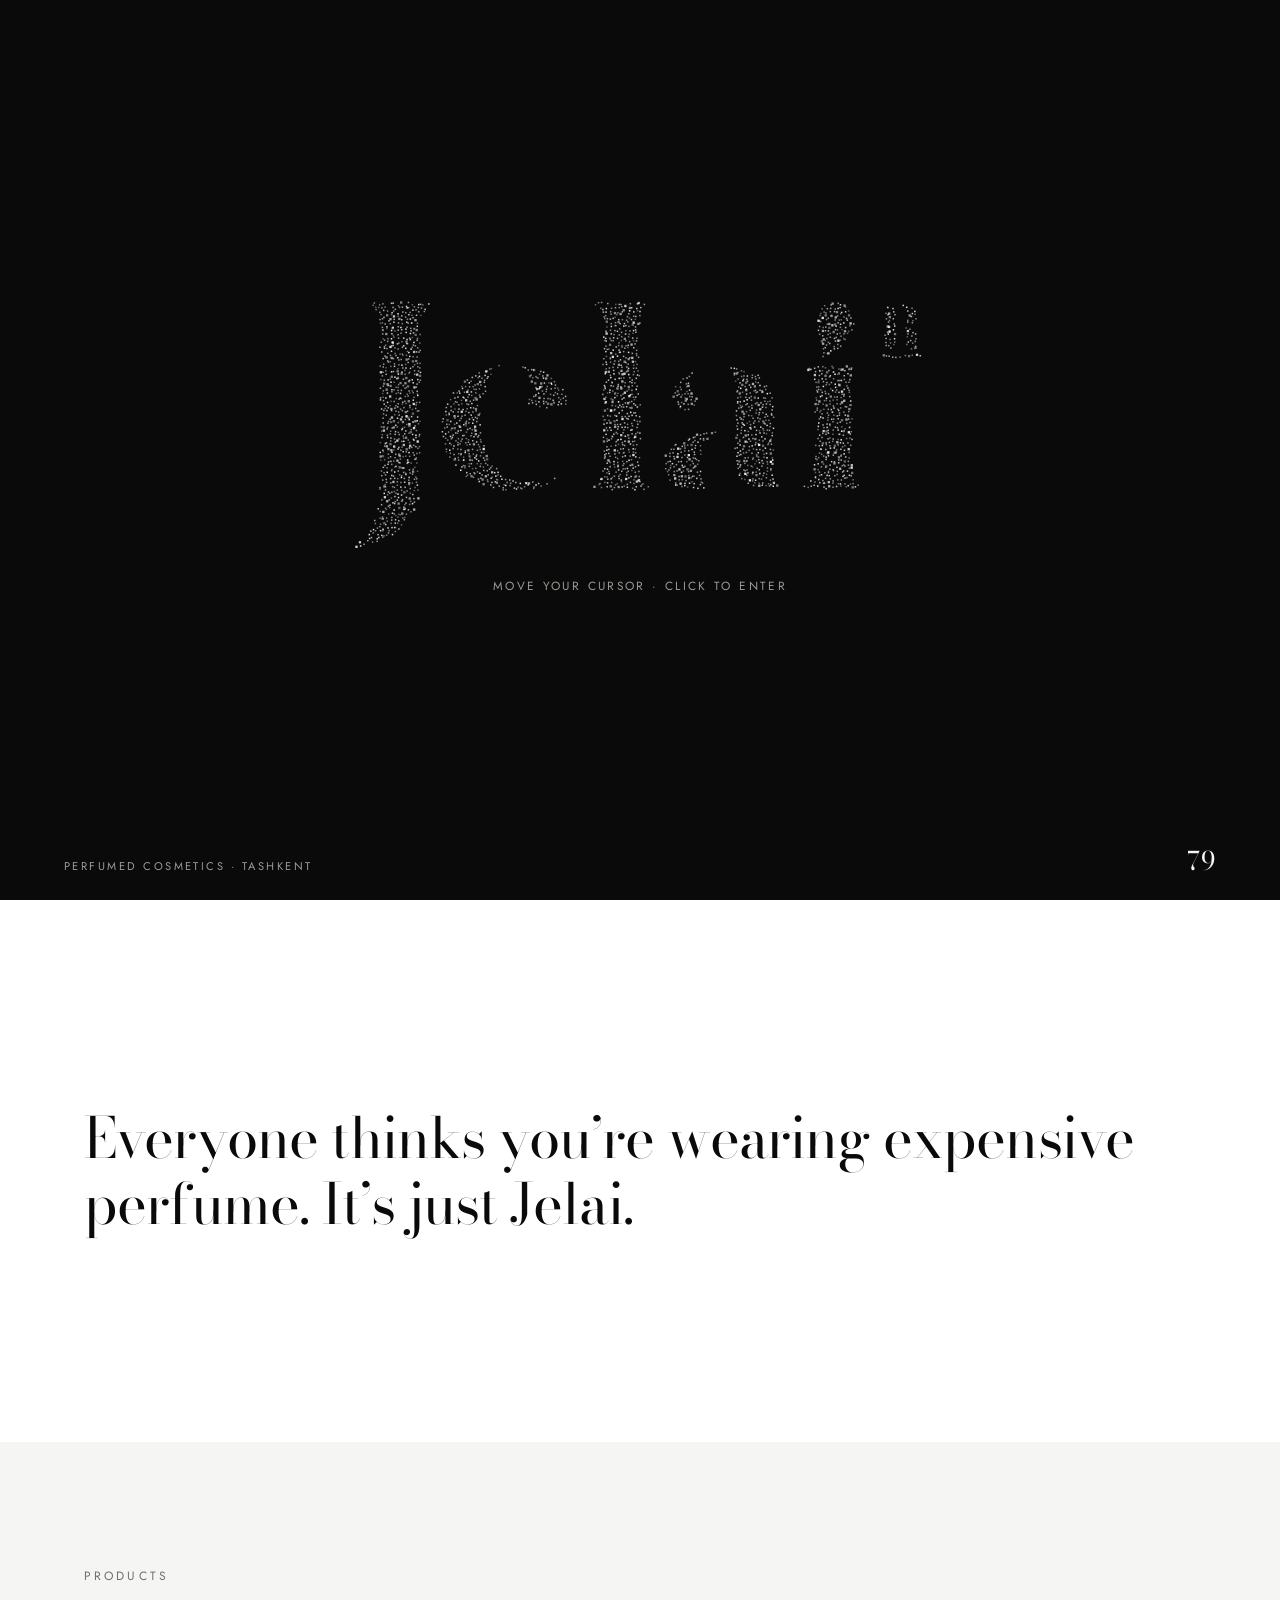
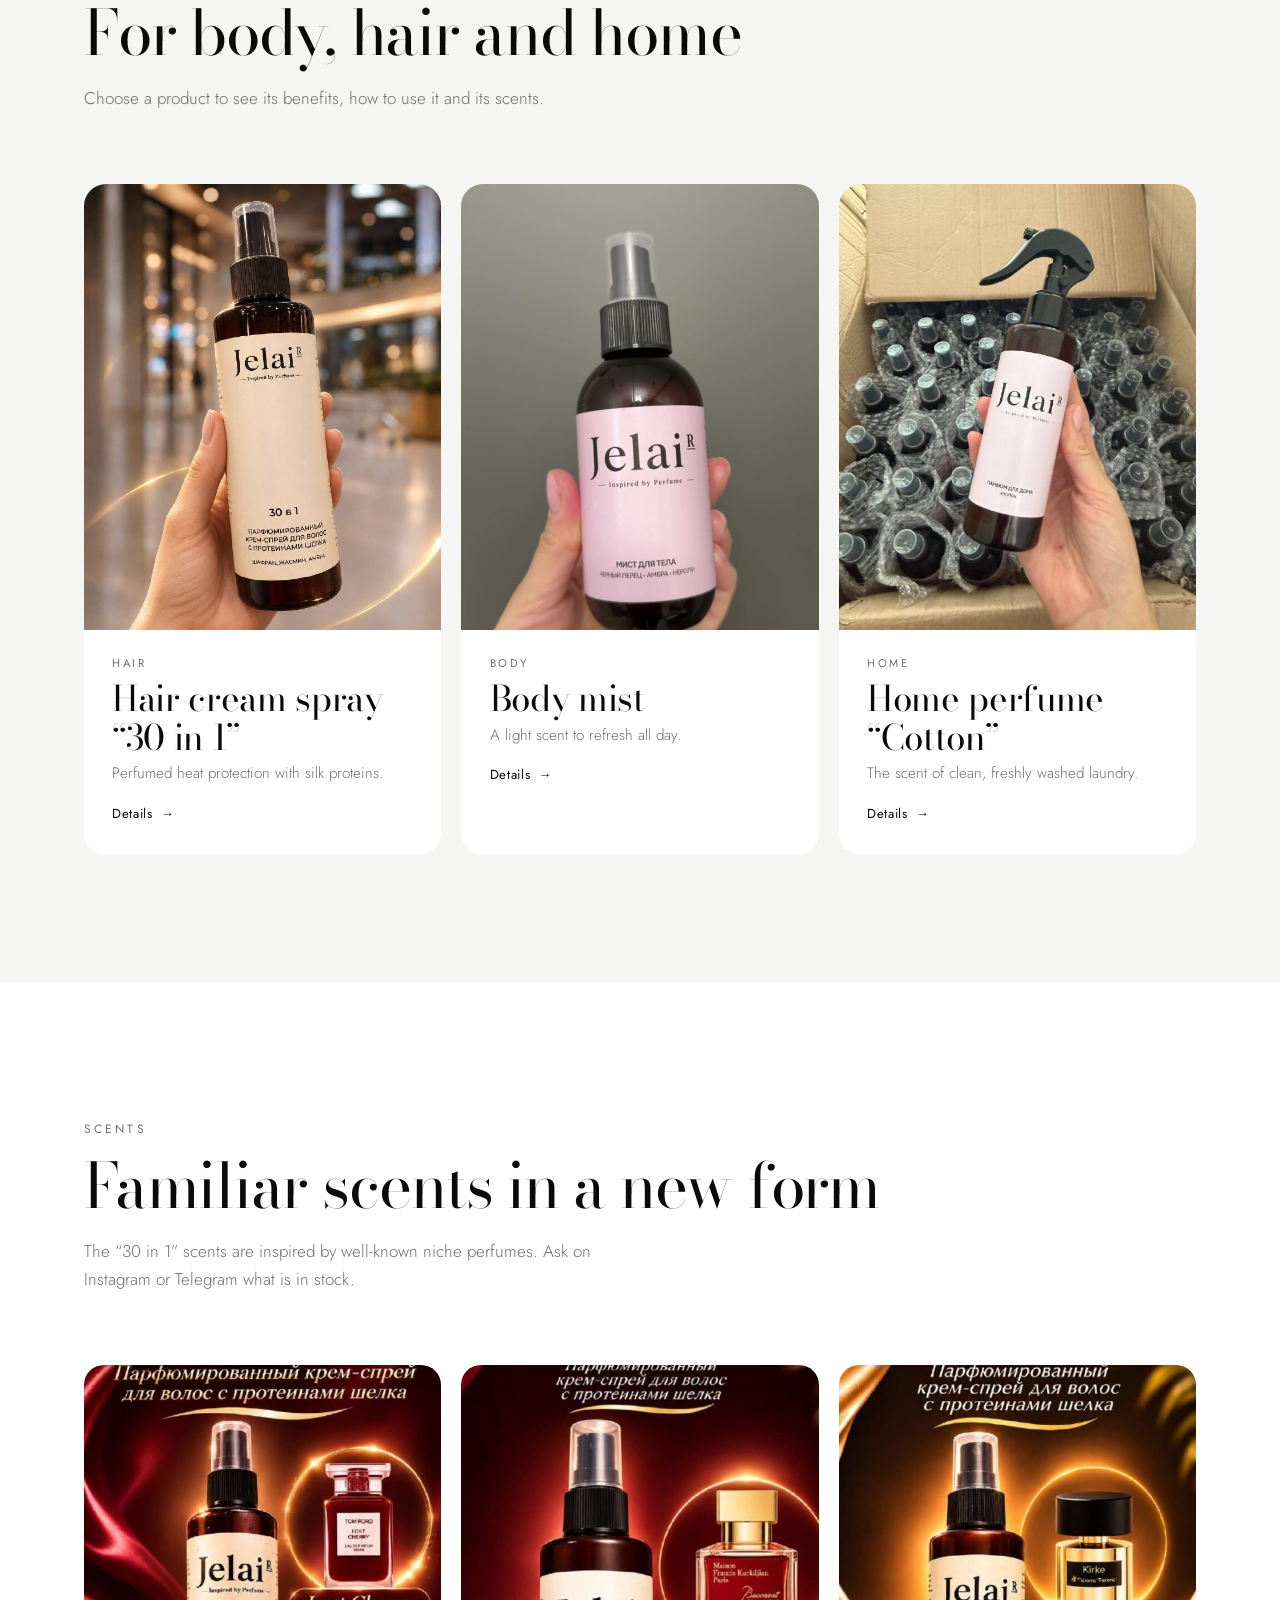
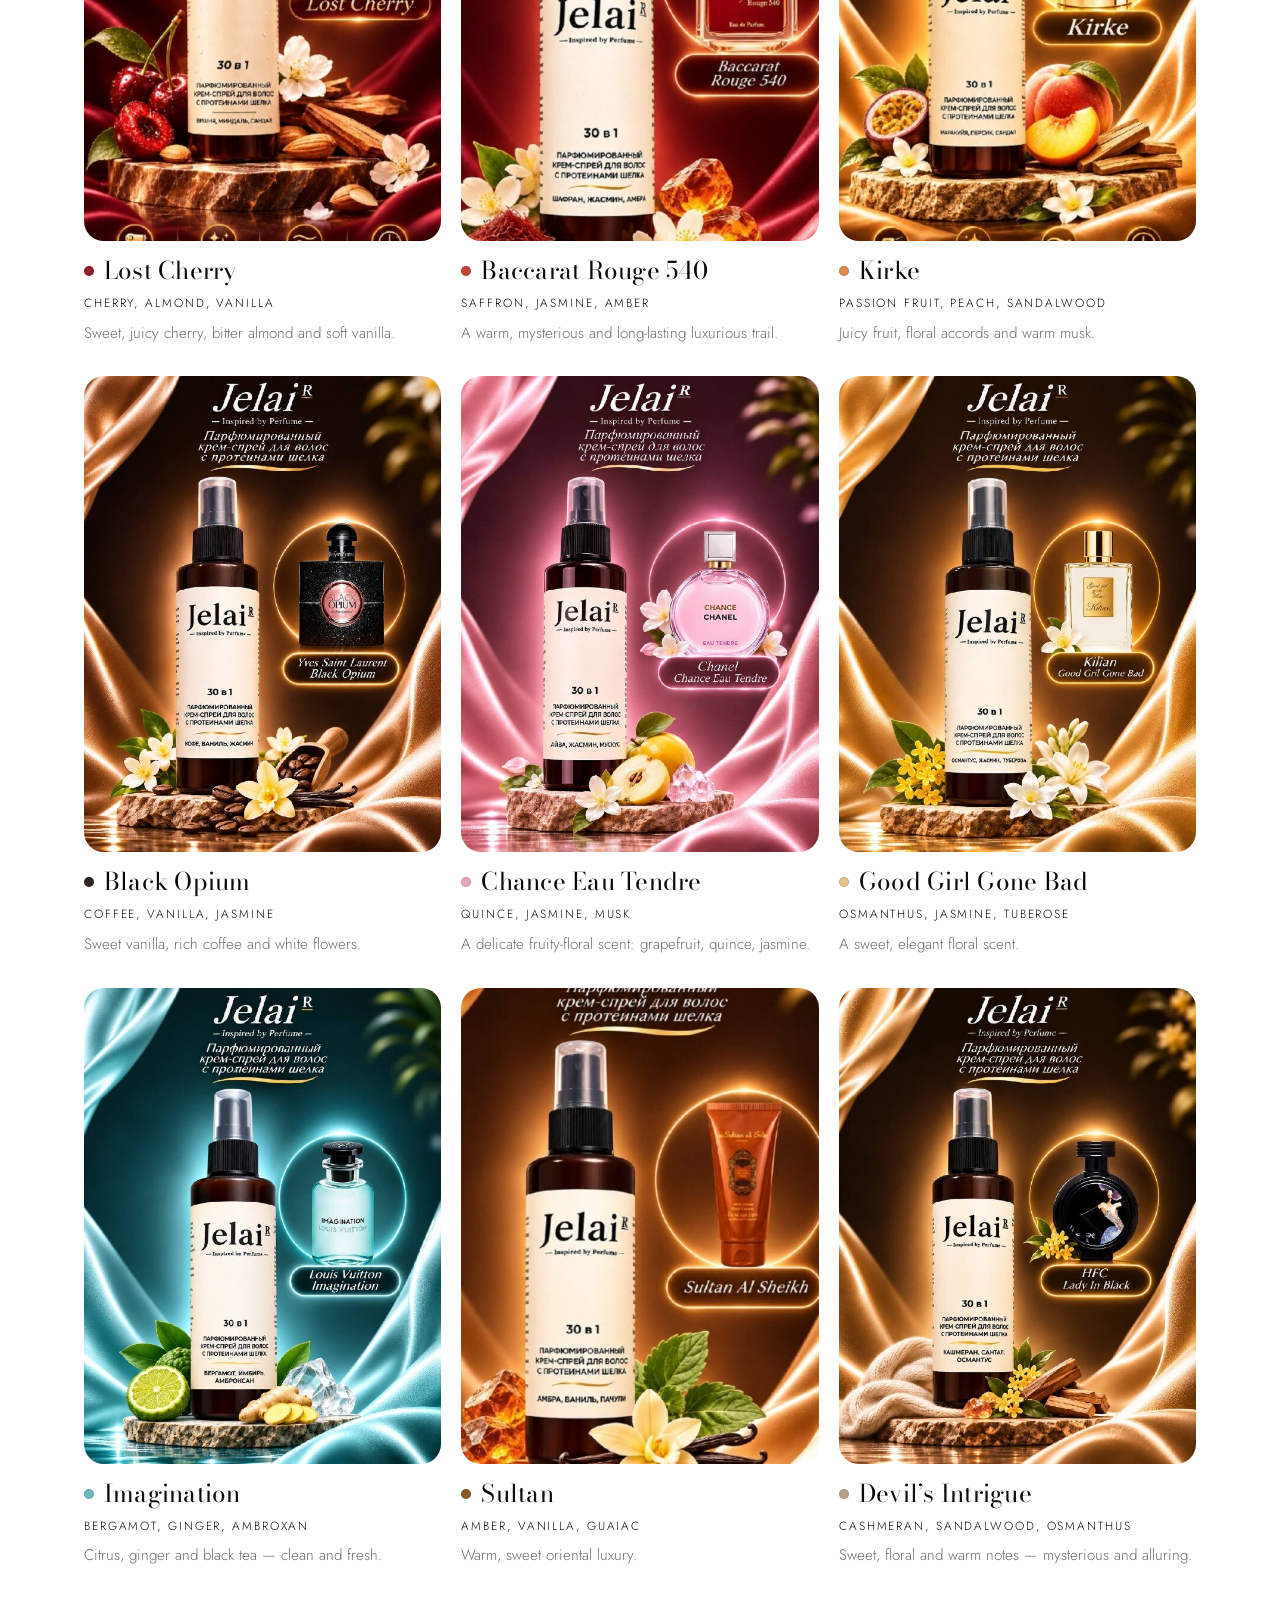
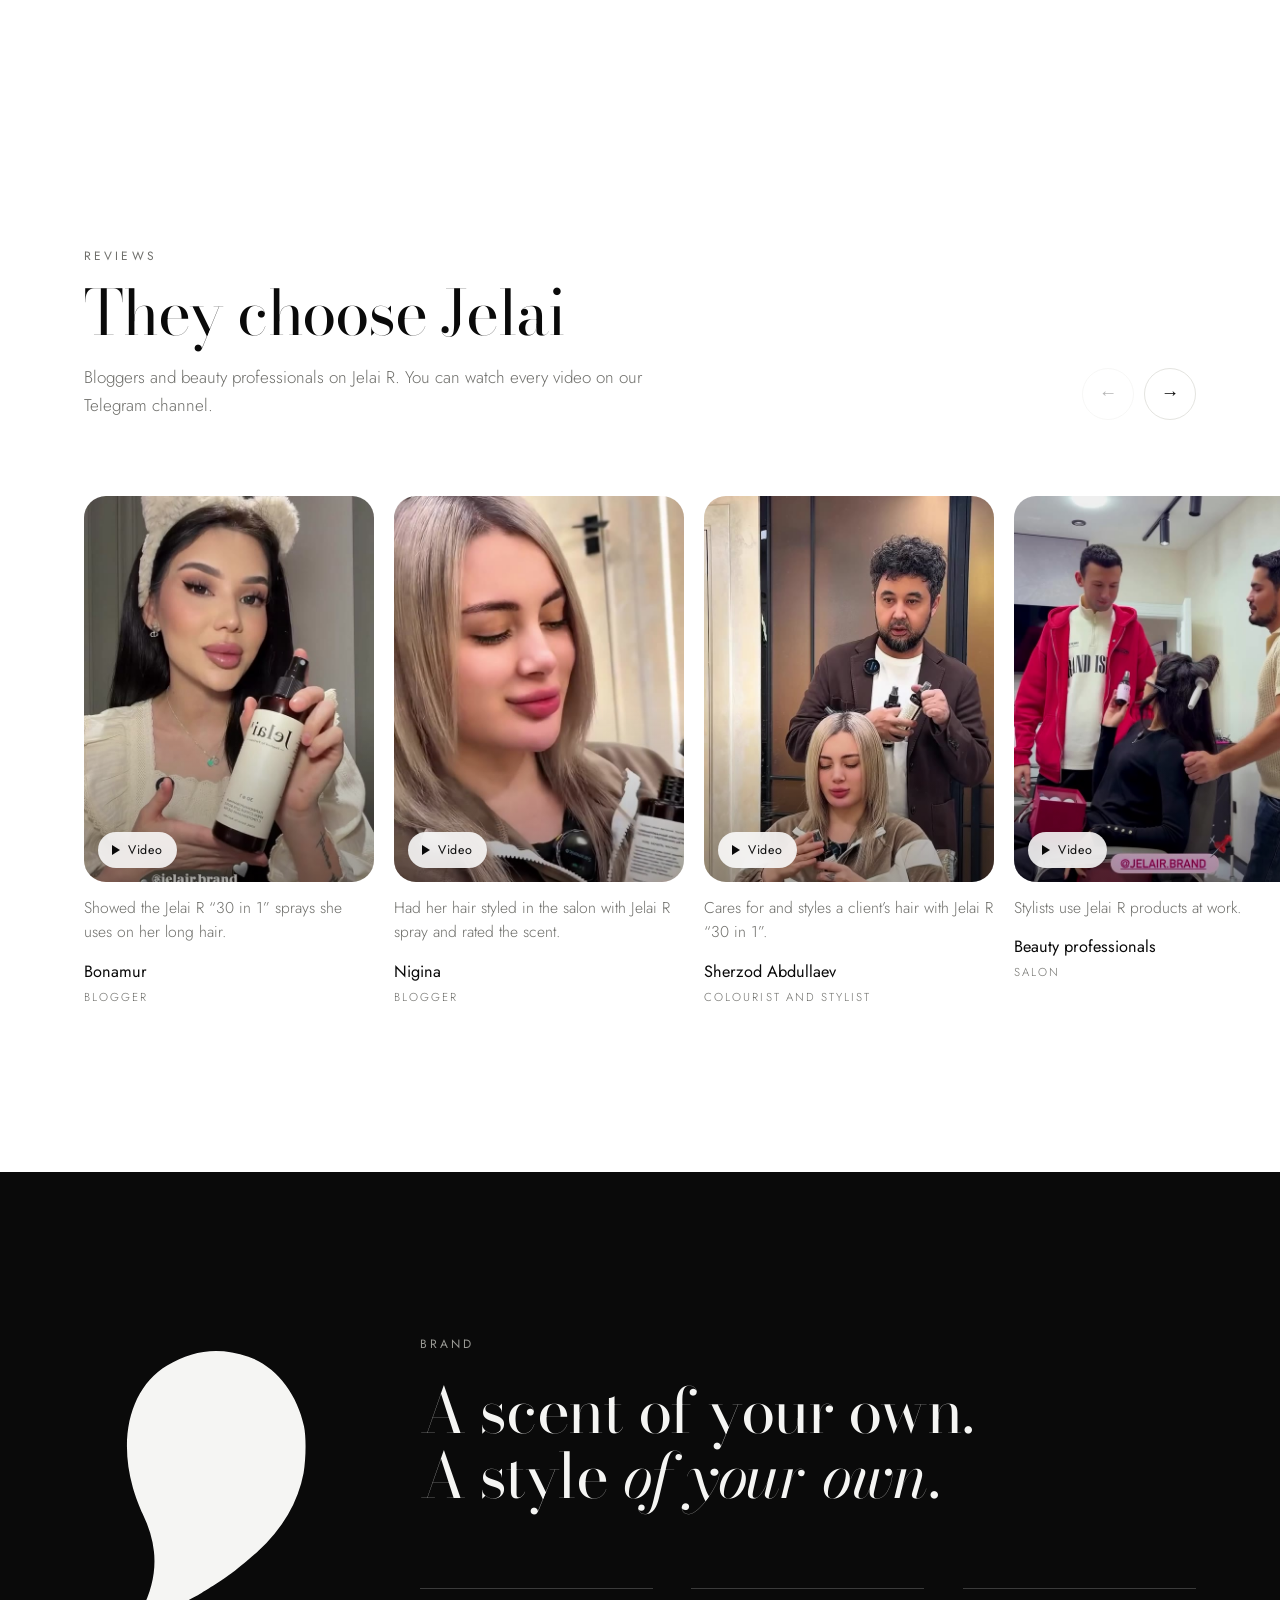
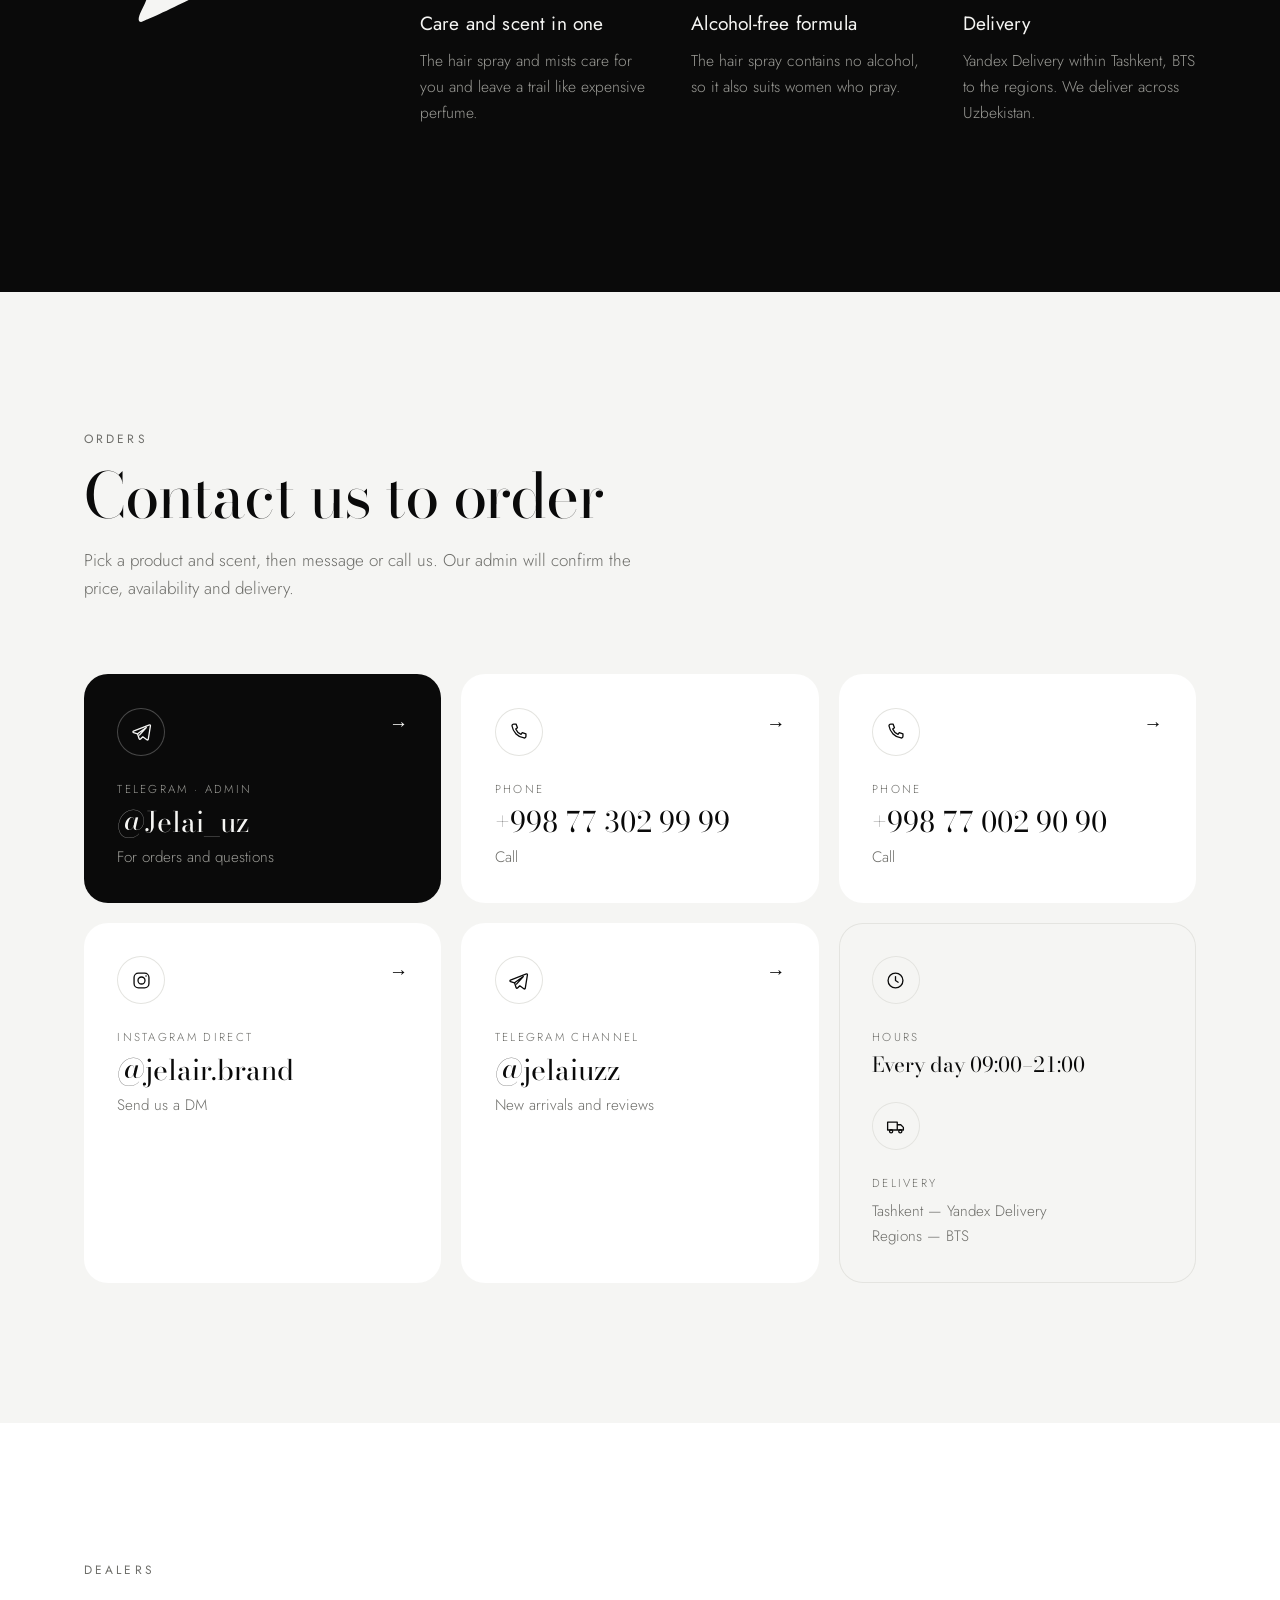
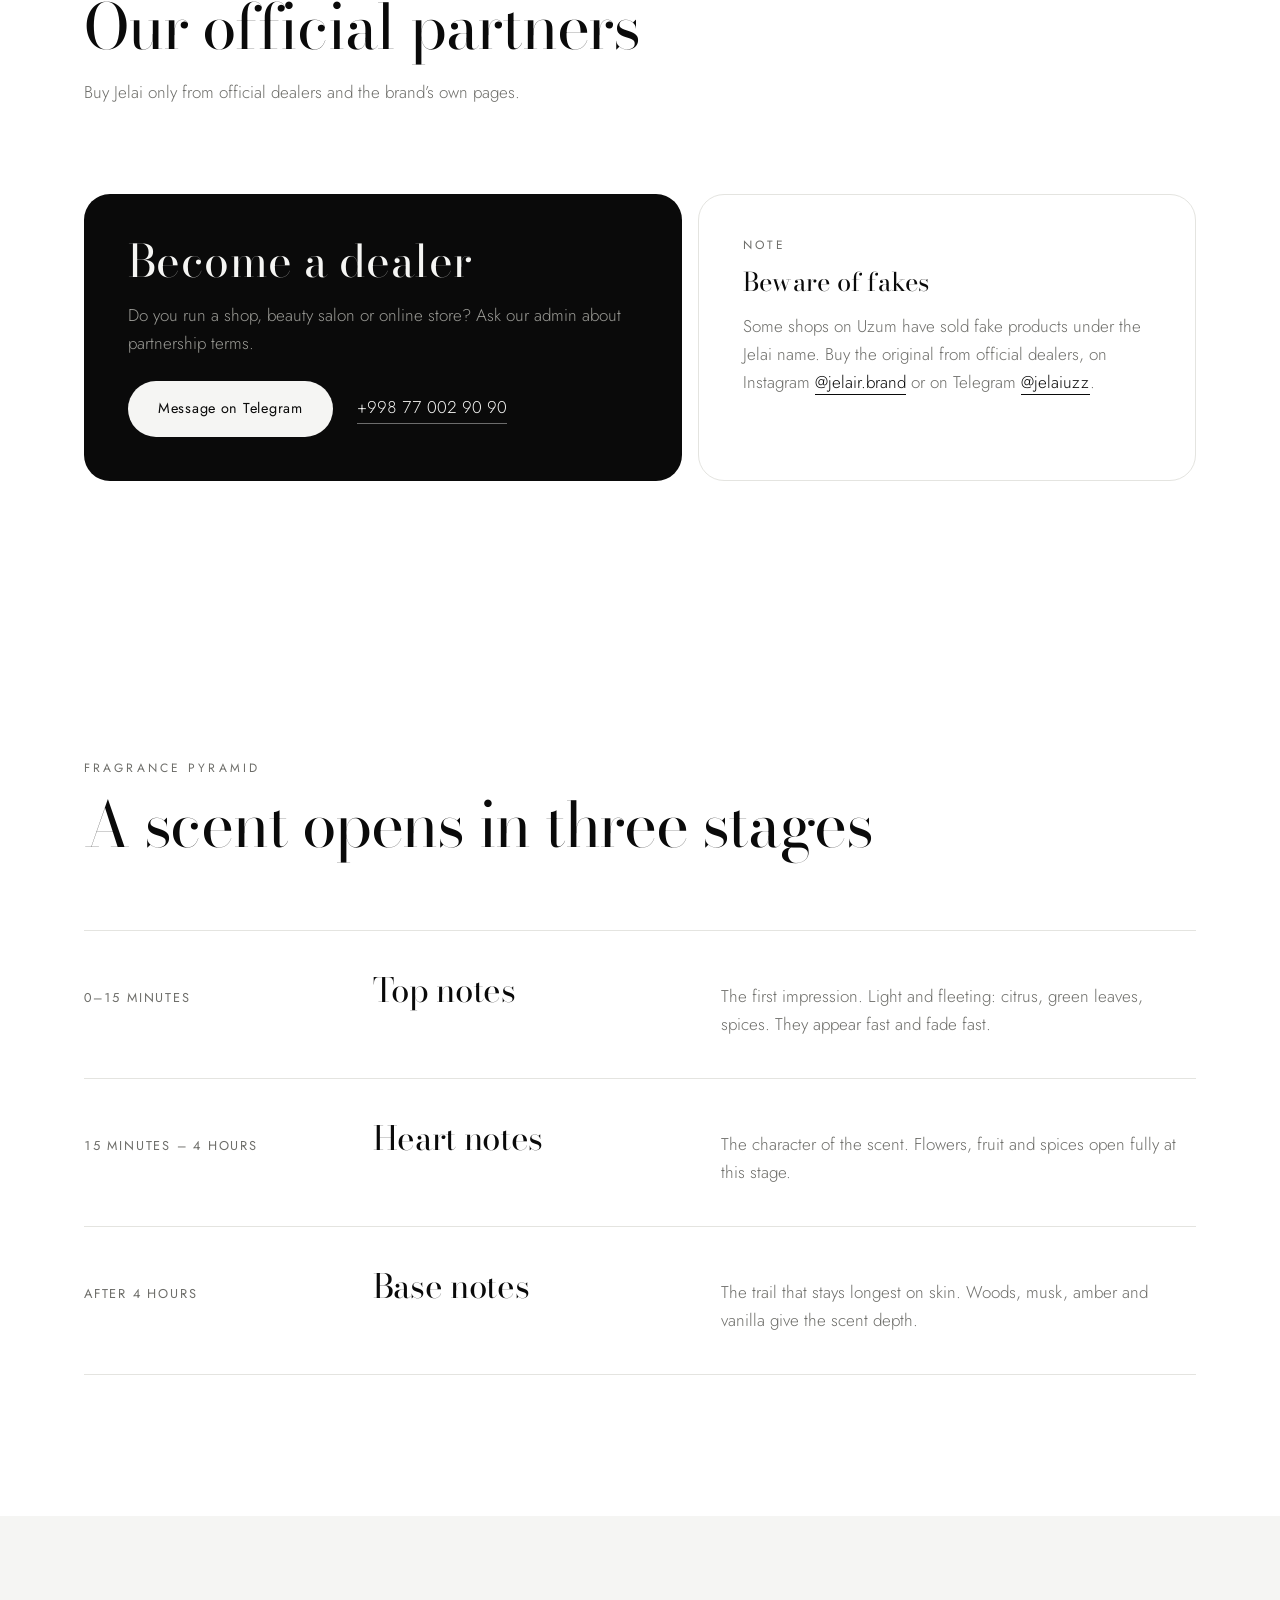
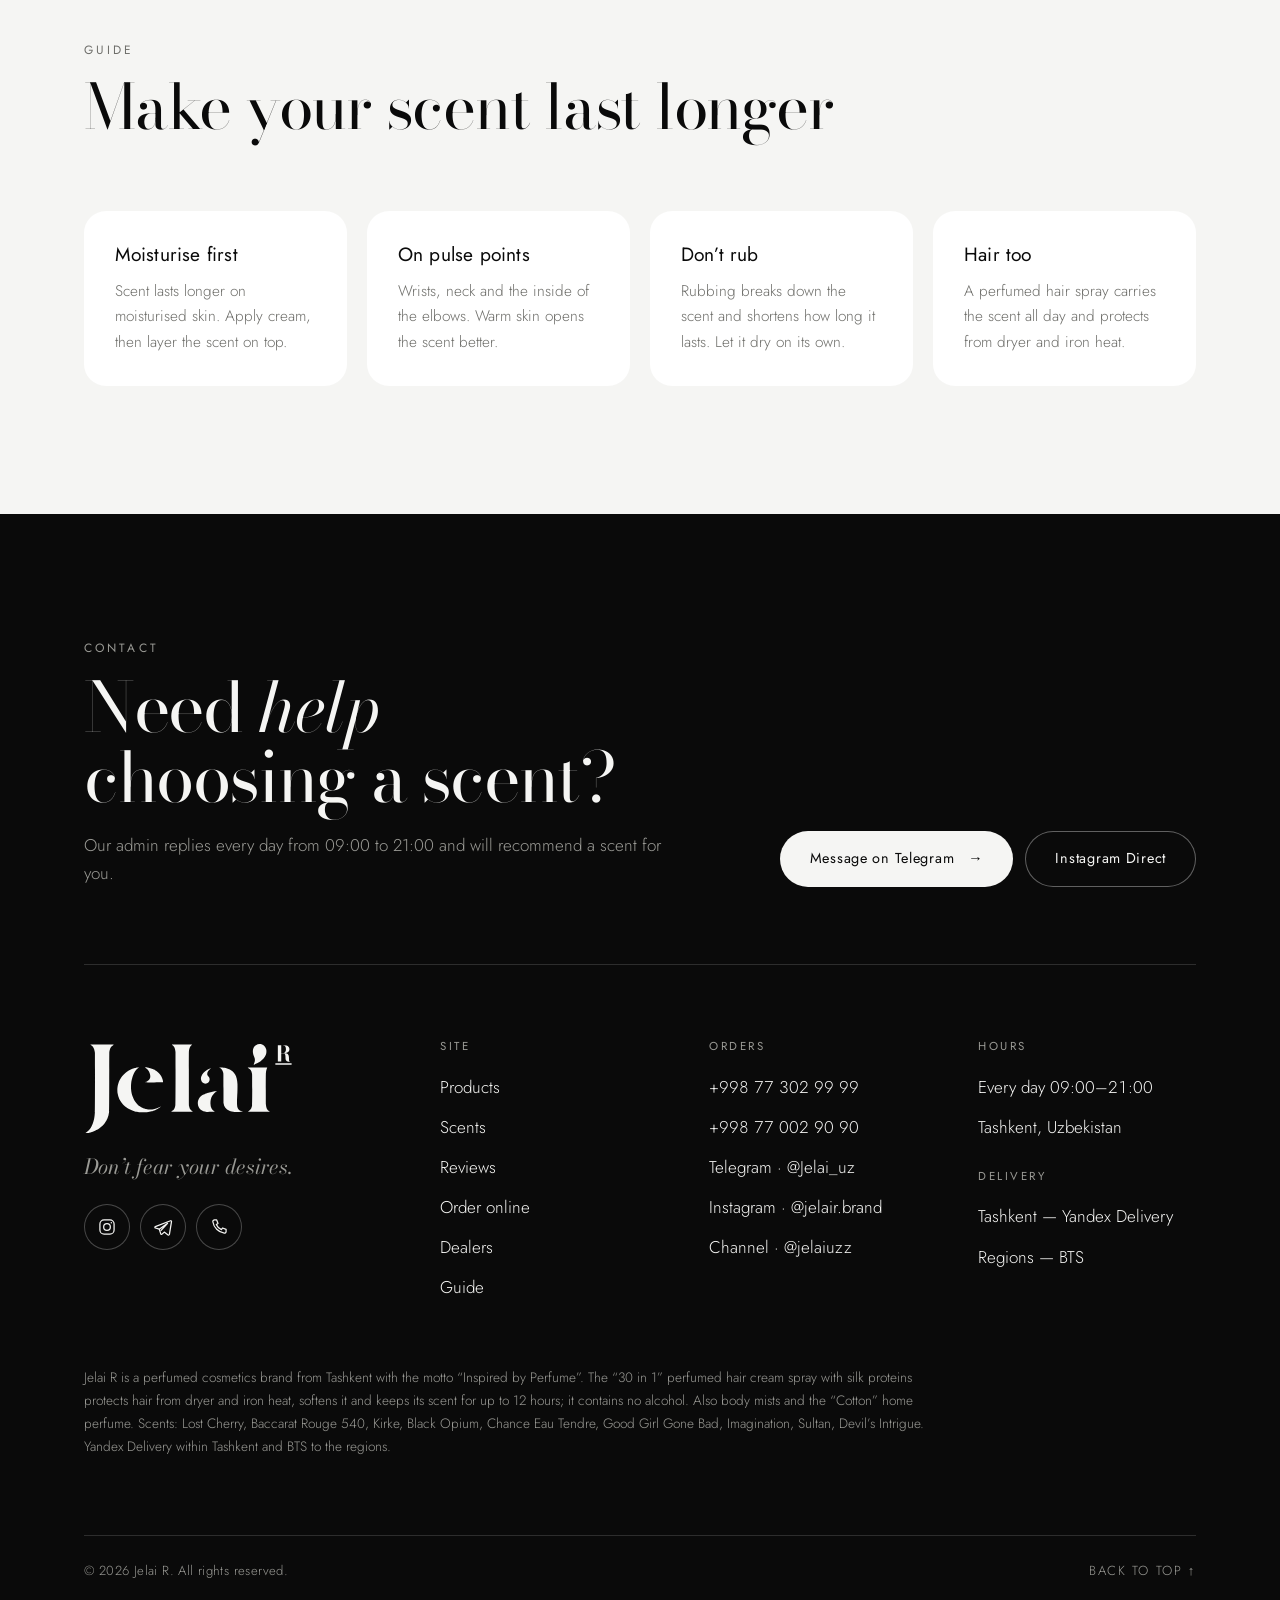
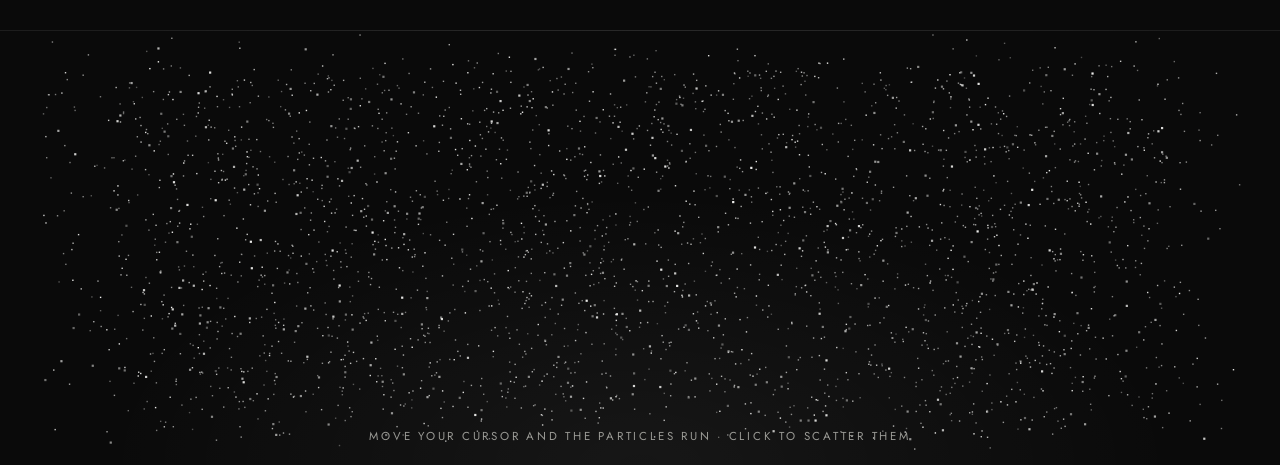
==== commit cc56eb5d: "Show only genuine Jelai R products with real photos The catalogue is now the three products sold und" ====
--- a/en/index.html
+++ b/en/index.html
@@ -3,9 +3,9 @@
 <head>
 <meta charset="utf-8">
 <meta name="viewport" content="width=device-width, initial-scale=1, viewport-fit=cover">
-<title>Jelai R — perfumed cosmetics and home fragrance | Tashkent, Uzbekistan</title>
-<meta name="description" content="Jelai (Jelai R) is a perfumed cosmetics brand from Tashkent. Reed diffusers, body cream, hair sprays and masks in Lost Cherry, Baccarat Rouge 540 and Black Pepper scents. Order online with delivery across Uzbekistan.">
-<meta name="keywords" content="Jelai, Jelai R, Jelai uz, Jelai Tashkent, Jelai Uzbekistan, perfumed cosmetics, reed diffuser, home fragrance, hair perfume spray, body cream, perfumed cosmetics Tashkent">
+<title>Jelai R — perfumed hair spray, body mist and home perfume | Tashkent</title>
+<meta name="description" content="Jelai R is a perfumed cosmetics brand from Tashkent. “30 in 1” hair cream spray (heat protection, silk proteins, alcohol-free), body mists and home perfume in Lost Cherry, Baccarat Rouge 540, Kirke and Black Opium scents. Delivery across Uzbekistan.">
+<meta name="keywords" content="Jelai, Jelai R, JelaiR, Jelair, Jelai 30 in 1, hair heat protectant, perfumed hair spray, hair cream spray with silk proteins, body mist, home perfume, Tashkent">
 <meta name="robots" content="index, follow, max-image-preview:large, max-snippet:-1">
 <meta name="author" content="Jelai">
 <link rel="canonical" href="https://zerrolvl.github.io/jelair/en/">
@@ -24,14 +24,14 @@
 <meta property="og:locale:alternate" content="uz_UZ">
 <meta property="og:url" content="https://zerrolvl.github.io/jelair/en/">
 <meta property="og:title" content="Jelai R — perfumed cosmetics, Tashkent">
-<meta property="og:description" content="Don’t fear your desires. Reed diffusers, body and hair care in niche perfume scents. Delivery across Uzbekistan.">
+<meta property="og:description" content="Don’t fear your desires. “30 in 1” perfumed hair spray, body mists and home perfume in niche perfume scents. Delivery across Uzbekistan.">
 <meta property="og:image" content="https://zerrolvl.github.io/jelair/og-image.jpg">
 <meta property="og:image:width" content="1200">
 <meta property="og:image:height" content="630">
 <meta property="og:image:alt" content="Jelai logo">
 <meta name="twitter:card" content="summary_large_image">
 <meta name="twitter:title" content="Jelai R — perfumed cosmetics, Tashkent">
-<meta name="twitter:description" content="Reed diffusers, body and hair care in niche perfume scents.">
+<meta name="twitter:description" content="“30 in 1” perfumed hair spray, body mists and home perfume in niche perfume scents.">
 <meta name="twitter:image" content="https://zerrolvl.github.io/jelair/og-image.jpg">
 <!-- Search Console / Yandex Webmaster tasdiqlash kodlarini shu yerga qo‘ying:
 <meta name="google-site-verification" content="...">
@@ -40,7 +40,7 @@
 <link rel="icon" href="../icon-192.png" type="image/png" sizes="192x192">
 <link rel="apple-touch-icon" href="../apple-touch-icon.png">
 <link rel="manifest" href="../site.webmanifest">
-<script type="application/ld+json">{"@context": "https://schema.org", "@graph": [{"@type": "Organization", "@id": "https://zerrolvl.github.io/jelair/#org", "name": "Jelai", "alternateName": ["Jelai R", "JelaiR", "Jelair", "Jelai.uz", "Jelai Uzbekistan", "Желай"], "url": "https://zerrolvl.github.io/jelair/", "logo": "https://zerrolvl.github.io/jelair/icon-512.png", "image": "https://zerrolvl.github.io/jelair/og-image.jpg", "slogan": "Istaklaringizdan qo‘rqmang", "description": "Jelai — Toshkentdagi parfyumlangan kosmetika brendi: uy diffuzorlari, tana va qo‘l kremlari, soch spreylari va niqoblari. O‘zbekiston bo‘ylab yetkazib berish.", "sameAs": ["https://www.instagram.com/jelair.brand/", "https://t.me/jelaiuzz", "https://taplink.cc/jelai.uz"], "contactPoint": [{"@type": "ContactPoint", "telephone": "+998773029999", "contactType": "sales", "areaServed": "UZ", "availableLanguage": ["uz", "ru"]}, {"@type": "ContactPoint", "telephone": "+998770029090", "contactType": "customer service", "areaServed": "UZ", "availableLanguage": ["uz", "ru"]}]}, {"@type": "Store", "@id": "https://zerrolvl.github.io/jelair/#store", "name": "Jelai — parfyumlangan kosmetika", "url": "https://zerrolvl.github.io/jelair/", "image": "https://zerrolvl.github.io/jelair/og-image.jpg", "logo": "https://zerrolvl.github.io/jelair/icon-512.png", "telephone": "+998773029999", "priceRange": "$$", "currenciesAccepted": "UZS", "address": {"@type": "PostalAddress", "addressLocality": "Toshkent", "addressRegion": "Toshkent", "addressCountry": "UZ"}, "areaServed": {"@type": "Country", "name": "O‘zbekiston"}, "openingHoursSpecification": [{"@type": "OpeningHoursSpecification", "dayOfWeek": ["Monday", "Tuesday", "Wednesday", "Thursday", "Friday", "Saturday", "Sunday"], "opens": "09:00", "closes": "21:00"}], "brand": {"@id": "https://zerrolvl.github.io/jelair/#org"}, "parentOrganization": {"@id": "https://zerrolvl.github.io/jelair/#org"}}, {"@type": "WebSite", "@id": "https://zerrolvl.github.io/jelair/#site", "url": "https://zerrolvl.github.io/jelair/", "name": "Jelai", "alternateName": "Jelai Uzbekistan", "inLanguage": "en", "publisher": {"@id": "https://zerrolvl.github.io/jelair/#org"}}, {"@type": "WebPage", "@id": "https://zerrolvl.github.io/jelair/en/#page", "url": "https://zerrolvl.github.io/jelair/en/", "name": "Jelai R — parfyumlangan kosmetika va uy iforlari, Toshkent", "isPartOf": {"@id": "https://zerrolvl.github.io/jelair/#site"}, "about": {"@id": "https://zerrolvl.github.io/jelair/#org"}, "inLanguage": "en", "primaryImageOfPage": {"@type": "ImageObject", "url": "https://zerrolvl.github.io/jelair/og-image.jpg", "width": 1200, "height": 630}}]}</script>
+<script type="application/ld+json">{"@context": "https://schema.org", "@graph": [{"@type": "Organization", "@id": "https://zerrolvl.github.io/jelair/#org", "name": "Jelai", "alternateName": ["Jelai R", "JelaiR", "Jelair", "Jelai.uz", "Jelai Uzbekistan", "Желай"], "url": "https://zerrolvl.github.io/jelair/", "logo": "https://zerrolvl.github.io/jelair/icon-512.png", "image": "https://zerrolvl.github.io/jelair/og-image.jpg", "slogan": "Inspired by Perfume", "description": "Jelai R — Toshkentdagi parfyumlangan kosmetika brendi: «30 in 1» parfyumlangan soch krem-spreyi, tana uchun mistlar va uy parfyumi. O‘zbekiston bo‘ylab yetkazib berish.", "sameAs": ["https://www.instagram.com/jelair.brand/", "https://t.me/jelaiuzz", "https://taplink.cc/jelai.uz"], "contactPoint": [{"@type": "ContactPoint", "telephone": "+998773029999", "contactType": "sales", "areaServed": "UZ", "availableLanguage": ["uz", "ru"]}, {"@type": "ContactPoint", "telephone": "+998770029090", "contactType": "customer service", "areaServed": "UZ", "availableLanguage": ["uz", "ru"]}]}, {"@type": "Store", "@id": "https://zerrolvl.github.io/jelair/#store", "name": "Jelai — parfyumlangan kosmetika", "url": "https://zerrolvl.github.io/jelair/", "image": "https://zerrolvl.github.io/jelair/og-image.jpg", "logo": "https://zerrolvl.github.io/jelair/icon-512.png", "telephone": "+998773029999", "priceRange": "$$", "currenciesAccepted": "UZS", "address": {"@type": "PostalAddress", "addressLocality": "Toshkent", "addressRegion": "Toshkent", "addressCountry": "UZ"}, "areaServed": {"@type": "Country", "name": "O‘zbekiston"}, "openingHoursSpecification": [{"@type": "OpeningHoursSpecification", "dayOfWeek": ["Monday", "Tuesday", "Wednesday", "Thursday", "Friday", "Saturday", "Sunday"], "opens": "09:00", "closes": "21:00"}], "brand": {"@id": "https://zerrolvl.github.io/jelair/#org"}, "parentOrganization": {"@id": "https://zerrolvl.github.io/jelair/#org"}}, {"@type": "WebSite", "@id": "https://zerrolvl.github.io/jelair/#site", "url": "https://zerrolvl.github.io/jelair/", "name": "Jelai", "alternateName": "Jelai Uzbekistan", "inLanguage": "en", "publisher": {"@id": "https://zerrolvl.github.io/jelair/#org"}}, {"@type": "WebPage", "@id": "https://zerrolvl.github.io/jelair/en/#page", "url": "https://zerrolvl.github.io/jelair/en/", "name": "Jelai R — parfyumlangan soch spreyi, mist va uy parfyumi | Toshkent", "isPartOf": {"@id": "https://zerrolvl.github.io/jelair/#site"}, "about": {"@id": "https://zerrolvl.github.io/jelair/#org"}, "inLanguage": "en", "primaryImageOfPage": {"@type": "ImageObject", "url": "https://zerrolvl.github.io/jelair/og-image.jpg", "width": 1200, "height": 630}}, {"@type": "ItemList", "name": "Jelai R mahsulotlari", "itemListElement": [{"@type": "ListItem", "position": 1, "name": "Jelai R «30 in 1» parfyumlangan soch krem-spreyi"}, {"@type": "ListItem", "position": 2, "name": "Jelai R tana uchun mist"}, {"@type": "ListItem", "position": 3, "name": "Jelai R uy uchun parfyum «Xlopok»"}]}]}</script>
 <script>
   document.documentElement.classList.add('js');
   try { var th = localStorage.getItem('jelai-theme'); if (th === 'dark' || th === 'light') document.documentElement.dataset.theme = th; } catch (e) {}
@@ -124,19 +124,7 @@
         <p class="lead">Jelai R makes body, hair and home products inspired by niche perfumery. We deliver across Uzbekistan.</p>
         <a class="btn" href="#mahsulotlar">View products <span aria-hidden="true">→</span></a>
       </div>
-      <div class="hero-art" id="heroArt"><svg class="bottle" viewBox="0 0 200 330" aria-hidden="true">
-  <g stroke="currentColor" stroke-width="3.2" stroke-linecap="round">
-    <path d="M97 150 62 14M100 150 88 6M100 150 112 6M103 150 138 14M99 150 74 30M101 150 126 30"></path>
-  </g>
-  <rect x="80" y="140" width="40" height="22" rx="3" fill="url(#g-cap)"></rect>
-  
-  <rect x="38" y="160" width="124" height="162" rx="14" fill="#fff" fill-opacity=".55" stroke="#000" stroke-opacity=".12"></rect>
-  <rect x="48" y="180" width="104" height="132" rx="7" fill="#8f1d2c"></rect>
-  <rect x="48" y="180" width="104" height="132" rx="7" fill="url(#g-liquid)"></rect>
-  <rect x="38" y="160" width="124" height="162" rx="14" fill="url(#g-glass)"></rect>
-  <rect x="53" y="174" width="5" height="132" rx="2.5" fill="#fff" fill-opacity=".45"></rect>
-  <rect x="60" y="214" width="80" height="48" rx="2" fill="#fff" fill-opacity=".95"></rect>
-  <svg x="72.8" y="226" width="54.400000000000006" height="24.4" viewBox="0 0 710 318" fill="#0a0a0a"><use href="#logo"></use></svg></svg></div><!--/heroArt-->
+      <div class="hero-art"><img src="../img/hero.jpg" alt="Jelai R “30 in 1” perfumed hair spray" width="640" height="800" fetchpriority="high"></div>
     </div>
     <a class="scroll-hint" href="#bayon" aria-label="Scroll down"><span></span></a>
   </section>
@@ -152,180 +140,35 @@
       <header class="sec-head reveal">
         <p class="eyebrow">Products</p>
         <h2>For body, hair and home</h2>
-        <p class="sec-sub">Choose a product to see what it does, its size and the scents it comes in.</p>
+        <p class="sec-sub">Choose a product to see its benefits, how to use it and its scents.</p>
       </header>
       <div class="grid" id="grid"><button class="card reveal" type="button" data-i="0" style="--d:0s" aria-haspopup="dialog">
-  <span class="card-art"><svg class="bottle" viewBox="0 0 200 330" aria-hidden="true">
-  <g stroke="currentColor" stroke-width="3.2" stroke-linecap="round">
-    <path d="M97 150 62 14M100 150 88 6M100 150 112 6M103 150 138 14M99 150 74 30M101 150 126 30"></path>
-  </g>
-  <rect x="80" y="140" width="40" height="22" rx="3" fill="url(#g-cap)"></rect>
-  
-  <rect x="38" y="160" width="124" height="162" rx="14" fill="#fff" fill-opacity=".55" stroke="#000" stroke-opacity=".12"></rect>
-  <rect x="48" y="180" width="104" height="132" rx="7" fill="#8f1d2c"></rect>
-  <rect x="48" y="180" width="104" height="132" rx="7" fill="url(#g-liquid)"></rect>
-  <rect x="38" y="160" width="124" height="162" rx="14" fill="url(#g-glass)"></rect>
-  <rect x="53" y="174" width="5" height="132" rx="2.5" fill="#fff" fill-opacity=".45"></rect>
-  <rect x="60" y="214" width="80" height="48" rx="2" fill="#fff" fill-opacity=".95"></rect>
-  <svg x="72.8" y="226" width="54.400000000000006" height="24.4" viewBox="0 0 710 318" fill="#0a0a0a"><use href="#logo"></use></svg></svg></span>
+  <span class="card-art"><img src="../img/products/spray.jpg" alt="Jelai R — Hair cream spray “30 in 1”" width="640" height="800" loading="lazy" decoding="async"></span>
   <span class="card-body">
-    <span class="card-fam">Home</span>
-    <span class="card-name">Reed diffuser</span>
-    <span class="card-line">A reed diffuser for home and office.</span>
+    <span class="card-fam">Hair</span>
+    <span class="card-name">Hair cream spray “30 in 1”</span>
+    <span class="card-line">Perfumed heat protection with silk proteins.</span>
     <span class="card-more">Details <span aria-hidden="true">→</span></span>
   </span>
 </button>
 <button class="card reveal" type="button" data-i="1" style="--d:0.08s" aria-haspopup="dialog">
-  <span class="card-art"><svg class="bottle" viewBox="0 0 200 330" aria-hidden="true">
-  <rect x="58" y="34" width="62" height="13" rx="5" fill="url(#g-cap)"></rect>
-  <rect x="90" y="40" width="20" height="40" fill="url(#g-cap)"></rect>
-  <rect x="78" y="78" width="44" height="24" rx="4" fill="url(#g-cap)"></rect>
-  
-  <rect x="42" y="100" width="116" height="222" rx="18" fill="#fff" fill-opacity=".55" stroke="#000" stroke-opacity=".12"></rect>
-  <rect x="52" y="120" width="96" height="192" rx="11" fill="#efe6da"></rect>
-  <rect x="52" y="120" width="96" height="192" rx="11" fill="url(#g-liquid)"></rect>
-  <rect x="42" y="100" width="116" height="222" rx="18" fill="url(#g-glass)"></rect>
-  <rect x="57" y="114" width="5" height="192" rx="2.5" fill="#fff" fill-opacity=".45"></rect>
-  <rect x="62" y="182" width="76" height="45.6" rx="2" fill="#fff" fill-opacity=".95"></rect>
-  <svg x="74.16" y="193.4" width="51.68000000000001" height="23.18" viewBox="0 0 710 318" fill="#0a0a0a"><use href="#logo"></use></svg></svg></span>
+  <span class="card-art"><img src="../img/products/mist.jpg" alt="Jelai R — Body mist" width="640" height="800" loading="lazy" decoding="async"></span>
   <span class="card-body">
     <span class="card-fam">Body</span>
-    <span class="card-name">Body and hand cream</span>
-    <span class="card-line">A perfumed cream that moisturises and leaves a trail.</span>
+    <span class="card-name">Body mist</span>
+    <span class="card-line">A light scent to refresh all day.</span>
     <span class="card-more">Details <span aria-hidden="true">→</span></span>
   </span>
 </button>
 <button class="card reveal" type="button" data-i="2" style="--d:0.16s" aria-haspopup="dialog">
-  <span class="card-art"><svg class="bottle" viewBox="0 0 200 330" aria-hidden="true">
-  <rect x="24" y="150" width="152" height="52" rx="8" fill="url(#g-cap)"></rect>
-  
-  <rect x="30" y="200" width="140" height="122" rx="16" fill="#fff" fill-opacity=".55" stroke="#000" stroke-opacity=".12"></rect>
-  <rect x="40" y="220" width="120" height="92" rx="9" fill="#f3ead6"></rect>
-  <rect x="40" y="220" width="120" height="92" rx="9" fill="url(#g-liquid)"></rect>
-  <rect x="30" y="200" width="140" height="122" rx="16" fill="url(#g-glass)"></rect>
-  <rect x="45" y="214" width="5" height="92" rx="2.5" fill="#fff" fill-opacity=".45"></rect>
-  <rect x="62" y="232" width="76" height="45.6" rx="2" fill="#fff" fill-opacity=".95"></rect>
-  <svg x="74.16" y="243.4" width="51.68000000000001" height="23.18" viewBox="0 0 710 318" fill="#0a0a0a"><use href="#logo"></use></svg></svg></span>
+  <span class="card-art"><img src="../img/products/home.jpg" alt="Jelai R — Home perfume “Cotton”" width="640" height="800" loading="lazy" decoding="async"></span>
   <span class="card-body">
-    <span class="card-fam">Body</span>
-    <span class="card-name">Body butter</span>
-    <span class="card-line">A rich, dense texture like soufflé.</span>
-    <span class="card-more">Details <span aria-hidden="true">→</span></span>
-  </span>
-</button>
-<button class="card reveal" type="button" data-i="3" style="--d:0s" aria-haspopup="dialog">
-  <span class="card-art"><svg class="bottle" viewBox="0 0 200 330" aria-hidden="true">
-  <rect x="68" y="6" width="64" height="66" rx="5" fill="url(#g-cap)"></rect>
-  <rect x="84" y="72" width="32" height="14" fill="url(#g-neck)"></rect>
-  
-  <rect x="26" y="86" width="148" height="236" rx="16" fill="#fff" fill-opacity=".55" stroke="#000" stroke-opacity=".12"></rect>
-  <rect x="36" y="106" width="128" height="206" rx="9" fill="#e9d9c4"></rect>
-  <rect x="36" y="106" width="128" height="206" rx="9" fill="url(#g-liquid)"></rect>
-  <rect x="26" y="86" width="148" height="236" rx="16" fill="url(#g-glass)"></rect>
-  <rect x="41" y="100" width="5" height="206" rx="2.5" fill="#fff" fill-opacity=".45"></rect>
-  <rect x="56" y="176" width="88" height="52.8" rx="2" fill="#fff" fill-opacity=".95"></rect>
-  <svg x="70.08" y="189.2" width="59.84" height="26.84" viewBox="0 0 710 318" fill="#0a0a0a"><use href="#logo"></use></svg></svg></span>
-  <span class="card-body">
-    <span class="card-fam">Hair</span>
-    <span class="card-name">Hair spray 30 in 1</span>
-    <span class="card-line">Heat protection, shine and scent.</span>
-    <span class="card-more">Details <span aria-hidden="true">→</span></span>
-  </span>
-</button>
-<button class="card reveal" type="button" data-i="4" style="--d:0.08s" aria-haspopup="dialog">
-  <span class="card-art"><svg class="bottle" viewBox="0 0 200 330" aria-hidden="true">
-  <rect x="24" y="150" width="152" height="52" rx="8" fill="url(#g-cap)"></rect>
-  
-  <rect x="30" y="200" width="140" height="122" rx="16" fill="#fff" fill-opacity=".55" stroke="#000" stroke-opacity=".12"></rect>
-  <rect x="40" y="220" width="120" height="92" rx="9" fill="#d9c2c2"></rect>
-  <rect x="40" y="220" width="120" height="92" rx="9" fill="url(#g-liquid)"></rect>
-  <rect x="30" y="200" width="140" height="122" rx="16" fill="url(#g-glass)"></rect>
-  <rect x="45" y="214" width="5" height="92" rx="2.5" fill="#fff" fill-opacity=".45"></rect>
-  <rect x="62" y="232" width="76" height="45.6" rx="2" fill="#fff" fill-opacity=".95"></rect>
-  <svg x="74.16" y="243.4" width="51.68000000000001" height="23.18" viewBox="0 0 710 318" fill="#0a0a0a"><use href="#logo"></use></svg></svg></span>
-  <span class="card-body">
-    <span class="card-fam">Hair</span>
-    <span class="card-name">Hair mask</span>
-    <span class="card-line">Works deeper than shampoo and conditioner.</span>
-    <span class="card-more">Details <span aria-hidden="true">→</span></span>
-  </span>
-</button>
-<button class="card reveal" type="button" data-i="5" style="--d:0.16s" aria-haspopup="dialog">
-  <span class="card-art"><svg class="bottle" viewBox="0 0 200 330" aria-hidden="true">
-  <rect x="58" y="34" width="62" height="13" rx="5" fill="url(#g-cap)"></rect>
-  <rect x="90" y="40" width="20" height="40" fill="url(#g-cap)"></rect>
-  <rect x="78" y="78" width="44" height="24" rx="4" fill="url(#g-cap)"></rect>
-  
-  <rect x="42" y="100" width="116" height="222" rx="18" fill="#fff" fill-opacity=".55" stroke="#000" stroke-opacity=".12"></rect>
-  <rect x="52" y="120" width="96" height="192" rx="11" fill="#f1ede6"></rect>
-  <rect x="52" y="120" width="96" height="192" rx="11" fill="url(#g-liquid)"></rect>
-  <rect x="42" y="100" width="116" height="222" rx="18" fill="url(#g-glass)"></rect>
-  <rect x="57" y="114" width="5" height="192" rx="2.5" fill="#fff" fill-opacity=".45"></rect>
-  <rect x="62" y="182" width="76" height="45.6" rx="2" fill="#fff" fill-opacity=".95"></rect>
-  <svg x="74.16" y="193.4" width="51.68000000000001" height="23.18" viewBox="0 0 710 318" fill="#0a0a0a"><use href="#logo"></use></svg></svg></span>
-  <span class="card-body">
-    <span class="card-fam">Hair</span>
-    <span class="card-name">Hair cream</span>
-    <span class="card-line">A leave-in smoothing cream.</span>
-    <span class="card-more">Details <span aria-hidden="true">→</span></span>
-  </span>
-</button>
-<button class="card reveal" type="button" data-i="6" style="--d:0s" aria-haspopup="dialog">
-  <span class="card-art"><svg class="bottle" viewBox="0 0 200 330" aria-hidden="true">
-  <rect x="58" y="34" width="62" height="13" rx="5" fill="url(#g-cap)"></rect>
-  <rect x="90" y="40" width="20" height="40" fill="url(#g-cap)"></rect>
-  <rect x="78" y="78" width="44" height="24" rx="4" fill="url(#g-cap)"></rect>
-  
-  <rect x="42" y="100" width="116" height="222" rx="18" fill="#fff" fill-opacity=".55" stroke="#000" stroke-opacity=".12"></rect>
-  <rect x="52" y="120" width="96" height="192" rx="11" fill="#2b2b2b"></rect>
-  <rect x="52" y="120" width="96" height="192" rx="11" fill="url(#g-liquid)"></rect>
-  <rect x="42" y="100" width="116" height="222" rx="18" fill="url(#g-glass)"></rect>
-  <rect x="57" y="114" width="5" height="192" rx="2.5" fill="#fff" fill-opacity=".45"></rect>
-  <rect x="62" y="182" width="76" height="45.6" rx="2" fill="#fff" fill-opacity=".95"></rect>
-  <svg x="74.16" y="193.4" width="51.68000000000001" height="23.18" viewBox="0 0 710 318" fill="#0a0a0a"><use href="#logo"></use></svg></svg></span>
-  <span class="card-body">
-    <span class="card-fam">Body</span>
-    <span class="card-name">Liquid soap</span>
-    <span class="card-line">Perfumed and gentle on skin.</span>
-    <span class="card-more">Details <span aria-hidden="true">→</span></span>
-  </span>
-</button>
-<button class="card reveal" type="button" data-i="7" style="--d:0.08s" aria-haspopup="dialog">
-  <span class="card-art"><svg class="bottle" viewBox="0 0 200 330" aria-hidden="true">
-  <rect x="24" y="150" width="152" height="52" rx="8" fill="url(#g-cap)"></rect>
-  
-  <rect x="30" y="200" width="140" height="122" rx="16" fill="#fff" fill-opacity=".55" stroke="#000" stroke-opacity=".12"></rect>
-  <rect x="40" y="220" width="120" height="92" rx="9" fill="#f6f3ee"></rect>
-  <rect x="40" y="220" width="120" height="92" rx="9" fill="url(#g-liquid)"></rect>
-  <rect x="30" y="200" width="140" height="122" rx="16" fill="url(#g-glass)"></rect>
-  <rect x="45" y="214" width="5" height="92" rx="2.5" fill="#fff" fill-opacity=".45"></rect>
-  <rect x="62" y="232" width="76" height="45.6" rx="2" fill="#fff" fill-opacity=".95"></rect>
-  <svg x="74.16" y="243.4" width="51.68000000000001" height="23.18" viewBox="0 0 710 318" fill="#0a0a0a"><use href="#logo"></use></svg></svg></span>
-  <span class="card-body">
-    <span class="card-fam">Body</span>
-    <span class="card-name">Bath salt</span>
-    <span class="card-line">A spa ritual at home.</span>
-    <span class="card-more">Details <span aria-hidden="true">→</span></span>
-  </span>
-</button>
-<button class="card reveal" type="button" data-i="8" style="--d:0.16s" aria-haspopup="dialog">
-  <span class="card-art"><svg class="bottle" viewBox="0 0 200 330" aria-hidden="true">
-  <rect x="24" y="118" width="152" height="46" rx="4" fill="url(#g-cap)"></rect>
-  <rect x="30" y="162" width="140" height="160" rx="4" fill="#0f0f0f"></rect>
-  <rect x="30" y="162" width="140" height="160" rx="4" fill="url(#g-glass)"></rect>
-  <rect x="92" y="118" width="16" height="204" fill="#8f1d2c"></rect>
-  <path d="M100 118c-14-30-44-26-36-6 5 12 24 8 36 6zm0 0c14-30 44-26 36-6-5 12-24 8-36 6z" fill="#8f1d2c"></path>
-  
-  <rect x="62" y="214" width="76" height="45.6" rx="2" fill="#fff" fill-opacity=".95"></rect>
-  <svg x="74.16" y="225.4" width="51.68000000000001" height="23.18" viewBox="0 0 710 318" fill="#0a0a0a"><use href="#logo"></use></svg></svg></span>
-  <span class="card-body">
-    <span class="card-fam">Gift</span>
-    <span class="card-name">Gift set</span>
-    <span class="card-line">Several products in one box.</span>
+    <span class="card-fam">Home</span>
+    <span class="card-name">Home perfume “Cotton”</span>
+    <span class="card-line">The scent of clean, freshly washed laundry.</span>
     <span class="card-more">Details <span aria-hidden="true">→</span></span>
   </span>
 </button></div><!--/grid-->
-      <p class="also reveal">Also available: home perfume, car fragrance, solid shampoo, body scrub, deodorant and face care — enzyme powder, cleansing foam, cleansing gel and serum.</p>
     </div>
   </section>
 
@@ -334,20 +177,62 @@
       <header class="sec-head reveal">
         <p class="eyebrow">Scents</p>
         <h2>Familiar scents in a new form</h2>
-        <p class="sec-sub">Each scent comes in several products. Ask on Instagram or Telegram what is in stock right now.</p>
-      </header>
-      <ul class="scent-list" id="scentList"><li class="reveal"><i style="--t:#8f1d2c"></i><span class="scent-name">Lost Cherry</span><span class="scent-notes">Ripe cherry, almond, sandalwood</span></li>
-<li class="reveal"><i style="--t:#d98a6a"></i><span class="scent-name">Baccarat Rouge 540</span><span class="scent-notes">Saffron and jasmine, warm sweet accords, a woody trail</span></li>
-<li class="reveal"><i style="--t:#c9b8a3"></i><span class="scent-name">Devil’s Intrigue</span><span class="scent-notes">Osmanthus, white tea · orange blossom, sandalwood · cashmeran, vanilla</span></li>
-<li class="reveal"><i style="--t:#3a3532"></i><span class="scent-name">Black Pepper</span><span class="scent-notes">Black pepper · coriander, cardamom · woods, musk, amber</span></li>
-<li class="reveal"><i style="--t:#b8863b"></i><span class="scent-name">La Sultane</span><span class="scent-notes">Amber, vanilla, patchouli</span></li>
-<li class="reveal"><i style="--t:#4b2a4f"></i><span class="scent-name">Blackberry &amp; Bay</span><span class="scent-notes">Blackberry, cedar, vetiver</span></li>
-<li class="reveal"><i style="--t:#b9c96a"></i><span class="scent-name">Lime Basil &amp; Mandarin</span><span class="scent-notes">Lime, mandarin · basil · white thyme, amber</span></li>
-<li class="reveal"><i style="--t:#f1efe9"></i><span class="scent-name">Blanche</span><span class="scent-notes">Aldehydes, rose · peony, orange blossom · musk, sandalwood. The scent of clean</span></li>
-<li class="reveal"><i style="--t:#eab4c2"></i><span class="scent-name">Flora</span><span class="scent-notes">Peony, pear, citrus · osmanthus, rose · sandalwood, patchouli</span></li>
-<li class="reveal"><i style="--t:#dfe3e6"></i><span class="scent-name">Molecule 02</span><span class="scent-notes">Opens only on skin and smells different on everyone</span></li>
-<li class="reveal"><i style="--t:#f0a36b"></i><span class="scent-name">Bitter Peach</span><span class="scent-notes">A rich peach note</span></li>
-<li class="reveal"><i style="--t:#7a4a2a"></i><span class="scent-name">African Leather</span><span class="scent-notes">Leather, cardamom, geranium · patchouli, vetiver</span></li></ul><!--/scentList-->
+        <p class="sec-sub">The “30 in 1” scents are inspired by well-known niche perfumes. Ask on Instagram or Telegram what is in stock.</p>
+      </header>
+      <div class="ifor-grid" id="scentList"><article class="ifor reveal" style="--d:0s; --t:#8f1d2c">
+  <div class="ifor-img"><img src="../img/ifor/lost-cherry.jpg" alt="Jelai R «30 in 1» — Lost Cherry" width="600" height="800" loading="lazy" decoding="async"></div>
+  <h3 class="ifor-name"><i aria-hidden="true"></i>Lost Cherry</h3>
+  <p class="ifor-notes">Cherry, almond, vanilla</p>
+  <p class="ifor-about">Sweet, juicy cherry, bitter almond and soft vanilla.</p>
+</article>
+<article class="ifor reveal" style="--d:0.06s; --t:#c1443c">
+  <div class="ifor-img"><img src="../img/ifor/baccarat-rouge.jpg" alt="Jelai R «30 in 1» — Baccarat Rouge 540" width="600" height="800" loading="lazy" decoding="async"></div>
+  <h3 class="ifor-name"><i aria-hidden="true"></i>Baccarat Rouge 540</h3>
+  <p class="ifor-notes">Saffron, jasmine, amber</p>
+  <p class="ifor-about">A warm, mysterious and long-lasting luxurious trail.</p>
+</article>
+<article class="ifor reveal" style="--d:0.12s; --t:#e08a52">
+  <div class="ifor-img"><img src="../img/ifor/kirke.jpg" alt="Jelai R «30 in 1» — Kirke" width="600" height="800" loading="lazy" decoding="async"></div>
+  <h3 class="ifor-name"><i aria-hidden="true"></i>Kirke</h3>
+  <p class="ifor-notes">Passion fruit, peach, sandalwood</p>
+  <p class="ifor-about">Juicy fruit, floral accords and warm musk.</p>
+</article>
+<article class="ifor reveal" style="--d:0.18s; --t:#2e2420">
+  <div class="ifor-img"><img src="../img/ifor/black-opium.jpg" alt="Jelai R «30 in 1» — Black Opium" width="600" height="800" loading="lazy" decoding="async"></div>
+  <h3 class="ifor-name"><i aria-hidden="true"></i>Black Opium</h3>
+  <p class="ifor-notes">Coffee, vanilla, jasmine</p>
+  <p class="ifor-about">Sweet vanilla, rich coffee and white flowers.</p>
+</article>
+<article class="ifor reveal" style="--d:0s; --t:#e7a6b9">
+  <div class="ifor-img"><img src="../img/ifor/chance.jpg" alt="Jelai R «30 in 1» — Chance Eau Tendre" width="600" height="800" loading="lazy" decoding="async"></div>
+  <h3 class="ifor-name"><i aria-hidden="true"></i>Chance Eau Tendre</h3>
+  <p class="ifor-notes">Quince, jasmine, musk</p>
+  <p class="ifor-about">A delicate fruity-floral scent: grapefruit, quince, jasmine.</p>
+</article>
+<article class="ifor reveal" style="--d:0.06s; --t:#e3c48a">
+  <div class="ifor-img"><img src="../img/ifor/good-girl.jpg" alt="Jelai R «30 in 1» — Good Girl Gone Bad" width="600" height="800" loading="lazy" decoding="async"></div>
+  <h3 class="ifor-name"><i aria-hidden="true"></i>Good Girl Gone Bad</h3>
+  <p class="ifor-notes">Osmanthus, jasmine, tuberose</p>
+  <p class="ifor-about">A sweet, elegant floral scent.</p>
+</article>
+<article class="ifor reveal" style="--d:0.12s; --t:#6fb8bd">
+  <div class="ifor-img"><img src="../img/ifor/imagination.jpg" alt="Jelai R «30 in 1» — Imagination" width="600" height="800" loading="lazy" decoding="async"></div>
+  <h3 class="ifor-name"><i aria-hidden="true"></i>Imagination</h3>
+  <p class="ifor-notes">Bergamot, ginger, ambroxan</p>
+  <p class="ifor-about">Citrus, ginger and black tea — clean and fresh.</p>
+</article>
+<article class="ifor reveal" style="--d:0.18s; --t:#8a5a2b">
+  <div class="ifor-img"><img src="../img/ifor/sultan.jpg" alt="Jelai R «30 in 1» — Sultan" width="600" height="800" loading="lazy" decoding="async"></div>
+  <h3 class="ifor-name"><i aria-hidden="true"></i>Sultan</h3>
+  <p class="ifor-notes">Amber, vanilla, guaiac</p>
+  <p class="ifor-about">Warm, sweet oriental luxury.</p>
+</article>
+<article class="ifor reveal" style="--d:0s; --t:#b9a089">
+  <div class="ifor-img"><img src="../img/ifor/devils-intrigue.jpg" alt="Jelai R «30 in 1» — Devil’s Intrigue" width="600" height="800" loading="lazy" decoding="async"></div>
+  <h3 class="ifor-name"><i aria-hidden="true"></i>Devil’s Intrigue</h3>
+  <p class="ifor-notes">Cashmeran, sandalwood, osmanthus</p>
+  <p class="ifor-about">Sweet, floral and warm notes — mysterious and alluring.</p>
+</article></div><!--/scentList-->
     </div>
   </section>
 
@@ -357,7 +242,7 @@
         <div class="rev-head-text">
           <p class="eyebrow">Reviews</p>
           <h2>They choose Jelai</h2>
-          <p class="sec-sub">Singers, bloggers and beauty professionals on Jelai. You can watch every video on our Telegram channel.</p>
+          <p class="sec-sub">Bloggers and beauty professionals on Jelai R. You can watch every video on our Telegram channel.</p>
         </div>
         <div class="rev-arrows">
           <button class="arrow" type="button" id="revPrev" aria-label="Previous review">←</button>
@@ -366,86 +251,42 @@
       </header>
     </div>
     <div class="rev-track" id="revTrack" tabindex="0" aria-label="Review list"><article class="rev reveal" style="--d:0s">
-  <a class="rev-img" href="https://t.me/jelaiuzz/1014" target="_blank" rel="noopener" aria-label="Shahlo Alijonova — watch the video">
-    <img src="../img/sharh/shahlo.jpg" alt="Shahlo Alijonova" width="600" height="800" loading="lazy" decoding="async">
-    <span class="rev-play"><i aria-hidden="true"></i>Video</span>
-  </a>
-  <p class="rev-text is-quote">“The scent is beyond words”</p>
-  <p class="rev-text">In a summer garden with friends, with Jelai perfumed body cream.</p>
-  <p class="rev-who"><strong>Shahlo Alijonova</strong><span>Blogger</span></p>
-</article>
-<article class="rev reveal" style="--d:0.07s">
-  <a class="rev-img" href="https://t.me/jelaiuzz/446" target="_blank" rel="noopener" aria-label="Ziyoda — watch the video">
-    <img src="../img/sharh/ziyoda.jpg" alt="Ziyoda" width="600" height="800" loading="lazy" decoding="async">
-    <span class="rev-play"><i aria-hidden="true"></i>Video</span>
-  </a>
-  
-  <p class="rev-text">Unboxed the Jelai body and hair set and tried the body butter and oils one by one.</p>
-  <p class="rev-who"><strong>Ziyoda</strong><span>Singer</span></p>
-</article>
-<article class="rev reveal" style="--d:0.14s">
   <a class="rev-img" href="https://t.me/jelaiuzz/1487" target="_blank" rel="noopener" aria-label="Bonamur — watch the video">
     <img src="../img/sharh/bonamur.jpg" alt="Bonamur" width="600" height="800" loading="lazy" decoding="async">
     <span class="rev-play"><i aria-hidden="true"></i>Video</span>
   </a>
   
-  <p class="rev-text">Showed the Jelai “30 in 1” perfumed hair sprays she uses on her long hair.</p>
+  <p class="rev-text">Showed the Jelai R “30 in 1” sprays she uses on her long hair.</p>
   <p class="rev-who"><strong>Bonamur</strong><span>Blogger</span></p>
 </article>
-<article class="rev reveal" style="--d:0.21000000000000002s">
-  <a class="rev-img" href="https://t.me/jelaiuzz/767" target="_blank" rel="noopener" aria-label="Sherzod Abdullaev — watch the video">
+<article class="rev reveal" style="--d:0.07s">
+  <a class="rev-img" href="https://t.me/jelaiuzz/1505" target="_blank" rel="noopener" aria-label="Nigina — watch the video">
+    <img src="../img/sharh/nigina.jpg" alt="Nigina" width="600" height="800" loading="lazy" decoding="async">
+    <span class="rev-play"><i aria-hidden="true"></i>Video</span>
+  </a>
+  
+  <p class="rev-text">Had her hair styled in the salon with Jelai R spray and rated the scent.</p>
+  <p class="rev-who"><strong>Nigina</strong><span>Blogger</span></p>
+</article>
+<article class="rev reveal" style="--d:0.14s">
+  <a class="rev-img" href="https://t.me/jelaiuzz/1505" target="_blank" rel="noopener" aria-label="Sherzod Abdullaev — watch the video">
     <img src="../img/sharh/sherzod.jpg" alt="Sherzod Abdullaev" width="600" height="800" loading="lazy" decoding="async">
     <span class="rev-play"><i aria-hidden="true"></i>Video</span>
   </a>
   
-  <p class="rev-text">Finished a client’s styling in the salon with Jelai smoothing hair cream — see the result in the video.</p>
+  <p class="rev-text">Cares for and styles a client’s hair with Jelai R “30 in 1”.</p>
   <p class="rev-who"><strong>Sherzod Abdullaev</strong><span>Colourist and stylist</span></p>
 </article>
-<article class="rev reveal" style="--d:0s">
-  <a class="rev-img" href="https://t.me/jelaiuzz/509" target="_blank" rel="noopener" aria-label="Parizoda Usmanova — watch the video">
-    <img src="../img/sharh/parizoda.jpg" alt="Parizoda Usmanova" width="600" height="800" loading="lazy" decoding="async">
+<article class="rev reveal" style="--d:0.21000000000000002s">
+  <a class="rev-img" href="https://t.me/jelaiuzz/1506" target="_blank" rel="noopener" aria-label="Beauty professionals — watch the video">
+    <img src="../img/sharh/salon.jpg" alt="Beauty professionals" width="600" height="800" loading="lazy" decoding="async">
     <span class="rev-play"><i aria-hidden="true"></i>Video</span>
   </a>
   
-  <p class="rev-text">Showed the Jelai hair and body set and explained how she uses each product.</p>
-  <p class="rev-who"><strong>Parizoda Usmanova</strong><span>Blogger</span></p>
-</article>
-<article class="rev reveal" style="--d:0.07s">
-  <a class="rev-img" href="https://t.me/jelaiuzz/729" target="_blank" rel="noopener" aria-label="Durdona Kurbonova — watch the video">
-    <img src="../img/sharh/durdona.jpg" alt="Durdona Kurbonova" width="600" height="800" loading="lazy" decoding="async">
-    <span class="rev-play"><i aria-hidden="true"></i>Video</span>
-  </a>
-  
-  <p class="rev-text">Showed how to get a salon-style blow-out at home with Jelai hair spray.</p>
-  <p class="rev-who"><strong>Durdona Kurbonova</strong><span>Blogger</span></p>
-</article>
-<article class="rev reveal" style="--d:0.14s">
-  <a class="rev-img" href="https://t.me/jelaiuzz/691" target="_blank" rel="noopener" aria-label="Zarina Yuldashova — watch the video">
-    <img src="../img/sharh/zarina.jpg" alt="Zarina Yuldashova" width="600" height="800" loading="lazy" decoding="async">
-    <span class="rev-play"><i aria-hidden="true"></i>Video</span>
-  </a>
-  
-  <p class="rev-text">Opened a Jelai gift box and tried the hand cream and the reed diffuser.</p>
-  <p class="rev-who"><strong>Zarina Yuldashova</strong><span>Blogger</span></p>
-</article>
-<article class="rev reveal" style="--d:0.21000000000000002s">
-  <a class="rev-img" href="https://t.me/jelaiuzz/705" target="_blank" rel="noopener" aria-label="Diana Omarova — watch the video">
-    <img src="../img/sharh/diana.jpg" alt="Diana Omarova" width="600" height="800" loading="lazy" decoding="async">
-    <span class="rev-play"><i aria-hidden="true"></i>Video</span>
-  </a>
-  
-  <p class="rev-text">Went through the Jelai creams and oils in her everyday routine.</p>
-  <p class="rev-who"><strong>Diana Omarova</strong><span>Stylist and make-up artist</span></p>
+  <p class="rev-text">Stylists use Jelai R products at work.</p>
+  <p class="rev-who"><strong>Beauty professionals</strong><span>Salon</span></p>
 </article></div><!--/revTrack-->
     <div class="wrap">
-      <figure class="client-quotes reveal">
-        <figcaption class="eyebrow">Customer reviews · Bath salt</figcaption>
-        <div class="cq-row">
-          <blockquote>“A rich and lovely scent”</blockquote>
-          <blockquote>“My skin is so soft after the salt”</blockquote>
-          <blockquote>“I buy it when I really need to relax”</blockquote>
-        </div>
-      </figure>
     </div>
   </section>
 
@@ -458,11 +299,11 @@
         <div class="pillars">
           <article class="reveal">
             <h3>Care and scent in one</h3>
-            <p>Creams, sprays and masks care for skin and hair and leave a trail like perfume.</p>
+            <p>The hair spray and mists care for you and leave a trail like expensive perfume.</p>
           </article>
           <article class="reveal">
-            <h3>A scented home</h3>
-            <p>Reed diffusers in 50 and 100 ml. For home, office and any room.</p>
+            <h3>Alcohol-free formula</h3>
+            <p>The hair spray contains no alcohol, so it also suits women who pray.</p>
           </article>
           <article class="reveal">
             <h3>Delivery</h3>
@@ -660,7 +501,7 @@
       </div>
     </div>
 
-    <p class="seo-about">Jelai (Jelai R) is a perfumed cosmetics brand from Tashkent. Reed diffusers, body and hand creams, body butter, hair spray, hair mask, liquid soap, bath salt and gift sets in niche perfume scents such as Lost Cherry, Baccarat Rouge 540, Devil’s Intrigue, Black Pepper and La Sultane. Yandex Delivery within Tashkent and BTS to the regions.</p>
+    <p class="seo-about">Jelai R is a perfumed cosmetics brand from Tashkent with the motto “Inspired by Perfume”. The “30 in 1” perfumed hair cream spray with silk proteins protects hair from dryer and iron heat, softens it and keeps its scent for up to 12 hours; it contains no alcohol. Also body mists and the “Cotton” home perfume. Scents: Lost Cherry, Baccarat Rouge 540, Kirke, Black Opium, Chance Eau Tendre, Good Girl Gone Bad, Imagination, Sultan, Devil’s Intrigue. Yandex Delivery within Tashkent and BTS to the regions.</p>
 
     <div class="ft-bottom">
       <p class="copy">© <span id="year">2026</span> Jelai R. All rights reserved.</p>
--- a/styles.css
+++ b/styles.css
@@ -706,3 +706,45 @@
 .bottle { color: #2a2420; }
 @media (prefers-color-scheme: dark) { :root:not([data-theme="light"]) .bottle { color: #b9aea3; } }
 :root[data-theme="dark"] .bottle { color: #b9aea3; }
+
+/* ---------- Haqiqiy suratlar ---------- */
+.hero-art img { display: block; width: 100%; height: auto; aspect-ratio: 4 / 5; object-fit: cover; border-radius: 999px 999px 28px 28px; box-shadow: 0 40px 80px -40px var(--shadow); animation: float 7s ease-in-out infinite; }
+.hero-art::after { display: none; }
+.card-art { padding: 0; aspect-ratio: 4 / 5; overflow: hidden; display: block; background: var(--mist); }
+.card-art img { width: 100%; height: 100%; object-fit: cover; transition: transform 1.1s var(--ease); }
+.card:hover .card-art img { transform: scale(1.04); }
+@media (hover: none) { .card:hover .card-art img { transform: none; } }
+.card-body { padding-top: clamp(16px, 2vw, 24px); }
+.sheet-art { padding: 0; overflow: hidden; }
+.sheet-art img { width: 100%; height: 100%; object-fit: cover; display: block; }
+@media (max-width: 720px) { .sheet-art { aspect-ratio: 4 / 3; } .sheet-art img { object-position: center 35%; } }
+.pts { margin: 0; padding: 0; list-style: none; display: grid; gap: 6px; }
+.pts li { position: relative; padding-left: 18px; }
+.pts li::before { content: ""; position: absolute; left: 2px; top: .7em; width: 6px; height: 6px; border-radius: 50%; background: var(--ink); opacity: .5; }
+
+/* ---------- Iforlar galereyasi ---------- */
+.ifor-grid { display: grid; grid-template-columns: repeat(auto-fill, minmax(min(100%, 240px), 1fr)); gap: clamp(20px, 2.4vw, 32px) clamp(14px, 1.6vw, 22px); }
+.ifor { display: grid; gap: 8px; align-content: start; min-width: 0; }
+.ifor-img { border-radius: 20px; overflow: hidden; aspect-ratio: 3 / 4; background: var(--mist); margin-bottom: 8px; }
+.ifor-img img { width: 100%; height: 100%; object-fit: cover; transition: transform 1.1s var(--ease); }
+.ifor:hover .ifor-img img { transform: scale(1.04); }
+.ifor-name { display: flex; align-items: center; gap: 10px; font: 400 clamp(1.3rem, 1.9vw, 1.6rem)/1.15 var(--display); }
+.ifor-name i { width: 10px; height: 10px; border-radius: 50%; background: var(--t); flex: none; box-shadow: inset 0 0 0 1px rgba(0, 0, 0, .12); }
+.ifor-notes { font-size: .74rem; letter-spacing: .16em; text-transform: uppercase; color: var(--ink); }
+.ifor-about { color: var(--muted); font-size: .95rem; }
+@media (max-width: 560px) { .ifor-grid { grid-template-columns: repeat(2, minmax(0, 1fr)); } .ifor-about { display: none; } .ifor-notes { letter-spacing: .08em; font-size: .68rem; } .ifor-img { border-radius: 14px; } }
+.hero-art { width: min(100%, 400px, 56svh); }
+@media (max-width: 760px) { .hero-art { width: min(62vw, 250px, 34svh); } }
+.ifor-grid { grid-template-columns: repeat(3, minmax(0, 1fr)); }
+@media (max-width: 860px) { .ifor-grid { grid-template-columns: repeat(2, minmax(0, 1fr)); } }
+.pts li::first-letter { text-transform: uppercase; }
+.sheet-art { position: relative; min-height: 100%; }
+.sheet-art img { position: absolute; inset: 0; }
+@media (max-width: 720px) { .sheet-art { min-height: 0; height: min(68vw, 300px); aspect-ratio: auto; } }
+@media (max-width: 620px) {
+  .grid { grid-template-columns: minmax(0, 1fr); }
+  .card { flex-direction: row; }
+  .card-art { width: 40%; flex: none; aspect-ratio: 4 / 5; }
+  .card-body { padding: 16px 18px; align-content: center; }
+  .card-line { display: block; }
+}
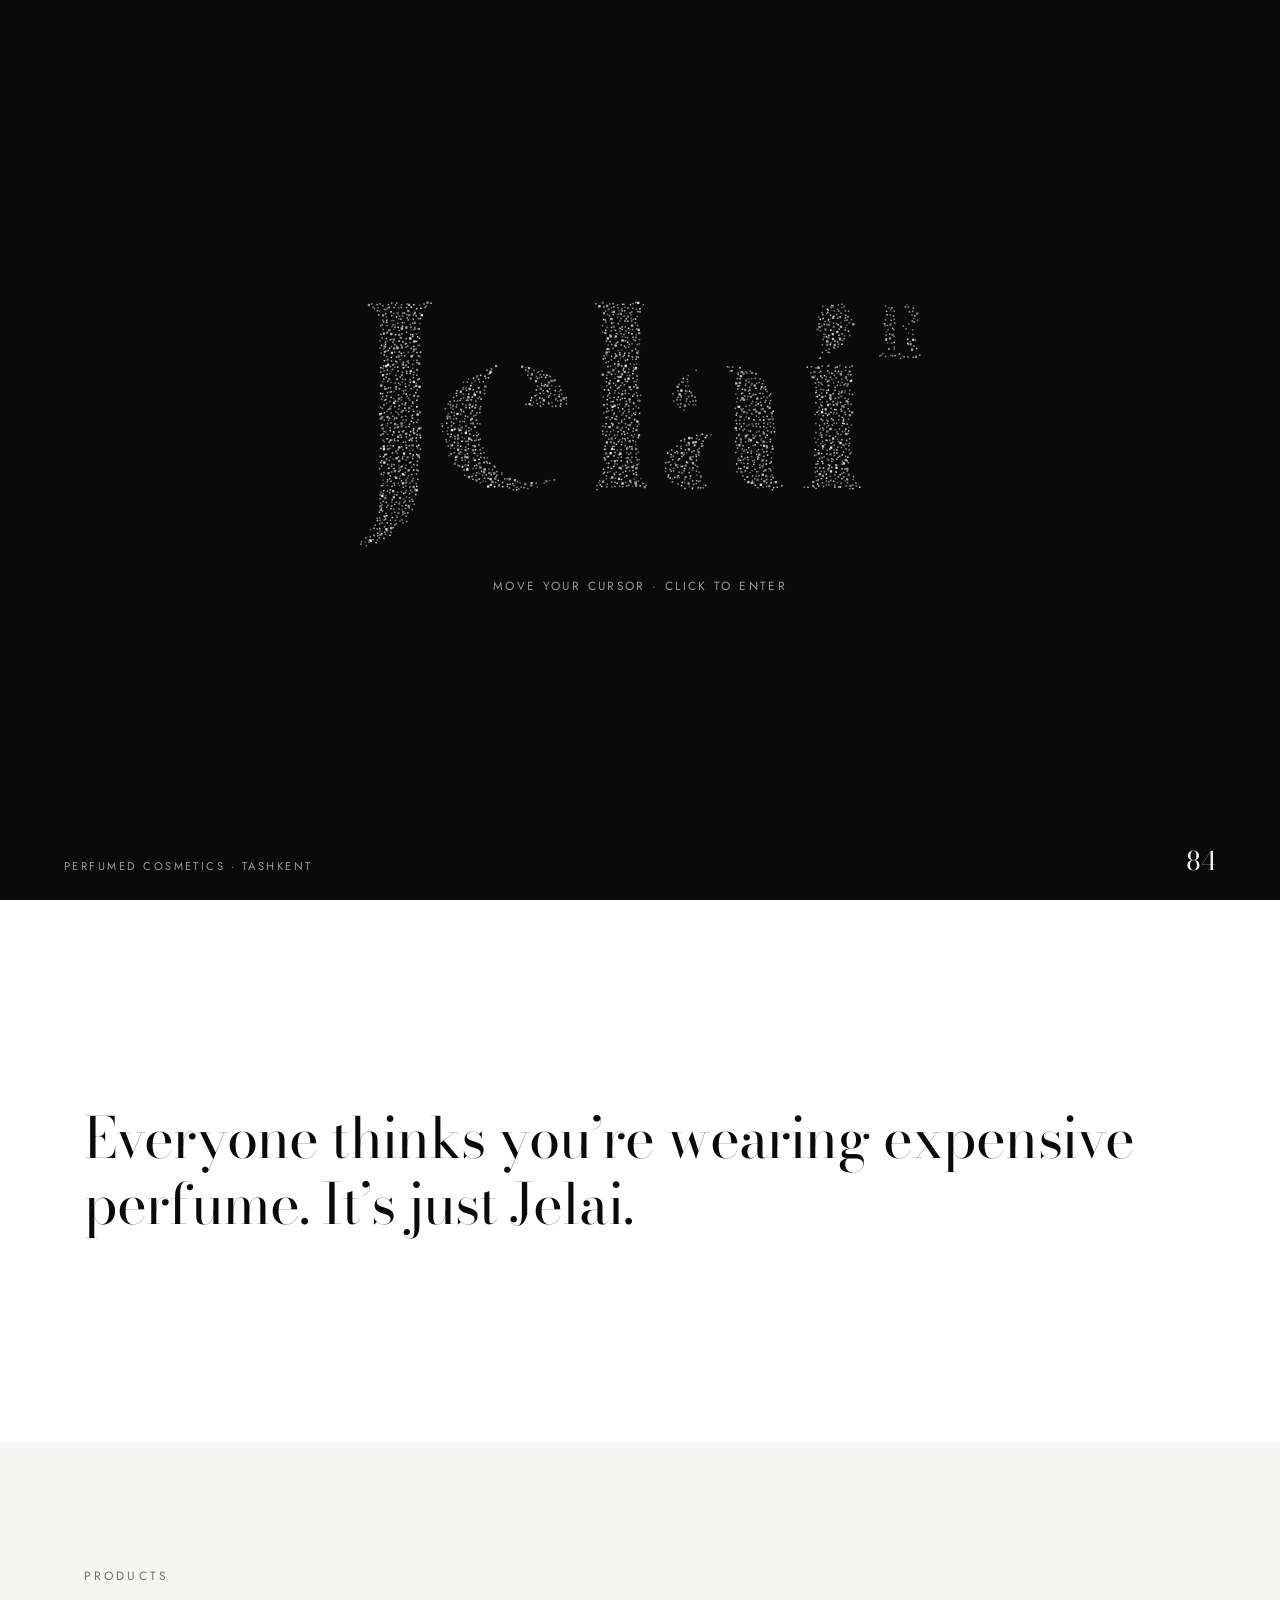
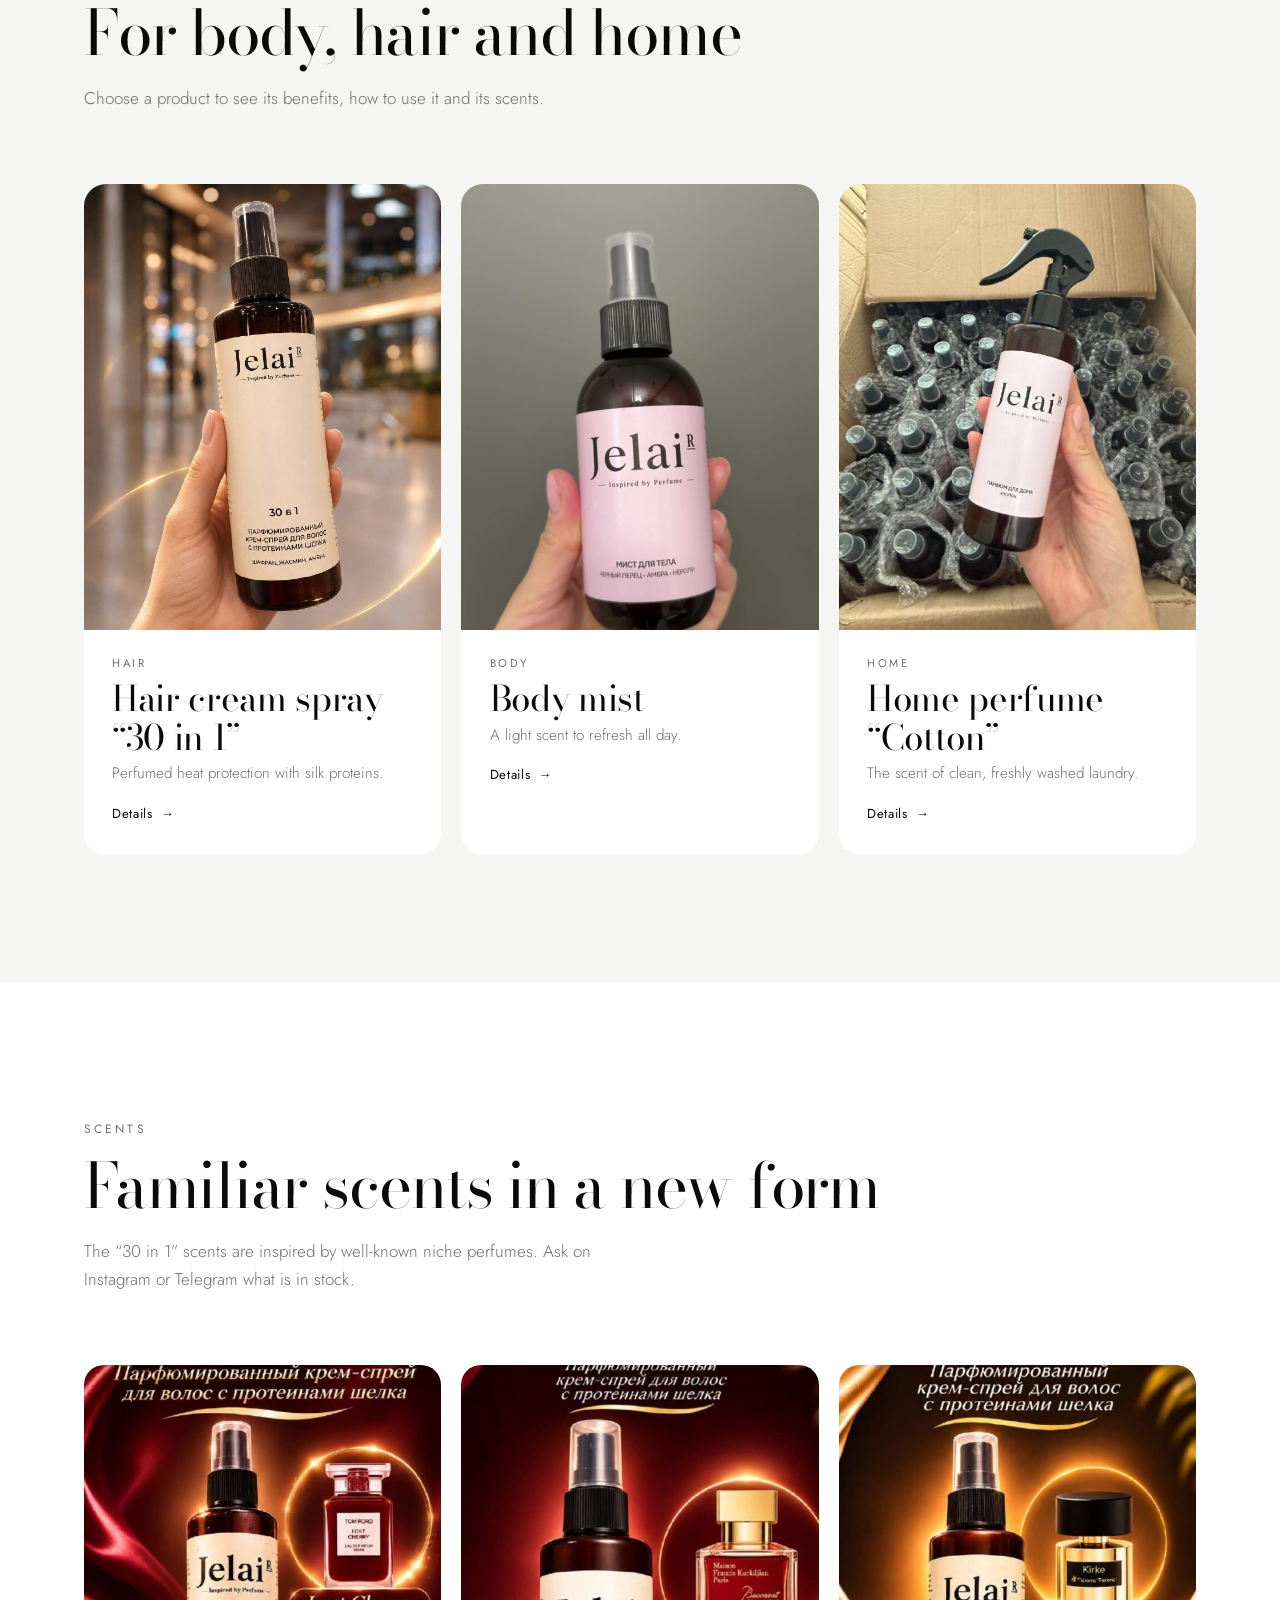
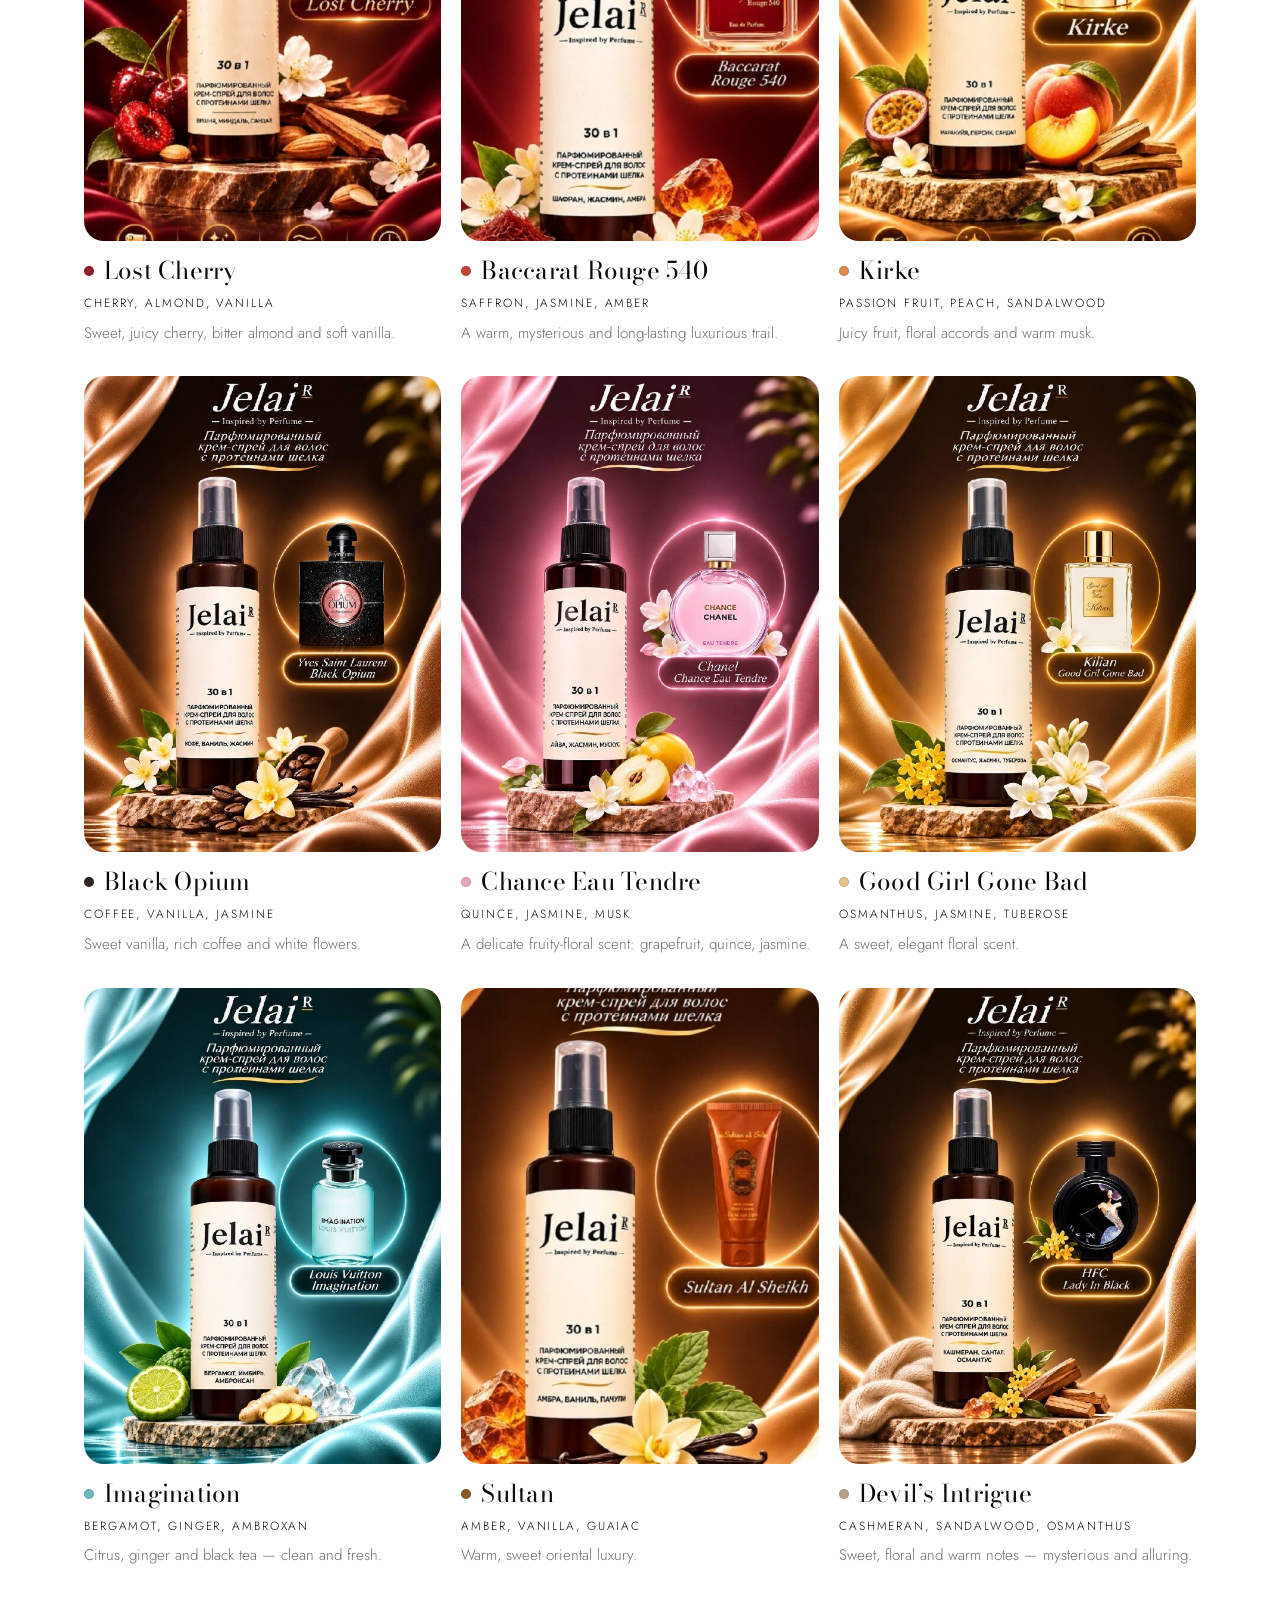
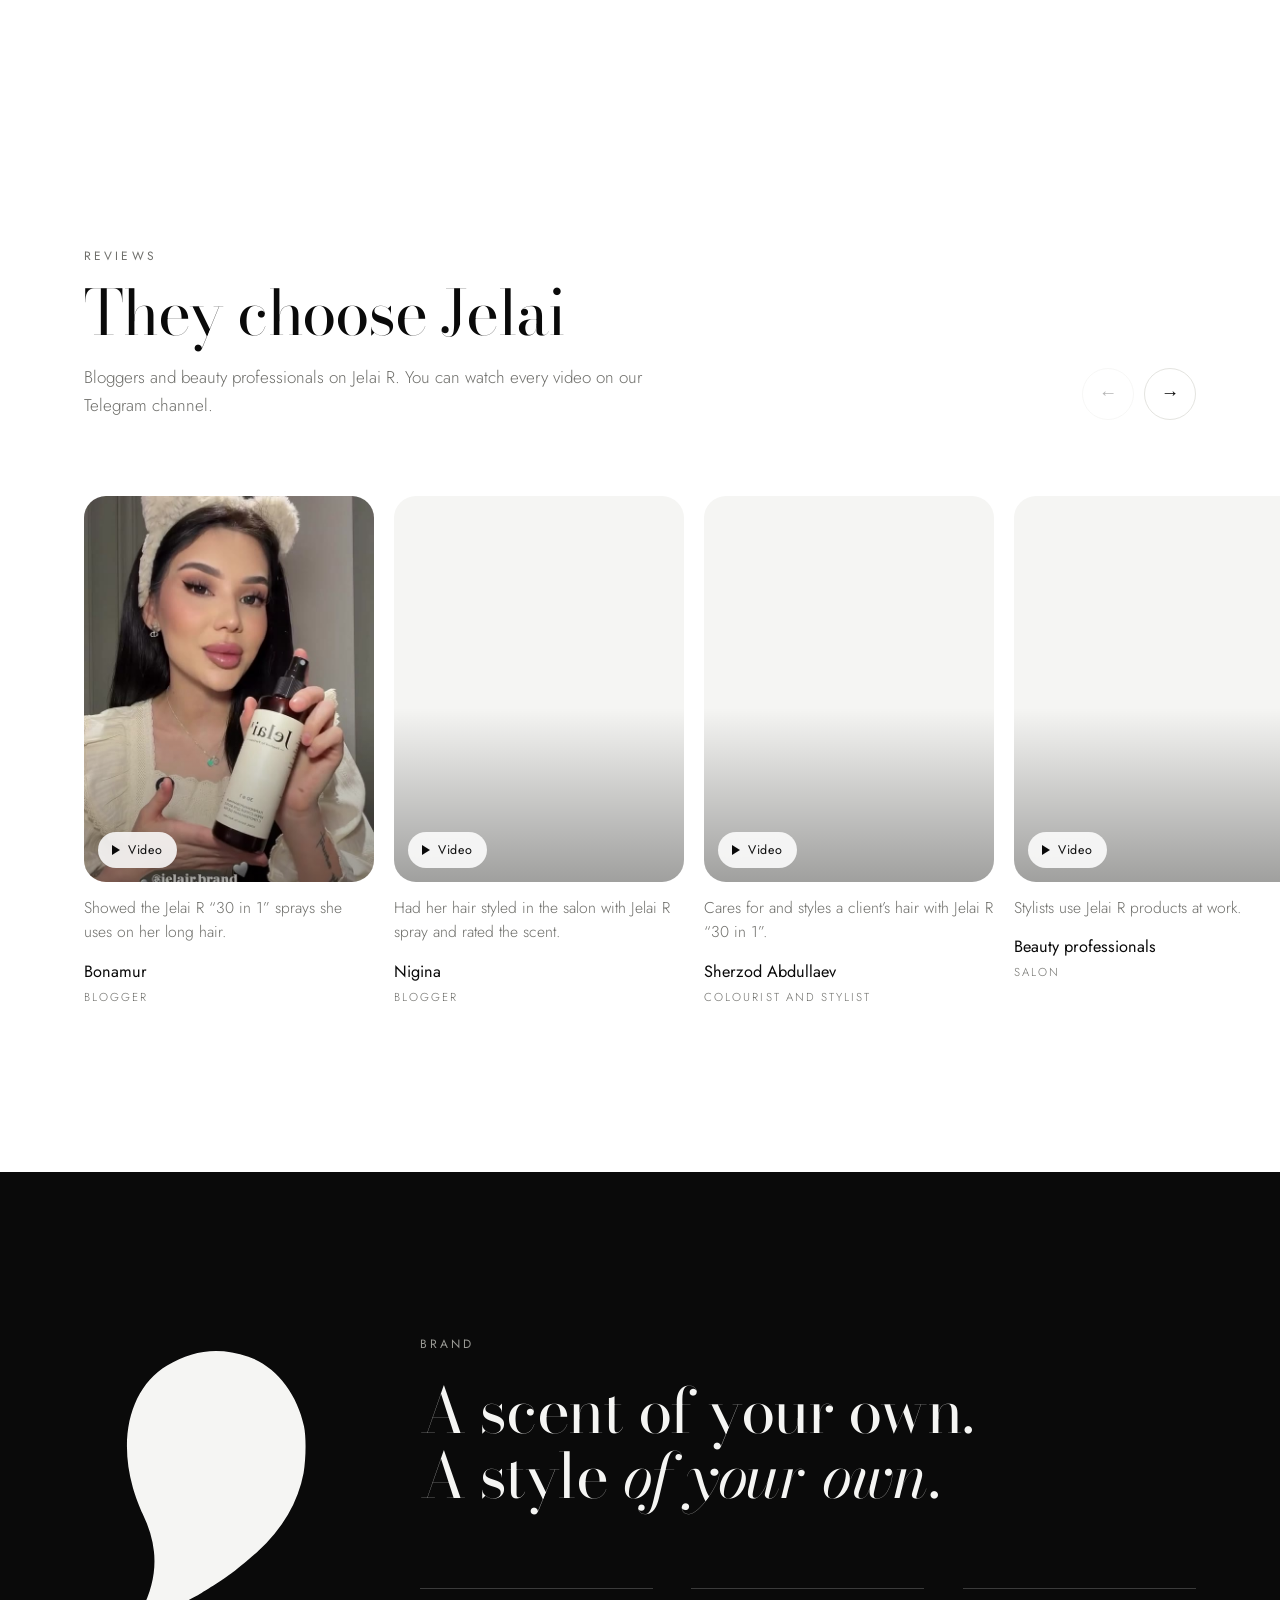
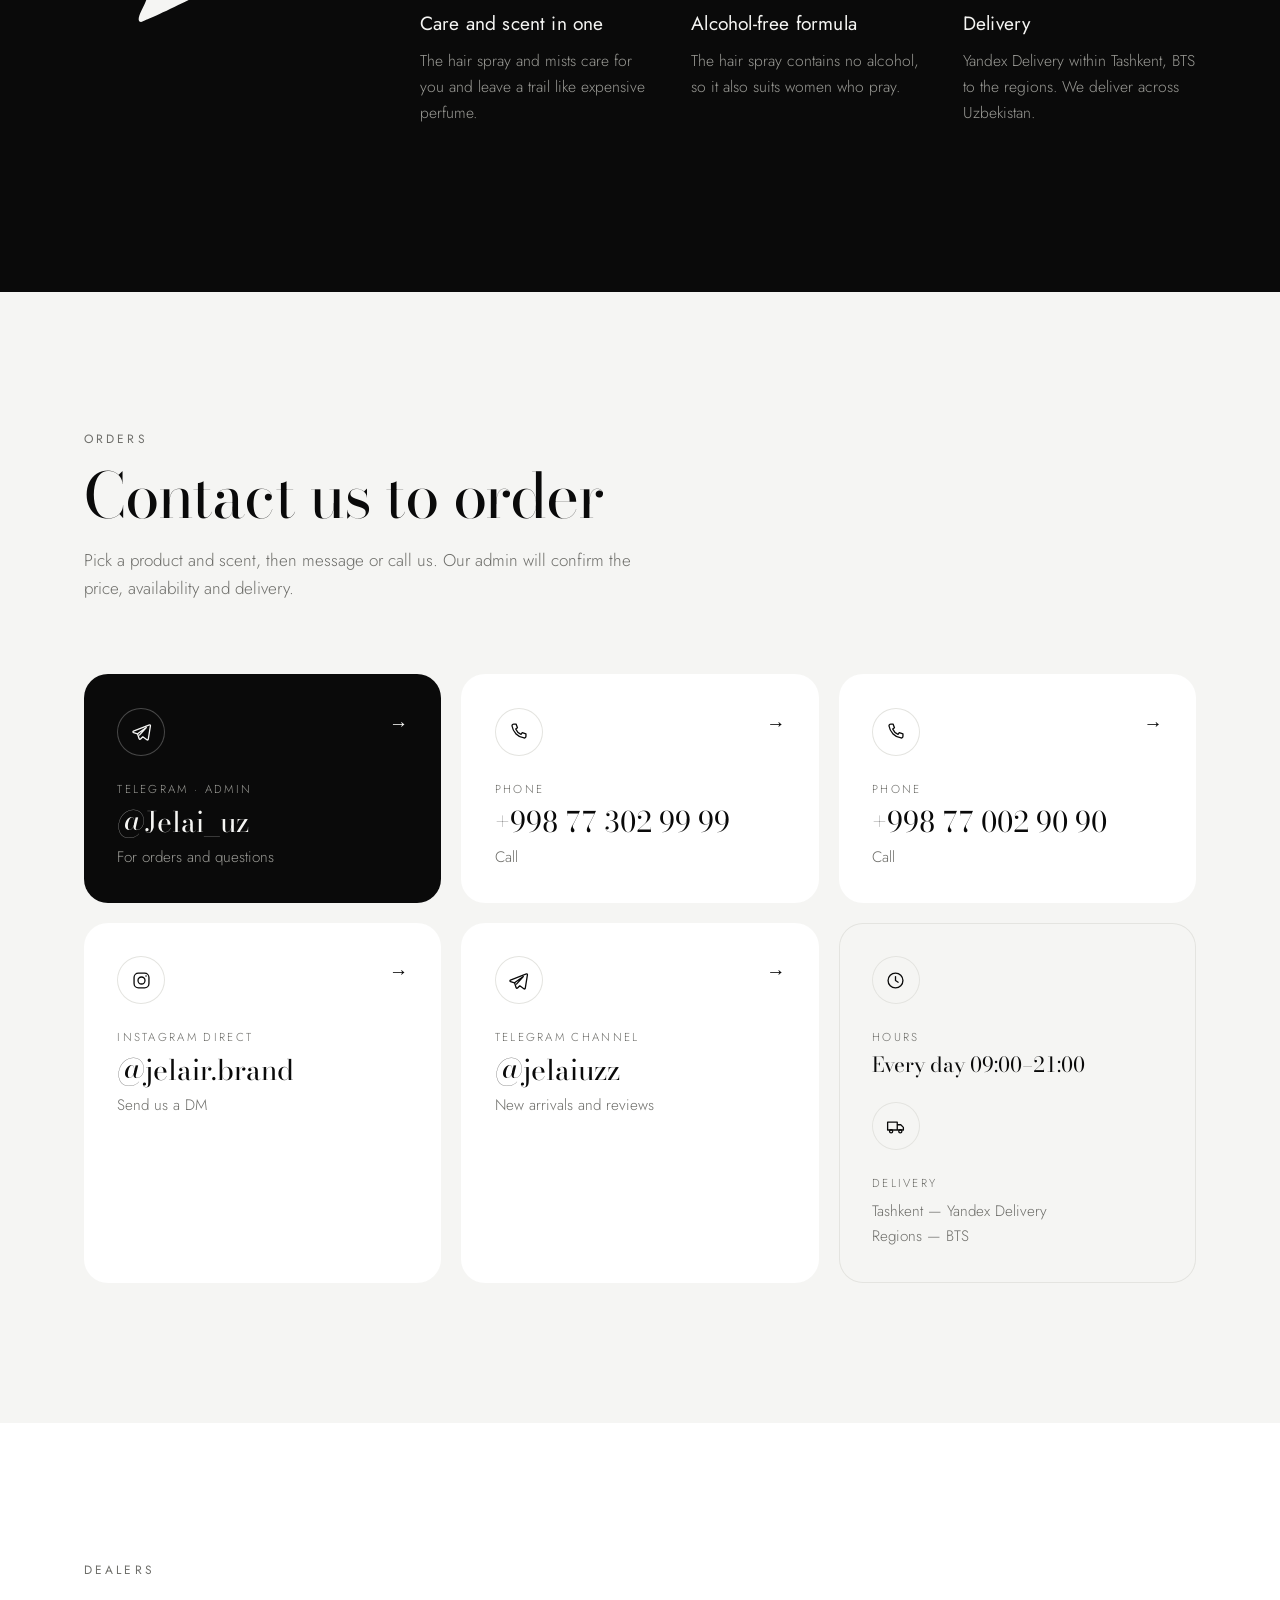
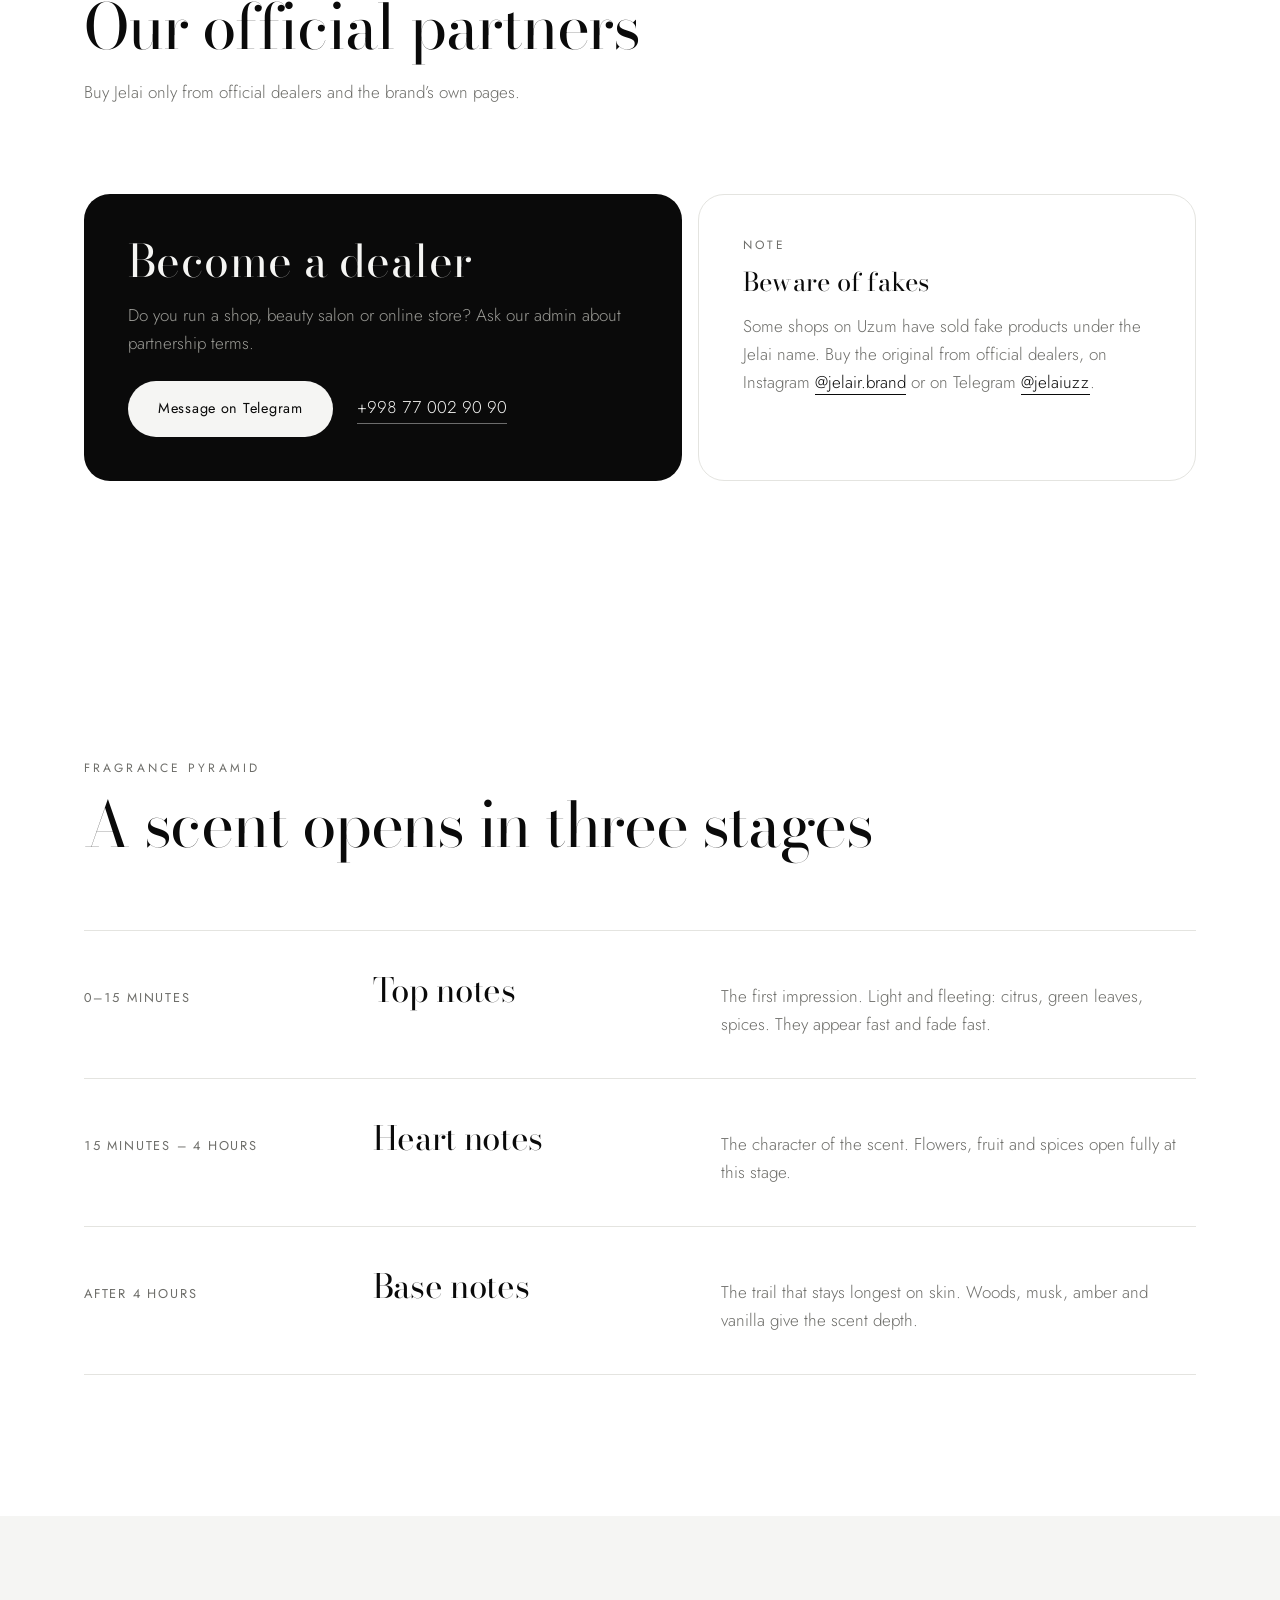
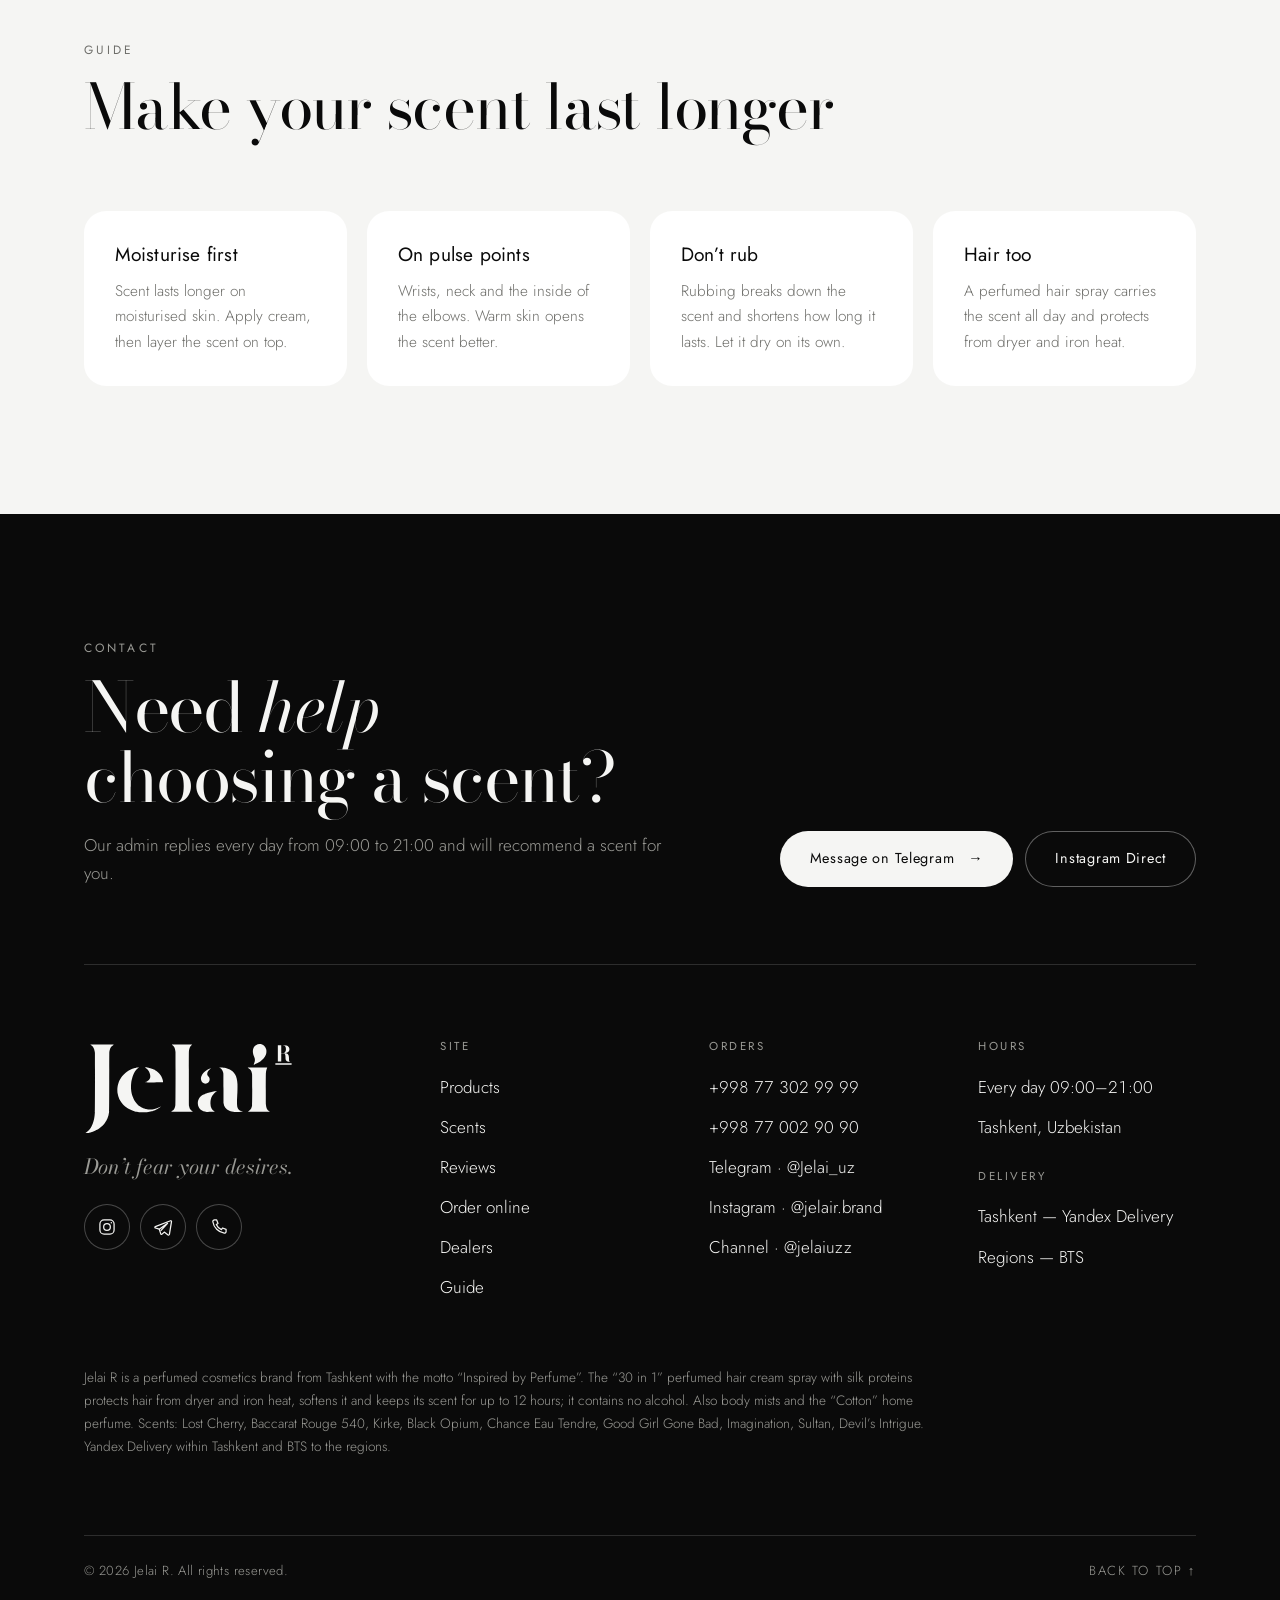
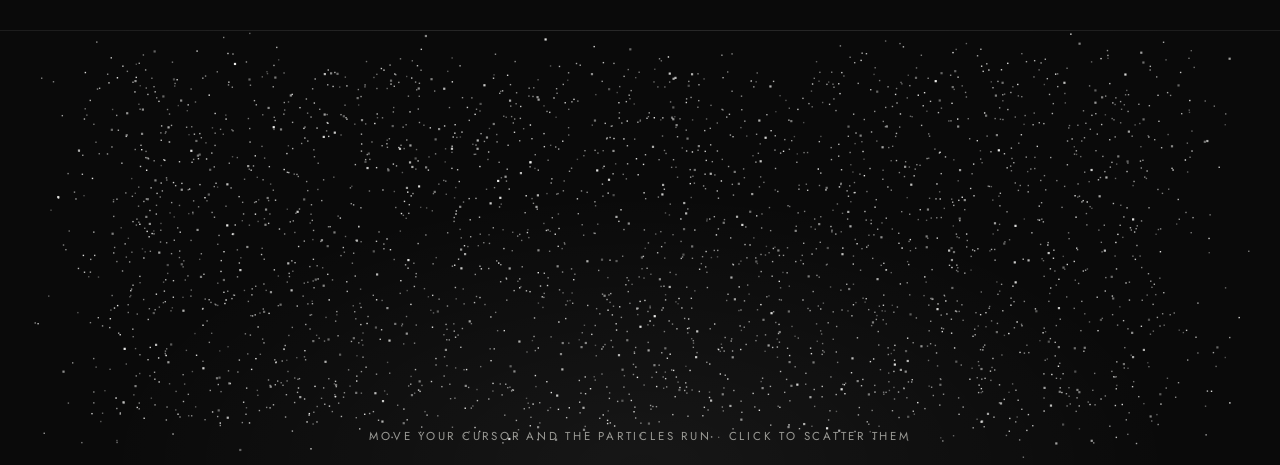
==== commit 18a83518: "Prepare GitHub Pages deploy on jelair.uz Adds a CNAME for the custom domain and a 404 page, and poin" ====
--- a/en/index.html
+++ b/en/index.html
@@ -8,11 +8,11 @@
 <meta name="keywords" content="Jelai, Jelai R, JelaiR, Jelair, Jelai 30 in 1, hair heat protectant, perfumed hair spray, hair cream spray with silk proteins, body mist, home perfume, Tashkent">
 <meta name="robots" content="index, follow, max-image-preview:large, max-snippet:-1">
 <meta name="author" content="Jelai">
-<link rel="canonical" href="https://zerrolvl.github.io/jelair/en/">
-<link rel="alternate" hreflang="uz" href="https://zerrolvl.github.io/jelair/">
-<link rel="alternate" hreflang="ru" href="https://zerrolvl.github.io/jelair/ru/">
-<link rel="alternate" hreflang="en" href="https://zerrolvl.github.io/jelair/en/">
-<link rel="alternate" hreflang="x-default" href="https://zerrolvl.github.io/jelair/">
+<link rel="canonical" href="https://jelair.uz/en/">
+<link rel="alternate" hreflang="uz" href="https://jelair.uz/">
+<link rel="alternate" hreflang="ru" href="https://jelair.uz/ru/">
+<link rel="alternate" hreflang="en" href="https://jelair.uz/en/">
+<link rel="alternate" hreflang="x-default" href="https://jelair.uz/">
 <meta name="geo.region" content="UZ-TK">
 <meta name="geo.placename" content="Toshkent">
 <meta name="theme-color" content="#ffffff" media="(prefers-color-scheme: light)">
@@ -22,17 +22,17 @@
 <meta property="og:site_name" content="Jelai">
 <meta property="og:locale" content="en_US">
 <meta property="og:locale:alternate" content="uz_UZ">
-<meta property="og:url" content="https://zerrolvl.github.io/jelair/en/">
+<meta property="og:url" content="https://jelair.uz/en/">
 <meta property="og:title" content="Jelai R — perfumed cosmetics, Tashkent">
 <meta property="og:description" content="Don’t fear your desires. “30 in 1” perfumed hair spray, body mists and home perfume in niche perfume scents. Delivery across Uzbekistan.">
-<meta property="og:image" content="https://zerrolvl.github.io/jelair/og-image.jpg">
+<meta property="og:image" content="https://jelair.uz/og-image.jpg">
 <meta property="og:image:width" content="1200">
 <meta property="og:image:height" content="630">
 <meta property="og:image:alt" content="Jelai logo">
 <meta name="twitter:card" content="summary_large_image">
 <meta name="twitter:title" content="Jelai R — perfumed cosmetics, Tashkent">
 <meta name="twitter:description" content="“30 in 1” perfumed hair spray, body mists and home perfume in niche perfume scents.">
-<meta name="twitter:image" content="https://zerrolvl.github.io/jelair/og-image.jpg">
+<meta name="twitter:image" content="https://jelair.uz/og-image.jpg">
 <!-- Search Console / Yandex Webmaster tasdiqlash kodlarini shu yerga qo‘ying:
 <meta name="google-site-verification" content="...">
 <meta name="yandex-verification" content="..."> -->
@@ -40,7 +40,7 @@
 <link rel="icon" href="../icon-192.png" type="image/png" sizes="192x192">
 <link rel="apple-touch-icon" href="../apple-touch-icon.png">
 <link rel="manifest" href="../site.webmanifest">
-<script type="application/ld+json">{"@context": "https://schema.org", "@graph": [{"@type": "Organization", "@id": "https://zerrolvl.github.io/jelair/#org", "name": "Jelai", "alternateName": ["Jelai R", "JelaiR", "Jelair", "Jelai.uz", "Jelai Uzbekistan", "Желай"], "url": "https://zerrolvl.github.io/jelair/", "logo": "https://zerrolvl.github.io/jelair/icon-512.png", "image": "https://zerrolvl.github.io/jelair/og-image.jpg", "slogan": "Inspired by Perfume", "description": "Jelai R — Toshkentdagi parfyumlangan kosmetika brendi: «30 in 1» parfyumlangan soch krem-spreyi, tana uchun mistlar va uy parfyumi. O‘zbekiston bo‘ylab yetkazib berish.", "sameAs": ["https://www.instagram.com/jelair.brand/", "https://t.me/jelaiuzz", "https://taplink.cc/jelai.uz"], "contactPoint": [{"@type": "ContactPoint", "telephone": "+998773029999", "contactType": "sales", "areaServed": "UZ", "availableLanguage": ["uz", "ru"]}, {"@type": "ContactPoint", "telephone": "+998770029090", "contactType": "customer service", "areaServed": "UZ", "availableLanguage": ["uz", "ru"]}]}, {"@type": "Store", "@id": "https://zerrolvl.github.io/jelair/#store", "name": "Jelai — parfyumlangan kosmetika", "url": "https://zerrolvl.github.io/jelair/", "image": "https://zerrolvl.github.io/jelair/og-image.jpg", "logo": "https://zerrolvl.github.io/jelair/icon-512.png", "telephone": "+998773029999", "priceRange": "$$", "currenciesAccepted": "UZS", "address": {"@type": "PostalAddress", "addressLocality": "Toshkent", "addressRegion": "Toshkent", "addressCountry": "UZ"}, "areaServed": {"@type": "Country", "name": "O‘zbekiston"}, "openingHoursSpecification": [{"@type": "OpeningHoursSpecification", "dayOfWeek": ["Monday", "Tuesday", "Wednesday", "Thursday", "Friday", "Saturday", "Sunday"], "opens": "09:00", "closes": "21:00"}], "brand": {"@id": "https://zerrolvl.github.io/jelair/#org"}, "parentOrganization": {"@id": "https://zerrolvl.github.io/jelair/#org"}}, {"@type": "WebSite", "@id": "https://zerrolvl.github.io/jelair/#site", "url": "https://zerrolvl.github.io/jelair/", "name": "Jelai", "alternateName": "Jelai Uzbekistan", "inLanguage": "en", "publisher": {"@id": "https://zerrolvl.github.io/jelair/#org"}}, {"@type": "WebPage", "@id": "https://zerrolvl.github.io/jelair/en/#page", "url": "https://zerrolvl.github.io/jelair/en/", "name": "Jelai R — parfyumlangan soch spreyi, mist va uy parfyumi | Toshkent", "isPartOf": {"@id": "https://zerrolvl.github.io/jelair/#site"}, "about": {"@id": "https://zerrolvl.github.io/jelair/#org"}, "inLanguage": "en", "primaryImageOfPage": {"@type": "ImageObject", "url": "https://zerrolvl.github.io/jelair/og-image.jpg", "width": 1200, "height": 630}}, {"@type": "ItemList", "name": "Jelai R mahsulotlari", "itemListElement": [{"@type": "ListItem", "position": 1, "name": "Jelai R «30 in 1» parfyumlangan soch krem-spreyi"}, {"@type": "ListItem", "position": 2, "name": "Jelai R tana uchun mist"}, {"@type": "ListItem", "position": 3, "name": "Jelai R uy uchun parfyum «Xlopok»"}]}]}</script>
+<script type="application/ld+json">{"@context": "https://schema.org", "@graph": [{"@type": "Organization", "@id": "https://jelair.uz/#org", "name": "Jelai", "alternateName": ["Jelai R", "JelaiR", "Jelair", "Jelai.uz", "Jelai Uzbekistan", "Желай"], "url": "https://jelair.uz/", "logo": "https://jelair.uz/icon-512.png", "image": "https://jelair.uz/og-image.jpg", "slogan": "Inspired by Perfume", "description": "Jelai R — Toshkentdagi parfyumlangan kosmetika brendi: «30 in 1» parfyumlangan soch krem-spreyi, tana uchun mistlar va uy parfyumi. O‘zbekiston bo‘ylab yetkazib berish.", "sameAs": ["https://www.instagram.com/jelair.brand/", "https://t.me/jelaiuzz", "https://taplink.cc/jelai.uz"], "contactPoint": [{"@type": "ContactPoint", "telephone": "+998773029999", "contactType": "sales", "areaServed": "UZ", "availableLanguage": ["uz", "ru"]}, {"@type": "ContactPoint", "telephone": "+998770029090", "contactType": "customer service", "areaServed": "UZ", "availableLanguage": ["uz", "ru"]}]}, {"@type": "Store", "@id": "https://jelair.uz/#store", "name": "Jelai — parfyumlangan kosmetika", "url": "https://jelair.uz/", "image": "https://jelair.uz/og-image.jpg", "logo": "https://jelair.uz/icon-512.png", "telephone": "+998773029999", "priceRange": "$$", "currenciesAccepted": "UZS", "address": {"@type": "PostalAddress", "addressLocality": "Toshkent", "addressRegion": "Toshkent", "addressCountry": "UZ"}, "areaServed": {"@type": "Country", "name": "O‘zbekiston"}, "openingHoursSpecification": [{"@type": "OpeningHoursSpecification", "dayOfWeek": ["Monday", "Tuesday", "Wednesday", "Thursday", "Friday", "Saturday", "Sunday"], "opens": "09:00", "closes": "21:00"}], "brand": {"@id": "https://jelair.uz/#org"}, "parentOrganization": {"@id": "https://jelair.uz/#org"}}, {"@type": "WebSite", "@id": "https://jelair.uz/#site", "url": "https://jelair.uz/", "name": "Jelai", "alternateName": "Jelai Uzbekistan", "inLanguage": "en", "publisher": {"@id": "https://jelair.uz/#org"}}, {"@type": "WebPage", "@id": "https://jelair.uz/en/#page", "url": "https://jelair.uz/en/", "name": "Jelai R — parfyumlangan soch spreyi, mist va uy parfyumi | Toshkent", "isPartOf": {"@id": "https://jelair.uz/#site"}, "about": {"@id": "https://jelair.uz/#org"}, "inLanguage": "en", "primaryImageOfPage": {"@type": "ImageObject", "url": "https://jelair.uz/og-image.jpg", "width": 1200, "height": 630}}, {"@type": "ItemList", "name": "Jelai R mahsulotlari", "itemListElement": [{"@type": "ListItem", "position": 1, "name": "Jelai R «30 in 1» parfyumlangan soch krem-spreyi"}, {"@type": "ListItem", "position": 2, "name": "Jelai R tana uchun mist"}, {"@type": "ListItem", "position": 3, "name": "Jelai R uy uchun parfyum «Xlopok»"}]}]}</script>
 <script>
   document.documentElement.classList.add('js');
   try { var th = localStorage.getItem('jelai-theme'); if (th === 'dark' || th === 'light') document.documentElement.dataset.theme = th; } catch (e) {}
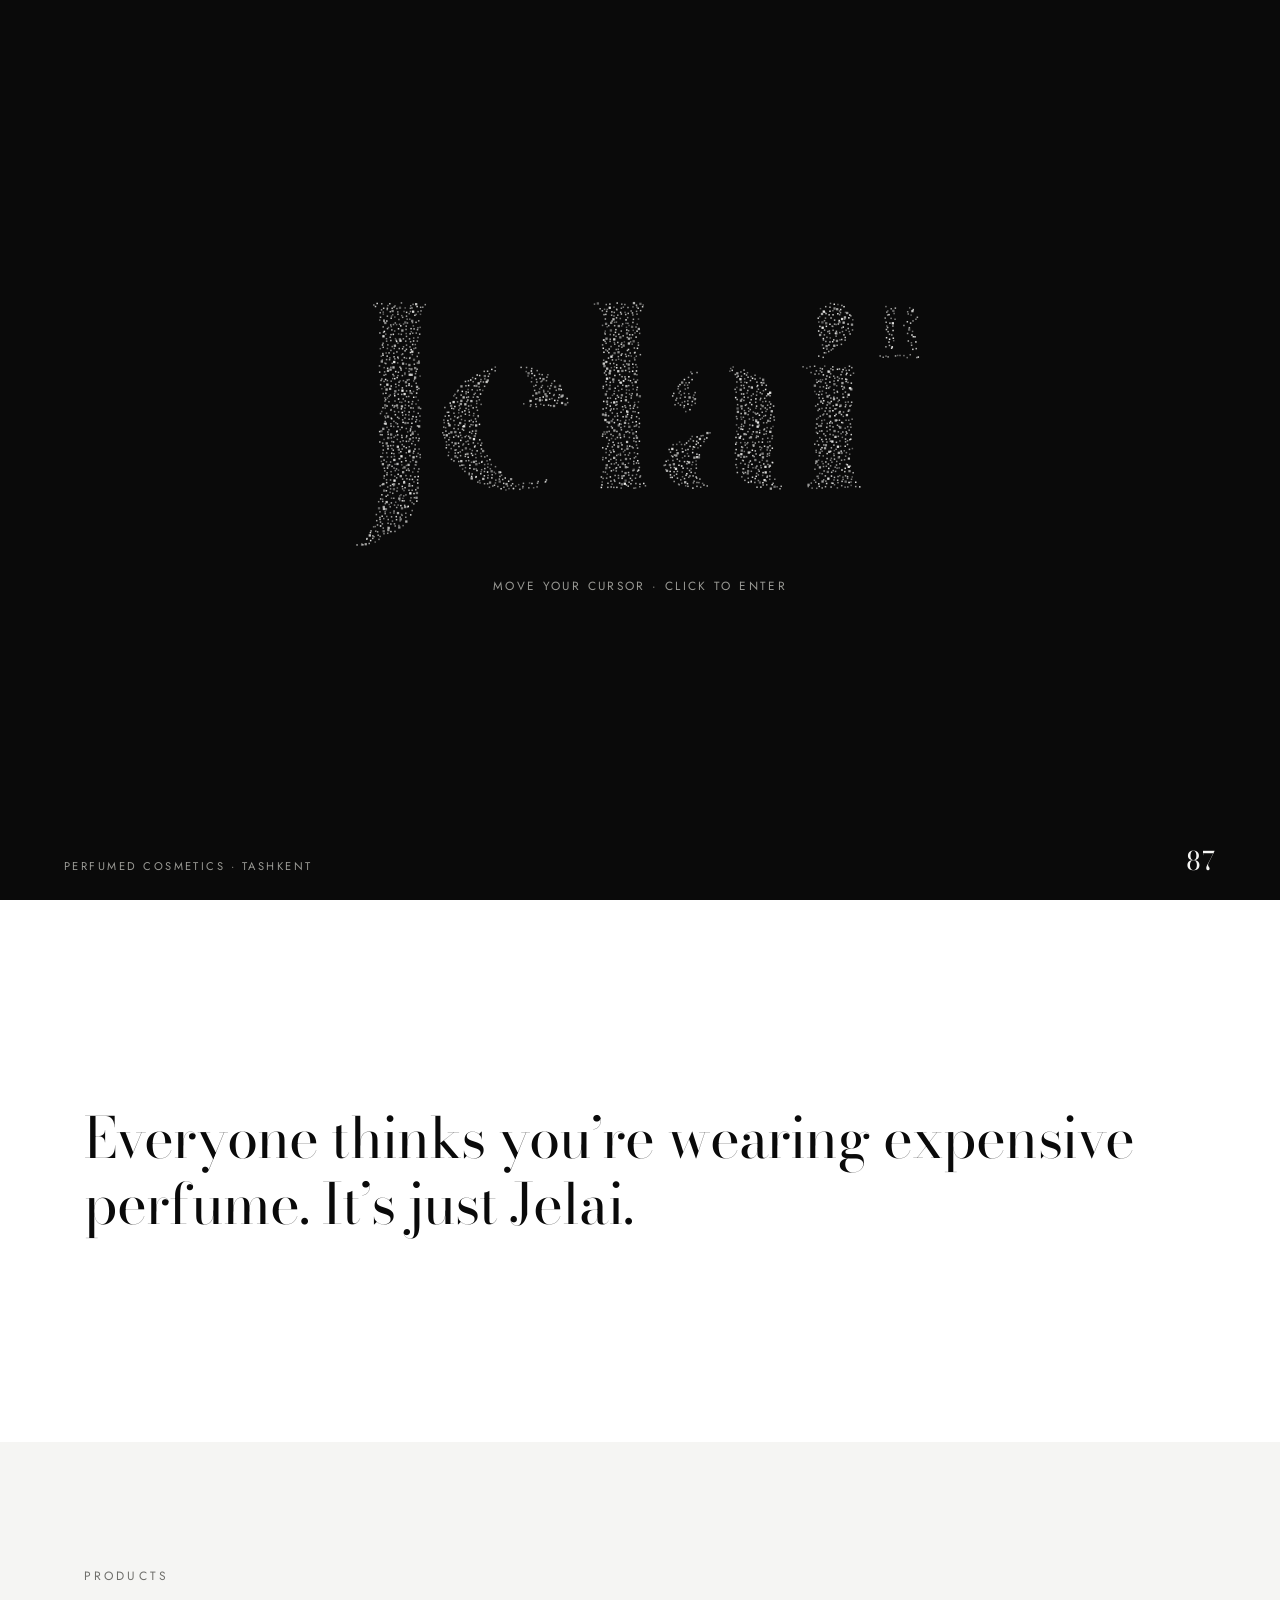
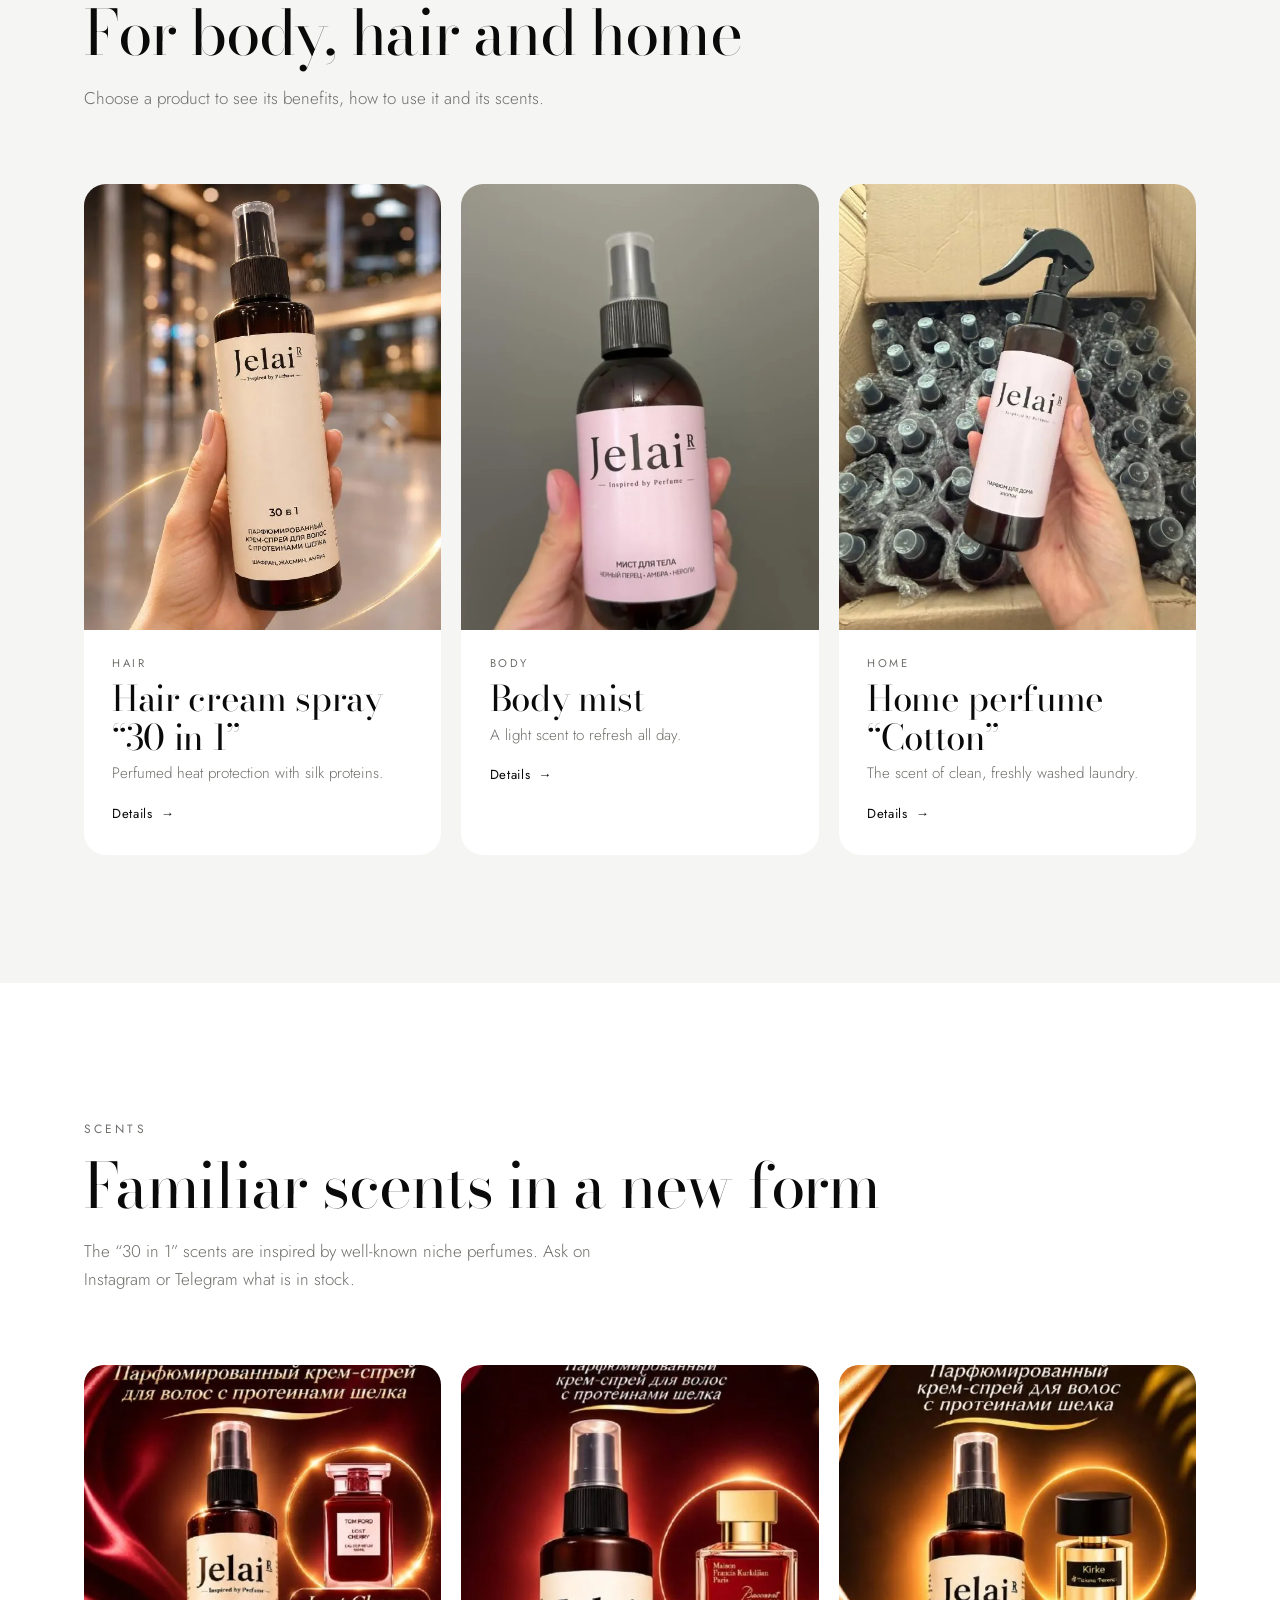
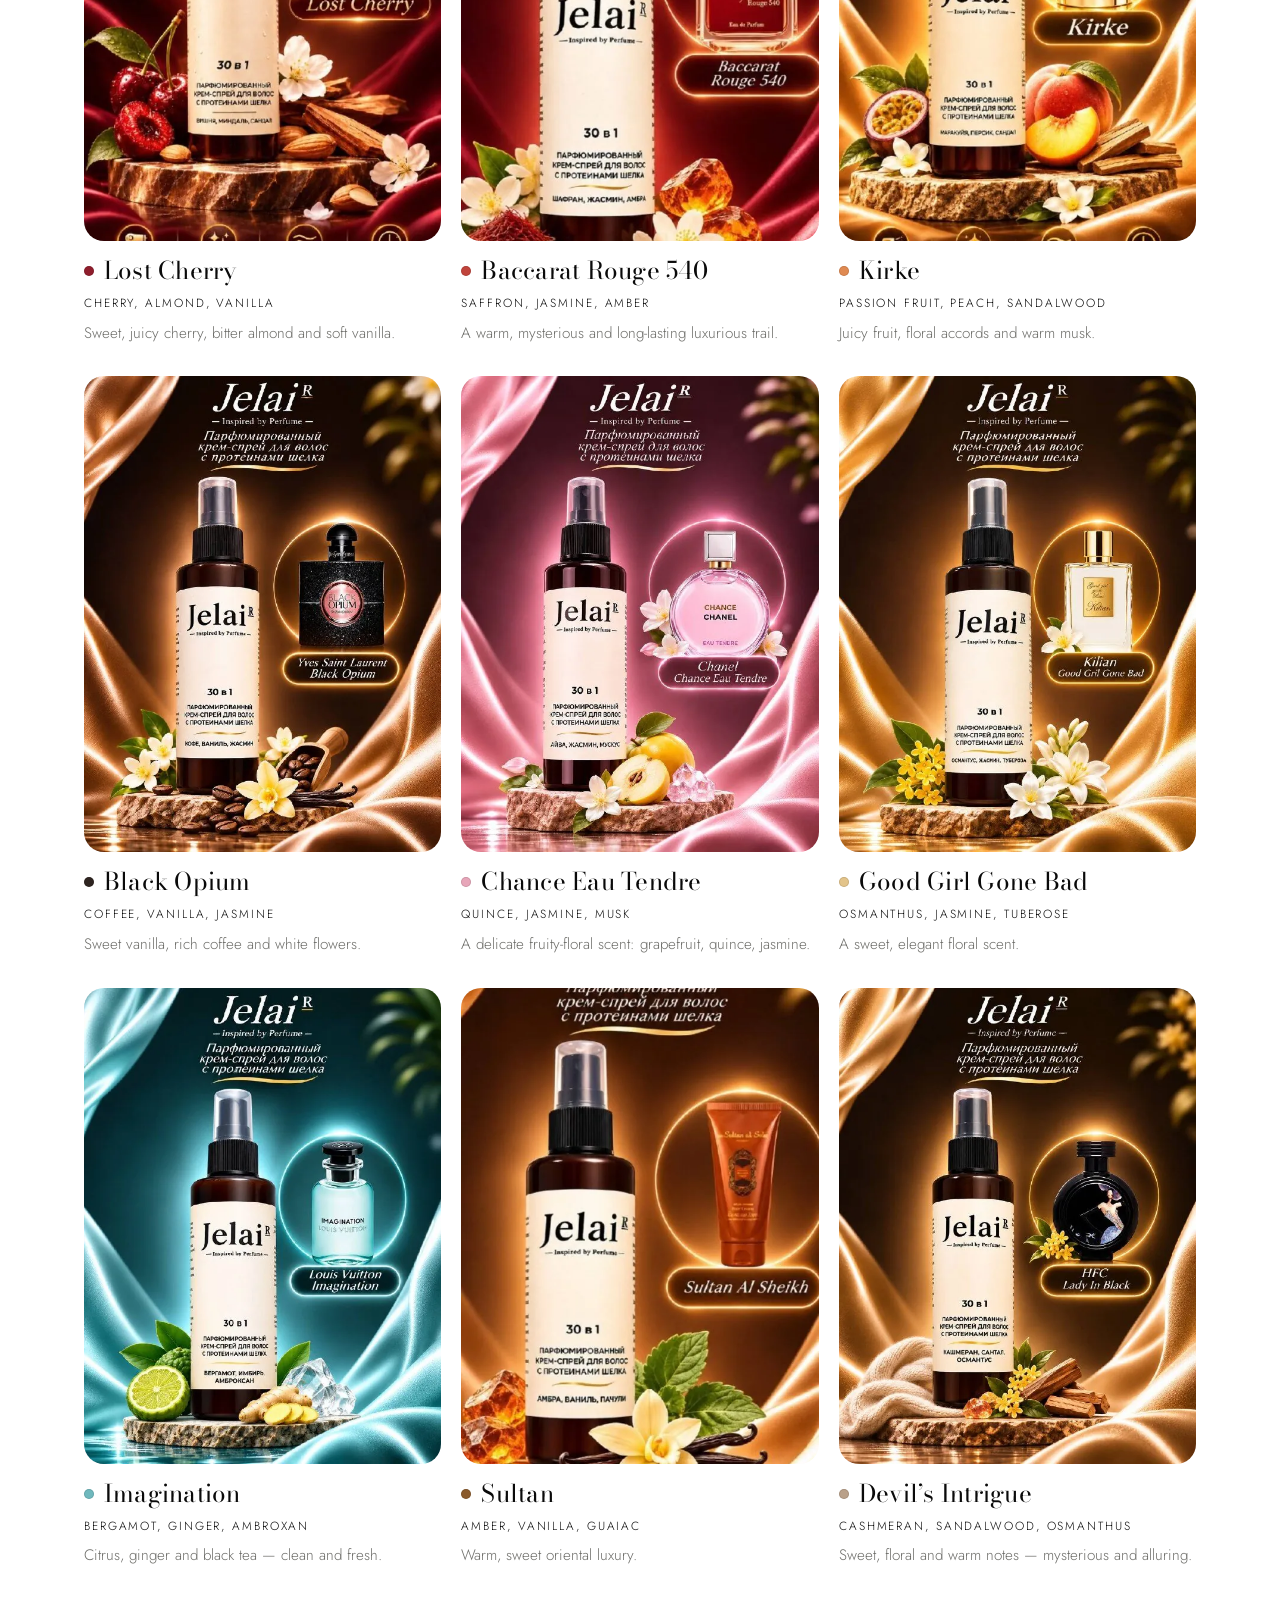
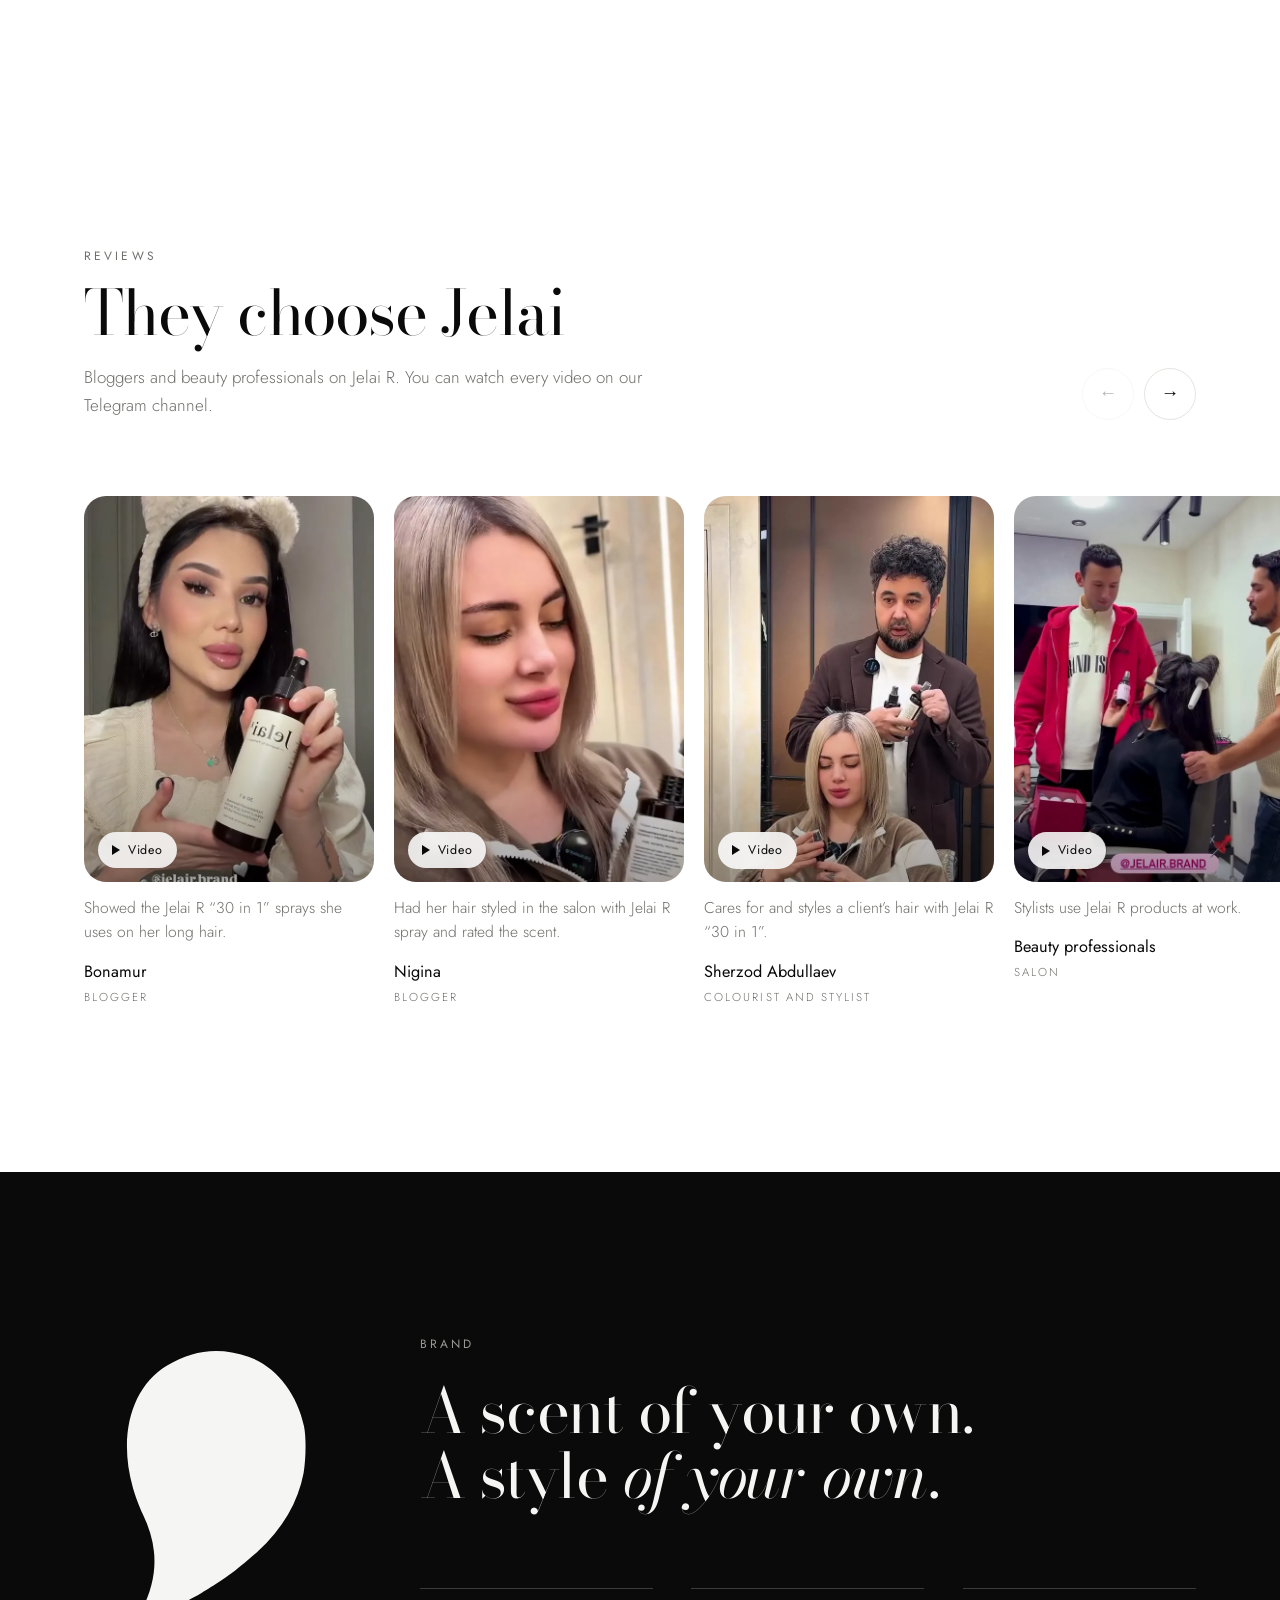
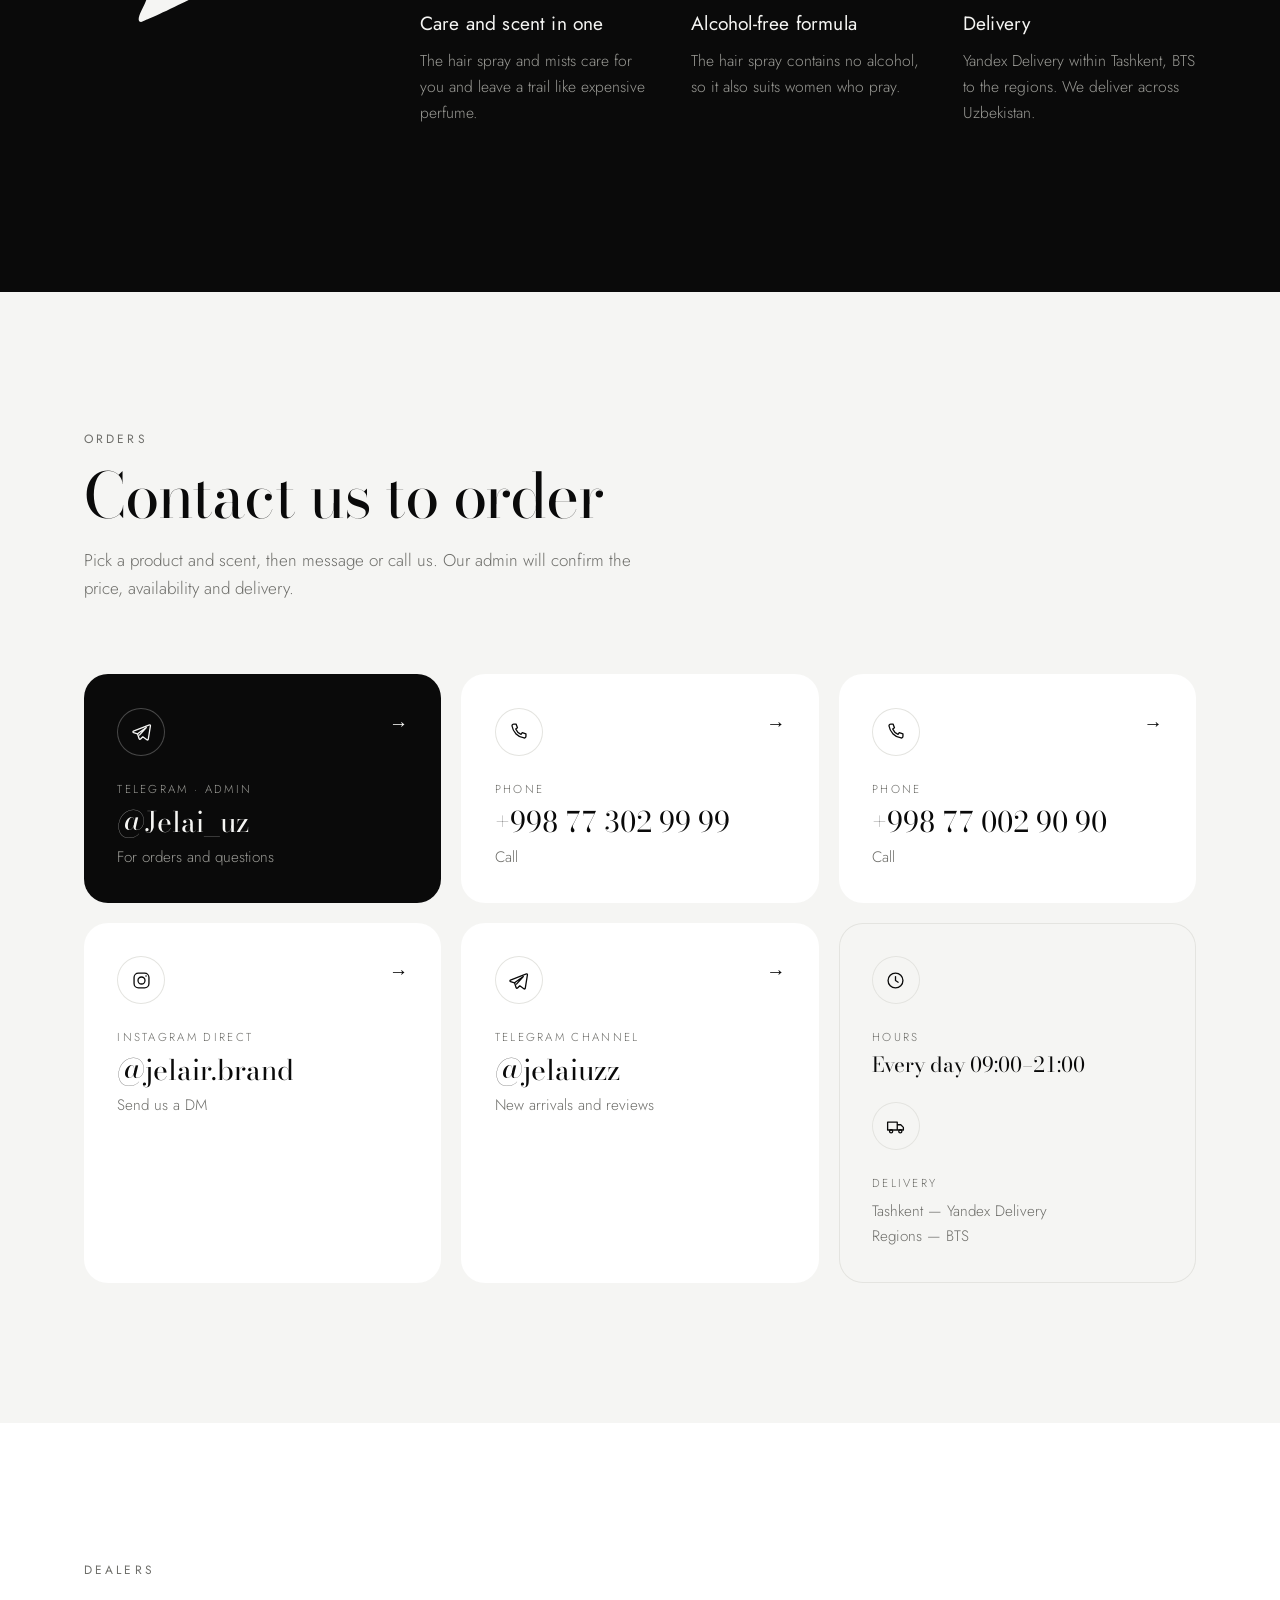
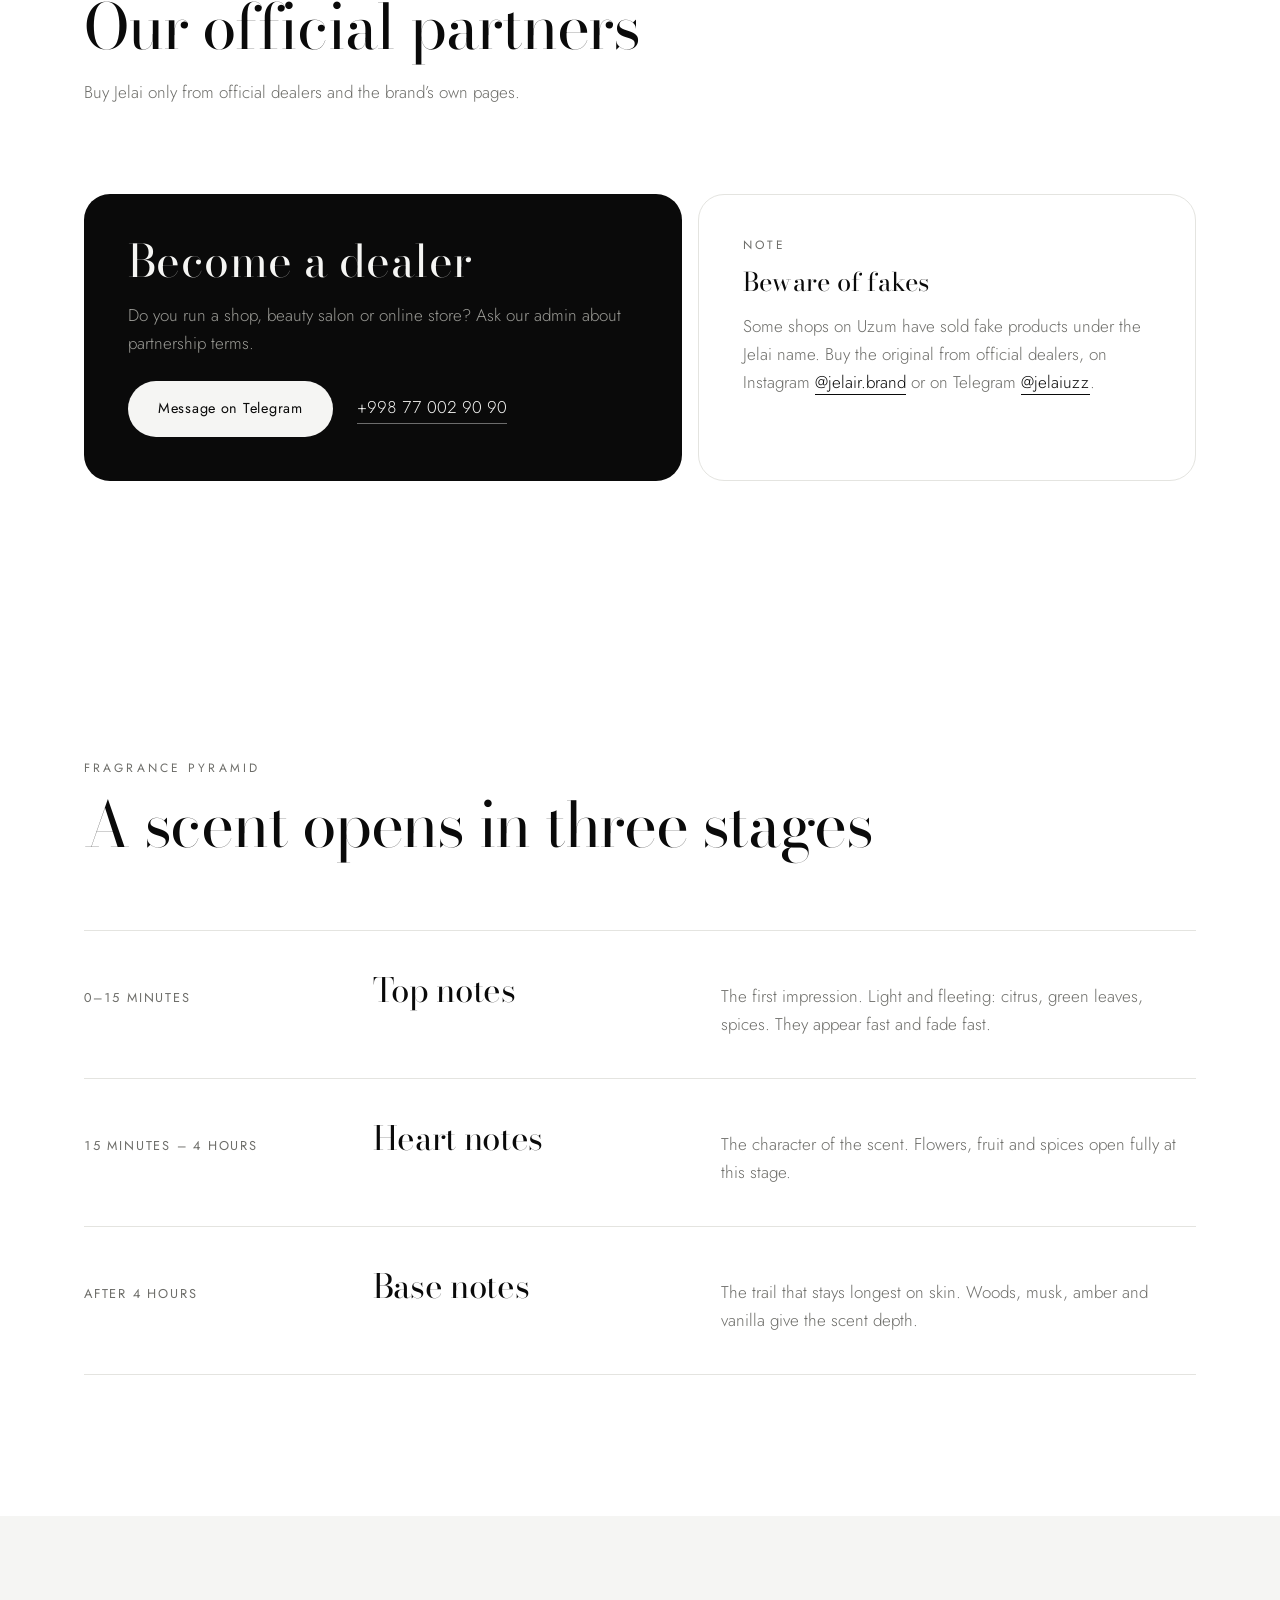
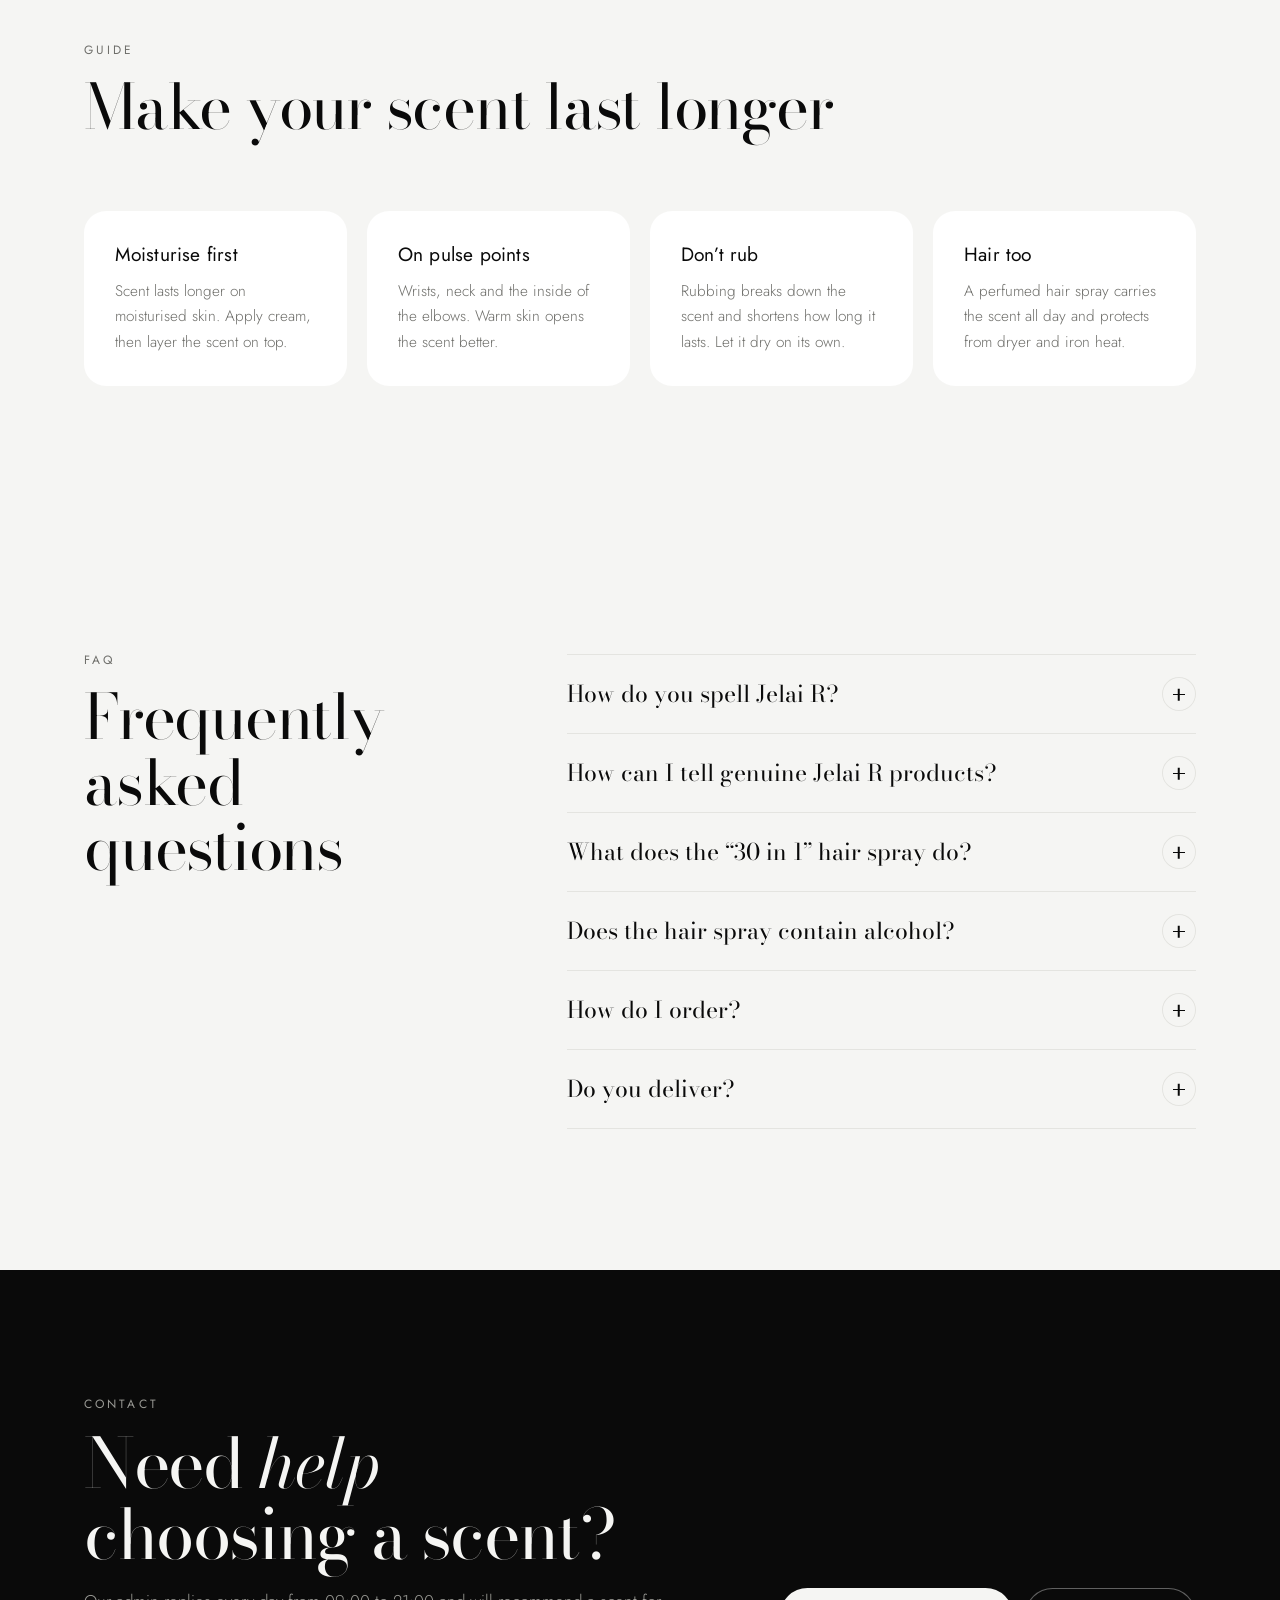
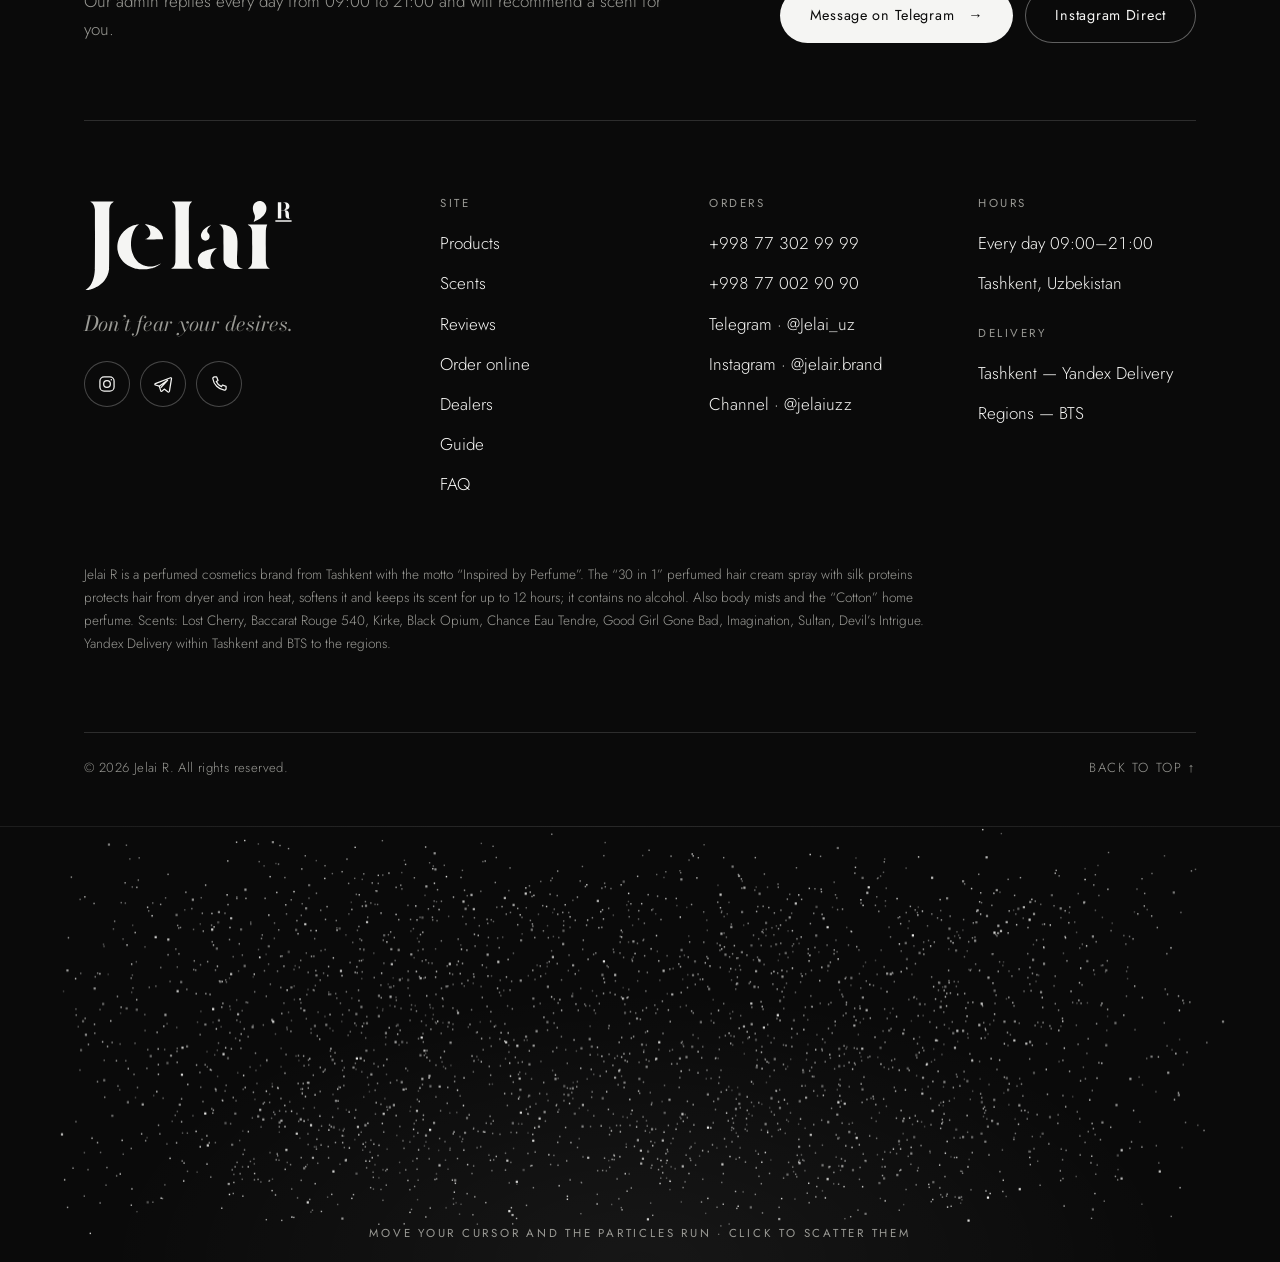
==== commit 4940982c: "SEO and speed: FAQ with structured data, brand aliases, WebP images Adds a trilingual FAQ (spelling " ====
--- a/en/index.html
+++ b/en/index.html
@@ -36,11 +36,12 @@
 <!-- Search Console / Yandex Webmaster tasdiqlash kodlarini shu yerga qo‘ying:
 <meta name="google-site-verification" content="...">
 <meta name="yandex-verification" content="..."> -->
+<link rel="icon" href="../favicon.ico" sizes="48x48">
 <link rel="icon" href="../favicon.svg" type="image/svg+xml">
 <link rel="icon" href="../icon-192.png" type="image/png" sizes="192x192">
 <link rel="apple-touch-icon" href="../apple-touch-icon.png">
 <link rel="manifest" href="../site.webmanifest">
-<script type="application/ld+json">{"@context": "https://schema.org", "@graph": [{"@type": "Organization", "@id": "https://jelair.uz/#org", "name": "Jelai", "alternateName": ["Jelai R", "JelaiR", "Jelair", "Jelai.uz", "Jelai Uzbekistan", "Желай"], "url": "https://jelair.uz/", "logo": "https://jelair.uz/icon-512.png", "image": "https://jelair.uz/og-image.jpg", "slogan": "Inspired by Perfume", "description": "Jelai R — Toshkentdagi parfyumlangan kosmetika brendi: «30 in 1» parfyumlangan soch krem-spreyi, tana uchun mistlar va uy parfyumi. O‘zbekiston bo‘ylab yetkazib berish.", "sameAs": ["https://www.instagram.com/jelair.brand/", "https://t.me/jelaiuzz", "https://taplink.cc/jelai.uz"], "contactPoint": [{"@type": "ContactPoint", "telephone": "+998773029999", "contactType": "sales", "areaServed": "UZ", "availableLanguage": ["uz", "ru"]}, {"@type": "ContactPoint", "telephone": "+998770029090", "contactType": "customer service", "areaServed": "UZ", "availableLanguage": ["uz", "ru"]}]}, {"@type": "Store", "@id": "https://jelair.uz/#store", "name": "Jelai — parfyumlangan kosmetika", "url": "https://jelair.uz/", "image": "https://jelair.uz/og-image.jpg", "logo": "https://jelair.uz/icon-512.png", "telephone": "+998773029999", "priceRange": "$$", "currenciesAccepted": "UZS", "address": {"@type": "PostalAddress", "addressLocality": "Toshkent", "addressRegion": "Toshkent", "addressCountry": "UZ"}, "areaServed": {"@type": "Country", "name": "O‘zbekiston"}, "openingHoursSpecification": [{"@type": "OpeningHoursSpecification", "dayOfWeek": ["Monday", "Tuesday", "Wednesday", "Thursday", "Friday", "Saturday", "Sunday"], "opens": "09:00", "closes": "21:00"}], "brand": {"@id": "https://jelair.uz/#org"}, "parentOrganization": {"@id": "https://jelair.uz/#org"}}, {"@type": "WebSite", "@id": "https://jelair.uz/#site", "url": "https://jelair.uz/", "name": "Jelai", "alternateName": "Jelai Uzbekistan", "inLanguage": "en", "publisher": {"@id": "https://jelair.uz/#org"}}, {"@type": "WebPage", "@id": "https://jelair.uz/en/#page", "url": "https://jelair.uz/en/", "name": "Jelai R — parfyumlangan soch spreyi, mist va uy parfyumi | Toshkent", "isPartOf": {"@id": "https://jelair.uz/#site"}, "about": {"@id": "https://jelair.uz/#org"}, "inLanguage": "en", "primaryImageOfPage": {"@type": "ImageObject", "url": "https://jelair.uz/og-image.jpg", "width": 1200, "height": 630}}, {"@type": "ItemList", "name": "Jelai R mahsulotlari", "itemListElement": [{"@type": "ListItem", "position": 1, "name": "Jelai R «30 in 1» parfyumlangan soch krem-spreyi"}, {"@type": "ListItem", "position": 2, "name": "Jelai R tana uchun mist"}, {"@type": "ListItem", "position": 3, "name": "Jelai R uy uchun parfyum «Xlopok»"}]}]}</script>
+<script type="application/ld+json">{"@context": "https://schema.org", "@graph": [{"@type": "Organization", "@id": "https://jelair.uz/#org", "name": "Jelai", "alternateName": ["Jelai R", "JelaiR", "Jelair", "Jelai", "Jelay", "Jelai.uz", "Jelair.uz", "Jelai Uzbekistan", "Jelai R Cosmetics", "Желай", "Джелай", "Джелаир"], "url": "https://jelair.uz/", "logo": "https://jelair.uz/icon-512.png", "image": "https://jelair.uz/og-image.jpg", "slogan": "Inspired by Perfume", "description": "Jelai R — Toshkentdagi parfyumlangan kosmetika brendi: «30 in 1» parfyumlangan soch krem-spreyi, tana uchun mistlar va uy parfyumi. O‘zbekiston bo‘ylab yetkazib berish.", "sameAs": ["https://www.instagram.com/jelair.brand/", "https://t.me/jelaiuzz", "https://taplink.cc/jelai.uz"], "contactPoint": [{"@type": "ContactPoint", "telephone": "+998773029999", "contactType": "sales", "areaServed": "UZ", "availableLanguage": ["uz", "ru"]}, {"@type": "ContactPoint", "telephone": "+998770029090", "contactType": "customer service", "areaServed": "UZ", "availableLanguage": ["uz", "ru"]}]}, {"@type": "Store", "@id": "https://jelair.uz/#store", "name": "Jelai — parfyumlangan kosmetika", "url": "https://jelair.uz/", "image": "https://jelair.uz/og-image.jpg", "logo": "https://jelair.uz/icon-512.png", "telephone": "+998773029999", "priceRange": "$$", "currenciesAccepted": "UZS", "address": {"@type": "PostalAddress", "addressLocality": "Toshkent", "addressRegion": "Toshkent", "addressCountry": "UZ"}, "areaServed": {"@type": "Country", "name": "O‘zbekiston"}, "openingHoursSpecification": [{"@type": "OpeningHoursSpecification", "dayOfWeek": ["Monday", "Tuesday", "Wednesday", "Thursday", "Friday", "Saturday", "Sunday"], "opens": "09:00", "closes": "21:00"}], "brand": {"@id": "https://jelair.uz/#org"}, "parentOrganization": {"@id": "https://jelair.uz/#org"}}, {"@type": "WebSite", "@id": "https://jelair.uz/#site", "url": "https://jelair.uz/", "name": "Jelai", "alternateName": "Jelai Uzbekistan", "inLanguage": "en", "publisher": {"@id": "https://jelair.uz/#org"}}, {"@type": "WebPage", "@id": "https://jelair.uz/en/#page", "url": "https://jelair.uz/en/", "name": "Jelai R — parfyumlangan soch spreyi, mist va uy parfyumi | Toshkent", "isPartOf": {"@id": "https://jelair.uz/#site"}, "about": {"@id": "https://jelair.uz/#org"}, "inLanguage": "en", "primaryImageOfPage": {"@type": "ImageObject", "url": "https://jelair.uz/og-image.jpg", "width": 1200, "height": 630}}, {"@type": "Product", "@id": "https://jelair.uz/#product-1", "name": "Jelai R «30 in 1» parfyumlangan soch krem-spreyi", "image": "https://jelair.uz/img/products/spray.webp", "description": "Ipak oqsillari bilan parfyumlangan termohimoya: fen, dazmol va quyoshdan himoya, yumshoqlik va jilva, ifor 12 soatgacha. Tarkibida spirt yo‘q.", "brand": {"@type": "Brand", "name": "Jelai R"}, "manufacturer": {"@id": "https://jelair.uz/#org"}, "category": "Parfyumlangan kosmetika"}, {"@type": "Product", "@id": "https://jelair.uz/#product-2", "name": "Jelai R Tana uchun mist", "image": "https://jelair.uz/img/products/mist.webp", "description": "Tana va soch uchun yengil xushbo‘y sprey.", "brand": {"@type": "Brand", "name": "Jelai R"}, "manufacturer": {"@id": "https://jelair.uz/#org"}, "category": "Parfyumlangan kosmetika"}, {"@type": "Product", "@id": "https://jelair.uz/#product-3", "name": "Jelai R Uy uchun parfyum «Xlopok»", "image": "https://jelair.uz/img/products/home.webp", "description": "Uy, avtomobil, ofis, parda va matolar uchun tozalik ifori.", "brand": {"@type": "Brand", "name": "Jelai R"}, "manufacturer": {"@id": "https://jelair.uz/#org"}, "category": "Parfyumlangan kosmetika"}]}</script>
 <script>
   document.documentElement.classList.add('js');
   try { var th = localStorage.getItem('jelai-theme'); if (th === 'dark' || th === 'light') document.documentElement.dataset.theme = th; } catch (e) {}
@@ -49,9 +50,11 @@
 <link rel="preconnect" href="https://fonts.googleapis.com">
 <link rel="preconnect" href="https://fonts.gstatic.com" crossorigin>
 <link rel="stylesheet" href="https://fonts.googleapis.com/css2?family=Bodoni+Moda:ital,opsz,wght@0,6..96,400..600;1,6..96,400..500&family=Jost:wght@300..500&display=swap">
+<link rel="preload" as="image" href="../img/hero.webp" fetchpriority="high">
 <link rel="stylesheet" href="../styles.css">
 <script src="../i18n.js" defer></script>
 <script src="../script.js" defer></script>
+<script type="application/ld+json" id="faq-ld">{"@context": "https://schema.org", "@type": "FAQPage", "mainEntity": [{"@type": "Question", "name": "How do you spell Jelai R?", "acceptedAnswer": {"@type": "Answer", "text": "Our brand is Jelai R (JelaiR). People also write it as Jelair, Jelai, Jelay, Желай or Джелай — it is all the same brand: Jelai R perfumed cosmetics from Tashkent. The official website is jelair.uz."}}, {"@type": "Question", "name": "How can I tell genuine Jelai R products?", "acceptedAnswer": {"@type": "Answer", "text": "Genuine products carry the “Jelai R — Inspired by Perfume” logo on the label: an underlined R after the letter “i”. Buy Jelai R only through the official pages — jelair.uz, Instagram @jelair.brand and Telegram @jelaiuzz."}}, {"@type": "Question", "name": "What does the “30 in 1” hair spray do?", "acceptedAnswer": {"@type": "Answer", "text": "It protects hair from dryer, iron and curler heat, sun and dust, softens it, adds shine, makes combing easier and removes static. It contains silk proteins, and the scent lasts up to 12 hours."}}, {"@type": "Question", "name": "Does the hair spray contain alcohol?", "acceptedAnswer": {"@type": "Answer", "text": "No. The “30 in 1” hair spray contains no alcohol, so it also suits women who pray."}}, {"@type": "Question", "name": "How do I order?", "acceptedAnswer": {"@type": "Answer", "text": "Message our admin on Telegram @Jelai_uz or on Instagram @jelair.brand, or call +998 77 302 99 99. Every day 09:00–21:00."}}, {"@type": "Question", "name": "Do you deliver?", "acceptedAnswer": {"@type": "Answer", "text": "Yes. Yandex Delivery within Tashkent and BTS to the regions — we deliver across Uzbekistan."}}]}</script>
 </head>
 <body>
 
@@ -124,7 +127,7 @@
         <p class="lead">Jelai R makes body, hair and home products inspired by niche perfumery. We deliver across Uzbekistan.</p>
         <a class="btn" href="#mahsulotlar">View products <span aria-hidden="true">→</span></a>
       </div>
-      <div class="hero-art"><img src="../img/hero.jpg" alt="Jelai R “30 in 1” perfumed hair spray" width="640" height="800" fetchpriority="high"></div>
+      <div class="hero-art"><img src="../img/hero.webp" alt="Jelai R “30 in 1” perfumed hair spray" width="640" height="800" fetchpriority="high"></div>
     </div>
     <a class="scroll-hint" href="#bayon" aria-label="Scroll down"><span></span></a>
   </section>
@@ -143,7 +146,7 @@
         <p class="sec-sub">Choose a product to see its benefits, how to use it and its scents.</p>
       </header>
       <div class="grid" id="grid"><button class="card reveal" type="button" data-i="0" style="--d:0s" aria-haspopup="dialog">
-  <span class="card-art"><img src="../img/products/spray.jpg" alt="Jelai R — Hair cream spray “30 in 1”" width="640" height="800" loading="lazy" decoding="async"></span>
+  <span class="card-art"><img src="../img/products/spray.webp" alt="Jelai R — Hair cream spray “30 in 1”" width="640" height="800" loading="lazy" decoding="async"></span>
   <span class="card-body">
     <span class="card-fam">Hair</span>
     <span class="card-name">Hair cream spray “30 in 1”</span>
@@ -152,7 +155,7 @@
   </span>
 </button>
 <button class="card reveal" type="button" data-i="1" style="--d:0.08s" aria-haspopup="dialog">
-  <span class="card-art"><img src="../img/products/mist.jpg" alt="Jelai R — Body mist" width="640" height="800" loading="lazy" decoding="async"></span>
+  <span class="card-art"><img src="../img/products/mist.webp" alt="Jelai R — Body mist" width="640" height="800" loading="lazy" decoding="async"></span>
   <span class="card-body">
     <span class="card-fam">Body</span>
     <span class="card-name">Body mist</span>
@@ -161,7 +164,7 @@
   </span>
 </button>
 <button class="card reveal" type="button" data-i="2" style="--d:0.16s" aria-haspopup="dialog">
-  <span class="card-art"><img src="../img/products/home.jpg" alt="Jelai R — Home perfume “Cotton”" width="640" height="800" loading="lazy" decoding="async"></span>
+  <span class="card-art"><img src="../img/products/home.webp" alt="Jelai R — Home perfume “Cotton”" width="640" height="800" loading="lazy" decoding="async"></span>
   <span class="card-body">
     <span class="card-fam">Home</span>
     <span class="card-name">Home perfume “Cotton”</span>
@@ -180,55 +183,55 @@
         <p class="sec-sub">The “30 in 1” scents are inspired by well-known niche perfumes. Ask on Instagram or Telegram what is in stock.</p>
       </header>
       <div class="ifor-grid" id="scentList"><article class="ifor reveal" style="--d:0s; --t:#8f1d2c">
-  <div class="ifor-img"><img src="../img/ifor/lost-cherry.jpg" alt="Jelai R «30 in 1» — Lost Cherry" width="600" height="800" loading="lazy" decoding="async"></div>
+  <div class="ifor-img"><img src="../img/ifor/lost-cherry.webp" alt="Jelai R «30 in 1» — Lost Cherry" width="600" height="800" loading="lazy" decoding="async"></div>
   <h3 class="ifor-name"><i aria-hidden="true"></i>Lost Cherry</h3>
   <p class="ifor-notes">Cherry, almond, vanilla</p>
   <p class="ifor-about">Sweet, juicy cherry, bitter almond and soft vanilla.</p>
 </article>
 <article class="ifor reveal" style="--d:0.06s; --t:#c1443c">
-  <div class="ifor-img"><img src="../img/ifor/baccarat-rouge.jpg" alt="Jelai R «30 in 1» — Baccarat Rouge 540" width="600" height="800" loading="lazy" decoding="async"></div>
+  <div class="ifor-img"><img src="../img/ifor/baccarat-rouge.webp" alt="Jelai R «30 in 1» — Baccarat Rouge 540" width="600" height="800" loading="lazy" decoding="async"></div>
   <h3 class="ifor-name"><i aria-hidden="true"></i>Baccarat Rouge 540</h3>
   <p class="ifor-notes">Saffron, jasmine, amber</p>
   <p class="ifor-about">A warm, mysterious and long-lasting luxurious trail.</p>
 </article>
 <article class="ifor reveal" style="--d:0.12s; --t:#e08a52">
-  <div class="ifor-img"><img src="../img/ifor/kirke.jpg" alt="Jelai R «30 in 1» — Kirke" width="600" height="800" loading="lazy" decoding="async"></div>
+  <div class="ifor-img"><img src="../img/ifor/kirke.webp" alt="Jelai R «30 in 1» — Kirke" width="600" height="800" loading="lazy" decoding="async"></div>
   <h3 class="ifor-name"><i aria-hidden="true"></i>Kirke</h3>
   <p class="ifor-notes">Passion fruit, peach, sandalwood</p>
   <p class="ifor-about">Juicy fruit, floral accords and warm musk.</p>
 </article>
 <article class="ifor reveal" style="--d:0.18s; --t:#2e2420">
-  <div class="ifor-img"><img src="../img/ifor/black-opium.jpg" alt="Jelai R «30 in 1» — Black Opium" width="600" height="800" loading="lazy" decoding="async"></div>
+  <div class="ifor-img"><img src="../img/ifor/black-opium.webp" alt="Jelai R «30 in 1» — Black Opium" width="600" height="800" loading="lazy" decoding="async"></div>
   <h3 class="ifor-name"><i aria-hidden="true"></i>Black Opium</h3>
   <p class="ifor-notes">Coffee, vanilla, jasmine</p>
   <p class="ifor-about">Sweet vanilla, rich coffee and white flowers.</p>
 </article>
 <article class="ifor reveal" style="--d:0s; --t:#e7a6b9">
-  <div class="ifor-img"><img src="../img/ifor/chance.jpg" alt="Jelai R «30 in 1» — Chance Eau Tendre" width="600" height="800" loading="lazy" decoding="async"></div>
+  <div class="ifor-img"><img src="../img/ifor/chance.webp" alt="Jelai R «30 in 1» — Chance Eau Tendre" width="600" height="800" loading="lazy" decoding="async"></div>
   <h3 class="ifor-name"><i aria-hidden="true"></i>Chance Eau Tendre</h3>
   <p class="ifor-notes">Quince, jasmine, musk</p>
   <p class="ifor-about">A delicate fruity-floral scent: grapefruit, quince, jasmine.</p>
 </article>
 <article class="ifor reveal" style="--d:0.06s; --t:#e3c48a">
-  <div class="ifor-img"><img src="../img/ifor/good-girl.jpg" alt="Jelai R «30 in 1» — Good Girl Gone Bad" width="600" height="800" loading="lazy" decoding="async"></div>
+  <div class="ifor-img"><img src="../img/ifor/good-girl.webp" alt="Jelai R «30 in 1» — Good Girl Gone Bad" width="600" height="800" loading="lazy" decoding="async"></div>
   <h3 class="ifor-name"><i aria-hidden="true"></i>Good Girl Gone Bad</h3>
   <p class="ifor-notes">Osmanthus, jasmine, tuberose</p>
   <p class="ifor-about">A sweet, elegant floral scent.</p>
 </article>
 <article class="ifor reveal" style="--d:0.12s; --t:#6fb8bd">
-  <div class="ifor-img"><img src="../img/ifor/imagination.jpg" alt="Jelai R «30 in 1» — Imagination" width="600" height="800" loading="lazy" decoding="async"></div>
+  <div class="ifor-img"><img src="../img/ifor/imagination.webp" alt="Jelai R «30 in 1» — Imagination" width="600" height="800" loading="lazy" decoding="async"></div>
   <h3 class="ifor-name"><i aria-hidden="true"></i>Imagination</h3>
   <p class="ifor-notes">Bergamot, ginger, ambroxan</p>
   <p class="ifor-about">Citrus, ginger and black tea — clean and fresh.</p>
 </article>
 <article class="ifor reveal" style="--d:0.18s; --t:#8a5a2b">
-  <div class="ifor-img"><img src="../img/ifor/sultan.jpg" alt="Jelai R «30 in 1» — Sultan" width="600" height="800" loading="lazy" decoding="async"></div>
+  <div class="ifor-img"><img src="../img/ifor/sultan.webp" alt="Jelai R «30 in 1» — Sultan" width="600" height="800" loading="lazy" decoding="async"></div>
   <h3 class="ifor-name"><i aria-hidden="true"></i>Sultan</h3>
   <p class="ifor-notes">Amber, vanilla, guaiac</p>
   <p class="ifor-about">Warm, sweet oriental luxury.</p>
 </article>
 <article class="ifor reveal" style="--d:0s; --t:#b9a089">
-  <div class="ifor-img"><img src="../img/ifor/devils-intrigue.jpg" alt="Jelai R «30 in 1» — Devil’s Intrigue" width="600" height="800" loading="lazy" decoding="async"></div>
+  <div class="ifor-img"><img src="../img/ifor/devils-intrigue.webp" alt="Jelai R «30 in 1» — Devil’s Intrigue" width="600" height="800" loading="lazy" decoding="async"></div>
   <h3 class="ifor-name"><i aria-hidden="true"></i>Devil’s Intrigue</h3>
   <p class="ifor-notes">Cashmeran, sandalwood, osmanthus</p>
   <p class="ifor-about">Sweet, floral and warm notes — mysterious and alluring.</p>
@@ -252,7 +255,7 @@
     </div>
     <div class="rev-track" id="revTrack" tabindex="0" aria-label="Review list"><article class="rev reveal" style="--d:0s">
   <a class="rev-img" href="https://t.me/jelaiuzz/1487" target="_blank" rel="noopener" aria-label="Bonamur — watch the video">
-    <img src="../img/sharh/bonamur.jpg" alt="Bonamur" width="600" height="800" loading="lazy" decoding="async">
+    <img src="../img/sharh/bonamur.webp" alt="Bonamur" width="600" height="800" loading="lazy" decoding="async">
     <span class="rev-play"><i aria-hidden="true"></i>Video</span>
   </a>
   
@@ -261,7 +264,7 @@
 </article>
 <article class="rev reveal" style="--d:0.07s">
   <a class="rev-img" href="https://t.me/jelaiuzz/1505" target="_blank" rel="noopener" aria-label="Nigina — watch the video">
-    <img src="../img/sharh/nigina.jpg" alt="Nigina" width="600" height="800" loading="lazy" decoding="async">
+    <img src="../img/sharh/nigina.webp" alt="Nigina" width="600" height="800" loading="lazy" decoding="async">
     <span class="rev-play"><i aria-hidden="true"></i>Video</span>
   </a>
   
@@ -270,7 +273,7 @@
 </article>
 <article class="rev reveal" style="--d:0.14s">
   <a class="rev-img" href="https://t.me/jelaiuzz/1505" target="_blank" rel="noopener" aria-label="Sherzod Abdullaev — watch the video">
-    <img src="../img/sharh/sherzod.jpg" alt="Sherzod Abdullaev" width="600" height="800" loading="lazy" decoding="async">
+    <img src="../img/sharh/sherzod.webp" alt="Sherzod Abdullaev" width="600" height="800" loading="lazy" decoding="async">
     <span class="rev-play"><i aria-hidden="true"></i>Video</span>
   </a>
   
@@ -279,7 +282,7 @@
 </article>
 <article class="rev reveal" style="--d:0.21000000000000002s">
   <a class="rev-img" href="https://t.me/jelaiuzz/1506" target="_blank" rel="noopener" aria-label="Beauty professionals — watch the video">
-    <img src="../img/sharh/salon.jpg" alt="Beauty professionals" width="600" height="800" loading="lazy" decoding="async">
+    <img src="../img/sharh/salon.webp" alt="Beauty professionals" width="600" height="800" loading="lazy" decoding="async">
     <span class="rev-play"><i aria-hidden="true"></i>Video</span>
   </a>
   
@@ -448,6 +451,41 @@
     </div>
   </section>
 
+  <section class="faq" id="savollar">
+    <div class="wrap faq-in">
+      <header class="sec-head reveal">
+        <p class="eyebrow">FAQ</p>
+        <h2>Frequently asked questions</h2>
+      </header>
+      <div class="faq-list">
+        <details class="faq-item reveal">
+          <summary><span>How do you spell Jelai R?</span><i aria-hidden="true"></i></summary>
+          <div class="faq-a"><p>Our brand is Jelai R (JelaiR). People also write it as Jelair, Jelai, Jelay, Желай or Джелай — it is all the same brand: Jelai R perfumed cosmetics from Tashkent. The official website is jelair.uz.</p></div>
+        </details>
+        <details class="faq-item reveal">
+          <summary><span>How can I tell genuine Jelai R products?</span><i aria-hidden="true"></i></summary>
+          <div class="faq-a"><p>Genuine products carry the “Jelai R — Inspired by Perfume” logo on the label: an underlined R after the letter “i”. Buy Jelai R only through the official pages — jelair.uz, Instagram @jelair.brand and Telegram @jelaiuzz.</p></div>
+        </details>
+        <details class="faq-item reveal">
+          <summary><span>What does the “30 in 1” hair spray do?</span><i aria-hidden="true"></i></summary>
+          <div class="faq-a"><p>It protects hair from dryer, iron and curler heat, sun and dust, softens it, adds shine, makes combing easier and removes static. It contains silk proteins, and the scent lasts up to 12 hours.</p></div>
+        </details>
+        <details class="faq-item reveal">
+          <summary><span>Does the hair spray contain alcohol?</span><i aria-hidden="true"></i></summary>
+          <div class="faq-a"><p>No. The “30 in 1” hair spray contains no alcohol, so it also suits women who pray.</p></div>
+        </details>
+        <details class="faq-item reveal">
+          <summary><span>How do I order?</span><i aria-hidden="true"></i></summary>
+          <div class="faq-a"><p>Message our admin on Telegram @Jelai_uz or on Instagram @jelair.brand, or call +998 77 302 99 99. Every day 09:00–21:00.</p></div>
+        </details>
+        <details class="faq-item reveal">
+          <summary><span>Do you deliver?</span><i aria-hidden="true"></i></summary>
+          <div class="faq-a"><p>Yes. Yandex Delivery within Tashkent and BTS to the regions — we deliver across Uzbekistan.</p></div>
+        </details>
+      </div>
+    </div>
+  </section>
+
 </main>
 
 <footer class="footer" id="aloqa">
@@ -482,6 +520,7 @@
         <a href="#xarid">Order online</a>
         <a href="#dillerlar">Dealers</a>
         <a href="#qollanma">Guide</a>
+        <a href="#savollar">FAQ</a>
       </nav>
       <div class="ft-col">
         <h3>Orders</h3>
--- a/styles.css
+++ b/styles.css
@@ -237,7 +237,7 @@
   letter-spacing: -.015em; max-width: 19em;
 }
 .statement-text .w { transition: opacity .5s linear; }
-.js .statement-text .w { opacity: .13; }
+.js .statement-text .w { opacity: .45; }
 .js .statement-text .w.on { opacity: 1; }
 
 /* ---------- Bo‘lim sarlavhasi ---------- */
@@ -748,3 +748,26 @@
   .card-body { padding: 16px 18px; align-content: center; }
   .card-line { display: block; }
 }
+
+/* Kirish ekrani paytida bosh rasm darhol chiziladi (LCP tezligi uchun) */
+.loading .hero-art, .loading .hero-text > * { opacity: 1 !important; transform: none !important; transition: none !important; }
+
+/* ---------- Savollar ---------- */
+.faq { padding-block: clamp(80px, 11vw, 150px); background: var(--mist); }
+.faq-in { display: grid; grid-template-columns: minmax(0, .8fr) minmax(0, 1.2fr); gap: clamp(28px, 5vw, 80px); align-items: start; }
+.faq-list { display: grid; }
+.faq-item { border-top: 1px solid var(--line); }
+.faq-item:last-child { border-bottom: 1px solid var(--line); }
+.faq-item summary {
+  list-style: none; cursor: pointer; display: flex; justify-content: space-between; align-items: center; gap: 20px;
+  padding-block: 22px; font: 400 clamp(1.2rem, 1.8vw, 1.45rem)/1.3 var(--display);
+}
+.faq-item summary::-webkit-details-marker { display: none; }
+.faq-item summary i { position: relative; flex: none; width: 34px; height: 34px; border-radius: 50%; box-shadow: inset 0 0 0 1px var(--line); transition: transform .4s var(--ease), background .3s; }
+.faq-item summary i::before, .faq-item summary i::after { content: ""; position: absolute; left: 11px; right: 11px; top: 16.25px; height: 1.5px; background: var(--ink); }
+.faq-item summary i::after { transform: rotate(90deg); transition: transform .4s var(--ease); }
+.faq-item[open] summary i::after { transform: rotate(0); }
+.faq-item summary:hover i { background: var(--paper); }
+.faq-a { padding: 0 52px 24px 0; color: var(--muted); }
+.faq-item[open] .faq-a { animation: hint-in .5s var(--ease); }
+@media (max-width: 860px) { .faq-in { grid-template-columns: minmax(0, 1fr); } .faq-a { padding-right: 0; } }
